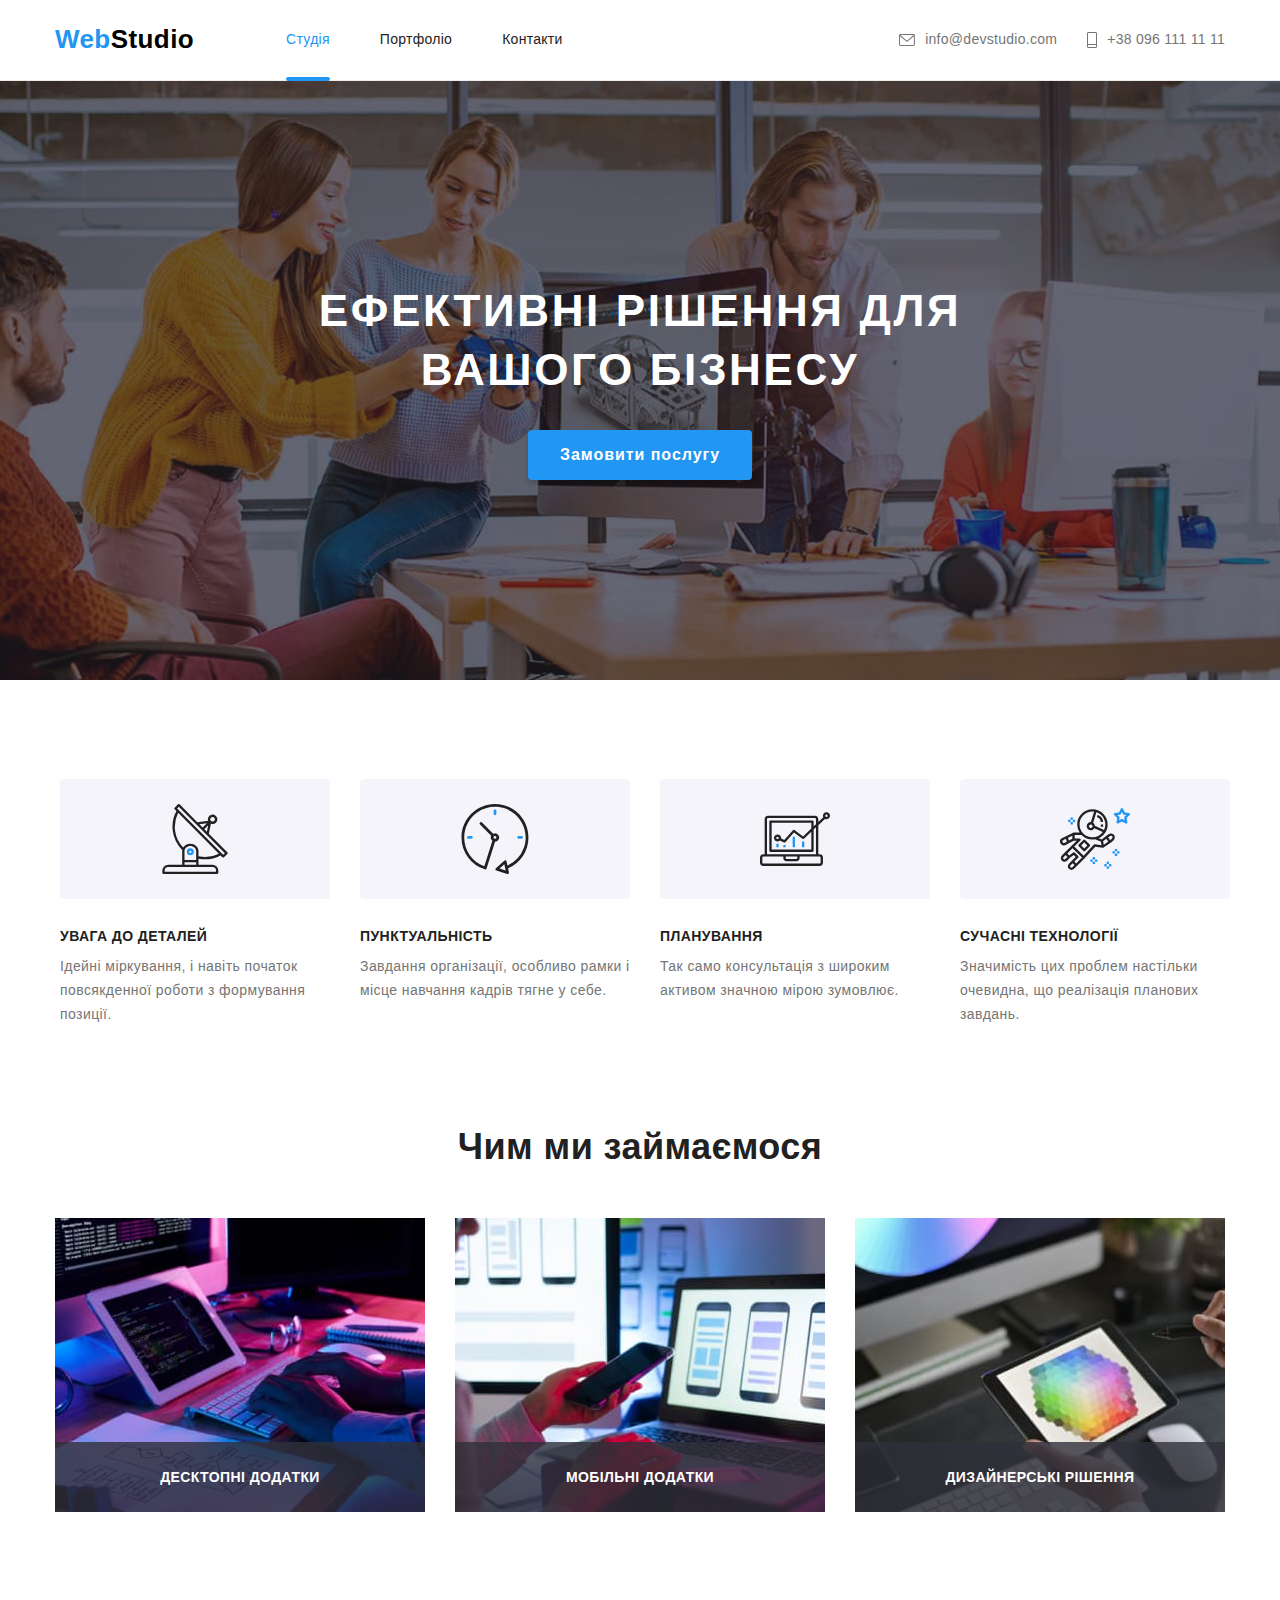
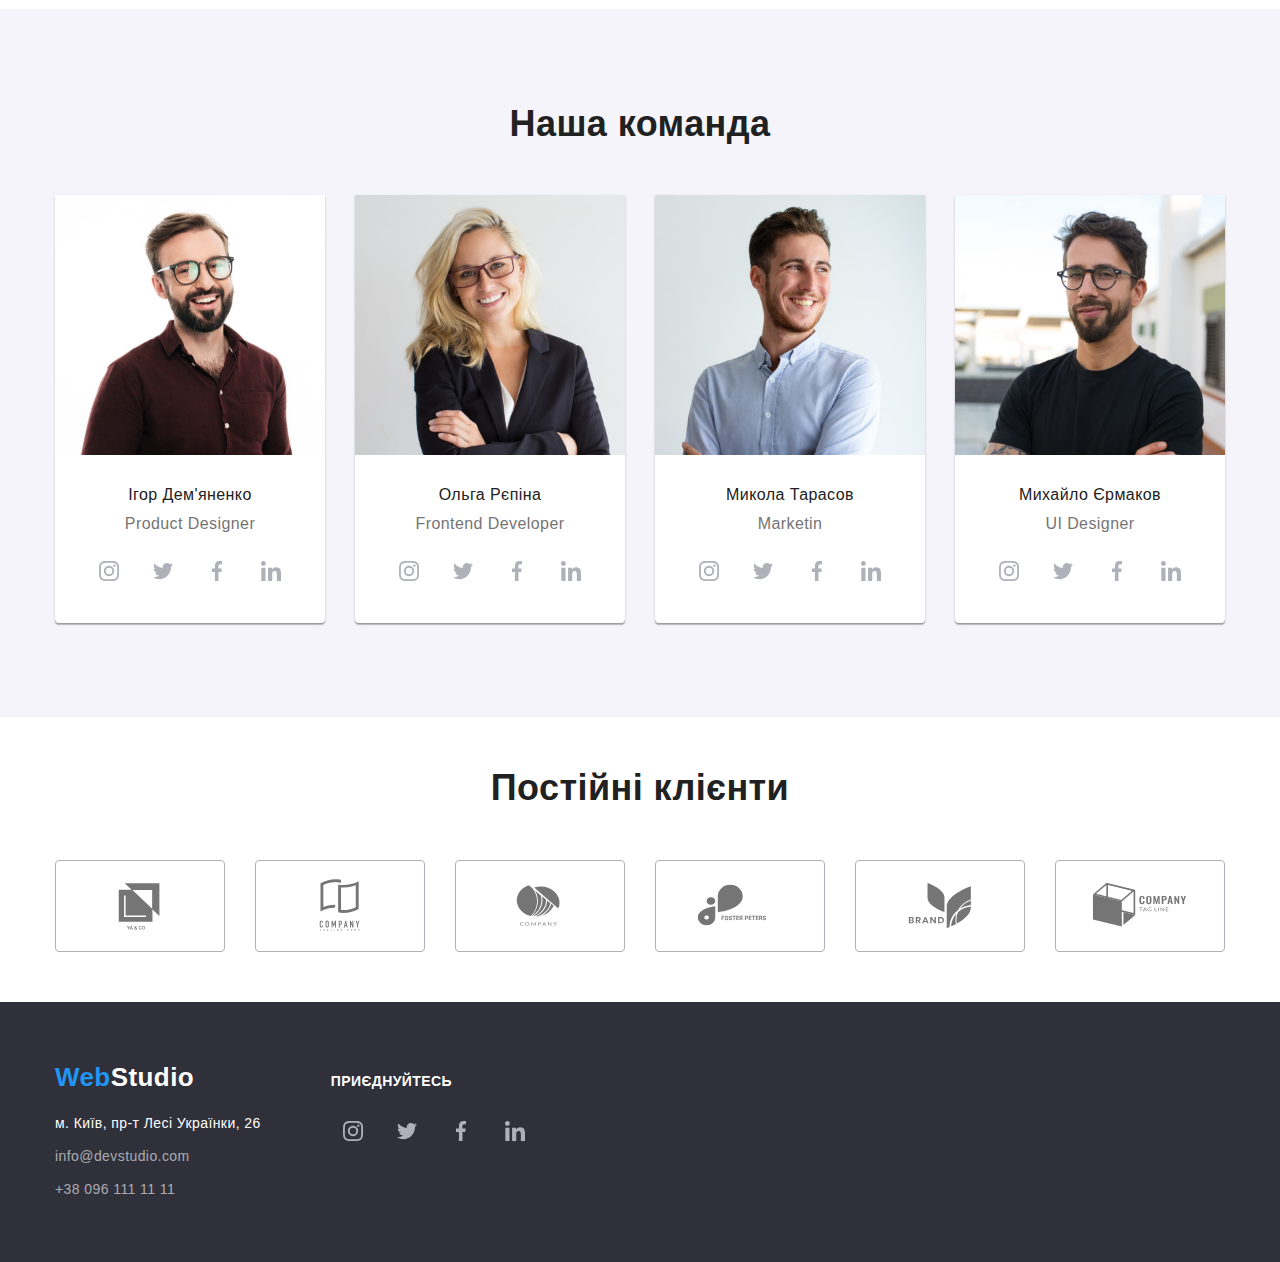
==== index.html @ d717c035 "part4 hw7" ====
<!DOCTYPE html>
<html lang="uk">
  <head>
    <meta charset="UTF-8" />
    <meta http-equiv="X-UA-Compatible" content="IE=edge" />
    <meta name="viewport" content="width=device-width, initial-scale=1.0" />
    <title>WebStudio</title>
    <link rel="stylesheet" href="./css/two-main.min.css" />
  </head>
  <body>
    <header class="page-header">
      <div class="container">
        <div class="page-header__block">
          <nav class="navigation page-header__navigation">
            <a
              class="logo page-header__logo page-header__logo--black"
              lang="en"
              href="./index.html"
            >
              Web<span>Studio</span>
            </a>
            <ul class="list page-header__list">
              <li class="list__item">
                <a href="" class="list__link list__link--active">Студія</a>
              </li>
              <li class="list__item">
                <a href="" class="list__link">Портфоліо</a>
              </li>
              <li class="list__item">
                <a href="" class="list__link">Контакти</a>
              </li>
            </ul>
          </nav>
          <ul class="contact page-header__contact">
            <li class="contact__item">
              <a class="contact__link" href="mailto:info@devstudio.com">
                <svg class="icon contact__icon" width="16" height="12">
                  <use xlink:href="./images/sprite.svg#icon-maile"></use>
                </svg>
                info@devstudio.com
              </a>
            </li>
            <li class="contact__item">
              <a class="contact__link" href="tel:+380961111111">
                <svg class="icon contact__icon" width="10" height="16">
                  <use xlink:href="./images/sprite.svg#icon-phone1"></use>
                </svg>
                +38 096 111 11 11
              </a>
            </li>
          </ul>
        </div>
      </div>
    </header>
    <main>
      <!-- Герой -->
      <section class="hero">
        <div class="container">
          <h1 class="pretitle hero__pretitle">Ефективні рішення для вашого бізнесу</h1>
          <button class="button hero__button" type="submit" data-modal-open>
            Замовити послугу
          </button>
        </div>
      </section>
      <!--Переваги features-->
      <section class="features">
        <div class="container">
          <h2 class="visually-hidden">Переваги</h2>
          <ul class="cards features__card">
            <li class="cards__item">
              <div class="thumba card__thumba">
                <svg class="icon thumba__icon" width="70" height="70">
                  <use xlink:href="./images/sprite.svg#icon-antenna"></use>
                </svg>
              </div>
              <h3 class="label thumba__label">УВАГА ДО ДЕТАЛЕЙ</h3>
              <p class="description thumba__description">
                Ідейні міркування, і навіть початок повсякденної роботи з формування позиції.
              </p>
            </li>
            <li class="cards__item">
              <div class="thumba card__thumba">
                <svg class="icon thumba__icon" width="70" height="70">
                  <use xlink:href="./images/sprite.svg#icon-clock"></use>
                </svg>
              </div>
              <h3 class="label thumba__label">ПУНКТУАЛЬНІСТЬ</h3>
              <p class="description thumba__description">
                Завдання організації, особливо рамки і місце навчання кадрів тягне у себе.
              </p>
            </li>
            <li class="cards__item">
              <div class="thumba card__thumba">
                <svg class="icon thumba__icon" width="70" height="70">
                  <use xlink:href="./images/sprite.svg#icon-diagram"></use>
                </svg>
              </div>
              <h3 class="label thumba__label">ПЛАНУВАННЯ</h3>
              <p class="description thumba__description">
                Так само консультація з широким активом значною мірою зумовлює.
              </p>
            </li>
            <li class="cards__item">
              <div class="thumba card__thumba">
                <svg class="icon thumba__icon" width="70" height="70">
                  <use xlink:href="./images/sprite.svg#icon-astronaut"></use>
                </svg>
              </div>
              <h3 class="label thumba__label">СУЧАСНІ ТЕХНОЛОГІЇ</h3>
              <p class="description thumba__description">
                Значимість цих проблем настільки очевидна, що реалізація планових завдань.
              </p>
            </li>
          </ul>
        </div>
      </section>
      <!--Чим ми займаємося-->
      <section class="work">
        <div class="container">
          <h2 class="title work__title">Чим ми займаємося</h2>
          <ul class="products work__products">
            <li class="products__item">
              <div class="products__content">
                <img
                  class="content__image image"
                  src="./images/doing_1.jpg"
                  alt="Набирання коду відповідно алгоритму"
                  width="370"
                  height="294"
                />
                <p class="content-hidden">Десктопні додатки</p>
              </div>
            </li>
            <li class="products__item">
              <div class="products__content">
                <img
                  class="content__image image"
                  src="./images/doing_2.jpg"
                  alt="Провірка адаптивної версії на телефоні"
                  width="370"
                  height="294"
                />
                <p class="content-hidden">Мобільні додатки</p>
              </div>
            </li>
            <li class="products__item">
              <div class="products__content">
                <img
                  class="content__image image"
                  src="./images/doing_3.jpg"
                  alt="Вибір основного кольору з кольорової гами"
                  width="370"
                  height="294"
                />
                <p class="content-hidden">Дизайнерські рішення</p>
              </div>
            </li>
          </ul>
        </div>
      </section>
      <!--Наша команда-->
      <section class="team">
        <div class="container">
          <h2 class="title team__title">Наша команда</h2>
          <ul class="row team__row">
            <li class="card-set">
              <img
                class="image card-set__image"
                src="./images/team_1.jpg"
                alt="Фото Ігора Дем'яненка"
                width="270"
                height="260"
              />
              <div class="meta card-set__meta">
                <h3 class="name meta__name">Ігор Дем'яненко</h3>
                <p class="speciality meta__speciality">Product Designer</p>
                <ul class="social social__row">
                  <li class="social__items">
                    <a
                      class="social__link"
                      href="#"
                      target="_blank"
                      aria-label="instagram"
                      rel="noreferrer noopener"
                    >
                      <svg class="icon social__icon" width="20" height="20">
                        <use xlink:href="./images/sprite.svg#icon-instagram"></use>
                      </svg>
                    </a>
                  </li>
                  <li class="social__items">
                    <a
                      class="social__link"
                      href="#"
                      target="_blank"
                      aria-label="twitter"
                      rel="noreferrer noopener"
                    >
                      <svg class="icon social__icon" width="20" height="20">
                        <use xlink:href="./images/sprite.svg#icon-twitter"></use>
                      </svg>
                    </a>
                  </li>
                  <li class="social__items">
                    <a
                      class="social__link"
                      href="#"
                      target="_blank"
                      aria-label="facebook"
                      rel="noreferrer noopener"
                    >
                      <svg class="icon social__icon" width="20" height="20">
                        <use xlink:href="./images/sprite.svg#icon-facebook"></use>
                      </svg>
                    </a>
                  </li>
                  <li class="social__items">
                    <a
                      class="social__link"
                      href="#"
                      target="_blank"
                      aria-label="linkedin"
                      rel="noreferrer noopener"
                    >
                      <svg class="icon social__icon" width="20" height="20">
                        <use xlink:href="./images/sprite.svg#icon-linkedin"></use>
                      </svg>
                    </a>
                  </li>
                </ul>
              </div>
            </li>
            <li class="card-set">
              <img
                class="image card-set__image"
                src="./images/team_2.jpg"
                alt="Фото Ігора Дем'яненка"
                width="270"
                height="260"
              />
              <div class="meta card-set__meta">
                <h3 class="name meta__name">Ольга Рєпіна</h3>
                <p class="speciality meta__speciality">Frontend Developer</p>
                <ul class="social social__row">
                  <li class="social__items">
                    <a
                      class="social__link"
                      href="#"
                      target="_blank"
                      aria-label="instagram"
                      rel="noreferrer noopener"
                    >
                      <svg class="icon social__icon" width="20" height="20">
                        <use xlink:href="./images/sprite.svg#icon-instagram"></use>
                      </svg>
                    </a>
                  </li>
                  <li class="social__items">
                    <a
                      class="social__link"
                      href="#"
                      target="_blank"
                      aria-label="twitter"
                      rel="noreferrer noopener"
                    >
                      <svg class="icon social__icon" width="20" height="20">
                        <use xlink:href="./images/sprite.svg#icon-twitter"></use>
                      </svg>
                    </a>
                  </li>
                  <li class="social__items">
                    <a
                      class="social__link"
                      href="#"
                      target="_blank"
                      aria-label="facebook"
                      rel="noreferrer noopener"
                    >
                      <svg class="icon social__icon" width="20" height="20">
                        <use xlink:href="./images/sprite.svg#icon-facebook"></use>
                      </svg>
                    </a>
                  </li>
                  <li class="social__items">
                    <a
                      class="social__link"
                      href="#"
                      target="_blank"
                      aria-label="linkedin"
                      rel="noreferrer noopener"
                    >
                      <svg class="icon social__icon" width="20" height="20">
                        <use xlink:href="./images/sprite.svg#icon-linkedin"></use>
                      </svg>
                    </a>
                  </li>
                </ul>
              </div>
            </li>
            <li class="card-set">
              <img
                class="image card-set__image"
                src="./images/team_3.jpg"
                alt="Фото Ігора Дем'яненка"
                width="270"
                height="260"
              />
              <div class="meta card-set__meta">
                <h3 class="name meta__name">Микола Тарасов</h3>
                <p class="speciality meta__speciality">Marketin</p>
                <ul class="social social__row">
                  <li class="social__items">
                    <a
                      class="social__link"
                      href="#"
                      target="_blank"
                      aria-label="instagram"
                      rel="noreferrer noopener"
                    >
                      <svg class="icon social__icon" width="20" height="20">
                        <use xlink:href="./images/sprite.svg#icon-instagram"></use>
                      </svg>
                    </a>
                  </li>
                  <li class="social__items">
                    <a
                      class="social__link"
                      href="#"
                      target="_blank"
                      aria-label="twitter"
                      rel="noreferrer noopener"
                    >
                      <svg class="icon social__icon" width="20" height="20">
                        <use xlink:href="./images/sprite.svg#icon-twitter"></use>
                      </svg>
                    </a>
                  </li>
                  <li class="social__items">
                    <a
                      class="social__link"
                      href="#"
                      target="_blank"
                      aria-label="facebook"
                      rel="noreferrer noopener"
                    >
                      <svg class="icon social__icon" width="20" height="20">
                        <use xlink:href="./images/sprite.svg#icon-facebook"></use>
                      </svg>
                    </a>
                  </li>
                  <li class="social__items">
                    <a
                      class="social__link"
                      href="#"
                      target="_blank"
                      aria-label="linkedin"
                      rel="noreferrer noopener"
                    >
                      <svg class="icon social__icon" width="20" height="20">
                        <use xlink:href="./images/sprite.svg#icon-linkedin"></use>
                      </svg>
                    </a>
                  </li>
                </ul>
              </div>
            </li>
            <li class="card-set">
              <img
                class="image card-set__image"
                src="./images/team_4.jpg"
                alt="Фото Ігора Дем'яненка"
                width="270"
                height="260"
              />
              <div class="meta card-set__meta">
                <h3 class="name meta__name">Михайло Єрмаков</h3>
                <p class="speciality meta__speciality">UI Designer</p>
                <ul class="social social__row">
                  <li class="social__items">
                    <a
                      class="social__link"
                      href="#"
                      target="_blank"
                      aria-label="instagram"
                      rel="noreferrer noopener"
                    >
                      <svg class="icon social__icon" width="20" height="20">
                        <use xlink:href="./images/sprite.svg#icon-instagram"></use>
                      </svg>
                    </a>
                  </li>
                  <li class="social__items">
                    <a
                      class="social__link"
                      href="#"
                      target="_blank"
                      aria-label="twitter"
                      rel="noreferrer noopener"
                    >
                      <svg class="icon social__icon" width="20" height="20">
                        <use xlink:href="./images/sprite.svg#icon-twitter"></use>
                      </svg>
                    </a>
                  </li>
                  <li class="social__items">
                    <a
                      class="social__link"
                      href="#"
                      target="_blank"
                      aria-label="facebook"
                      rel="noreferrer noopener"
                    >
                      <svg class="icon social__icon" width="20" height="20">
                        <use xlink:href="./images/sprite.svg#icon-facebook"></use>
                      </svg>
                    </a>
                  </li>
                  <li class="social__items">
                    <a
                      class="social__link"
                      href="#"
                      target="_blank"
                      aria-label="linkedin"
                      rel="noreferrer noopener"
                    >
                      <svg class="icon social__icon" width="20" height="20">
                        <use xlink:href="./images/sprite.svg#icon-linkedin"></use>
                      </svg>
                    </a>
                  </li>
                </ul>
              </div>
            </li>
          </ul>
        </div>
      </section>
      <section class="clients">
        <div class="container">
          <h2 class="title clients__title">Постійні клієнти</h2>
          <ul class="clients__row">
            <li class="gallery">
              <a
                class="gallery__link"
                href="#"
                target="_blank"
                aria-label="instagram"
                rel="noreferrer noopener"
              >
                <svg class="icon gallery__icon" width="106" height="60">
                  <use xlink:href="./images/sprite.svg#icon-client1"></use>
                </svg>
              </a>
            </li>
            <li class="gallery">
              <a
                class="gallery__link"
                href="#"
                target="_blank"
                aria-label="instagram"
                rel="noreferrer noopener"
              >
                <svg class="icon gallery__icon" width="106" height="60">
                  <use xlink:href="./images/sprite.svg#icon-client2"></use>
                </svg>
              </a>
            </li>
            <li class="gallery">
              <a
                class="gallery__link"
                href="#"
                target="_blank"
                aria-label="instagram"
                rel="noreferrer noopener"
              >
                <svg class="icon gallery__icon" width="106" height="60">
                  <use xlink:href="./images/sprite.svg#icon-client3"></use>
                </svg>
              </a>
            </li>
            <li class="gallery">
              <a
                class="gallery__link"
                href="#"
                target="_blank"
                aria-label="instagram"
                rel="noreferrer noopener"
              >
                <svg class="icon gallery__icon" width="106" height="60">
                  <use xlink:href="./images/sprite.svg#icon-client4"></use>
                </svg>
              </a>
            </li>
            <li class="gallery">
              <a
                class="gallery__link"
                href="#"
                target="_blank"
                aria-label="instagram"
                rel="noreferrer noopener"
              >
                <svg class="icon gallery__icon" width="106" height="60">
                  <use xlink:href="./images/sprite.svg#icon-client5"></use>
                </svg>
              </a>
            </li>
            <li class="gallery">
              <a
                class="gallery__link"
                href="#"
                target="_blank"
                aria-label="instagram"
                rel="noreferrer noopener"
              >
                <svg class="icon gallery__icon" width="106" height="60">
                  <use xlink:href="./images/sprite.svg#icon-client6"></use>
                </svg>
              </a>
            </li>
          </ul>
        </div>
      </section>
    </main>
    <footer class="page-footer">
      <div class="container">
        <div class="box page-footer__box">
          <div class="location box__location">
            <a
              class="logo page-footer__logo page-footer__logo--white"
              lang="en"
              href="./index.html"
            >
              Web<span>Studio</span>
            </a>
            <address class="address">
              <ul class="address__row">
                <li class="address__item">
                  <a
                    class="address__link address__link--white"
                    href="https://goo.gl/maps/mdCvPHbTgnXHSj438"
                    target="_blank"
                    rel="noopener noreferrer"
                    >м. Київ, пр-т Лесі Українки, 26</a
                  >
                </li>
                <li class="address__item">
                  <a class="address__link address__link--gray" href="mailto:info@devstudio.com"
                    >info@devstudio.com</a
                  >
                </li>
                <li class="address__item">
                  <a class="address__link address__link--gray" href="tel:+380961111111"
                    >+38 096 111 11 11</a
                  >
                </li>
              </ul>
            </address>
          </div>
          <div class="box__social">
            <p class="slogan social__slogan">приєднуйтесь</p>
            <ul class="social social__row">
              <li class="social__items">
                <a
                  class="social__link"
                  href="#"
                  target="_blank"
                  aria-label="instagram"
                  rel="noreferrer noopener"
                >
                  <svg class="icon social__icon" width="20" height="20">
                    <use xlink:href="./images/sprite.svg#icon-instagram"></use>
                  </svg>
                </a>
              </li>
              <li class="social__items">
                <a
                  class="social__link"
                  href="#"
                  target="_blank"
                  aria-label="twitter"
                  rel="noreferrer noopener"
                >
                  <svg class="icon social__icon" width="20" height="20">
                    <use xlink:href="./images/sprite.svg#icon-twitter"></use>
                  </svg>
                </a>
              </li>
              <li class="social__items">
                <a
                  class="social__link"
                  href="#"
                  target="_blank"
                  aria-label="facebook"
                  rel="noreferrer noopener"
                >
                  <svg class="icon social__icon" width="20" height="20">
                    <use xlink:href="./images/sprite.svg#icon-facebook"></use>
                  </svg>
                </a>
              </li>
              <li class="social__items">
                <a
                  class="social__link"
                  href="#"
                  target="_blank"
                  aria-label="linkedin"
                  rel="noreferrer noopener"
                >
                  <svg class="icon social__icon" width="20" height="20">
                    <use xlink:href="./images/sprite.svg#icon-linkedin"></use>
                  </svg>
                </a>
              </li>
            </ul>
          </div>
          <div class="form box__form"></div>
        </div>
      </div>
    </footer>
  </body>
</html>
---- css/two-main.min.css ----
/*! modern-normalize v1.1.0 | MIT License | https://github.com/sindresorhus/modern-normalize */*,::before,::after{-webkit-box-sizing:border-box;box-sizing:border-box}html{line-height:1.15;-webkit-text-size-adjust:100%;-moz-tab-size:4;-o-tab-size:4;tab-size:4}body{margin:0;font-family:system-ui,-apple-system,"Segoe UI",Roboto,Helvetica,Arial,sans-serif,"Apple Color Emoji","Segoe UI Emoji"}hr{height:0;color:inherit}abbr[title]{-webkit-text-decoration:underline dotted;text-decoration:underline dotted}b,strong{font-weight:bolder}code,kbd,samp,pre{font-family:ui-monospace,SFMono-Regular,Consolas,"Liberation Mono",Menlo,monospace;font-size:1em}small{font-size:80%}sub,sup{font-size:75%;line-height:0;position:relative;vertical-align:baseline}sub{bottom:-0.25em}sup{top:-0.5em}table{text-indent:0;border-color:inherit}button,input,optgroup,select,textarea{font-family:inherit;font-size:100%;line-height:1.15;margin:0}button,select{text-transform:none}button,[type=button],[type=reset],[type=submit]{-webkit-appearance:button}::-moz-focus-inner{border-style:none;padding:0}:-moz-focusring{outline:1px dotted ButtonText}:-moz-ui-invalid{box-shadow:none}legend{padding:0}progress{vertical-align:baseline}::-webkit-inner-spin-button,::-webkit-outer-spin-button{height:auto}[type=search]{-webkit-appearance:textfield;outline-offset:-2px}::-webkit-search-decoration{-webkit-appearance:none}::-webkit-file-upload-button{-webkit-appearance:button;font:inherit}summary{display:list-item}h1,h2,h3,h4,h5,h6,ul,p{margin:0;padding:0}.list-none,.address__row,.clients__row,.social__row,.social,.row,.products,.cards,.contact,.list{list-style:none}.link-none,.social__link,.contact__link,.list__link{text-decoration:none}body{background-color:#fff;color:#757575;font-family:"Roboto",sans-serif;font-weight:400;font-size:14px;letter-spacing:.03em}.container{max-width:1200px;padding:0 15px;margin:0 auto}.title{color:#212121;font-weight:700;font-size:36px;line-height:1.17;text-align:center;margin-bottom:50px}.icon{display:block;fill:currentColor;-webkit-transition:fill 250ms cubic-bezier(0.4, 0, 0.2, 1);transition:fill 250ms cubic-bezier(0.4, 0, 0.2, 1)}.image{display:block;height:auto;max-width:100%}.visually-hidden{position:absolute;width:1px;height:1px;margin:-1px;border:0;padding:0;white-space:nowrap;-webkit-clip-path:inset(100%);clip-path:inset(100%);clip:rect(0 0 0 0);overflow:hidden}.button{font-weight:700;font-size:16px;line-height:1.88;text-align:center;letter-spacing:.06em;display:block;-webkit-box-shadow:0px 4px 4px rgba(0,0,0,.15);box-shadow:0px 4px 4px rgba(0,0,0,.15);border:none;border-radius:4px;padding:10px 32px;cursor:pointer}.page-header{border-bottom:1px solid #ececec}.page-header__block{display:-webkit-box;display:-ms-flexbox;display:flex;-webkit-box-align:center;-ms-flex-align:center;align-items:center}.navigation{display:-webkit-box;display:-ms-flexbox;display:flex;-webkit-box-align:center;-ms-flex-align:center;align-items:center}.logo{color:#2196f3;display:inline-block;font-family:"Raleway",sans-serif;font-weight:700;font-size:26px;line-height:1.19;text-decoration:none}.page-header__logo{margin-right:92px}.page-header__logo--black span{color:#000}.list{display:-webkit-box;display:-ms-flexbox;display:flex}.list__item:not(:last-child){margin-right:50px}.list__link{color:#212121;font-weight:500;line-height:1.4;letter-spacing:.02em;text-decoration:none;display:inline-block;padding:30px 0;cursor:pointer;-webkit-transition:color 250ms cubic-bezier(0.4, 0, 0.2, 1),width 250ms cubic-bezier(0.4, 0, 0.2, 1);transition:color 250ms cubic-bezier(0.4, 0, 0.2, 1),width 250ms cubic-bezier(0.4, 0, 0.2, 1);position:relative}.list__link:hover,.list__link:focus{color:#2196f3}.list__link::after{content:"";display:block;position:absolute;bottom:-1px;left:0;width:0;height:4px;background-color:#2196f3;border-radius:2px;-webkit-transition:width 250ms cubic-bezier(0.4, 0, 0.2, 1);transition:width 250ms cubic-bezier(0.4, 0, 0.2, 1)}.list__link:hover::after{width:100%}.list__link--active{color:#2196f3}.list__link--active::after{content:"";display:block;position:absolute;bottom:-1px;left:0;width:100%;height:4px;background-color:#2196f3;border-radius:2px}.contact{display:-webkit-box;display:-ms-flexbox;display:flex;-webkit-box-pack:center;-ms-flex-pack:center;justify-content:center;-webkit-box-align:center;-ms-flex-align:center;align-items:center}.page-header__contact{margin-left:auto}.contact__item:not(:last-child){margin-right:30px}.contact__link{display:-webkit-box;display:-ms-flexbox;display:flex;-webkit-box-align:center;-ms-flex-align:center;align-items:center;font-weight:500;line-height:1.4;letter-spacing:.02em;color:inherit;-webkit-transition:color 250ms cubic-bezier(0.4, 0, 0.2, 1);transition:color 250ms cubic-bezier(0.4, 0, 0.2, 1)}.contact__link:hover,.contact__link:focus,.contact__link:hover .icon,.contact__link:focus .icon{color:#2196f3}.contact__icon{display:inline-block;margin-right:10px}.hero{padding:200px 0;max-width:1600px;margin:0 auto;background-color:#c4c4c4;background-image:-webkit-gradient(linear, left top, right top, from(rgba(47, 48, 58, 0.4)), to(rgba(47, 48, 58, 0.4))),url(../images/hero.jpg);background-image:linear-gradient(to right, rgba(47, 48, 58, 0.4), rgba(47, 48, 58, 0.4)),url(../images/hero.jpg);background-size:cover;background-repeat:no-repeat;background-position:center}.pretitle{text-align:center;color:#fff;max-width:696px;font-weight:900;font-size:44px;line-height:1.36;letter-spacing:.06em;text-transform:uppercase}.hero__pretitle{margin:0 auto 30px}.hero__button{margin:0 auto;color:#fff;background-color:#2196f3}.features{padding:94px 0}.cards{display:-webkit-box;display:-ms-flexbox;display:flex;-webkit-column-gap:30px;-moz-column-gap:30px;column-gap:30px;padding:5px}.thumba{display:-webkit-box;display:-ms-flexbox;display:flex;-webkit-box-pack:center;-ms-flex-pack:center;justify-content:center;-webkit-box-align:center;-ms-flex-align:center;align-items:center;width:270px;height:120px;border-radius:4px;background-color:#f5f4fa}.card__thumba:not(:last-child){margin-bottom:30px}.label{font-weight:700;font-size:14px;line-height:1.14;text-transform:uppercase;color:#212121}.thumba__label:not(:last-child){margin-bottom:10px}.description{line-height:1.71;color:#757575}.work{padding-bottom:94px}.work__title{margin-bottom:50px}.products{display:-webkit-inline-box;display:-ms-inline-flexbox;display:inline-flex;-webkit-column-gap:30px;-moz-column-gap:30px;column-gap:30px}.products__content{position:relative;max-width:370px;overflow:hidden}.content-hidden{position:absolute;bottom:0;left:0;width:100%;padding:27px 10px;color:#fff;font-weight:700;text-align:center;line-height:1.1428;text-transform:uppercase;background-color:rgba(47,48,58,.8);opacity:1}.team{padding:94px 0;background-color:#f5f4fa}.team__title{margin-bottom:50px}.row{display:-webkit-box;display:-ms-flexbox;display:flex;-webkit-column-gap:30px;-moz-column-gap:30px;column-gap:30px;-webkit-box-pack:center;-ms-flex-pack:center;justify-content:center}.card-set{background-color:#fff;-webkit-box-shadow:0px 1px 3px rgba(0,0,0,.12),0px 1px 1px rgba(0,0,0,.14),0px 2px 1px rgba(0,0,0,.2);box-shadow:0px 1px 3px rgba(0,0,0,.12),0px 1px 1px rgba(0,0,0,.14),0px 2px 1px rgba(0,0,0,.2);border-radius:0px 0px 4px 4px}.meta{padding:30px 0;display:-webkit-box;display:-ms-flexbox;display:flex;-webkit-box-orient:vertical;-webkit-box-direction:normal;-ms-flex-direction:column;flex-direction:column;-webkit-box-align:center;-ms-flex-align:center;align-items:center}.name{font-weight:500;font-size:16px;line-height:1.1875;text-align:center;color:#212121}.meta__name:not(:last-child){margin-bottom:10px}.speciality{font-size:16px;line-height:1.1875;text-align:center}.meta__speciality:not(:last-child){margin-bottom:16px}.social{display:-webkit-box;display:-ms-flexbox;display:flex;width:206px;height:44px;-webkit-column-gap:10px;-moz-column-gap:10px;column-gap:10px}.social__items{color:#afb1b8}.social__link{display:-webkit-box;display:-ms-flexbox;display:flex;-webkit-box-pack:center;-ms-flex-pack:center;justify-content:center;-webkit-box-align:center;-ms-flex-align:center;align-items:center;width:44px;height:44px;color:inherit;border-radius:50%;text-decoration:none;-webkit-transition:background-color 250ms cubic-bezier(0.4, 0, 0.2, 1);transition:background-color 250ms cubic-bezier(0.4, 0, 0.2, 1)}.social__link:hover,.social__link:focus{background-color:#2196f3}.social__link:hover .social__icon,.social__link:focus .social__icon{fill:#fff}.clients{padding:50px 0}.clients__title{margin-bottom:50px}.clients__row{display:-webkit-box;display:-ms-flexbox;display:flex;-ms-flex-wrap:wrap;flex-wrap:wrap;-webkit-column-gap:30px;-moz-column-gap:30px;column-gap:30px}.gallery__link{display:-webkit-box;display:-ms-flexbox;display:flex;color:inherit;text-decoration:none;fill:#afb1b8;width:170px;height:92px;-webkit-box-align:center;-ms-flex-align:center;align-items:center;-webkit-box-pack:center;-ms-flex-pack:center;justify-content:center;border:1px solid #afb1b8;border-radius:4px;-webkit-transition:border-color 250ms cubic-bezier(0.4, 0, 0.2, 1);transition:border-color 250ms cubic-bezier(0.4, 0, 0.2, 1)}.gallery__link:hover,.gallery__link:focus{border-color:#2196f3}.gallery__link:hover .gallery__icon,.gallery__link:focus .gallery__icon{fill:#2196f3}.page-footer{padding:60px 0;background-color:#2f303a}.box{display:-webkit-box;display:-ms-flexbox;display:flex;list-style:none;-webkit-box-align:baseline;-ms-flex-align:baseline;align-items:baseline}.page-footer__logo{margin-bottom:20px}.page-footer__logo--white span{color:#fff}.address__item:not(:last-child){margin-bottom:9px}.address__link{font-style:normal;text-decoration:none;line-height:1.71;-webkit-transition:color 250ms cubic-bezier(0.4, 0, 0.2, 1);transition:color 250ms cubic-bezier(0.4, 0, 0.2, 1)}.address__link:hover,.address__link:focus{color:#2196f3}.address__link--white{color:#fff}.address__link--gray{color:rgba(255,255,255,.6)}.box__social{margin-left:70px}.slogan{font-weight:700;line-height:1.1428;text-transform:uppercase;color:#fff}.social__slogan{margin-bottom:20px}/*# sourceMappingURL=two-main.min.css.map */
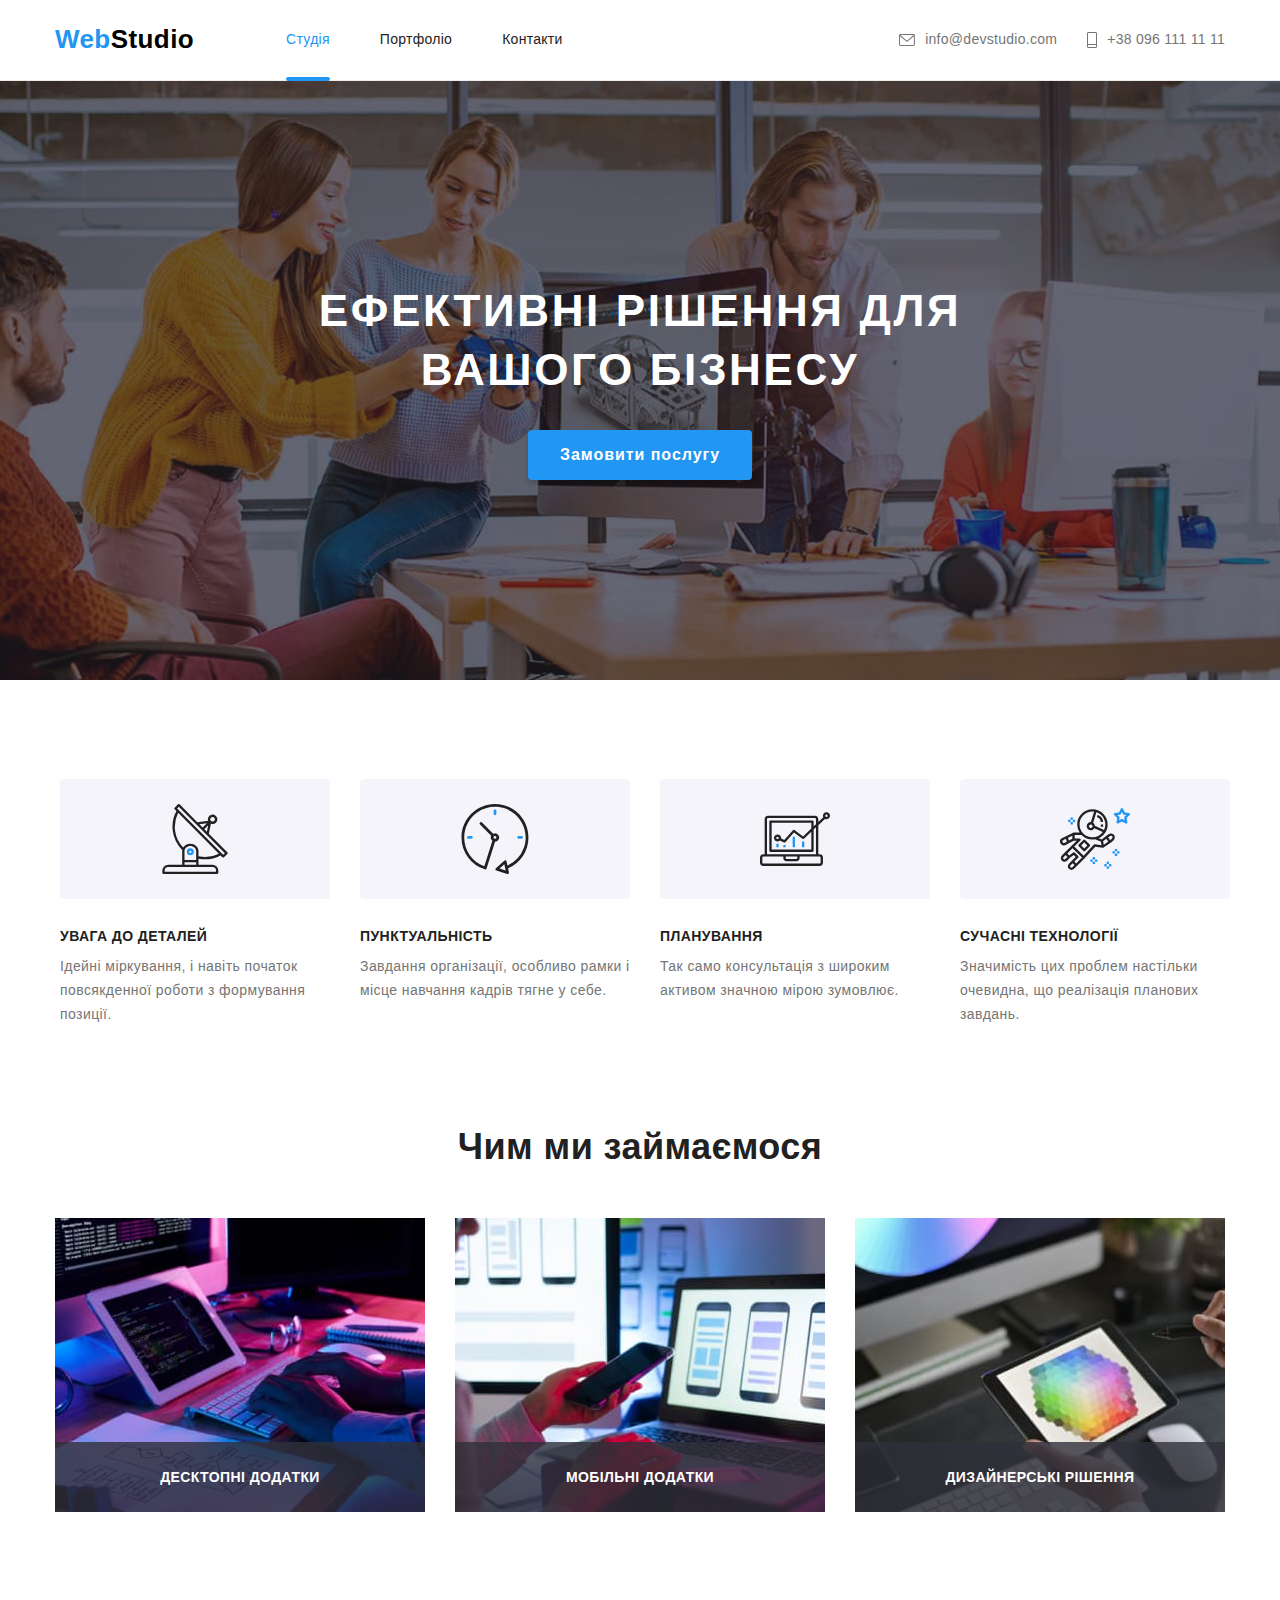
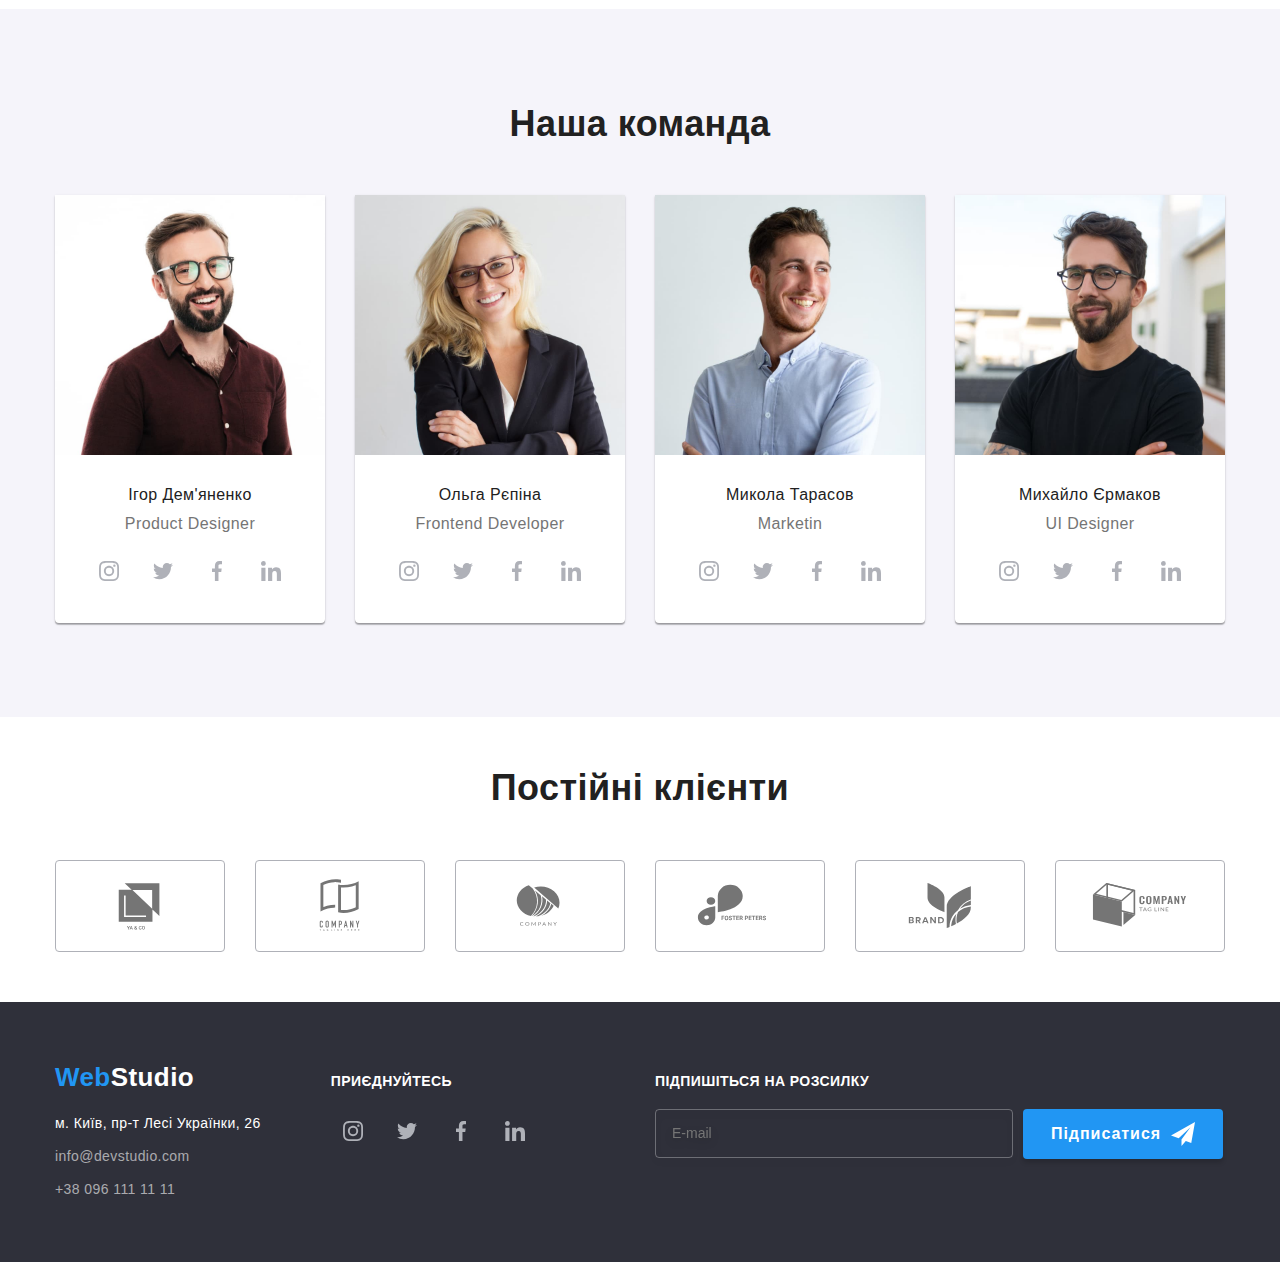
==== commit 3b476edf: "part 5 hw7" ====
--- a/index.html
+++ b/index.html
@@ -523,7 +523,7 @@
     <footer class="page-footer">
       <div class="container">
         <div class="box page-footer__box">
-          <div class="location box__location">
+          <div class="box__location">
             <a
               class="logo page-footer__logo page-footer__logo--white"
               lang="en"
@@ -612,9 +612,91 @@
               </li>
             </ul>
           </div>
-          <div class="form box__form"></div>
+          <div class="box__sending">
+            <p class="slogan sending__slogan">Підпишіться на розсилку</p>
+            <form class="form sending__form">
+              <label class="mail form__mail">
+                <input class="input mail__input" type="mail" name="email" placeholder="E-mail" />
+              </label>
+
+              <button class="btn form__btn" type="submit">
+                Підписатися
+                <svg class="icon btn__icon" width="24px" height="24px">
+                  <use xlink:href="./images/sprite.svg#icon-send"></use>
+                </svg>
+              </button>
+            </form>
+          </div>
         </div>
       </div>
     </footer>
+
+    <div class="backdrop is-hidden" data-modal>
+      <div class="backdrop__modal">
+        <button class="close-modal" type="button" data-modal-close>
+          <svg class="icon close-modal__icon" width="18" height="18">
+            <use xlink:href="./images/sprite.svg#icon-close"></use>
+          </svg>
+        </button>
+        <p class="close-modal__title">Залиште свої дані, ми вам передзвонимо</p>
+
+        <form action="#" class="form__modal">
+          <div class="group-row" role="group">
+            <label class="label__group-row" for="name">Ім'я</label>
+            <div class="input-modal">
+              <input class="input-modal__inf" name="name" type="text" id="name" placeholder=" " />
+              <svg class="icon input-modal__icon" width="18" height="18">
+                <use href="./images/sprite.svg#icon-person"></use>
+              </svg>
+            </div>
+          </div>
+
+          <div class="group-row" role="group">
+            <label class="label__group-row" for="phone">Телефон</label>
+            <div class="input-modal">
+              <input
+                class="input-modal__inf"
+                name="phone"
+                type="number"
+                id="phone"
+                placeholder=" "
+              />
+              <svg class="icon input-modal__icon" width="18" height="18">
+                <use xlink:href="./images/sprite.svg#icon-mobil-phone"></use>
+              </svg>
+            </div>
+          </div>
+
+          <div class="group-row" role="group">
+            <label class="label__group-row" for="email">Пошта</label>
+            <div class="input-modal">
+              <input class="input-modal__inf" name="text" type="email" id="email" placeholder=" " />
+              <svg class="icon input-modal__icon" width="18" height="18">
+                <use xlink:href="./images/sprite.svg#icon-email"></use>
+              </svg>
+            </div>
+          </div>
+
+          <div class="textarea group-row__textarea" role="group">
+            <label class="label__group-row">Коментар</label>
+            <textarea class="__textarea" name="textarea" placeholder="Введіть текст"></textarea>
+          </div>
+
+          <div class="group-row-checkbox" role="group">
+            <label class="form-label-checkbox">
+              <input class="form-input-checkbox" type="checkbox" name="checkbox" />
+              <span class="form-icon-checkbox"></span>
+
+              Погоджуюся з розсилкою та приймаю
+              <a class="modal-link-checkbox">Умови договору</a>
+            </label>
+          </div>
+          <div class="group-row-button">
+            <button class="button-submit" type="submit">Відправити</button>
+          </div>
+        </form>
+      </div>
+    </div>
+    <script src="./js/modal.js"></script>
   </body>
 </html>
--- a/css/two-main.min.css
+++ b/css/two-main.min.css
@@ -1 +1 @@
-/*! modern-normalize v1.1.0 | MIT License | https://github.com/sindresorhus/modern-normalize */*,::before,::after{-webkit-box-sizing:border-box;box-sizing:border-box}html{line-height:1.15;-webkit-text-size-adjust:100%;-moz-tab-size:4;-o-tab-size:4;tab-size:4}body{margin:0;font-family:system-ui,-apple-system,"Segoe UI",Roboto,Helvetica,Arial,sans-serif,"Apple Color Emoji","Segoe UI Emoji"}hr{height:0;color:inherit}abbr[title]{-webkit-text-decoration:underline dotted;text-decoration:underline dotted}b,strong{font-weight:bolder}code,kbd,samp,pre{font-family:ui-monospace,SFMono-Regular,Consolas,"Liberation Mono",Menlo,monospace;font-size:1em}small{font-size:80%}sub,sup{font-size:75%;line-height:0;position:relative;vertical-align:baseline}sub{bottom:-0.25em}sup{top:-0.5em}table{text-indent:0;border-color:inherit}button,input,optgroup,select,textarea{font-family:inherit;font-size:100%;line-height:1.15;margin:0}button,select{text-transform:none}button,[type=button],[type=reset],[type=submit]{-webkit-appearance:button}::-moz-focus-inner{border-style:none;padding:0}:-moz-focusring{outline:1px dotted ButtonText}:-moz-ui-invalid{box-shadow:none}legend{padding:0}progress{vertical-align:baseline}::-webkit-inner-spin-button,::-webkit-outer-spin-button{height:auto}[type=search]{-webkit-appearance:textfield;outline-offset:-2px}::-webkit-search-decoration{-webkit-appearance:none}::-webkit-file-upload-button{-webkit-appearance:button;font:inherit}summary{display:list-item}h1,h2,h3,h4,h5,h6,ul,p{margin:0;padding:0}.list-none,.address__row,.clients__row,.social__row,.social,.row,.products,.cards,.contact,.list{list-style:none}.link-none,.social__link,.contact__link,.list__link{text-decoration:none}body{background-color:#fff;color:#757575;font-family:"Roboto",sans-serif;font-weight:400;font-size:14px;letter-spacing:.03em}.container{max-width:1200px;padding:0 15px;margin:0 auto}.title{color:#212121;font-weight:700;font-size:36px;line-height:1.17;text-align:center;margin-bottom:50px}.icon{display:block;fill:currentColor;-webkit-transition:fill 250ms cubic-bezier(0.4, 0, 0.2, 1);transition:fill 250ms cubic-bezier(0.4, 0, 0.2, 1)}.image{display:block;height:auto;max-width:100%}.visually-hidden{position:absolute;width:1px;height:1px;margin:-1px;border:0;padding:0;white-space:nowrap;-webkit-clip-path:inset(100%);clip-path:inset(100%);clip:rect(0 0 0 0);overflow:hidden}.button{font-weight:700;font-size:16px;line-height:1.88;text-align:center;letter-spacing:.06em;display:block;-webkit-box-shadow:0px 4px 4px rgba(0,0,0,.15);box-shadow:0px 4px 4px rgba(0,0,0,.15);border:none;border-radius:4px;padding:10px 32px;cursor:pointer}.page-header{border-bottom:1px solid #ececec}.page-header__block{display:-webkit-box;display:-ms-flexbox;display:flex;-webkit-box-align:center;-ms-flex-align:center;align-items:center}.navigation{display:-webkit-box;display:-ms-flexbox;display:flex;-webkit-box-align:center;-ms-flex-align:center;align-items:center}.logo{color:#2196f3;display:inline-block;font-family:"Raleway",sans-serif;font-weight:700;font-size:26px;line-height:1.19;text-decoration:none}.page-header__logo{margin-right:92px}.page-header__logo--black span{color:#000}.list{display:-webkit-box;display:-ms-flexbox;display:flex}.list__item:not(:last-child){margin-right:50px}.list__link{color:#212121;font-weight:500;line-height:1.4;letter-spacing:.02em;text-decoration:none;display:inline-block;padding:30px 0;cursor:pointer;-webkit-transition:color 250ms cubic-bezier(0.4, 0, 0.2, 1),width 250ms cubic-bezier(0.4, 0, 0.2, 1);transition:color 250ms cubic-bezier(0.4, 0, 0.2, 1),width 250ms cubic-bezier(0.4, 0, 0.2, 1);position:relative}.list__link:hover,.list__link:focus{color:#2196f3}.list__link::after{content:"";display:block;position:absolute;bottom:-1px;left:0;width:0;height:4px;background-color:#2196f3;border-radius:2px;-webkit-transition:width 250ms cubic-bezier(0.4, 0, 0.2, 1);transition:width 250ms cubic-bezier(0.4, 0, 0.2, 1)}.list__link:hover::after{width:100%}.list__link--active{color:#2196f3}.list__link--active::after{content:"";display:block;position:absolute;bottom:-1px;left:0;width:100%;height:4px;background-color:#2196f3;border-radius:2px}.contact{display:-webkit-box;display:-ms-flexbox;display:flex;-webkit-box-pack:center;-ms-flex-pack:center;justify-content:center;-webkit-box-align:center;-ms-flex-align:center;align-items:center}.page-header__contact{margin-left:auto}.contact__item:not(:last-child){margin-right:30px}.contact__link{display:-webkit-box;display:-ms-flexbox;display:flex;-webkit-box-align:center;-ms-flex-align:center;align-items:center;font-weight:500;line-height:1.4;letter-spacing:.02em;color:inherit;-webkit-transition:color 250ms cubic-bezier(0.4, 0, 0.2, 1);transition:color 250ms cubic-bezier(0.4, 0, 0.2, 1)}.contact__link:hover,.contact__link:focus,.contact__link:hover .icon,.contact__link:focus .icon{color:#2196f3}.contact__icon{display:inline-block;margin-right:10px}.hero{padding:200px 0;max-width:1600px;margin:0 auto;background-color:#c4c4c4;background-image:-webkit-gradient(linear, left top, right top, from(rgba(47, 48, 58, 0.4)), to(rgba(47, 48, 58, 0.4))),url(../images/hero.jpg);background-image:linear-gradient(to right, rgba(47, 48, 58, 0.4), rgba(47, 48, 58, 0.4)),url(../images/hero.jpg);background-size:cover;background-repeat:no-repeat;background-position:center}.pretitle{text-align:center;color:#fff;max-width:696px;font-weight:900;font-size:44px;line-height:1.36;letter-spacing:.06em;text-transform:uppercase}.hero__pretitle{margin:0 auto 30px}.hero__button{margin:0 auto;color:#fff;background-color:#2196f3}.features{padding:94px 0}.cards{display:-webkit-box;display:-ms-flexbox;display:flex;-webkit-column-gap:30px;-moz-column-gap:30px;column-gap:30px;padding:5px}.thumba{display:-webkit-box;display:-ms-flexbox;display:flex;-webkit-box-pack:center;-ms-flex-pack:center;justify-content:center;-webkit-box-align:center;-ms-flex-align:center;align-items:center;width:270px;height:120px;border-radius:4px;background-color:#f5f4fa}.card__thumba:not(:last-child){margin-bottom:30px}.label{font-weight:700;font-size:14px;line-height:1.14;text-transform:uppercase;color:#212121}.thumba__label:not(:last-child){margin-bottom:10px}.description{line-height:1.71;color:#757575}.work{padding-bottom:94px}.work__title{margin-bottom:50px}.products{display:-webkit-inline-box;display:-ms-inline-flexbox;display:inline-flex;-webkit-column-gap:30px;-moz-column-gap:30px;column-gap:30px}.products__content{position:relative;max-width:370px;overflow:hidden}.content-hidden{position:absolute;bottom:0;left:0;width:100%;padding:27px 10px;color:#fff;font-weight:700;text-align:center;line-height:1.1428;text-transform:uppercase;background-color:rgba(47,48,58,.8);opacity:1}.team{padding:94px 0;background-color:#f5f4fa}.team__title{margin-bottom:50px}.row{display:-webkit-box;display:-ms-flexbox;display:flex;-webkit-column-gap:30px;-moz-column-gap:30px;column-gap:30px;-webkit-box-pack:center;-ms-flex-pack:center;justify-content:center}.card-set{background-color:#fff;-webkit-box-shadow:0px 1px 3px rgba(0,0,0,.12),0px 1px 1px rgba(0,0,0,.14),0px 2px 1px rgba(0,0,0,.2);box-shadow:0px 1px 3px rgba(0,0,0,.12),0px 1px 1px rgba(0,0,0,.14),0px 2px 1px rgba(0,0,0,.2);border-radius:0px 0px 4px 4px}.meta{padding:30px 0;display:-webkit-box;display:-ms-flexbox;display:flex;-webkit-box-orient:vertical;-webkit-box-direction:normal;-ms-flex-direction:column;flex-direction:column;-webkit-box-align:center;-ms-flex-align:center;align-items:center}.name{font-weight:500;font-size:16px;line-height:1.1875;text-align:center;color:#212121}.meta__name:not(:last-child){margin-bottom:10px}.speciality{font-size:16px;line-height:1.1875;text-align:center}.meta__speciality:not(:last-child){margin-bottom:16px}.social{display:-webkit-box;display:-ms-flexbox;display:flex;width:206px;height:44px;-webkit-column-gap:10px;-moz-column-gap:10px;column-gap:10px}.social__items{color:#afb1b8}.social__link{display:-webkit-box;display:-ms-flexbox;display:flex;-webkit-box-pack:center;-ms-flex-pack:center;justify-content:center;-webkit-box-align:center;-ms-flex-align:center;align-items:center;width:44px;height:44px;color:inherit;border-radius:50%;text-decoration:none;-webkit-transition:background-color 250ms cubic-bezier(0.4, 0, 0.2, 1);transition:background-color 250ms cubic-bezier(0.4, 0, 0.2, 1)}.social__link:hover,.social__link:focus{background-color:#2196f3}.social__link:hover .social__icon,.social__link:focus .social__icon{fill:#fff}.clients{padding:50px 0}.clients__title{margin-bottom:50px}.clients__row{display:-webkit-box;display:-ms-flexbox;display:flex;-ms-flex-wrap:wrap;flex-wrap:wrap;-webkit-column-gap:30px;-moz-column-gap:30px;column-gap:30px}.gallery__link{display:-webkit-box;display:-ms-flexbox;display:flex;color:inherit;text-decoration:none;fill:#afb1b8;width:170px;height:92px;-webkit-box-align:center;-ms-flex-align:center;align-items:center;-webkit-box-pack:center;-ms-flex-pack:center;justify-content:center;border:1px solid #afb1b8;border-radius:4px;-webkit-transition:border-color 250ms cubic-bezier(0.4, 0, 0.2, 1);transition:border-color 250ms cubic-bezier(0.4, 0, 0.2, 1)}.gallery__link:hover,.gallery__link:focus{border-color:#2196f3}.gallery__link:hover .gallery__icon,.gallery__link:focus .gallery__icon{fill:#2196f3}.page-footer{padding:60px 0;background-color:#2f303a}.box{display:-webkit-box;display:-ms-flexbox;display:flex;list-style:none;-webkit-box-align:baseline;-ms-flex-align:baseline;align-items:baseline}.page-footer__logo{margin-bottom:20px}.page-footer__logo--white span{color:#fff}.address__item:not(:last-child){margin-bottom:9px}.address__link{font-style:normal;text-decoration:none;line-height:1.71;-webkit-transition:color 250ms cubic-bezier(0.4, 0, 0.2, 1);transition:color 250ms cubic-bezier(0.4, 0, 0.2, 1)}.address__link:hover,.address__link:focus{color:#2196f3}.address__link--white{color:#fff}.address__link--gray{color:rgba(255,255,255,.6)}.box__social{margin-left:70px}.slogan{font-weight:700;line-height:1.1428;text-transform:uppercase;color:#fff}.social__slogan{margin-bottom:20px}/*# sourceMappingURL=two-main.min.css.map */+/*! modern-normalize v1.1.0 | MIT License | https://github.com/sindresorhus/modern-normalize */*,::before,::after{-webkit-box-sizing:border-box;box-sizing:border-box}html{line-height:1.15;-webkit-text-size-adjust:100%;-moz-tab-size:4;-o-tab-size:4;tab-size:4}body{margin:0;font-family:system-ui,-apple-system,"Segoe UI",Roboto,Helvetica,Arial,sans-serif,"Apple Color Emoji","Segoe UI Emoji"}hr{height:0;color:inherit}abbr[title]{-webkit-text-decoration:underline dotted;text-decoration:underline dotted}b,strong{font-weight:bolder}code,kbd,samp,pre{font-family:ui-monospace,SFMono-Regular,Consolas,"Liberation Mono",Menlo,monospace;font-size:1em}small{font-size:80%}sub,sup{font-size:75%;line-height:0;position:relative;vertical-align:baseline}sub{bottom:-0.25em}sup{top:-0.5em}table{text-indent:0;border-color:inherit}button,input,optgroup,select,textarea{font-family:inherit;font-size:100%;line-height:1.15;margin:0}button,select{text-transform:none}button,[type=button],[type=reset],[type=submit]{-webkit-appearance:button}::-moz-focus-inner{border-style:none;padding:0}:-moz-focusring{outline:1px dotted ButtonText}:-moz-ui-invalid{box-shadow:none}legend{padding:0}progress{vertical-align:baseline}::-webkit-inner-spin-button,::-webkit-outer-spin-button{height:auto}[type=search]{-webkit-appearance:textfield;outline-offset:-2px}::-webkit-search-decoration{-webkit-appearance:none}::-webkit-file-upload-button{-webkit-appearance:button;font:inherit}summary{display:list-item}h1,h2,h3,h4,h5,h6,ul,p{margin:0;padding:0}.list-none,.address__row,.clients__row,.social__row,.social,.row,.products,.cards,.contact,.list{list-style:none}.link-none,.social__link,.contact__link,.list__link{text-decoration:none}body{background-color:#fff;color:#757575;font-family:"Roboto",sans-serif;font-weight:400;font-size:14px;letter-spacing:.03em}.container{max-width:1200px;padding:0 15px;margin:0 auto}.title{color:#212121;font-weight:700;font-size:36px;line-height:1.17;text-align:center;margin-bottom:50px}.icon{display:block;fill:currentColor;-webkit-transition:fill 250ms cubic-bezier(0.4, 0, 0.2, 1);transition:fill 250ms cubic-bezier(0.4, 0, 0.2, 1)}.image{display:block;height:auto;max-width:100%}.visually-hidden{position:absolute;width:1px;height:1px;margin:-1px;border:0;padding:0;white-space:nowrap;-webkit-clip-path:inset(100%);clip-path:inset(100%);clip:rect(0 0 0 0);overflow:hidden}.button{font-weight:700;font-size:16px;line-height:1.88;text-align:center;letter-spacing:.06em;display:block;-webkit-box-shadow:0px 4px 4px rgba(0,0,0,.15);box-shadow:0px 4px 4px rgba(0,0,0,.15);border:none;border-radius:4px;padding:10px 32px;cursor:pointer}.page-header{border-bottom:1px solid #ececec}.page-header__block{display:-webkit-box;display:-ms-flexbox;display:flex;-webkit-box-align:center;-ms-flex-align:center;align-items:center}.navigation{display:-webkit-box;display:-ms-flexbox;display:flex;-webkit-box-align:center;-ms-flex-align:center;align-items:center}.logo{color:#2196f3;display:inline-block;font-family:"Raleway",sans-serif;font-weight:700;font-size:26px;line-height:1.19;text-decoration:none}.page-header__logo{margin-right:92px}.page-header__logo--black span{color:#000}.list{display:-webkit-box;display:-ms-flexbox;display:flex}.list__item:not(:last-child){margin-right:50px}.list__link{color:#212121;font-weight:500;line-height:1.4;letter-spacing:.02em;text-decoration:none;display:inline-block;padding:30px 0;cursor:pointer;-webkit-transition:color 250ms cubic-bezier(0.4, 0, 0.2, 1),width 250ms cubic-bezier(0.4, 0, 0.2, 1);transition:color 250ms cubic-bezier(0.4, 0, 0.2, 1),width 250ms cubic-bezier(0.4, 0, 0.2, 1);position:relative}.list__link:hover,.list__link:focus{color:#2196f3}.list__link::after{content:"";display:block;position:absolute;bottom:-1px;left:0;width:0;height:4px;background-color:#2196f3;border-radius:2px;-webkit-transition:width 250ms cubic-bezier(0.4, 0, 0.2, 1);transition:width 250ms cubic-bezier(0.4, 0, 0.2, 1)}.list__link:hover::after{width:100%}.list__link--active{color:#2196f3}.list__link--active::after{content:"";display:block;position:absolute;bottom:-1px;left:0;width:100%;height:4px;background-color:#2196f3;border-radius:2px}.contact{display:-webkit-box;display:-ms-flexbox;display:flex;-webkit-box-pack:center;-ms-flex-pack:center;justify-content:center;-webkit-box-align:center;-ms-flex-align:center;align-items:center}.page-header__contact{margin-left:auto}.contact__item:not(:last-child){margin-right:30px}.contact__link{display:-webkit-box;display:-ms-flexbox;display:flex;-webkit-box-align:center;-ms-flex-align:center;align-items:center;font-weight:500;line-height:1.4;letter-spacing:.02em;color:inherit;-webkit-transition:color 250ms cubic-bezier(0.4, 0, 0.2, 1);transition:color 250ms cubic-bezier(0.4, 0, 0.2, 1)}.contact__link:hover,.contact__link:focus,.contact__link:hover .icon,.contact__link:focus .icon{color:#2196f3}.contact__icon{display:inline-block;margin-right:10px}.hero{padding:200px 0;max-width:1600px;margin:0 auto;background-color:#c4c4c4;background-image:-webkit-gradient(linear, left top, right top, from(rgba(47, 48, 58, 0.4)), to(rgba(47, 48, 58, 0.4))),url(../images/hero.jpg);background-image:linear-gradient(to right, rgba(47, 48, 58, 0.4), rgba(47, 48, 58, 0.4)),url(../images/hero.jpg);background-size:cover;background-repeat:no-repeat;background-position:center}.pretitle{text-align:center;color:#fff;max-width:696px;font-weight:900;font-size:44px;line-height:1.36;letter-spacing:.06em;text-transform:uppercase}.hero__pretitle{margin:0 auto 30px}.hero__button{margin:0 auto;color:#fff;background-color:#2196f3}.features{padding:94px 0}.cards{display:-webkit-box;display:-ms-flexbox;display:flex;-webkit-column-gap:30px;-moz-column-gap:30px;column-gap:30px;padding:5px}.thumba{display:-webkit-box;display:-ms-flexbox;display:flex;-webkit-box-pack:center;-ms-flex-pack:center;justify-content:center;-webkit-box-align:center;-ms-flex-align:center;align-items:center;width:270px;height:120px;border-radius:4px;background-color:#f5f4fa}.card__thumba:not(:last-child){margin-bottom:30px}.label{font-weight:700;font-size:14px;line-height:1.14;text-transform:uppercase;color:#212121}.thumba__label:not(:last-child){margin-bottom:10px}.description{line-height:1.71;color:#757575}.work{padding-bottom:94px}.work__title{margin-bottom:50px}.products{display:-webkit-inline-box;display:-ms-inline-flexbox;display:inline-flex;-webkit-column-gap:30px;-moz-column-gap:30px;column-gap:30px}.products__content{position:relative;max-width:370px;overflow:hidden}.content-hidden{position:absolute;bottom:0;left:0;width:100%;padding:27px 10px;color:#fff;font-weight:700;text-align:center;line-height:1.1428;text-transform:uppercase;background-color:rgba(47,48,58,.8);opacity:1}.team{padding:94px 0;background-color:#f5f4fa}.team__title{margin-bottom:50px}.row{display:-webkit-box;display:-ms-flexbox;display:flex;-webkit-column-gap:30px;-moz-column-gap:30px;column-gap:30px;-webkit-box-pack:center;-ms-flex-pack:center;justify-content:center}.card-set{background-color:#fff;-webkit-box-shadow:0px 1px 3px rgba(0,0,0,.12),0px 1px 1px rgba(0,0,0,.14),0px 2px 1px rgba(0,0,0,.2);box-shadow:0px 1px 3px rgba(0,0,0,.12),0px 1px 1px rgba(0,0,0,.14),0px 2px 1px rgba(0,0,0,.2);border-radius:0px 0px 4px 4px}.meta{padding:30px 0;display:-webkit-box;display:-ms-flexbox;display:flex;-webkit-box-orient:vertical;-webkit-box-direction:normal;-ms-flex-direction:column;flex-direction:column;-webkit-box-align:center;-ms-flex-align:center;align-items:center}.name{font-weight:500;font-size:16px;line-height:1.1875;text-align:center;color:#212121}.meta__name:not(:last-child){margin-bottom:10px}.speciality{font-size:16px;line-height:1.1875;text-align:center}.meta__speciality:not(:last-child){margin-bottom:16px}.social{display:-webkit-box;display:-ms-flexbox;display:flex;width:206px;height:44px;-webkit-column-gap:10px;-moz-column-gap:10px;column-gap:10px}.social__items{color:#afb1b8}.social__link{display:-webkit-box;display:-ms-flexbox;display:flex;-webkit-box-pack:center;-ms-flex-pack:center;justify-content:center;-webkit-box-align:center;-ms-flex-align:center;align-items:center;width:44px;height:44px;color:inherit;border-radius:50%;text-decoration:none;-webkit-transition:background-color 250ms cubic-bezier(0.4, 0, 0.2, 1);transition:background-color 250ms cubic-bezier(0.4, 0, 0.2, 1)}.social__link:hover,.social__link:focus{background-color:#2196f3}.social__link:hover .social__icon,.social__link:focus .social__icon{fill:#fff}.clients{padding:50px 0}.clients__title{margin-bottom:50px}.clients__row{display:-webkit-box;display:-ms-flexbox;display:flex;-ms-flex-wrap:wrap;flex-wrap:wrap;-webkit-column-gap:30px;-moz-column-gap:30px;column-gap:30px}.gallery__link{display:-webkit-box;display:-ms-flexbox;display:flex;color:inherit;text-decoration:none;fill:#afb1b8;width:170px;height:92px;-webkit-box-align:center;-ms-flex-align:center;align-items:center;-webkit-box-pack:center;-ms-flex-pack:center;justify-content:center;border:1px solid #afb1b8;border-radius:4px;-webkit-transition:border-color 250ms cubic-bezier(0.4, 0, 0.2, 1);transition:border-color 250ms cubic-bezier(0.4, 0, 0.2, 1)}.gallery__link:hover,.gallery__link:focus{border-color:#2196f3}.gallery__link:hover .gallery__icon,.gallery__link:focus .gallery__icon{fill:#2196f3}.page-footer{padding:60px 0;background-color:#2f303a}.box{display:-webkit-box;display:-ms-flexbox;display:flex;list-style:none;-webkit-box-align:baseline;-ms-flex-align:baseline;align-items:baseline}.page-footer__logo{margin-bottom:20px}.page-footer__logo--white span{color:#fff}.address__item:not(:last-child){margin-bottom:9px}.address__link{font-style:normal;text-decoration:none;line-height:1.71;-webkit-transition:color 250ms cubic-bezier(0.4, 0, 0.2, 1);transition:color 250ms cubic-bezier(0.4, 0, 0.2, 1)}.address__link:hover,.address__link:focus{color:#2196f3}.address__link--white{color:#fff}.address__link--gray{color:rgba(255,255,255,.6)}.box__social{margin-left:70px}.slogan{font-weight:700;line-height:1.1428;text-transform:uppercase;color:#fff}.social__slogan{margin-bottom:20px}.box__sending{margin-left:auto;max-width:570px;width:100%}.sending__slogan{margin-bottom:20px}.form{display:-webkit-box;display:-ms-flexbox;display:flex;gap:10px;width:100%;-webkit-box-align:center;-ms-flex-align:center;align-items:center}.form__mail{display:block;width:100%;max-width:358px}.form__mail::-webkit-input-placeholder{font-size:16px;line-height:1.25;color:rgba(255,255,255,.6)}.form__mail::-moz-placeholder{font-size:16px;line-height:1.25;color:rgba(255,255,255,.6)}.form__mail:-ms-input-placeholder{font-size:16px;line-height:1.25;color:rgba(255,255,255,.6)}.form__mail::-ms-input-placeholder{font-size:16px;line-height:1.25;color:rgba(255,255,255,.6)}.form__mail::placeholder{font-size:16px;line-height:1.25;color:rgba(255,255,255,.6)}.mail__input{padding:15px 16px;background-color:rgba(0,0,0,0);border:1px solid rgba(255,255,255,.3);-webkit-filter:drop-shadow(0px 4px 4px rgba(0, 0, 0, 0.15));filter:drop-shadow(0px 4px 4px rgba(0, 0, 0, 0.15));border-radius:4px;outline:none;width:100%;color:#fff}.form__btn{display:-webkit-box;display:-ms-flexbox;display:flex;-webkit-box-align:center;-ms-flex-align:center;align-items:center;gap:10px;padding:10px 28px;min-width:200px;background-color:#2196f3;-webkit-box-shadow:0px 4px 4px rgba(0,0,0,.15);box-shadow:0px 4px 4px rgba(0,0,0,.15);border-radius:4px;border:none;color:#fff;font-weight:700;font-size:16px;line-height:1.88;letter-spacing:.06em;cursor:pointer}.btn__icon{fill:#fff}.backdrop{position:fixed;top:0;left:0;z-index:999;width:100%;height:100%;background-color:rgba(0,0,0,.2);-webkit-transition:visibility 250ms cubic-bezier(0.4, 0, 0.2, 1),opacity 250ms cubic-bezier(0.4, 0, 0.2, 1);transition:visibility 250ms cubic-bezier(0.4, 0, 0.2, 1),opacity 250ms cubic-bezier(0.4, 0, 0.2, 1)}.backdrop__modal{position:absolute;display:block;top:50%;left:50%;-webkit-transform:translate(-50%, -50%) rotate(0deg);transform:translate(-50%, -50%) rotate(0deg);padding:40px;max-width:528px;max-height:581px;width:100%;height:100%;padding:40px;background-color:var(--primary-background-color);-webkit-box-shadow:0px 1px 3px rgba(0,0,0,.12),0px 1px 1px rgba(0,0,0,.14),0px 2px 1px rgba(0,0,0,.2);box-shadow:0px 1px 3px rgba(0,0,0,.12),0px 1px 1px rgba(0,0,0,.14),0px 2px 1px rgba(0,0,0,.2);border-radius:4px;-webkit-transition:-webkit-transform 700ms cubic-bezier(0.4, 0, 0.2, 1);transition:-webkit-transform 700ms cubic-bezier(0.4, 0, 0.2, 1);transition:transform 700ms cubic-bezier(0.4, 0, 0.2, 1);transition:transform 700ms cubic-bezier(0.4, 0, 0.2, 1), -webkit-transform 700ms cubic-bezier(0.4, 0, 0.2, 1)}.backdrop.is-hidden .backdrop__modal{-webkit-transform:translate(-50%, -50%) rotate(-180deg);transform:translate(-50%, -50%) rotate(-180deg)}.is-hidden{visibility:hidden;pointer-events:none;opacity:0}.close-modal{position:absolute;top:8px;right:8px;width:30px;height:30px;background:#fff;border:1px solid rgba(0,0,0,.1);border-radius:50%;-webkit-transition:border-color 250ms cubic-bezier(0.4, 0, 0.2, 1);transition:border-color 250ms cubic-bezier(0.4, 0, 0.2, 1)}.close-modal:hover,.close-modal:focus{border-color:#2196f3}.close-modal__icon{position:absolute;top:50%;left:50%;-webkit-transform:translate(-50%, -50%);transform:translate(-50%, -50%);-webkit-transition:fill 250ms cubic-bezier(0.4, 0, 0.2, 1);transition:fill 250ms cubic-bezier(0.4, 0, 0.2, 1);fill:#000}.close-modal:hover .close-modal__icon,.close-modal:focus .close-modal__icon{fill:#2196f3}.close-modal__title{font-weight:700;font-size:20px;line-height:1.15;text-align:center;color:#000;margin-bottom:12px}.form__modal{width:100%;margin:0 auto}.group-row{width:100%}.group-row:not(:last-child){margin-bottom:10px}.label__group-row{font-size:12px;line-height:1.1667;letter-spacing:.01em;color:#757575}.label__group-row:not(:last-child){margin-bottom:4px}.input-modal{position:relative}.input-modal__inf{width:100%;border:1px solid rgba(33,33,33,.2);border-radius:4px;outline:none;min-height:40px;height:100%;padding:12px 15px 12px 42px;-webkit-transition:border-color 250ms cubic-bezier(0.4, 0, 0.2, 1);transition:border-color 250ms cubic-bezier(0.4, 0, 0.2, 1);cursor:pointer}.input-modal__inf:focus,.input-modal__inf:hover{border-color:#2196f3}.input-modal__icon{position:absolute;top:50%;left:12px;-webkit-transform:translateY(-50%);transform:translateY(-50%);fill:#212121;-webkit-transition:fill 250ms cubic-bezier(0.4, 0, 0.2, 1);transition:fill 250ms cubic-bezier(0.4, 0, 0.2, 1)}.input-modal__inf:focus+.input-modal__icon,.input-modal__inf:hover+.input-modal__icon{fill:#2196f3}.group-row__textarea{width:100%;min-height:120px;height:100%;border:1px solid rgba(33,33,33,.2);border-radius:4px;padding:12px 16px;outline:none;cursor:pointer;resize:none;-webkit-transition:border-color 250ms cubic-bezier(0.4, 0, 0.2, 1);transition:border-color 250ms cubic-bezier(0.4, 0, 0.2, 1)}.group-row__textarea ::-webkit-input-placeholder{font-family:"Roboto";font-size:12px;line-height:1.66;letter-spacing:.01em;color:var(--textarea-placholder-color)}.group-row__textarea ::-moz-placeholder{font-family:"Roboto";font-size:12px;line-height:1.66;letter-spacing:.01em;color:var(--textarea-placholder-color)}.group-row__textarea :-ms-input-placeholder{font-family:"Roboto";font-size:12px;line-height:1.66;letter-spacing:.01em;color:var(--textarea-placholder-color)}.group-row__textarea ::-ms-input-placeholder{font-family:"Roboto";font-size:12px;line-height:1.66;letter-spacing:.01em;color:var(--textarea-placholder-color)}.group-row__textarea ::placeholder{font-family:"Roboto";font-size:12px;line-height:1.66;letter-spacing:.01em;color:var(--textarea-placholder-color)}.group-row__textarea:not(:last-child){margin-bottom:10px}/*# sourceMappingURL=two-main.min.css.map */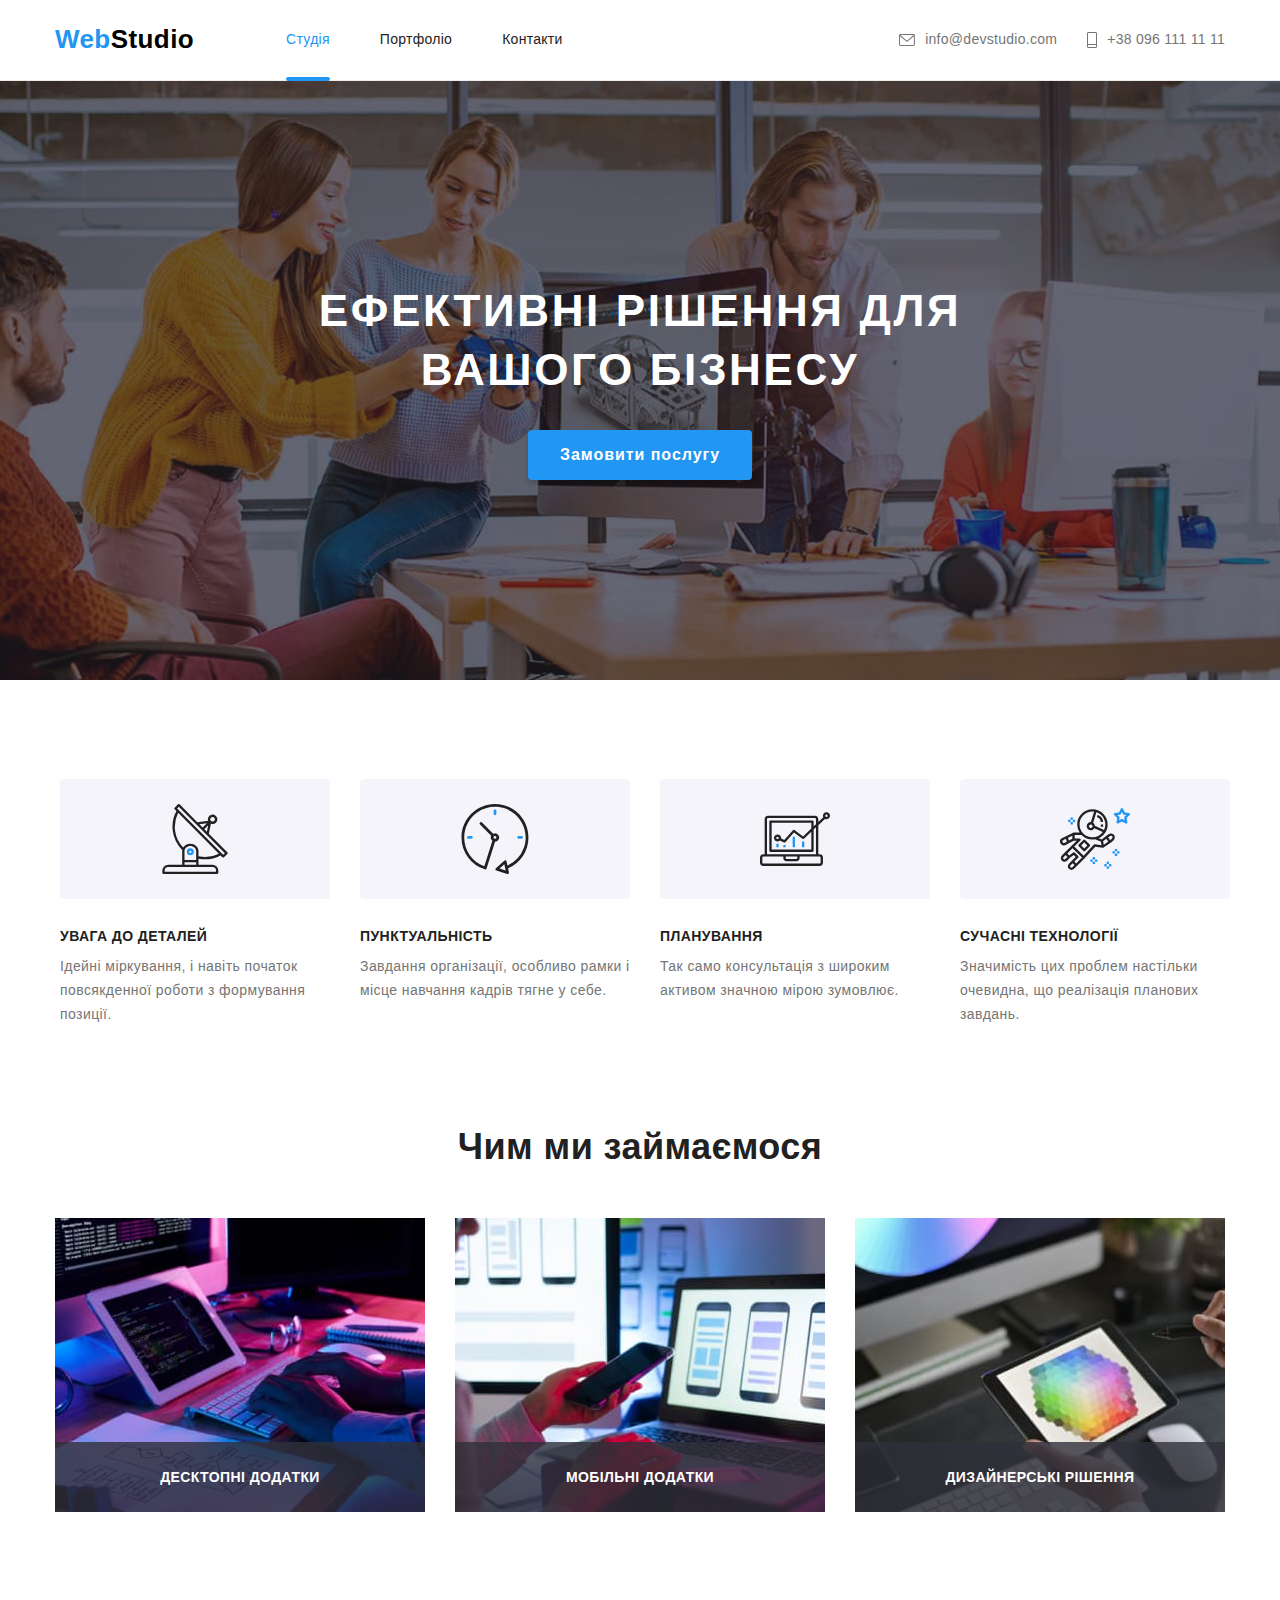
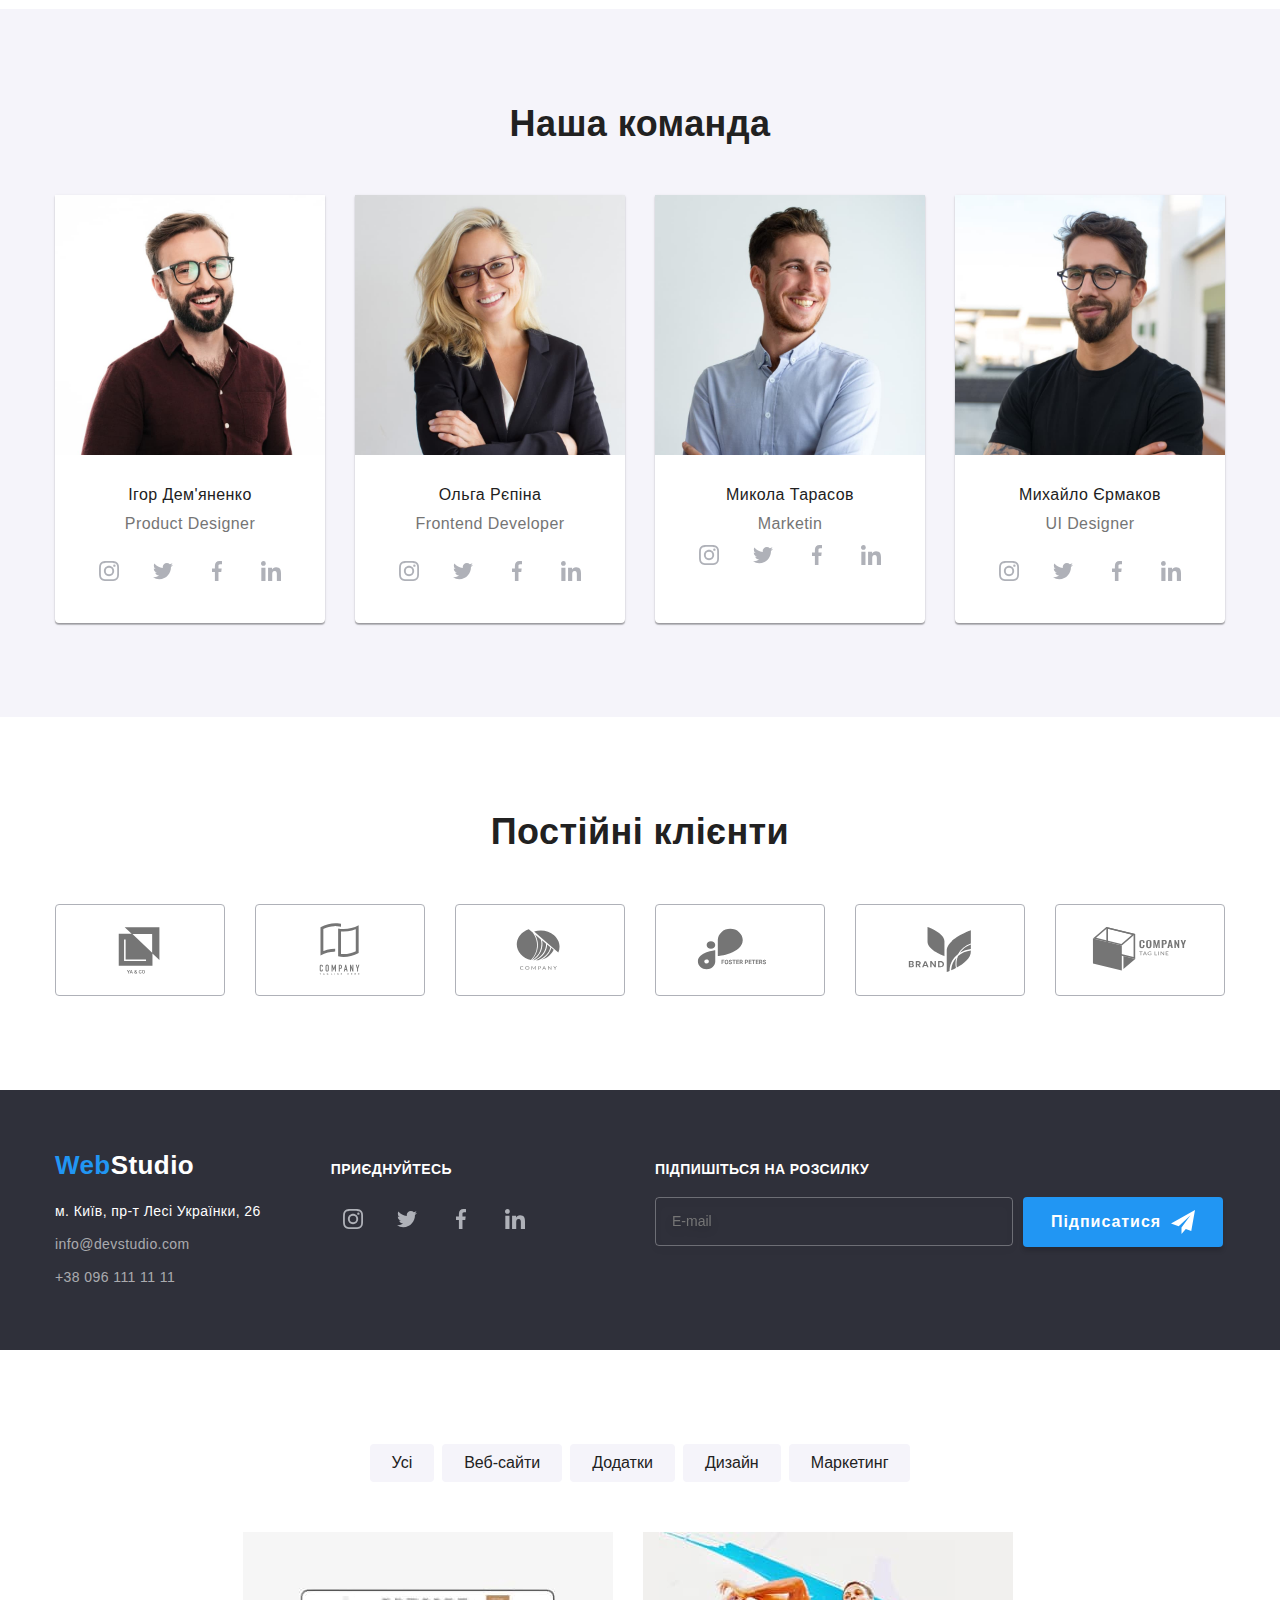
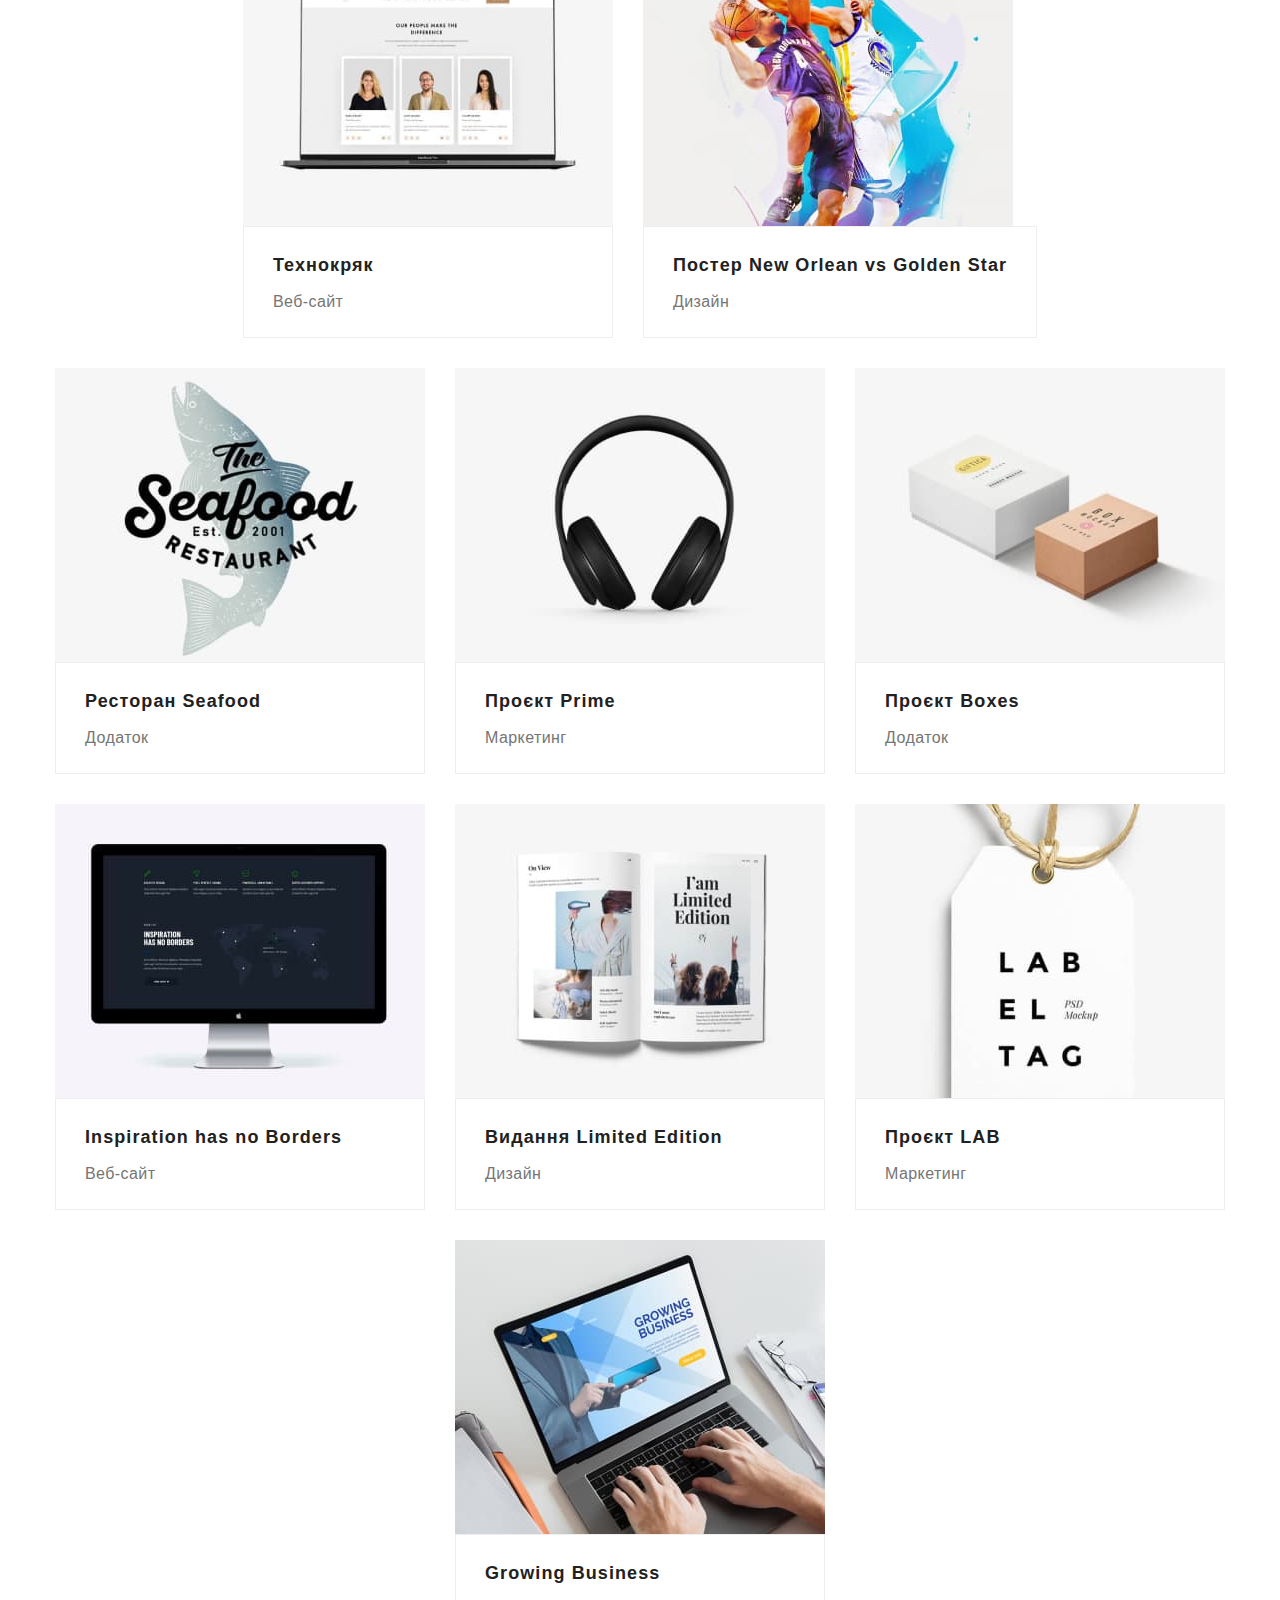
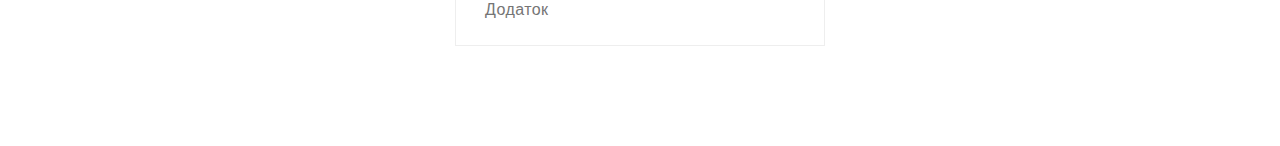
==== commit 9c6fc666: "part6 hw7" ====
--- a/index.html
+++ b/index.html
@@ -11,14 +11,10 @@
     <header class="page-header">
       <div class="container">
         <div class="page-header__block">
+          <a class="logo page-header__logo page-header__logo--black" lang="en" href="./index.html">
+            Web<span>Studio</span>
+          </a>
           <nav class="navigation page-header__navigation">
-            <a
-              class="logo page-header__logo page-header__logo--black"
-              lang="en"
-              href="./index.html"
-            >
-              Web<span>Studio</span>
-            </a>
             <ul class="list page-header__list">
               <li class="list__item">
                 <a href="" class="list__link list__link--active">Студія</a>
@@ -31,7 +27,7 @@
               </li>
             </ul>
           </nav>
-          <ul class="contact page-header__contact">
+          <ul class="contacts page-header__contact">
             <li class="contact__item">
               <a class="contact__link" href="mailto:info@devstudio.com">
                 <svg class="icon contact__icon" width="16" height="12">
@@ -56,17 +52,17 @@
       <!-- Герой -->
       <section class="hero">
         <div class="container">
-          <h1 class="pretitle hero__pretitle">Ефективні рішення для вашого бізнесу</h1>
+          <h1 class="title hero__title">Ефективні рішення для вашого бізнесу</h1>
           <button class="button hero__button" type="submit" data-modal-open>
             Замовити послугу
           </button>
         </div>
       </section>
       <!--Переваги features-->
-      <section class="features">
+      <section class="section">
         <div class="container">
           <h2 class="visually-hidden">Переваги</h2>
-          <ul class="cards features__card">
+          <ul class="cards features__cards">
             <li class="cards__item">
               <div class="thumba card__thumba">
                 <svg class="icon thumba__icon" width="70" height="70">
@@ -115,65 +111,59 @@
         </div>
       </section>
       <!--Чим ми займаємося-->
-      <section class="work">
+      <section class="section work">
         <div class="container">
-          <h2 class="title work__title">Чим ми займаємося</h2>
-          <ul class="products work__products">
+          <h2 class="section-title work__title">Чим ми займаємося</h2>
+          <ul class="products">
             <li class="products__item">
-              <div class="products__content">
-                <img
-                  class="content__image image"
-                  src="./images/doing_1.jpg"
-                  alt="Набирання коду відповідно алгоритму"
-                  width="370"
-                  height="294"
-                />
-                <p class="content-hidden">Десктопні додатки</p>
-              </div>
+              <img
+                class="content__image image"
+                src="./images/doing_1.jpg"
+                alt="Набирання коду відповідно алгоритму"
+                width="370"
+                height="294"
+              />
+              <p class="content-hidden">Десктопні додатки</p>
             </li>
             <li class="products__item">
-              <div class="products__content">
-                <img
-                  class="content__image image"
-                  src="./images/doing_2.jpg"
-                  alt="Провірка адаптивної версії на телефоні"
-                  width="370"
-                  height="294"
-                />
-                <p class="content-hidden">Мобільні додатки</p>
-              </div>
+              <img
+                class="content__image image"
+                src="./images/doing_2.jpg"
+                alt="Провірка адаптивної версії на телефоні"
+                width="370"
+                height="294"
+              />
+              <p class="content-hidden">Мобільні додатки</p>
             </li>
             <li class="products__item">
-              <div class="products__content">
-                <img
-                  class="content__image image"
-                  src="./images/doing_3.jpg"
-                  alt="Вибір основного кольору з кольорової гами"
-                  width="370"
-                  height="294"
-                />
-                <p class="content-hidden">Дизайнерські рішення</p>
-              </div>
+              <img
+                class="content__image image"
+                src="./images/doing_3.jpg"
+                alt="Вибір основного кольору з кольорової гами"
+                width="370"
+                height="294"
+              />
+              <p class="content-hidden">Дизайнерські рішення</p>
             </li>
           </ul>
         </div>
       </section>
       <!--Наша команда-->
-      <section class="team">
+      <section class="section team">
         <div class="container">
-          <h2 class="title team__title">Наша команда</h2>
-          <ul class="row team__row">
-            <li class="card-set">
+          <h2 class="section-title team__title">Наша команда</h2>
+          <ul class="team-list">
+            <li class="team-card">
               <img
-                class="image card-set__image"
+                class="image team-card__image"
                 src="./images/team_1.jpg"
                 alt="Фото Ігора Дем'яненка"
                 width="270"
                 height="260"
               />
-              <div class="meta card-set__meta">
-                <h3 class="name meta__name">Ігор Дем'яненко</h3>
-                <p class="speciality meta__speciality">Product Designer</p>
+              <div class="meta team-card__meta">
+                <h3 class="name team-card__name">Ігор Дем'яненко</h3>
+                <p class="speciality team-card__speciality">Product Designer</p>
                 <ul class="social social__row">
                   <li class="social__items">
                     <a
@@ -230,17 +220,17 @@
                 </ul>
               </div>
             </li>
-            <li class="card-set">
+            <li class="team-card">
               <img
-                class="image card-set__image"
+                class="image team-card__image"
                 src="./images/team_2.jpg"
                 alt="Фото Ігора Дем'яненка"
                 width="270"
                 height="260"
               />
-              <div class="meta card-set__meta">
-                <h3 class="name meta__name">Ольга Рєпіна</h3>
-                <p class="speciality meta__speciality">Frontend Developer</p>
+              <div class="meta team-card__meta">
+                <h3 class="name team-card__name">Ольга Рєпіна</h3>
+                <p class="speciality team-card__speciality">Frontend Developer</p>
                 <ul class="social social__row">
                   <li class="social__items">
                     <a
@@ -297,17 +287,17 @@
                 </ul>
               </div>
             </li>
-            <li class="card-set">
+            <li class="team-card">
               <img
-                class="image card-set__image"
+                class="image team-card__image"
                 src="./images/team_3.jpg"
                 alt="Фото Ігора Дем'яненка"
                 width="270"
                 height="260"
               />
-              <div class="meta card-set__meta">
-                <h3 class="name meta__name">Микола Тарасов</h3>
-                <p class="speciality meta__speciality">Marketin</p>
+              <div class="meta team-card__meta">
+                <h3 class="name team-card__name">Микола Тарасов</h3>
+                <p class="speciality team-card__namespeciality">Marketin</p>
                 <ul class="social social__row">
                   <li class="social__items">
                     <a
@@ -364,17 +354,17 @@
                 </ul>
               </div>
             </li>
-            <li class="card-set">
+            <li class="team-card">
               <img
-                class="image card-set__image"
+                class="image team-card__image"
                 src="./images/team_4.jpg"
                 alt="Фото Ігора Дем'яненка"
                 width="270"
                 height="260"
               />
-              <div class="meta card-set__meta">
-                <h3 class="name meta__name">Михайло Єрмаков</h3>
-                <p class="speciality meta__speciality">UI Designer</p>
+              <div class="meta team-card__meta">
+                <h3 class="name team-card__name">Михайло Єрмаков</h3>
+                <p class="speciality team-card__speciality">UI Designer</p>
                 <ul class="social social__row">
                   <li class="social__items">
                     <a
@@ -434,9 +424,9 @@
           </ul>
         </div>
       </section>
-      <section class="clients">
+      <section class="section">
         <div class="container">
-          <h2 class="title clients__title">Постійні клієнти</h2>
+          <h2 class="section-title clients__title">Постійні клієнти</h2>
           <ul class="clients__row">
             <li class="gallery">
               <a
@@ -654,13 +644,7 @@
           <div class="group-row" role="group">
             <label class="label__group-row" for="phone">Телефон</label>
             <div class="input-modal">
-              <input
-                class="input-modal__inf"
-                name="phone"
-                type="number"
-                id="phone"
-                placeholder=" "
-              />
+              <input class="input-modal__inf" name="phone" type="tel" id="phone" placeholder=" " />
               <svg class="icon input-modal__icon" width="18" height="18">
                 <use xlink:href="./images/sprite.svg#icon-mobil-phone"></use>
               </svg>
@@ -677,26 +661,263 @@
             </div>
           </div>
 
-          <div class="textarea group-row__textarea" role="group">
+          <div class="group-textarea" role="group">
             <label class="label__group-row">Коментар</label>
-            <textarea class="__textarea" name="textarea" placeholder="Введіть текст"></textarea>
+            <textarea
+              class="textarea__group-textarea"
+              name="textarea"
+              placeholder="Введіть текст"
+            ></textarea>
           </div>
 
-          <div class="group-row-checkbox" role="group">
-            <label class="form-label-checkbox">
-              <input class="form-input-checkbox" type="checkbox" name="checkbox" />
-              <span class="form-icon-checkbox"></span>
+          <div class="group-checkbox" role="group">
+            <label class="label__group-checkbox">
+              <input class="input__group-checkbox" type="checkbox" name="checkbox" />
+              <span class="icon__group-checkbox"></span>
 
               Погоджуюся з розсилкою та приймаю
-              <a class="modal-link-checkbox">Умови договору</a>
+              <a class="link__group-checkbox">Умови договору</a>
             </label>
           </div>
-          <div class="group-row-button">
-            <button class="button-submit" type="submit">Відправити</button>
+          <div class="button__modal">
+            <button class="submit__modal" type="submit">Відправити</button>
           </div>
         </form>
       </div>
     </div>
+
+    <!--Portfolio-->
+    <section class="section portfolio">
+      <div class="container">
+        <h1 class="visually-hidden">Portfolio</h1>
+        <ul class="btns-list">
+          <li class="btns-list__item">
+            <button class="btns-list__button" type="button">Усі</button>
+          </li>
+          <li class="btns-list__item">
+            <button class="btns-list__button" type="submit">Веб-сайти</button>
+          </li>
+          <li class="btns-list__item">
+            <button class="btns-list__button" type="submit">Додатки</button>
+          </li>
+          <li class="btns-list__item">
+            <button class="btns-list__button" type="submit">Дизайн</button>
+          </li>
+          <li class="btns-list__item">
+            <button class="btns-list__button" type="submit">Маркетинг</button>
+          </li>
+        </ul>
+        <ul class="portfolio__list">
+          <li class="card portfolio-card">
+            <a class="portfolio-card__link" href="#" target="_blank" rel="noreferrer noopener">
+              <div class="potfolio-card__box">
+                <img
+                  class="portfolio-card__image image"
+                  src="./images/portfolio_1.jpg"
+                  width="370"
+                  height="294"
+                  alt="На ноутбуці відкрита головна сторінка"
+                />
+                <p class="portfolio-card__hidden">
+                  Ресурс пропонує комплексні пропозиції з різним рівнем функціоналу та сервісів. Все
+                  це дозволить відвідувачу отримати вичерпні відомості про компанію чи приватну
+                  особу.
+                </p>
+              </div>
+
+              <div class="portfolio-card__description">
+                <h2 class="portfolio-card__title">Технокряк</h2>
+                <p class="portfolio-card__text">Веб-сайт</p>
+              </div>
+            </a>
+          </li>
+          <li class="card portfolio-card">
+            <a class="portfolio-card__link" href="#" target="_blank" rel="noreferrer noopener">
+              <div class="potfolio-card__box">
+                <img
+                  class="portfolio-card__image image"
+                  src="./images/portfolio_2.jpg"
+                  width="370"
+                  height="294"
+                  alt="На ноутбуці відкрита головна сторінка"
+                />
+                <p class="portfolio-card__hidden">
+                  Ресурс пропонує комплексні пропозиції з різним рівнем функціоналу та сервісів. Все
+                  це дозволить відвідувачу отримати вичерпні відомості про компанію чи приватну
+                  особу.
+                </p>
+              </div>
+
+              <div class="portfolio-card__description">
+                <h2 class="portfolio-card__title">Постер New Orlean vs Golden Star</h2>
+                <p class="portfolio-card__text">Дизайн</p>
+              </div>
+            </a>
+          </li>
+          <li class="card portfolio-card">
+            <a class="portfolio-card__link" href="#" target="_blank" rel="noreferrer noopener">
+              <div class="potfolio-card__box">
+                <img
+                  class="portfolio-card__image image"
+                  src="./images/portfolio_3.jpg"
+                  width="370"
+                  height="294"
+                  alt="На ноутбуці відкрита головна сторінка"
+                />
+                <p class="portfolio-card__hidden">
+                  Ресурс пропонує комплексні пропозиції з різним рівнем функціоналу та сервісів. Все
+                  це дозволить відвідувачу отримати вичерпні відомості про компанію чи приватну
+                  особу.
+                </p>
+              </div>
+
+              <div class="portfolio-card__description">
+                <h2 class="portfolio-card__title">Ресторан Seafood</h2>
+                <p class="portfolio-card__text">Додаток</p>
+              </div>
+            </a>
+          </li>
+          <li class="card portfolio-card">
+            <a class="portfolio-card__link" href="#" target="_blank" rel="noreferrer noopener">
+              <div class="potfolio-card__box">
+                <img
+                  class="portfolio-card__image image"
+                  src="./images/portfolio_4.jpg"
+                  width="370"
+                  height="294"
+                  alt="На ноутбуці відкрита головна сторінка"
+                />
+                <p class="portfolio-card__hidden">
+                  Ресурс пропонує комплексні пропозиції з різним рівнем функціоналу та сервісів. Все
+                  це дозволить відвідувачу отримати вичерпні відомості про компанію чи приватну
+                  особу.
+                </p>
+              </div>
+
+              <div class="portfolio-card__description">
+                <h2 class="portfolio-card__title">Проєкт Prime</h2>
+                <p class="portfolio-card__text">Маркетинг</p>
+              </div>
+            </a>
+          </li>
+          <li class="card portfolio-card">
+            <a class="portfolio-card__link" href="#" target="_blank" rel="noreferrer noopener">
+              <div class="potfolio-card__box">
+                <img
+                  class="portfolio-card__image image"
+                  src="./images/portfolio_5.jpg"
+                  width="370"
+                  height="294"
+                  alt="На ноутбуці відкрита головна сторінка"
+                />
+                <p class="portfolio-card__hidden">
+                  Ресурс пропонує комплексні пропозиції з різним рівнем функціоналу та сервісів. Все
+                  це дозволить відвідувачу отримати вичерпні відомості про компанію чи приватну
+                  особу.
+                </p>
+              </div>
+
+              <div class="portfolio-card__description">
+                <h2 class="portfolio-card__title">Проєкт Boxes</h2>
+                <p class="portfolio-card__text">Додаток</p>
+              </div>
+            </a>
+          </li>
+          <li class="card portfolio-card">
+            <a class="portfolio-card__link" href="#" target="_blank" rel="noreferrer noopener">
+              <div class="potfolio-card__box">
+                <img
+                  class="portfolio-card__image image"
+                  src="./images/portfolio_6.jpg"
+                  width="370"
+                  height="294"
+                  alt="На ноутбуці відкрита головна сторінка"
+                />
+                <p class="portfolio-card__hidden">
+                  Ресурс пропонує комплексні пропозиції з різним рівнем функціоналу та сервісів. Все
+                  це дозволить відвідувачу отримати вичерпні відомості про компанію чи приватну
+                  особу.
+                </p>
+              </div>
+
+              <div class="portfolio-card__description">
+                <h2 class="portfolio-card__title">Inspiration has no Borders</h2>
+                <p class="portfolio-card__text">Веб-сайт</p>
+              </div>
+            </a>
+          </li>
+          <li class="card portfolio-card">
+            <a class="portfolio-card__link" href="#" target="_blank" rel="noreferrer noopener">
+              <div class="potfolio-card__box">
+                <img
+                  class="portfolio-card__image image"
+                  src="./images/portfolio_7.jpg"
+                  width="370"
+                  height="294"
+                  alt="На ноутбуці відкрита головна сторінка"
+                />
+                <p class="portfolio-card__hidden">
+                  Ресурс пропонує комплексні пропозиції з різним рівнем функціоналу та сервісів. Все
+                  це дозволить відвідувачу отримати вичерпні відомості про компанію чи приватну
+                  особу.
+                </p>
+              </div>
+
+              <div class="portfolio-card__description">
+                <h2 class="portfolio-card__title">Видання Limited Edition</h2>
+                <p class="portfolio-card__text">Дизайн</p>
+              </div>
+            </a>
+          </li>
+          <li class="card portfolio-card">
+            <a class="portfolio-card__link" href="#" target="_blank" rel="noreferrer noopener">
+              <div class="potfolio-card__box">
+                <img
+                  class="portfolio-card__image image"
+                  src="./images/portfolio_8.jpg"
+                  width="370"
+                  height="294"
+                  alt="На ноутбуці відкрита головна сторінка"
+                />
+                <p class="portfolio-card__hidden">
+                  Ресурс пропонує комплексні пропозиції з різним рівнем функціоналу та сервісів. Все
+                  це дозволить відвідувачу отримати вичерпні відомості про компанію чи приватну
+                  особу.
+                </p>
+              </div>
+
+              <div class="portfolio-card__description">
+                <h2 class="portfolio-card__title">Проєкт LAB</h2>
+                <p class="portfolio-card__text">Маркетинг</p>
+              </div>
+            </a>
+          </li>
+          <li class="card portfolio-card">
+            <a class="portfolio-card__link" href="#" target="_blank" rel="noreferrer noopener">
+              <div class="potfolio-card__box">
+                <img
+                  class="portfolio-card__image image"
+                  src="./images/portfolio_9.jpg"
+                  width="370"
+                  height="294"
+                  alt="На ноутбуці відкрита головна сторінка"
+                />
+                <p class="portfolio-card__hidden">
+                  Ресурс пропонує комплексні пропозиції з різним рівнем функціоналу та сервісів. Все
+                  це дозволить відвідувачу отримати вичерпні відомості про компанію чи приватну
+                  особу.
+                </p>
+              </div>
+
+              <div class="portfolio-card__description">
+                <h2 class="portfolio-card__title">Growing Business</h2>
+                <p class="portfolio-card__text">Додаток</p>
+              </div>
+            </a>
+          </li>
+        </ul>
+      </div>
+    </section>
     <script src="./js/modal.js"></script>
   </body>
 </html>
--- a/css/two-main.min.css
+++ b/css/two-main.min.css
@@ -1 +1 @@
-/*! modern-normalize v1.1.0 | MIT License | https://github.com/sindresorhus/modern-normalize */*,::before,::after{-webkit-box-sizing:border-box;box-sizing:border-box}html{line-height:1.15;-webkit-text-size-adjust:100%;-moz-tab-size:4;-o-tab-size:4;tab-size:4}body{margin:0;font-family:system-ui,-apple-system,"Segoe UI",Roboto,Helvetica,Arial,sans-serif,"Apple Color Emoji","Segoe UI Emoji"}hr{height:0;color:inherit}abbr[title]{-webkit-text-decoration:underline dotted;text-decoration:underline dotted}b,strong{font-weight:bolder}code,kbd,samp,pre{font-family:ui-monospace,SFMono-Regular,Consolas,"Liberation Mono",Menlo,monospace;font-size:1em}small{font-size:80%}sub,sup{font-size:75%;line-height:0;position:relative;vertical-align:baseline}sub{bottom:-0.25em}sup{top:-0.5em}table{text-indent:0;border-color:inherit}button,input,optgroup,select,textarea{font-family:inherit;font-size:100%;line-height:1.15;margin:0}button,select{text-transform:none}button,[type=button],[type=reset],[type=submit]{-webkit-appearance:button}::-moz-focus-inner{border-style:none;padding:0}:-moz-focusring{outline:1px dotted ButtonText}:-moz-ui-invalid{box-shadow:none}legend{padding:0}progress{vertical-align:baseline}::-webkit-inner-spin-button,::-webkit-outer-spin-button{height:auto}[type=search]{-webkit-appearance:textfield;outline-offset:-2px}::-webkit-search-decoration{-webkit-appearance:none}::-webkit-file-upload-button{-webkit-appearance:button;font:inherit}summary{display:list-item}h1,h2,h3,h4,h5,h6,ul,p{margin:0;padding:0}.list-none,.address__row,.clients__row,.social__row,.social,.row,.products,.cards,.contact,.list{list-style:none}.link-none,.social__link,.contact__link,.list__link{text-decoration:none}body{background-color:#fff;color:#757575;font-family:"Roboto",sans-serif;font-weight:400;font-size:14px;letter-spacing:.03em}.container{max-width:1200px;padding:0 15px;margin:0 auto}.title{color:#212121;font-weight:700;font-size:36px;line-height:1.17;text-align:center;margin-bottom:50px}.icon{display:block;fill:currentColor;-webkit-transition:fill 250ms cubic-bezier(0.4, 0, 0.2, 1);transition:fill 250ms cubic-bezier(0.4, 0, 0.2, 1)}.image{display:block;height:auto;max-width:100%}.visually-hidden{position:absolute;width:1px;height:1px;margin:-1px;border:0;padding:0;white-space:nowrap;-webkit-clip-path:inset(100%);clip-path:inset(100%);clip:rect(0 0 0 0);overflow:hidden}.button{font-weight:700;font-size:16px;line-height:1.88;text-align:center;letter-spacing:.06em;display:block;-webkit-box-shadow:0px 4px 4px rgba(0,0,0,.15);box-shadow:0px 4px 4px rgba(0,0,0,.15);border:none;border-radius:4px;padding:10px 32px;cursor:pointer}.page-header{border-bottom:1px solid #ececec}.page-header__block{display:-webkit-box;display:-ms-flexbox;display:flex;-webkit-box-align:center;-ms-flex-align:center;align-items:center}.navigation{display:-webkit-box;display:-ms-flexbox;display:flex;-webkit-box-align:center;-ms-flex-align:center;align-items:center}.logo{color:#2196f3;display:inline-block;font-family:"Raleway",sans-serif;font-weight:700;font-size:26px;line-height:1.19;text-decoration:none}.page-header__logo{margin-right:92px}.page-header__logo--black span{color:#000}.list{display:-webkit-box;display:-ms-flexbox;display:flex}.list__item:not(:last-child){margin-right:50px}.list__link{color:#212121;font-weight:500;line-height:1.4;letter-spacing:.02em;text-decoration:none;display:inline-block;padding:30px 0;cursor:pointer;-webkit-transition:color 250ms cubic-bezier(0.4, 0, 0.2, 1),width 250ms cubic-bezier(0.4, 0, 0.2, 1);transition:color 250ms cubic-bezier(0.4, 0, 0.2, 1),width 250ms cubic-bezier(0.4, 0, 0.2, 1);position:relative}.list__link:hover,.list__link:focus{color:#2196f3}.list__link::after{content:"";display:block;position:absolute;bottom:-1px;left:0;width:0;height:4px;background-color:#2196f3;border-radius:2px;-webkit-transition:width 250ms cubic-bezier(0.4, 0, 0.2, 1);transition:width 250ms cubic-bezier(0.4, 0, 0.2, 1)}.list__link:hover::after{width:100%}.list__link--active{color:#2196f3}.list__link--active::after{content:"";display:block;position:absolute;bottom:-1px;left:0;width:100%;height:4px;background-color:#2196f3;border-radius:2px}.contact{display:-webkit-box;display:-ms-flexbox;display:flex;-webkit-box-pack:center;-ms-flex-pack:center;justify-content:center;-webkit-box-align:center;-ms-flex-align:center;align-items:center}.page-header__contact{margin-left:auto}.contact__item:not(:last-child){margin-right:30px}.contact__link{display:-webkit-box;display:-ms-flexbox;display:flex;-webkit-box-align:center;-ms-flex-align:center;align-items:center;font-weight:500;line-height:1.4;letter-spacing:.02em;color:inherit;-webkit-transition:color 250ms cubic-bezier(0.4, 0, 0.2, 1);transition:color 250ms cubic-bezier(0.4, 0, 0.2, 1)}.contact__link:hover,.contact__link:focus,.contact__link:hover .icon,.contact__link:focus .icon{color:#2196f3}.contact__icon{display:inline-block;margin-right:10px}.hero{padding:200px 0;max-width:1600px;margin:0 auto;background-color:#c4c4c4;background-image:-webkit-gradient(linear, left top, right top, from(rgba(47, 48, 58, 0.4)), to(rgba(47, 48, 58, 0.4))),url(../images/hero.jpg);background-image:linear-gradient(to right, rgba(47, 48, 58, 0.4), rgba(47, 48, 58, 0.4)),url(../images/hero.jpg);background-size:cover;background-repeat:no-repeat;background-position:center}.pretitle{text-align:center;color:#fff;max-width:696px;font-weight:900;font-size:44px;line-height:1.36;letter-spacing:.06em;text-transform:uppercase}.hero__pretitle{margin:0 auto 30px}.hero__button{margin:0 auto;color:#fff;background-color:#2196f3}.features{padding:94px 0}.cards{display:-webkit-box;display:-ms-flexbox;display:flex;-webkit-column-gap:30px;-moz-column-gap:30px;column-gap:30px;padding:5px}.thumba{display:-webkit-box;display:-ms-flexbox;display:flex;-webkit-box-pack:center;-ms-flex-pack:center;justify-content:center;-webkit-box-align:center;-ms-flex-align:center;align-items:center;width:270px;height:120px;border-radius:4px;background-color:#f5f4fa}.card__thumba:not(:last-child){margin-bottom:30px}.label{font-weight:700;font-size:14px;line-height:1.14;text-transform:uppercase;color:#212121}.thumba__label:not(:last-child){margin-bottom:10px}.description{line-height:1.71;color:#757575}.work{padding-bottom:94px}.work__title{margin-bottom:50px}.products{display:-webkit-inline-box;display:-ms-inline-flexbox;display:inline-flex;-webkit-column-gap:30px;-moz-column-gap:30px;column-gap:30px}.products__content{position:relative;max-width:370px;overflow:hidden}.content-hidden{position:absolute;bottom:0;left:0;width:100%;padding:27px 10px;color:#fff;font-weight:700;text-align:center;line-height:1.1428;text-transform:uppercase;background-color:rgba(47,48,58,.8);opacity:1}.team{padding:94px 0;background-color:#f5f4fa}.team__title{margin-bottom:50px}.row{display:-webkit-box;display:-ms-flexbox;display:flex;-webkit-column-gap:30px;-moz-column-gap:30px;column-gap:30px;-webkit-box-pack:center;-ms-flex-pack:center;justify-content:center}.card-set{background-color:#fff;-webkit-box-shadow:0px 1px 3px rgba(0,0,0,.12),0px 1px 1px rgba(0,0,0,.14),0px 2px 1px rgba(0,0,0,.2);box-shadow:0px 1px 3px rgba(0,0,0,.12),0px 1px 1px rgba(0,0,0,.14),0px 2px 1px rgba(0,0,0,.2);border-radius:0px 0px 4px 4px}.meta{padding:30px 0;display:-webkit-box;display:-ms-flexbox;display:flex;-webkit-box-orient:vertical;-webkit-box-direction:normal;-ms-flex-direction:column;flex-direction:column;-webkit-box-align:center;-ms-flex-align:center;align-items:center}.name{font-weight:500;font-size:16px;line-height:1.1875;text-align:center;color:#212121}.meta__name:not(:last-child){margin-bottom:10px}.speciality{font-size:16px;line-height:1.1875;text-align:center}.meta__speciality:not(:last-child){margin-bottom:16px}.social{display:-webkit-box;display:-ms-flexbox;display:flex;width:206px;height:44px;-webkit-column-gap:10px;-moz-column-gap:10px;column-gap:10px}.social__items{color:#afb1b8}.social__link{display:-webkit-box;display:-ms-flexbox;display:flex;-webkit-box-pack:center;-ms-flex-pack:center;justify-content:center;-webkit-box-align:center;-ms-flex-align:center;align-items:center;width:44px;height:44px;color:inherit;border-radius:50%;text-decoration:none;-webkit-transition:background-color 250ms cubic-bezier(0.4, 0, 0.2, 1);transition:background-color 250ms cubic-bezier(0.4, 0, 0.2, 1)}.social__link:hover,.social__link:focus{background-color:#2196f3}.social__link:hover .social__icon,.social__link:focus .social__icon{fill:#fff}.clients{padding:50px 0}.clients__title{margin-bottom:50px}.clients__row{display:-webkit-box;display:-ms-flexbox;display:flex;-ms-flex-wrap:wrap;flex-wrap:wrap;-webkit-column-gap:30px;-moz-column-gap:30px;column-gap:30px}.gallery__link{display:-webkit-box;display:-ms-flexbox;display:flex;color:inherit;text-decoration:none;fill:#afb1b8;width:170px;height:92px;-webkit-box-align:center;-ms-flex-align:center;align-items:center;-webkit-box-pack:center;-ms-flex-pack:center;justify-content:center;border:1px solid #afb1b8;border-radius:4px;-webkit-transition:border-color 250ms cubic-bezier(0.4, 0, 0.2, 1);transition:border-color 250ms cubic-bezier(0.4, 0, 0.2, 1)}.gallery__link:hover,.gallery__link:focus{border-color:#2196f3}.gallery__link:hover .gallery__icon,.gallery__link:focus .gallery__icon{fill:#2196f3}.page-footer{padding:60px 0;background-color:#2f303a}.box{display:-webkit-box;display:-ms-flexbox;display:flex;list-style:none;-webkit-box-align:baseline;-ms-flex-align:baseline;align-items:baseline}.page-footer__logo{margin-bottom:20px}.page-footer__logo--white span{color:#fff}.address__item:not(:last-child){margin-bottom:9px}.address__link{font-style:normal;text-decoration:none;line-height:1.71;-webkit-transition:color 250ms cubic-bezier(0.4, 0, 0.2, 1);transition:color 250ms cubic-bezier(0.4, 0, 0.2, 1)}.address__link:hover,.address__link:focus{color:#2196f3}.address__link--white{color:#fff}.address__link--gray{color:rgba(255,255,255,.6)}.box__social{margin-left:70px}.slogan{font-weight:700;line-height:1.1428;text-transform:uppercase;color:#fff}.social__slogan{margin-bottom:20px}.box__sending{margin-left:auto;max-width:570px;width:100%}.sending__slogan{margin-bottom:20px}.form{display:-webkit-box;display:-ms-flexbox;display:flex;gap:10px;width:100%;-webkit-box-align:center;-ms-flex-align:center;align-items:center}.form__mail{display:block;width:100%;max-width:358px}.form__mail::-webkit-input-placeholder{font-size:16px;line-height:1.25;color:rgba(255,255,255,.6)}.form__mail::-moz-placeholder{font-size:16px;line-height:1.25;color:rgba(255,255,255,.6)}.form__mail:-ms-input-placeholder{font-size:16px;line-height:1.25;color:rgba(255,255,255,.6)}.form__mail::-ms-input-placeholder{font-size:16px;line-height:1.25;color:rgba(255,255,255,.6)}.form__mail::placeholder{font-size:16px;line-height:1.25;color:rgba(255,255,255,.6)}.mail__input{padding:15px 16px;background-color:rgba(0,0,0,0);border:1px solid rgba(255,255,255,.3);-webkit-filter:drop-shadow(0px 4px 4px rgba(0, 0, 0, 0.15));filter:drop-shadow(0px 4px 4px rgba(0, 0, 0, 0.15));border-radius:4px;outline:none;width:100%;color:#fff}.form__btn{display:-webkit-box;display:-ms-flexbox;display:flex;-webkit-box-align:center;-ms-flex-align:center;align-items:center;gap:10px;padding:10px 28px;min-width:200px;background-color:#2196f3;-webkit-box-shadow:0px 4px 4px rgba(0,0,0,.15);box-shadow:0px 4px 4px rgba(0,0,0,.15);border-radius:4px;border:none;color:#fff;font-weight:700;font-size:16px;line-height:1.88;letter-spacing:.06em;cursor:pointer}.btn__icon{fill:#fff}.backdrop{position:fixed;top:0;left:0;z-index:999;width:100%;height:100%;background-color:rgba(0,0,0,.2);-webkit-transition:visibility 250ms cubic-bezier(0.4, 0, 0.2, 1),opacity 250ms cubic-bezier(0.4, 0, 0.2, 1);transition:visibility 250ms cubic-bezier(0.4, 0, 0.2, 1),opacity 250ms cubic-bezier(0.4, 0, 0.2, 1)}.backdrop__modal{position:absolute;display:block;top:50%;left:50%;-webkit-transform:translate(-50%, -50%) rotate(0deg);transform:translate(-50%, -50%) rotate(0deg);padding:40px;max-width:528px;max-height:581px;width:100%;height:100%;padding:40px;background-color:var(--primary-background-color);-webkit-box-shadow:0px 1px 3px rgba(0,0,0,.12),0px 1px 1px rgba(0,0,0,.14),0px 2px 1px rgba(0,0,0,.2);box-shadow:0px 1px 3px rgba(0,0,0,.12),0px 1px 1px rgba(0,0,0,.14),0px 2px 1px rgba(0,0,0,.2);border-radius:4px;-webkit-transition:-webkit-transform 700ms cubic-bezier(0.4, 0, 0.2, 1);transition:-webkit-transform 700ms cubic-bezier(0.4, 0, 0.2, 1);transition:transform 700ms cubic-bezier(0.4, 0, 0.2, 1);transition:transform 700ms cubic-bezier(0.4, 0, 0.2, 1), -webkit-transform 700ms cubic-bezier(0.4, 0, 0.2, 1)}.backdrop.is-hidden .backdrop__modal{-webkit-transform:translate(-50%, -50%) rotate(-180deg);transform:translate(-50%, -50%) rotate(-180deg)}.is-hidden{visibility:hidden;pointer-events:none;opacity:0}.close-modal{position:absolute;top:8px;right:8px;width:30px;height:30px;background:#fff;border:1px solid rgba(0,0,0,.1);border-radius:50%;-webkit-transition:border-color 250ms cubic-bezier(0.4, 0, 0.2, 1);transition:border-color 250ms cubic-bezier(0.4, 0, 0.2, 1)}.close-modal:hover,.close-modal:focus{border-color:#2196f3}.close-modal__icon{position:absolute;top:50%;left:50%;-webkit-transform:translate(-50%, -50%);transform:translate(-50%, -50%);-webkit-transition:fill 250ms cubic-bezier(0.4, 0, 0.2, 1);transition:fill 250ms cubic-bezier(0.4, 0, 0.2, 1);fill:#000}.close-modal:hover .close-modal__icon,.close-modal:focus .close-modal__icon{fill:#2196f3}.close-modal__title{font-weight:700;font-size:20px;line-height:1.15;text-align:center;color:#000;margin-bottom:12px}.form__modal{width:100%;margin:0 auto}.group-row{width:100%}.group-row:not(:last-child){margin-bottom:10px}.label__group-row{font-size:12px;line-height:1.1667;letter-spacing:.01em;color:#757575}.label__group-row:not(:last-child){margin-bottom:4px}.input-modal{position:relative}.input-modal__inf{width:100%;border:1px solid rgba(33,33,33,.2);border-radius:4px;outline:none;min-height:40px;height:100%;padding:12px 15px 12px 42px;-webkit-transition:border-color 250ms cubic-bezier(0.4, 0, 0.2, 1);transition:border-color 250ms cubic-bezier(0.4, 0, 0.2, 1);cursor:pointer}.input-modal__inf:focus,.input-modal__inf:hover{border-color:#2196f3}.input-modal__icon{position:absolute;top:50%;left:12px;-webkit-transform:translateY(-50%);transform:translateY(-50%);fill:#212121;-webkit-transition:fill 250ms cubic-bezier(0.4, 0, 0.2, 1);transition:fill 250ms cubic-bezier(0.4, 0, 0.2, 1)}.input-modal__inf:focus+.input-modal__icon,.input-modal__inf:hover+.input-modal__icon{fill:#2196f3}.group-row__textarea{width:100%;min-height:120px;height:100%;border:1px solid rgba(33,33,33,.2);border-radius:4px;padding:12px 16px;outline:none;cursor:pointer;resize:none;-webkit-transition:border-color 250ms cubic-bezier(0.4, 0, 0.2, 1);transition:border-color 250ms cubic-bezier(0.4, 0, 0.2, 1)}.group-row__textarea ::-webkit-input-placeholder{font-family:"Roboto";font-size:12px;line-height:1.66;letter-spacing:.01em;color:var(--textarea-placholder-color)}.group-row__textarea ::-moz-placeholder{font-family:"Roboto";font-size:12px;line-height:1.66;letter-spacing:.01em;color:var(--textarea-placholder-color)}.group-row__textarea :-ms-input-placeholder{font-family:"Roboto";font-size:12px;line-height:1.66;letter-spacing:.01em;color:var(--textarea-placholder-color)}.group-row__textarea ::-ms-input-placeholder{font-family:"Roboto";font-size:12px;line-height:1.66;letter-spacing:.01em;color:var(--textarea-placholder-color)}.group-row__textarea ::placeholder{font-family:"Roboto";font-size:12px;line-height:1.66;letter-spacing:.01em;color:var(--textarea-placholder-color)}.group-row__textarea:not(:last-child){margin-bottom:10px}/*# sourceMappingURL=two-main.min.css.map */+/*! modern-normalize v1.1.0 | MIT License | https://github.com/sindresorhus/modern-normalize */*,::before,::after{-webkit-box-sizing:border-box;box-sizing:border-box}html{line-height:1.15;-webkit-text-size-adjust:100%;-moz-tab-size:4;-o-tab-size:4;tab-size:4}body{margin:0;font-family:system-ui,-apple-system,"Segoe UI",Roboto,Helvetica,Arial,sans-serif,"Apple Color Emoji","Segoe UI Emoji"}hr{height:0;color:inherit}abbr[title]{-webkit-text-decoration:underline dotted;text-decoration:underline dotted}b,strong{font-weight:bolder}code,kbd,samp,pre{font-family:ui-monospace,SFMono-Regular,Consolas,"Liberation Mono",Menlo,monospace;font-size:1em}small{font-size:80%}sub,sup{font-size:75%;line-height:0;position:relative;vertical-align:baseline}sub{bottom:-0.25em}sup{top:-0.5em}table{text-indent:0;border-color:inherit}button,input,optgroup,select,textarea{font-family:inherit;font-size:100%;line-height:1.15;margin:0}button,select{text-transform:none}button,[type=button],[type=reset],[type=submit]{-webkit-appearance:button}::-moz-focus-inner{border-style:none;padding:0}:-moz-focusring{outline:1px dotted ButtonText}:-moz-ui-invalid{box-shadow:none}legend{padding:0}progress{vertical-align:baseline}::-webkit-inner-spin-button,::-webkit-outer-spin-button{height:auto}[type=search]{-webkit-appearance:textfield;outline-offset:-2px}::-webkit-search-decoration{-webkit-appearance:none}::-webkit-file-upload-button{-webkit-appearance:button;font:inherit}summary{display:list-item}h1,h2,h3,h4,h5,h6,ul,p{margin:0;padding:0}.portfolio__list,.btns-list,.address__row,.clients__row,.social,.team-list,.products,.features__cards,.contacts,.list{list-style:none}.portfolio-card__link,.social__link,.contact__link,.list__link{text-decoration:none}body{background-color:#fff;color:#757575;font-family:"Roboto",sans-serif;font-weight:400;font-size:14px;letter-spacing:.03em}.container{max-width:1200px;padding:0 15px;margin:0 auto}.section{padding:94px 0}.section-title{color:#212121;font-weight:700;font-size:36px;line-height:1.17;text-align:center}.icon{display:block;fill:currentColor;-webkit-transition:fill 250ms cubic-bezier(0.4, 0, 0.2, 1);transition:fill 250ms cubic-bezier(0.4, 0, 0.2, 1)}.image{display:block;height:auto;max-width:100%}.visually-hidden{position:absolute;width:1px;height:1px;margin:-1px;border:0;padding:0;white-space:nowrap;-webkit-clip-path:inset(100%);clip-path:inset(100%);clip:rect(0 0 0 0);overflow:hidden}.button{font-weight:700;font-size:16px;line-height:1.88;text-align:center;letter-spacing:.06em;display:block;-webkit-box-shadow:0px 4px 4px rgba(0,0,0,.15);box-shadow:0px 4px 4px rgba(0,0,0,.15);border:none;border-radius:4px;padding:10px 32px;cursor:pointer}.page-header{border-bottom:1px solid #ececec}.page-header__block{display:-webkit-box;display:-ms-flexbox;display:flex;-webkit-box-align:center;-ms-flex-align:center;align-items:center}.navigation{display:-webkit-box;display:-ms-flexbox;display:flex;-webkit-box-align:center;-ms-flex-align:center;align-items:center}.logo{color:#2196f3;display:inline-block;font-family:"Raleway",sans-serif;font-weight:700;font-size:26px;line-height:1.19;text-decoration:none}.page-header__logo{margin-right:92px}.page-header__logo--black span{color:#000}.list{display:-webkit-box;display:-ms-flexbox;display:flex}.list__item:not(:last-child){margin-right:50px}.list__link{color:#212121;font-weight:500;line-height:1.4;letter-spacing:.02em;text-decoration:none;display:inline-block;padding:30px 0;cursor:pointer;-webkit-transition:color 250ms cubic-bezier(0.4, 0, 0.2, 1),width 250ms cubic-bezier(0.4, 0, 0.2, 1);transition:color 250ms cubic-bezier(0.4, 0, 0.2, 1),width 250ms cubic-bezier(0.4, 0, 0.2, 1);position:relative}.list__link:hover,.list__link:focus{color:#2196f3}.list__link::after{content:"";display:block;position:absolute;bottom:-1px;left:0;width:0;height:4px;background-color:#2196f3;border-radius:2px;-webkit-transition:width 250ms cubic-bezier(0.4, 0, 0.2, 1);transition:width 250ms cubic-bezier(0.4, 0, 0.2, 1)}.list__link:hover::after{width:100%}.list__link--active{color:#2196f3}.list__link--active::after{content:"";display:block;position:absolute;bottom:-1px;left:0;width:100%;height:4px;background-color:#2196f3;border-radius:2px}.contacts{display:-webkit-box;display:-ms-flexbox;display:flex;-webkit-box-pack:center;-ms-flex-pack:center;justify-content:center;-webkit-box-align:center;-ms-flex-align:center;align-items:center}.page-header__contact{margin-left:auto}.contact__item:not(:last-child){margin-right:30px}.contact__link{display:-webkit-box;display:-ms-flexbox;display:flex;-webkit-box-align:center;-ms-flex-align:center;align-items:center;font-weight:500;line-height:1.4;letter-spacing:.02em;color:inherit;-webkit-transition:color 250ms cubic-bezier(0.4, 0, 0.2, 1);transition:color 250ms cubic-bezier(0.4, 0, 0.2, 1)}.contact__link:hover,.contact__link:focus,.contact__link:hover .icon,.contact__link:focus .icon{color:#2196f3}.contact__icon{display:inline-block;margin-right:10px}.hero{padding:200px 0;max-width:1600px;margin:0 auto;background-color:#c4c4c4;background-image:-webkit-gradient(linear, left top, right top, from(rgba(47, 48, 58, 0.4)), to(rgba(47, 48, 58, 0.4))),url(../images/hero.jpg);background-image:linear-gradient(to right, rgba(47, 48, 58, 0.4), rgba(47, 48, 58, 0.4)),url(../images/hero.jpg);background-size:cover;background-repeat:no-repeat;background-position:center}.title{text-align:center;color:#fff;max-width:696px;font-weight:900;font-size:44px;line-height:1.36;letter-spacing:.06em;text-transform:uppercase}.hero__title{margin:0 auto 30px}.hero__button{margin:0 auto;color:#fff;background-color:#2196f3}.features__cards{display:-webkit-box;display:-ms-flexbox;display:flex;gap:30px;padding:5px}.thumba{display:-webkit-box;display:-ms-flexbox;display:flex;-webkit-box-pack:center;-ms-flex-pack:center;justify-content:center;-webkit-box-align:center;-ms-flex-align:center;align-items:center;width:270px;height:120px;border-radius:4px;background-color:#f5f4fa}.card__thumba:not(:last-child){margin-bottom:30px}.thumba__label{font-weight:700;font-size:14px;line-height:1.14;text-transform:uppercase;color:#212121}.thumba__label:not(:last-child){margin-bottom:10px}.description{line-height:1.71;color:#757575}.work{padding-top:0}.work__title{margin-bottom:50px}.products{display:-webkit-inline-box;display:-ms-inline-flexbox;display:inline-flex;-webkit-column-gap:30px;-moz-column-gap:30px;column-gap:30px}.products__item{position:relative;max-width:370px;overflow:hidden}.content-hidden{position:absolute;bottom:0;left:0;width:100%;padding:27px 10px;color:#fff;font-weight:700;text-align:center;line-height:1.1428;text-transform:uppercase;background-color:rgba(47,48,58,.8);opacity:1}.team{background-color:#f5f4fa}.team__title{margin-bottom:50px}.team-list{display:-webkit-box;display:-ms-flexbox;display:flex;-webkit-column-gap:30px;-moz-column-gap:30px;column-gap:30px;-webkit-box-pack:center;-ms-flex-pack:center;justify-content:center}.team-card{background-color:#fff;-webkit-box-shadow:0px 1px 3px rgba(0,0,0,.12),0px 1px 1px rgba(0,0,0,.14),0px 2px 1px rgba(0,0,0,.2);box-shadow:0px 1px 3px rgba(0,0,0,.12),0px 1px 1px rgba(0,0,0,.14),0px 2px 1px rgba(0,0,0,.2);border-radius:0px 0px 4px 4px}.meta{padding:30px 0;display:-webkit-box;display:-ms-flexbox;display:flex;-webkit-box-orient:vertical;-webkit-box-direction:normal;-ms-flex-direction:column;flex-direction:column;-webkit-box-align:center;-ms-flex-align:center;align-items:center}.name{font-weight:500;font-size:16px;line-height:1.1875;text-align:center;color:#212121;padding:0 10px}.team-card__name:not(:last-child){margin-bottom:10px}.speciality{font-size:16px;line-height:1.1875;text-align:center;padding:0 10px}.team-card__speciality:not(:last-child){margin-bottom:16px}.social{display:-webkit-box;display:-ms-flexbox;display:flex;width:206px;height:44px;-webkit-column-gap:10px;-moz-column-gap:10px;column-gap:10px}.social__items{color:#afb1b8}.social__link{display:-webkit-box;display:-ms-flexbox;display:flex;-webkit-box-pack:center;-ms-flex-pack:center;justify-content:center;-webkit-box-align:center;-ms-flex-align:center;align-items:center;width:44px;height:44px;color:inherit;border-radius:50%;text-decoration:none;-webkit-transition:background-color 250ms cubic-bezier(0.4, 0, 0.2, 1);transition:background-color 250ms cubic-bezier(0.4, 0, 0.2, 1)}.social__link:hover,.social__link:focus{background-color:#2196f3}.social__link:hover .social__icon,.social__link:focus .social__icon{fill:#fff}.clients{padding:50px 0}.clients__title{margin-bottom:50px}.clients__row{display:-webkit-box;display:-ms-flexbox;display:flex;-ms-flex-wrap:wrap;flex-wrap:wrap;-webkit-column-gap:30px;-moz-column-gap:30px;column-gap:30px}.gallery__link{display:-webkit-box;display:-ms-flexbox;display:flex;color:inherit;text-decoration:none;fill:#afb1b8;width:170px;height:92px;-webkit-box-align:center;-ms-flex-align:center;align-items:center;-webkit-box-pack:center;-ms-flex-pack:center;justify-content:center;border:1px solid #afb1b8;border-radius:4px;-webkit-transition:border-color 250ms cubic-bezier(0.4, 0, 0.2, 1);transition:border-color 250ms cubic-bezier(0.4, 0, 0.2, 1)}.gallery__link:hover,.gallery__link:focus{border-color:#2196f3}.gallery__link:hover .gallery__icon,.gallery__link:focus .gallery__icon{fill:#2196f3}.page-footer{padding:60px 0;background-color:#2f303a}.box{display:-webkit-box;display:-ms-flexbox;display:flex;list-style:none;-webkit-box-align:baseline;-ms-flex-align:baseline;align-items:baseline}.page-footer__logo{margin-bottom:20px}.page-footer__logo--white span{color:#fff}.address__item:not(:last-child){margin-bottom:9px}.address__link{font-style:normal;text-decoration:none;line-height:1.71;-webkit-transition:color 250ms cubic-bezier(0.4, 0, 0.2, 1);transition:color 250ms cubic-bezier(0.4, 0, 0.2, 1)}.address__link:hover,.address__link:focus{color:#2196f3}.address__link--white{color:#fff}.address__link--gray{color:rgba(255,255,255,.6)}.box__social{margin-left:70px}.slogan{font-weight:700;line-height:1.1428;text-transform:uppercase;color:#fff}.social__slogan{margin-bottom:20px}.box__sending{margin-left:auto;max-width:570px;width:100%}.sending__slogan{margin-bottom:20px}.form{display:-webkit-box;display:-ms-flexbox;display:flex;gap:10px;width:100%;-webkit-box-align:center;-ms-flex-align:center;align-items:center}.form__mail{display:block;width:100%;max-width:358px}.form__mail::-webkit-input-placeholder{font-size:16px;line-height:1.25;color:rgba(255,255,255,.6)}.form__mail::-moz-placeholder{font-size:16px;line-height:1.25;color:rgba(255,255,255,.6)}.form__mail:-ms-input-placeholder{font-size:16px;line-height:1.25;color:rgba(255,255,255,.6)}.form__mail::-ms-input-placeholder{font-size:16px;line-height:1.25;color:rgba(255,255,255,.6)}.form__mail::placeholder{font-size:16px;line-height:1.25;color:rgba(255,255,255,.6)}.mail__input{padding:15px 16px;background-color:rgba(0,0,0,0);border:1px solid rgba(255,255,255,.3);-webkit-filter:drop-shadow(0px 4px 4px rgba(0, 0, 0, 0.15));filter:drop-shadow(0px 4px 4px rgba(0, 0, 0, 0.15));border-radius:4px;outline:none;width:100%;color:#fff}.form__btn{display:-webkit-box;display:-ms-flexbox;display:flex;-webkit-box-align:center;-ms-flex-align:center;align-items:center;gap:10px;padding:10px 28px;min-width:200px;background-color:#2196f3;-webkit-box-shadow:0px 4px 4px rgba(0,0,0,.15);box-shadow:0px 4px 4px rgba(0,0,0,.15);border-radius:4px;border:none;color:#fff;font-weight:700;font-size:16px;line-height:1.88;letter-spacing:.06em;cursor:pointer}.btn__icon{fill:#fff}.backdrop{position:fixed;top:0;left:0;z-index:999;width:100%;height:100%;background-color:rgba(0,0,0,.2);-webkit-transition:visibility 250ms cubic-bezier(0.4, 0, 0.2, 1),opacity 250ms cubic-bezier(0.4, 0, 0.2, 1);transition:visibility 250ms cubic-bezier(0.4, 0, 0.2, 1),opacity 250ms cubic-bezier(0.4, 0, 0.2, 1)}.backdrop__modal{position:absolute;display:block;top:50%;left:50%;-webkit-transform:translate(-50%, -50%) rotate(0deg);transform:translate(-50%, -50%) rotate(0deg);padding:40px;max-width:528px;max-height:581px;width:100%;height:100%;padding:40px;background-color:var(--primary-background-color);-webkit-box-shadow:0px 1px 3px rgba(0,0,0,.12),0px 1px 1px rgba(0,0,0,.14),0px 2px 1px rgba(0,0,0,.2);box-shadow:0px 1px 3px rgba(0,0,0,.12),0px 1px 1px rgba(0,0,0,.14),0px 2px 1px rgba(0,0,0,.2);border-radius:4px;-webkit-transition:-webkit-transform 700ms cubic-bezier(0.4, 0, 0.2, 1);transition:-webkit-transform 700ms cubic-bezier(0.4, 0, 0.2, 1);transition:transform 700ms cubic-bezier(0.4, 0, 0.2, 1);transition:transform 700ms cubic-bezier(0.4, 0, 0.2, 1), -webkit-transform 700ms cubic-bezier(0.4, 0, 0.2, 1)}.backdrop.is-hidden .backdrop__modal{-webkit-transform:translate(-50%, -50%) rotate(-180deg);transform:translate(-50%, -50%) rotate(-180deg)}.is-hidden{visibility:hidden;pointer-events:none;opacity:0}.close-modal{position:absolute;top:8px;right:8px;width:30px;height:30px;background:#fff;border:1px solid rgba(0,0,0,.1);border-radius:50%;-webkit-transition:border-color 250ms cubic-bezier(0.4, 0, 0.2, 1);transition:border-color 250ms cubic-bezier(0.4, 0, 0.2, 1)}.close-modal:hover,.close-modal:focus{border-color:#2196f3}.close-modal__icon{position:absolute;top:50%;left:50%;-webkit-transform:translate(-50%, -50%);transform:translate(-50%, -50%);-webkit-transition:fill 250ms cubic-bezier(0.4, 0, 0.2, 1);transition:fill 250ms cubic-bezier(0.4, 0, 0.2, 1);fill:#000}.close-modal:hover .close-modal__icon,.close-modal:focus .close-modal__icon{fill:#2196f3}.close-modal__title{font-weight:700;font-size:20px;line-height:1.15;text-align:center;color:#000;margin-bottom:12px}.form__modal{width:100%;margin:0 auto}.group-row{width:100%}.group-row:not(:last-child){margin-bottom:10px}.label__group-row{font-size:12px;line-height:1.1667;letter-spacing:.01em;color:#757575}.label__group-row:not(:last-child){margin-bottom:4px}.input-modal{position:relative}.input-modal__inf{width:100%;border:1px solid rgba(33,33,33,.2);border-radius:4px;outline:none;min-height:40px;height:100%;padding:12px 15px 12px 42px;-webkit-transition:border-color 250ms cubic-bezier(0.4, 0, 0.2, 1);transition:border-color 250ms cubic-bezier(0.4, 0, 0.2, 1);cursor:pointer}.input-modal__inf:focus,.input-modal__inf:hover{border-color:#2196f3}.input-modal__icon{position:absolute;top:50%;left:12px;-webkit-transform:translateY(-50%);transform:translateY(-50%);fill:#212121;-webkit-transition:fill 250ms cubic-bezier(0.4, 0, 0.2, 1);transition:fill 250ms cubic-bezier(0.4, 0, 0.2, 1)}.input-modal__inf:focus+.input-modal__icon,.input-modal__inf:hover+.input-modal__icon{fill:#2196f3}.group-row__textarea{width:100%;min-height:120px;height:100%;border:1px solid rgba(33,33,33,.2);border-radius:4px;padding:12px 16px;outline:none;cursor:pointer;resize:none;-webkit-transition:border-color 250ms cubic-bezier(0.4, 0, 0.2, 1);transition:border-color 250ms cubic-bezier(0.4, 0, 0.2, 1)}.group-row__textarea ::-webkit-input-placeholder{font-family:"Roboto";font-size:12px;line-height:1.66;letter-spacing:.01em;color:var(--textarea-placholder-color)}.group-row__textarea ::-moz-placeholder{font-family:"Roboto";font-size:12px;line-height:1.66;letter-spacing:.01em;color:var(--textarea-placholder-color)}.group-row__textarea :-ms-input-placeholder{font-family:"Roboto";font-size:12px;line-height:1.66;letter-spacing:.01em;color:var(--textarea-placholder-color)}.group-row__textarea ::-ms-input-placeholder{font-family:"Roboto";font-size:12px;line-height:1.66;letter-spacing:.01em;color:var(--textarea-placholder-color)}.group-row__textarea ::placeholder{font-family:"Roboto";font-size:12px;line-height:1.66;letter-spacing:.01em;color:var(--textarea-placholder-color)}.group-row__textarea:not(:last-child){margin-bottom:10px}.group-textarea:not(:last-child){margin-bottom:10px}.textarea__group-textarea{width:100%;min-height:120px;height:100%;border:1px solid var(--border-modal-input-color);border-radius:4px;padding:12px 16px;outline:none;cursor:pointer;resize:none;-webkit-transition:border-color 250ms cubic-bezier(0.4, 0, 0.2, 1);transition:border-color 250ms cubic-bezier(0.4, 0, 0.2, 1)}.textarea__group-textarea::-webkit-input-placeholder{font-family:"Roboto";font-size:12px;line-height:1.66;letter-spacing:.01em;color:rgba(117,117,117,.5)}.textarea__group-textarea::-moz-placeholder{font-family:"Roboto";font-size:12px;line-height:1.66;letter-spacing:.01em;color:rgba(117,117,117,.5)}.textarea__group-textarea:-ms-input-placeholder{font-family:"Roboto";font-size:12px;line-height:1.66;letter-spacing:.01em;color:rgba(117,117,117,.5)}.textarea__group-textarea::-ms-input-placeholder{font-family:"Roboto";font-size:12px;line-height:1.66;letter-spacing:.01em;color:rgba(117,117,117,.5)}.textarea__group-textarea::placeholder{font-family:"Roboto";font-size:12px;line-height:1.66;letter-spacing:.01em;color:rgba(117,117,117,.5)}.textarea__group-textarea:focus,.textarea__group-textarea:hover{border-color:#2196f3}.group-checkbox{width:100%}.group-checkbox:not(:last-child){margin-bottom:33px}.label__group-checkbox{display:-webkit-box;display:-ms-flexbox;display:flex;-webkit-box-pack:center;-ms-flex-pack:center;justify-content:center;width:100%;gap:7px;-webkit-box-align:center;-ms-flex-align:center;align-items:center;font-size:14px;line-height:1.71;color:#757575;cursor:pointer}.input__group-checkbox{-webkit-appearence:none;-moz--appearence:none;-webkit-appearance:none;-moz-appearance:none;appearance:none;position:absolute}.icon__group-checkbox{display:-webkit-inline-box;display:-ms-inline-flexbox;display:inline-flex;width:16px;height:15px;border:2px solid #212121;border-radius:2px;-webkit-transition:background-image 250ms cubic-bezier(0.4, 0, 0.2, 1),border-color 250ms cubic-bezier(0.4, 0, 0.2, 1);transition:background-image 250ms cubic-bezier(0.4, 0, 0.2, 1),border-color 250ms cubic-bezier(0.4, 0, 0.2, 1)}.input__group-checkbox:checked+.icon__group-checkbox{background-color:#2196f3;background-image:url(../images/check.svg);background-size:contain;background-position:center;border-color:#2196f3;background-origin:border-box}.link__group-checkbox{color:#2196f3;text-decoration:underline}.button__modal{display:-webkit-box;display:-ms-flexbox;display:flex;-webkit-box-pack:center;-ms-flex-pack:center;justify-content:center;-webkit-box-align:center;-ms-flex-align:center;align-items:center}.submit__modal{padding:10px 52px;background-color:#2196f3;-webkit-box-shadow:0px 4px 4px rgba(0,0,0,.15);box-shadow:0px 4px 4px rgba(0,0,0,.15);border-radius:4px;border:none;cursor:pointer;font-family:"Roboto";font-weight:700;font-size:16px;line-height:1.88;text-align:center;letter-spacing:.06em;color:#fff}.portfolio{padding-bottom:100px;background-color:#fff}.btns-list{display:-webkit-box;display:-ms-flexbox;display:flex;-webkit-box-pack:center;-ms-flex-pack:center;justify-content:center;-webkit-column-gap:8px;-moz-column-gap:8px;column-gap:8px;margin-bottom:50px}.btns-list__item{-webkit-box-shadow:none;box-shadow:none}.btns-list__item:hover,.btns-list__item:focus{-webkit-box-shadow:0px 3px 1px rgba(0,0,0,.1),0px 1px 2px rgba(0,0,0,.08),0px 2px 2px rgba(0,0,0,.12);box-shadow:0px 3px 1px rgba(0,0,0,.1),0px 1px 2px rgba(0,0,0,.08),0px 2px 2px rgba(0,0,0,.12)}.btns-list__button{color:#212121;background-color:#f5f4fa;padding:6px 22px;border:none;border-radius:4px;font-family:inherit;font-weight:500;font-size:16px;line-height:1.62;text-align:center;-webkit-transition:color 250ms cubic-bezier(0.4, 0, 0.2, 1),background-color 250ms cubic-bezier(0.4, 0, 0.2, 1);transition:color 250ms cubic-bezier(0.4, 0, 0.2, 1),background-color 250ms cubic-bezier(0.4, 0, 0.2, 1);cursor:pointer}.btns-list__button:focus,.btns-list__button:hover{color:#fff;background-color:#2196f3}.portfolio__list{display:-webkit-box;display:-ms-flexbox;display:flex;-ms-flex-wrap:wrap;flex-wrap:wrap;-webkit-box-pack:center;-ms-flex-pack:center;justify-content:center;gap:30px}.portfolio-card:hover{-webkit-box-shadow:0px 1px 1px rgba(0,0,0,.12),0px 4px 4px rgba(0,0,0,.06),1px 4px 6px rgba(0,0,0,.16);box-shadow:0px 1px 1px rgba(0,0,0,.12),0px 4px 4px rgba(0,0,0,.06),1px 4px 6px rgba(0,0,0,.16)}.portfolio-card__link{display:block;-webkit-transition:color 250ms cubic-bezier(0.4, 0, 0.2, 1);transition:color 250ms cubic-bezier(0.4, 0, 0.2, 1)}.potfolio-card__box{position:relative;overflow:hidden}.portfolio-card__hidden{position:absolute;top:0;left:0;width:100%;height:100%;padding:63px 24px;background-color:rgba(33,150,243,.9);color:#fff;font-size:18px;line-height:1.56;-webkit-transform:translateY(100%);transform:translateY(100%);-webkit-transition:-webkit-transform 250ms cubic-bezier(0.4, 0, 0.2, 1);transition:-webkit-transform 250ms cubic-bezier(0.4, 0, 0.2, 1);transition:transform 250ms cubic-bezier(0.4, 0, 0.2, 1);transition:transform 250ms cubic-bezier(0.4, 0, 0.2, 1), -webkit-transform 250ms cubic-bezier(0.4, 0, 0.2, 1)}.portfolio-card__link:focus .portfolio-card__hidden,.portfolio-card__link:hover .portfolio-card__hidden{-webkit-transform:translateY(0);transform:translateY(0)}.portfolio-card__description{padding:20px 24px;border:1px solid #eee}.portfolio-card__description:not(:last-child){margin-bottom:4px}.portfolio-card__title{color:#212121;padding:0 5px;font-weight:700;font-size:18px;line-height:2;letter-spacing:.06em}.portfolio-card__title:not(:last-child){margin-bottom:4px}.portfolio-card__text{color:#757575;padding:0 5px;font-size:16px;line-height:1.88}.portfolio-card__text:not(:last-child){margin-bottom:4px}/*# sourceMappingURL=two-main.min.css.map */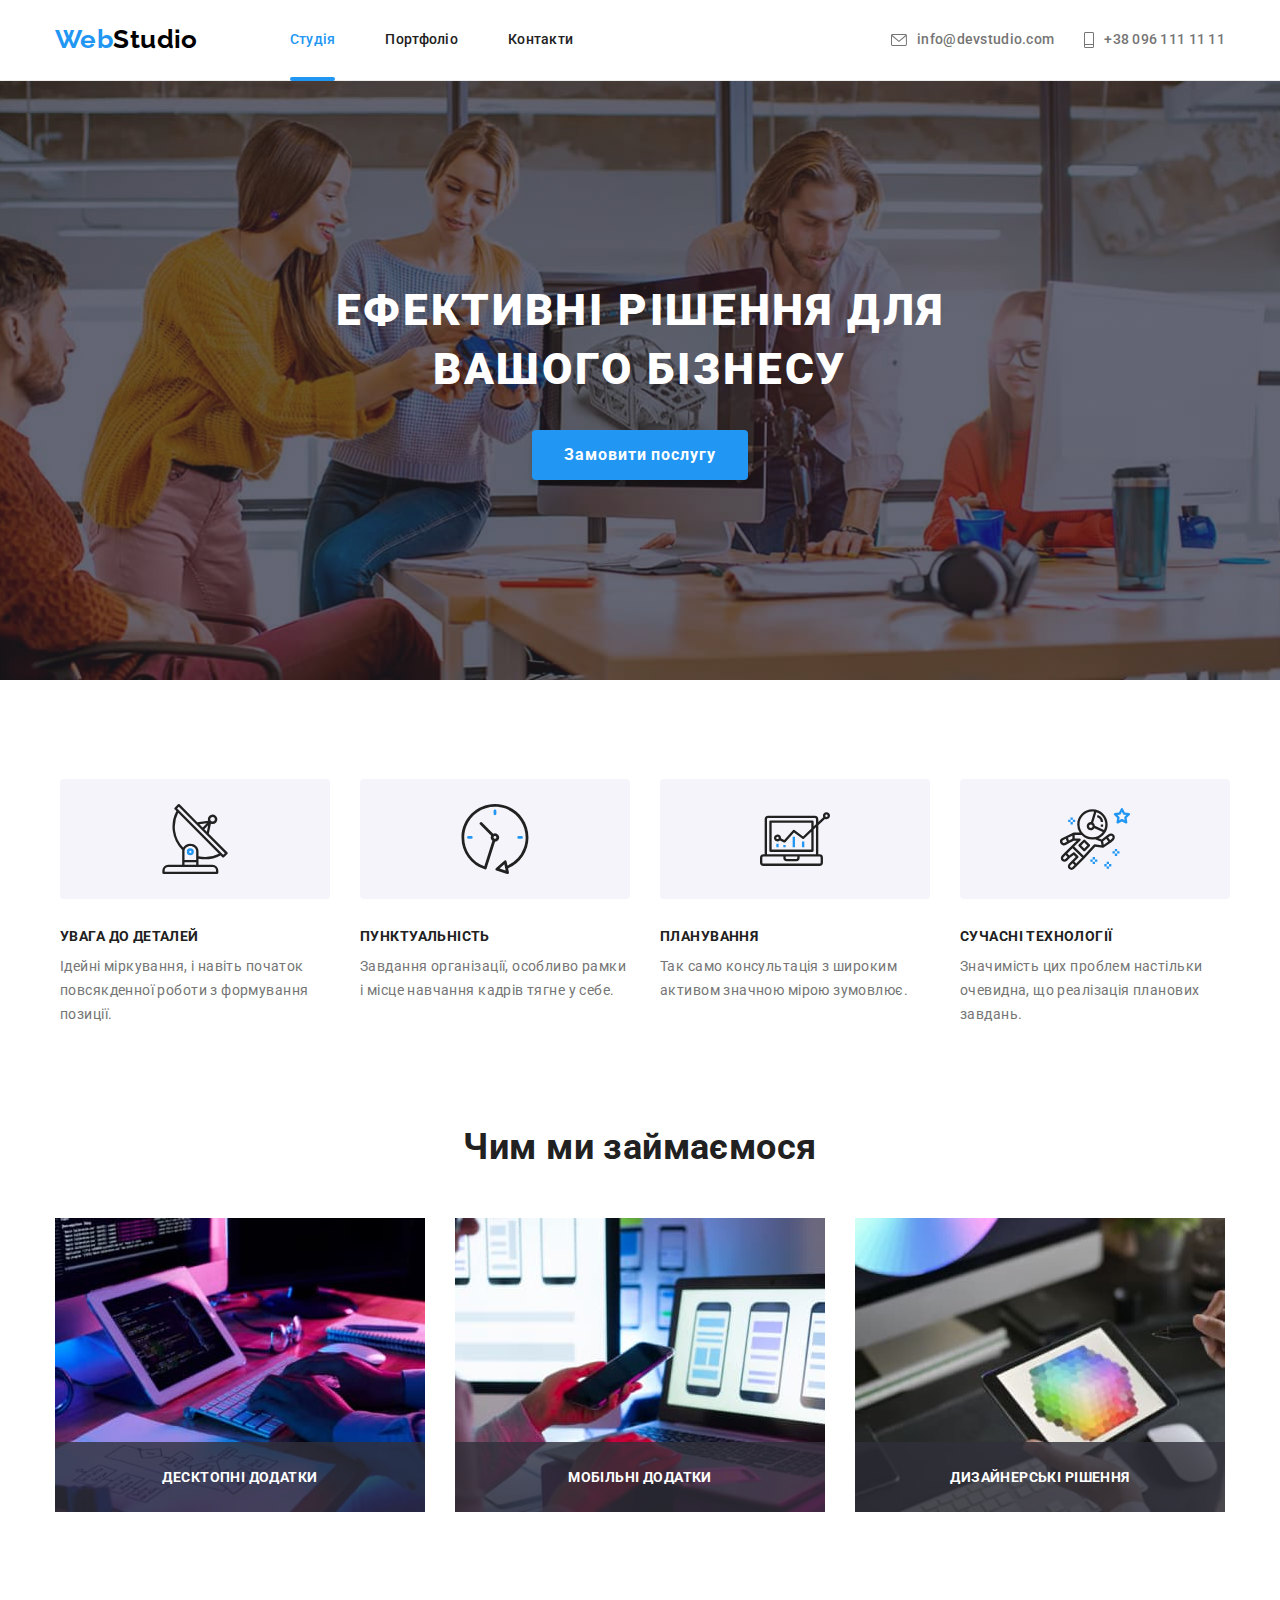
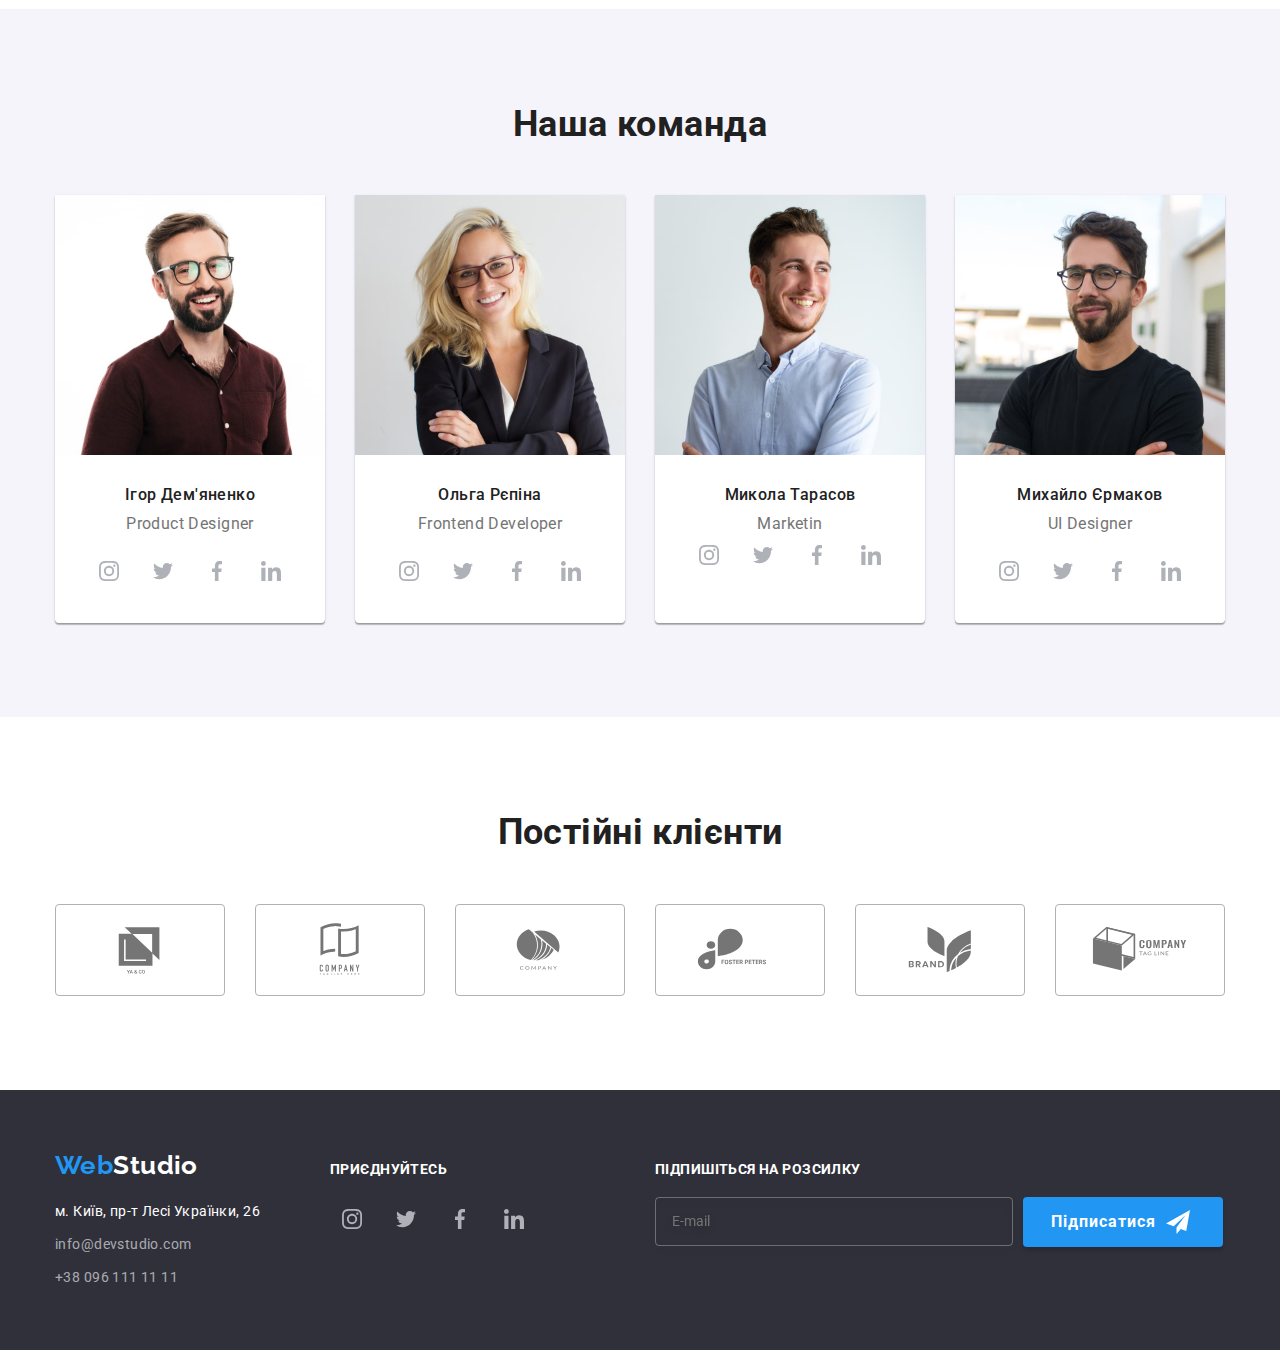
==== commit 21405700: "scss file hw7" ====
--- a/index.html
+++ b/index.html
@@ -5,6 +5,10 @@
     <meta http-equiv="X-UA-Compatible" content="IE=edge" />
     <meta name="viewport" content="width=device-width, initial-scale=1.0" />
     <title>WebStudio</title>
+    <link
+      href="https://fonts.googleapis.com/css2?family=Raleway:wght@700&family=Roboto:wght@400;500;700;900&display=swap"
+      rel="stylesheet"
+    />
     <link rel="stylesheet" href="./css/two-main.min.css" />
   </head>
   <body>
@@ -17,10 +21,10 @@
           <nav class="navigation page-header__navigation">
             <ul class="list page-header__list">
               <li class="list__item">
-                <a href="" class="list__link list__link--active">Студія</a>
+                <a href="" class="list__link list__link--active" href="./index.html">Студія</a>
               </li>
               <li class="list__item">
-                <a href="" class="list__link">Портфоліо</a>
+                <a href="" class="list__link" href="./portfolio.html">Портфоліо</a>
               </li>
               <li class="list__item">
                 <a href="" class="list__link">Контакти</a>
@@ -687,237 +691,7 @@
     </div>
 
     <!--Portfolio-->
-    <section class="section portfolio">
-      <div class="container">
-        <h1 class="visually-hidden">Portfolio</h1>
-        <ul class="btns-list">
-          <li class="btns-list__item">
-            <button class="btns-list__button" type="button">Усі</button>
-          </li>
-          <li class="btns-list__item">
-            <button class="btns-list__button" type="submit">Веб-сайти</button>
-          </li>
-          <li class="btns-list__item">
-            <button class="btns-list__button" type="submit">Додатки</button>
-          </li>
-          <li class="btns-list__item">
-            <button class="btns-list__button" type="submit">Дизайн</button>
-          </li>
-          <li class="btns-list__item">
-            <button class="btns-list__button" type="submit">Маркетинг</button>
-          </li>
-        </ul>
-        <ul class="portfolio__list">
-          <li class="card portfolio-card">
-            <a class="portfolio-card__link" href="#" target="_blank" rel="noreferrer noopener">
-              <div class="potfolio-card__box">
-                <img
-                  class="portfolio-card__image image"
-                  src="./images/portfolio_1.jpg"
-                  width="370"
-                  height="294"
-                  alt="На ноутбуці відкрита головна сторінка"
-                />
-                <p class="portfolio-card__hidden">
-                  Ресурс пропонує комплексні пропозиції з різним рівнем функціоналу та сервісів. Все
-                  це дозволить відвідувачу отримати вичерпні відомості про компанію чи приватну
-                  особу.
-                </p>
-              </div>
-
-              <div class="portfolio-card__description">
-                <h2 class="portfolio-card__title">Технокряк</h2>
-                <p class="portfolio-card__text">Веб-сайт</p>
-              </div>
-            </a>
-          </li>
-          <li class="card portfolio-card">
-            <a class="portfolio-card__link" href="#" target="_blank" rel="noreferrer noopener">
-              <div class="potfolio-card__box">
-                <img
-                  class="portfolio-card__image image"
-                  src="./images/portfolio_2.jpg"
-                  width="370"
-                  height="294"
-                  alt="На ноутбуці відкрита головна сторінка"
-                />
-                <p class="portfolio-card__hidden">
-                  Ресурс пропонує комплексні пропозиції з різним рівнем функціоналу та сервісів. Все
-                  це дозволить відвідувачу отримати вичерпні відомості про компанію чи приватну
-                  особу.
-                </p>
-              </div>
-
-              <div class="portfolio-card__description">
-                <h2 class="portfolio-card__title">Постер New Orlean vs Golden Star</h2>
-                <p class="portfolio-card__text">Дизайн</p>
-              </div>
-            </a>
-          </li>
-          <li class="card portfolio-card">
-            <a class="portfolio-card__link" href="#" target="_blank" rel="noreferrer noopener">
-              <div class="potfolio-card__box">
-                <img
-                  class="portfolio-card__image image"
-                  src="./images/portfolio_3.jpg"
-                  width="370"
-                  height="294"
-                  alt="На ноутбуці відкрита головна сторінка"
-                />
-                <p class="portfolio-card__hidden">
-                  Ресурс пропонує комплексні пропозиції з різним рівнем функціоналу та сервісів. Все
-                  це дозволить відвідувачу отримати вичерпні відомості про компанію чи приватну
-                  особу.
-                </p>
-              </div>
-
-              <div class="portfolio-card__description">
-                <h2 class="portfolio-card__title">Ресторан Seafood</h2>
-                <p class="portfolio-card__text">Додаток</p>
-              </div>
-            </a>
-          </li>
-          <li class="card portfolio-card">
-            <a class="portfolio-card__link" href="#" target="_blank" rel="noreferrer noopener">
-              <div class="potfolio-card__box">
-                <img
-                  class="portfolio-card__image image"
-                  src="./images/portfolio_4.jpg"
-                  width="370"
-                  height="294"
-                  alt="На ноутбуці відкрита головна сторінка"
-                />
-                <p class="portfolio-card__hidden">
-                  Ресурс пропонує комплексні пропозиції з різним рівнем функціоналу та сервісів. Все
-                  це дозволить відвідувачу отримати вичерпні відомості про компанію чи приватну
-                  особу.
-                </p>
-              </div>
-
-              <div class="portfolio-card__description">
-                <h2 class="portfolio-card__title">Проєкт Prime</h2>
-                <p class="portfolio-card__text">Маркетинг</p>
-              </div>
-            </a>
-          </li>
-          <li class="card portfolio-card">
-            <a class="portfolio-card__link" href="#" target="_blank" rel="noreferrer noopener">
-              <div class="potfolio-card__box">
-                <img
-                  class="portfolio-card__image image"
-                  src="./images/portfolio_5.jpg"
-                  width="370"
-                  height="294"
-                  alt="На ноутбуці відкрита головна сторінка"
-                />
-                <p class="portfolio-card__hidden">
-                  Ресурс пропонує комплексні пропозиції з різним рівнем функціоналу та сервісів. Все
-                  це дозволить відвідувачу отримати вичерпні відомості про компанію чи приватну
-                  особу.
-                </p>
-              </div>
-
-              <div class="portfolio-card__description">
-                <h2 class="portfolio-card__title">Проєкт Boxes</h2>
-                <p class="portfolio-card__text">Додаток</p>
-              </div>
-            </a>
-          </li>
-          <li class="card portfolio-card">
-            <a class="portfolio-card__link" href="#" target="_blank" rel="noreferrer noopener">
-              <div class="potfolio-card__box">
-                <img
-                  class="portfolio-card__image image"
-                  src="./images/portfolio_6.jpg"
-                  width="370"
-                  height="294"
-                  alt="На ноутбуці відкрита головна сторінка"
-                />
-                <p class="portfolio-card__hidden">
-                  Ресурс пропонує комплексні пропозиції з різним рівнем функціоналу та сервісів. Все
-                  це дозволить відвідувачу отримати вичерпні відомості про компанію чи приватну
-                  особу.
-                </p>
-              </div>
-
-              <div class="portfolio-card__description">
-                <h2 class="portfolio-card__title">Inspiration has no Borders</h2>
-                <p class="portfolio-card__text">Веб-сайт</p>
-              </div>
-            </a>
-          </li>
-          <li class="card portfolio-card">
-            <a class="portfolio-card__link" href="#" target="_blank" rel="noreferrer noopener">
-              <div class="potfolio-card__box">
-                <img
-                  class="portfolio-card__image image"
-                  src="./images/portfolio_7.jpg"
-                  width="370"
-                  height="294"
-                  alt="На ноутбуці відкрита головна сторінка"
-                />
-                <p class="portfolio-card__hidden">
-                  Ресурс пропонує комплексні пропозиції з різним рівнем функціоналу та сервісів. Все
-                  це дозволить відвідувачу отримати вичерпні відомості про компанію чи приватну
-                  особу.
-                </p>
-              </div>
-
-              <div class="portfolio-card__description">
-                <h2 class="portfolio-card__title">Видання Limited Edition</h2>
-                <p class="portfolio-card__text">Дизайн</p>
-              </div>
-            </a>
-          </li>
-          <li class="card portfolio-card">
-            <a class="portfolio-card__link" href="#" target="_blank" rel="noreferrer noopener">
-              <div class="potfolio-card__box">
-                <img
-                  class="portfolio-card__image image"
-                  src="./images/portfolio_8.jpg"
-                  width="370"
-                  height="294"
-                  alt="На ноутбуці відкрита головна сторінка"
-                />
-                <p class="portfolio-card__hidden">
-                  Ресурс пропонує комплексні пропозиції з різним рівнем функціоналу та сервісів. Все
-                  це дозволить відвідувачу отримати вичерпні відомості про компанію чи приватну
-                  особу.
-                </p>
-              </div>
-
-              <div class="portfolio-card__description">
-                <h2 class="portfolio-card__title">Проєкт LAB</h2>
-                <p class="portfolio-card__text">Маркетинг</p>
-              </div>
-            </a>
-          </li>
-          <li class="card portfolio-card">
-            <a class="portfolio-card__link" href="#" target="_blank" rel="noreferrer noopener">
-              <div class="potfolio-card__box">
-                <img
-                  class="portfolio-card__image image"
-                  src="./images/portfolio_9.jpg"
-                  width="370"
-                  height="294"
-                  alt="На ноутбуці відкрита головна сторінка"
-                />
-                <p class="portfolio-card__hidden">
-                  Ресурс пропонує комплексні пропозиції з різним рівнем функціоналу та сервісів. Все
-                  це дозволить відвідувачу отримати вичерпні відомості про компанію чи приватну
-                  особу.
-                </p>
-              </div>
-
-              <div class="portfolio-card__description">
-                <h2 class="portfolio-card__title">Growing Business</h2>
-                <p class="portfolio-card__text">Додаток</p>
-              </div>
-            </a>
-          </li>
-        </ul>
-      </div>
-    </section>
+
     <script src="./js/modal.js"></script>
   </body>
 </html>
--- a/css/two-main.min.css
+++ b/css/two-main.min.css
@@ -1 +1 @@
-/*! modern-normalize v1.1.0 | MIT License | https://github.com/sindresorhus/modern-normalize */*,::before,::after{-webkit-box-sizing:border-box;box-sizing:border-box}html{line-height:1.15;-webkit-text-size-adjust:100%;-moz-tab-size:4;-o-tab-size:4;tab-size:4}body{margin:0;font-family:system-ui,-apple-system,"Segoe UI",Roboto,Helvetica,Arial,sans-serif,"Apple Color Emoji","Segoe UI Emoji"}hr{height:0;color:inherit}abbr[title]{-webkit-text-decoration:underline dotted;text-decoration:underline dotted}b,strong{font-weight:bolder}code,kbd,samp,pre{font-family:ui-monospace,SFMono-Regular,Consolas,"Liberation Mono",Menlo,monospace;font-size:1em}small{font-size:80%}sub,sup{font-size:75%;line-height:0;position:relative;vertical-align:baseline}sub{bottom:-0.25em}sup{top:-0.5em}table{text-indent:0;border-color:inherit}button,input,optgroup,select,textarea{font-family:inherit;font-size:100%;line-height:1.15;margin:0}button,select{text-transform:none}button,[type=button],[type=reset],[type=submit]{-webkit-appearance:button}::-moz-focus-inner{border-style:none;padding:0}:-moz-focusring{outline:1px dotted ButtonText}:-moz-ui-invalid{box-shadow:none}legend{padding:0}progress{vertical-align:baseline}::-webkit-inner-spin-button,::-webkit-outer-spin-button{height:auto}[type=search]{-webkit-appearance:textfield;outline-offset:-2px}::-webkit-search-decoration{-webkit-appearance:none}::-webkit-file-upload-button{-webkit-appearance:button;font:inherit}summary{display:list-item}h1,h2,h3,h4,h5,h6,ul,p{margin:0;padding:0}.portfolio__list,.btns-list,.address__row,.clients__row,.social,.team-list,.products,.features__cards,.contacts,.list{list-style:none}.portfolio-card__link,.social__link,.contact__link,.list__link{text-decoration:none}body{background-color:#fff;color:#757575;font-family:"Roboto",sans-serif;font-weight:400;font-size:14px;letter-spacing:.03em}.container{max-width:1200px;padding:0 15px;margin:0 auto}.section{padding:94px 0}.section-title{color:#212121;font-weight:700;font-size:36px;line-height:1.17;text-align:center}.icon{display:block;fill:currentColor;-webkit-transition:fill 250ms cubic-bezier(0.4, 0, 0.2, 1);transition:fill 250ms cubic-bezier(0.4, 0, 0.2, 1)}.image{display:block;height:auto;max-width:100%}.visually-hidden{position:absolute;width:1px;height:1px;margin:-1px;border:0;padding:0;white-space:nowrap;-webkit-clip-path:inset(100%);clip-path:inset(100%);clip:rect(0 0 0 0);overflow:hidden}.button{font-weight:700;font-size:16px;line-height:1.88;text-align:center;letter-spacing:.06em;display:block;-webkit-box-shadow:0px 4px 4px rgba(0,0,0,.15);box-shadow:0px 4px 4px rgba(0,0,0,.15);border:none;border-radius:4px;padding:10px 32px;cursor:pointer}.page-header{border-bottom:1px solid #ececec}.page-header__block{display:-webkit-box;display:-ms-flexbox;display:flex;-webkit-box-align:center;-ms-flex-align:center;align-items:center}.navigation{display:-webkit-box;display:-ms-flexbox;display:flex;-webkit-box-align:center;-ms-flex-align:center;align-items:center}.logo{color:#2196f3;display:inline-block;font-family:"Raleway",sans-serif;font-weight:700;font-size:26px;line-height:1.19;text-decoration:none}.page-header__logo{margin-right:92px}.page-header__logo--black span{color:#000}.list{display:-webkit-box;display:-ms-flexbox;display:flex}.list__item:not(:last-child){margin-right:50px}.list__link{color:#212121;font-weight:500;line-height:1.4;letter-spacing:.02em;text-decoration:none;display:inline-block;padding:30px 0;cursor:pointer;-webkit-transition:color 250ms cubic-bezier(0.4, 0, 0.2, 1),width 250ms cubic-bezier(0.4, 0, 0.2, 1);transition:color 250ms cubic-bezier(0.4, 0, 0.2, 1),width 250ms cubic-bezier(0.4, 0, 0.2, 1);position:relative}.list__link:hover,.list__link:focus{color:#2196f3}.list__link::after{content:"";display:block;position:absolute;bottom:-1px;left:0;width:0;height:4px;background-color:#2196f3;border-radius:2px;-webkit-transition:width 250ms cubic-bezier(0.4, 0, 0.2, 1);transition:width 250ms cubic-bezier(0.4, 0, 0.2, 1)}.list__link:hover::after{width:100%}.list__link--active{color:#2196f3}.list__link--active::after{content:"";display:block;position:absolute;bottom:-1px;left:0;width:100%;height:4px;background-color:#2196f3;border-radius:2px}.contacts{display:-webkit-box;display:-ms-flexbox;display:flex;-webkit-box-pack:center;-ms-flex-pack:center;justify-content:center;-webkit-box-align:center;-ms-flex-align:center;align-items:center}.page-header__contact{margin-left:auto}.contact__item:not(:last-child){margin-right:30px}.contact__link{display:-webkit-box;display:-ms-flexbox;display:flex;-webkit-box-align:center;-ms-flex-align:center;align-items:center;font-weight:500;line-height:1.4;letter-spacing:.02em;color:inherit;-webkit-transition:color 250ms cubic-bezier(0.4, 0, 0.2, 1);transition:color 250ms cubic-bezier(0.4, 0, 0.2, 1)}.contact__link:hover,.contact__link:focus,.contact__link:hover .icon,.contact__link:focus .icon{color:#2196f3}.contact__icon{display:inline-block;margin-right:10px}.hero{padding:200px 0;max-width:1600px;margin:0 auto;background-color:#c4c4c4;background-image:-webkit-gradient(linear, left top, right top, from(rgba(47, 48, 58, 0.4)), to(rgba(47, 48, 58, 0.4))),url(../images/hero.jpg);background-image:linear-gradient(to right, rgba(47, 48, 58, 0.4), rgba(47, 48, 58, 0.4)),url(../images/hero.jpg);background-size:cover;background-repeat:no-repeat;background-position:center}.title{text-align:center;color:#fff;max-width:696px;font-weight:900;font-size:44px;line-height:1.36;letter-spacing:.06em;text-transform:uppercase}.hero__title{margin:0 auto 30px}.hero__button{margin:0 auto;color:#fff;background-color:#2196f3}.features__cards{display:-webkit-box;display:-ms-flexbox;display:flex;gap:30px;padding:5px}.thumba{display:-webkit-box;display:-ms-flexbox;display:flex;-webkit-box-pack:center;-ms-flex-pack:center;justify-content:center;-webkit-box-align:center;-ms-flex-align:center;align-items:center;width:270px;height:120px;border-radius:4px;background-color:#f5f4fa}.card__thumba:not(:last-child){margin-bottom:30px}.thumba__label{font-weight:700;font-size:14px;line-height:1.14;text-transform:uppercase;color:#212121}.thumba__label:not(:last-child){margin-bottom:10px}.description{line-height:1.71;color:#757575}.work{padding-top:0}.work__title{margin-bottom:50px}.products{display:-webkit-inline-box;display:-ms-inline-flexbox;display:inline-flex;-webkit-column-gap:30px;-moz-column-gap:30px;column-gap:30px}.products__item{position:relative;max-width:370px;overflow:hidden}.content-hidden{position:absolute;bottom:0;left:0;width:100%;padding:27px 10px;color:#fff;font-weight:700;text-align:center;line-height:1.1428;text-transform:uppercase;background-color:rgba(47,48,58,.8);opacity:1}.team{background-color:#f5f4fa}.team__title{margin-bottom:50px}.team-list{display:-webkit-box;display:-ms-flexbox;display:flex;-webkit-column-gap:30px;-moz-column-gap:30px;column-gap:30px;-webkit-box-pack:center;-ms-flex-pack:center;justify-content:center}.team-card{background-color:#fff;-webkit-box-shadow:0px 1px 3px rgba(0,0,0,.12),0px 1px 1px rgba(0,0,0,.14),0px 2px 1px rgba(0,0,0,.2);box-shadow:0px 1px 3px rgba(0,0,0,.12),0px 1px 1px rgba(0,0,0,.14),0px 2px 1px rgba(0,0,0,.2);border-radius:0px 0px 4px 4px}.meta{padding:30px 0;display:-webkit-box;display:-ms-flexbox;display:flex;-webkit-box-orient:vertical;-webkit-box-direction:normal;-ms-flex-direction:column;flex-direction:column;-webkit-box-align:center;-ms-flex-align:center;align-items:center}.name{font-weight:500;font-size:16px;line-height:1.1875;text-align:center;color:#212121;padding:0 10px}.team-card__name:not(:last-child){margin-bottom:10px}.speciality{font-size:16px;line-height:1.1875;text-align:center;padding:0 10px}.team-card__speciality:not(:last-child){margin-bottom:16px}.social{display:-webkit-box;display:-ms-flexbox;display:flex;width:206px;height:44px;-webkit-column-gap:10px;-moz-column-gap:10px;column-gap:10px}.social__items{color:#afb1b8}.social__link{display:-webkit-box;display:-ms-flexbox;display:flex;-webkit-box-pack:center;-ms-flex-pack:center;justify-content:center;-webkit-box-align:center;-ms-flex-align:center;align-items:center;width:44px;height:44px;color:inherit;border-radius:50%;text-decoration:none;-webkit-transition:background-color 250ms cubic-bezier(0.4, 0, 0.2, 1);transition:background-color 250ms cubic-bezier(0.4, 0, 0.2, 1)}.social__link:hover,.social__link:focus{background-color:#2196f3}.social__link:hover .social__icon,.social__link:focus .social__icon{fill:#fff}.clients{padding:50px 0}.clients__title{margin-bottom:50px}.clients__row{display:-webkit-box;display:-ms-flexbox;display:flex;-ms-flex-wrap:wrap;flex-wrap:wrap;-webkit-column-gap:30px;-moz-column-gap:30px;column-gap:30px}.gallery__link{display:-webkit-box;display:-ms-flexbox;display:flex;color:inherit;text-decoration:none;fill:#afb1b8;width:170px;height:92px;-webkit-box-align:center;-ms-flex-align:center;align-items:center;-webkit-box-pack:center;-ms-flex-pack:center;justify-content:center;border:1px solid #afb1b8;border-radius:4px;-webkit-transition:border-color 250ms cubic-bezier(0.4, 0, 0.2, 1);transition:border-color 250ms cubic-bezier(0.4, 0, 0.2, 1)}.gallery__link:hover,.gallery__link:focus{border-color:#2196f3}.gallery__link:hover .gallery__icon,.gallery__link:focus .gallery__icon{fill:#2196f3}.page-footer{padding:60px 0;background-color:#2f303a}.box{display:-webkit-box;display:-ms-flexbox;display:flex;list-style:none;-webkit-box-align:baseline;-ms-flex-align:baseline;align-items:baseline}.page-footer__logo{margin-bottom:20px}.page-footer__logo--white span{color:#fff}.address__item:not(:last-child){margin-bottom:9px}.address__link{font-style:normal;text-decoration:none;line-height:1.71;-webkit-transition:color 250ms cubic-bezier(0.4, 0, 0.2, 1);transition:color 250ms cubic-bezier(0.4, 0, 0.2, 1)}.address__link:hover,.address__link:focus{color:#2196f3}.address__link--white{color:#fff}.address__link--gray{color:rgba(255,255,255,.6)}.box__social{margin-left:70px}.slogan{font-weight:700;line-height:1.1428;text-transform:uppercase;color:#fff}.social__slogan{margin-bottom:20px}.box__sending{margin-left:auto;max-width:570px;width:100%}.sending__slogan{margin-bottom:20px}.form{display:-webkit-box;display:-ms-flexbox;display:flex;gap:10px;width:100%;-webkit-box-align:center;-ms-flex-align:center;align-items:center}.form__mail{display:block;width:100%;max-width:358px}.form__mail::-webkit-input-placeholder{font-size:16px;line-height:1.25;color:rgba(255,255,255,.6)}.form__mail::-moz-placeholder{font-size:16px;line-height:1.25;color:rgba(255,255,255,.6)}.form__mail:-ms-input-placeholder{font-size:16px;line-height:1.25;color:rgba(255,255,255,.6)}.form__mail::-ms-input-placeholder{font-size:16px;line-height:1.25;color:rgba(255,255,255,.6)}.form__mail::placeholder{font-size:16px;line-height:1.25;color:rgba(255,255,255,.6)}.mail__input{padding:15px 16px;background-color:rgba(0,0,0,0);border:1px solid rgba(255,255,255,.3);-webkit-filter:drop-shadow(0px 4px 4px rgba(0, 0, 0, 0.15));filter:drop-shadow(0px 4px 4px rgba(0, 0, 0, 0.15));border-radius:4px;outline:none;width:100%;color:#fff}.form__btn{display:-webkit-box;display:-ms-flexbox;display:flex;-webkit-box-align:center;-ms-flex-align:center;align-items:center;gap:10px;padding:10px 28px;min-width:200px;background-color:#2196f3;-webkit-box-shadow:0px 4px 4px rgba(0,0,0,.15);box-shadow:0px 4px 4px rgba(0,0,0,.15);border-radius:4px;border:none;color:#fff;font-weight:700;font-size:16px;line-height:1.88;letter-spacing:.06em;cursor:pointer}.btn__icon{fill:#fff}.backdrop{position:fixed;top:0;left:0;z-index:999;width:100%;height:100%;background-color:rgba(0,0,0,.2);-webkit-transition:visibility 250ms cubic-bezier(0.4, 0, 0.2, 1),opacity 250ms cubic-bezier(0.4, 0, 0.2, 1);transition:visibility 250ms cubic-bezier(0.4, 0, 0.2, 1),opacity 250ms cubic-bezier(0.4, 0, 0.2, 1)}.backdrop__modal{position:absolute;display:block;top:50%;left:50%;-webkit-transform:translate(-50%, -50%) rotate(0deg);transform:translate(-50%, -50%) rotate(0deg);padding:40px;max-width:528px;max-height:581px;width:100%;height:100%;padding:40px;background-color:var(--primary-background-color);-webkit-box-shadow:0px 1px 3px rgba(0,0,0,.12),0px 1px 1px rgba(0,0,0,.14),0px 2px 1px rgba(0,0,0,.2);box-shadow:0px 1px 3px rgba(0,0,0,.12),0px 1px 1px rgba(0,0,0,.14),0px 2px 1px rgba(0,0,0,.2);border-radius:4px;-webkit-transition:-webkit-transform 700ms cubic-bezier(0.4, 0, 0.2, 1);transition:-webkit-transform 700ms cubic-bezier(0.4, 0, 0.2, 1);transition:transform 700ms cubic-bezier(0.4, 0, 0.2, 1);transition:transform 700ms cubic-bezier(0.4, 0, 0.2, 1), -webkit-transform 700ms cubic-bezier(0.4, 0, 0.2, 1)}.backdrop.is-hidden .backdrop__modal{-webkit-transform:translate(-50%, -50%) rotate(-180deg);transform:translate(-50%, -50%) rotate(-180deg)}.is-hidden{visibility:hidden;pointer-events:none;opacity:0}.close-modal{position:absolute;top:8px;right:8px;width:30px;height:30px;background:#fff;border:1px solid rgba(0,0,0,.1);border-radius:50%;-webkit-transition:border-color 250ms cubic-bezier(0.4, 0, 0.2, 1);transition:border-color 250ms cubic-bezier(0.4, 0, 0.2, 1)}.close-modal:hover,.close-modal:focus{border-color:#2196f3}.close-modal__icon{position:absolute;top:50%;left:50%;-webkit-transform:translate(-50%, -50%);transform:translate(-50%, -50%);-webkit-transition:fill 250ms cubic-bezier(0.4, 0, 0.2, 1);transition:fill 250ms cubic-bezier(0.4, 0, 0.2, 1);fill:#000}.close-modal:hover .close-modal__icon,.close-modal:focus .close-modal__icon{fill:#2196f3}.close-modal__title{font-weight:700;font-size:20px;line-height:1.15;text-align:center;color:#000;margin-bottom:12px}.form__modal{width:100%;margin:0 auto}.group-row{width:100%}.group-row:not(:last-child){margin-bottom:10px}.label__group-row{font-size:12px;line-height:1.1667;letter-spacing:.01em;color:#757575}.label__group-row:not(:last-child){margin-bottom:4px}.input-modal{position:relative}.input-modal__inf{width:100%;border:1px solid rgba(33,33,33,.2);border-radius:4px;outline:none;min-height:40px;height:100%;padding:12px 15px 12px 42px;-webkit-transition:border-color 250ms cubic-bezier(0.4, 0, 0.2, 1);transition:border-color 250ms cubic-bezier(0.4, 0, 0.2, 1);cursor:pointer}.input-modal__inf:focus,.input-modal__inf:hover{border-color:#2196f3}.input-modal__icon{position:absolute;top:50%;left:12px;-webkit-transform:translateY(-50%);transform:translateY(-50%);fill:#212121;-webkit-transition:fill 250ms cubic-bezier(0.4, 0, 0.2, 1);transition:fill 250ms cubic-bezier(0.4, 0, 0.2, 1)}.input-modal__inf:focus+.input-modal__icon,.input-modal__inf:hover+.input-modal__icon{fill:#2196f3}.group-row__textarea{width:100%;min-height:120px;height:100%;border:1px solid rgba(33,33,33,.2);border-radius:4px;padding:12px 16px;outline:none;cursor:pointer;resize:none;-webkit-transition:border-color 250ms cubic-bezier(0.4, 0, 0.2, 1);transition:border-color 250ms cubic-bezier(0.4, 0, 0.2, 1)}.group-row__textarea ::-webkit-input-placeholder{font-family:"Roboto";font-size:12px;line-height:1.66;letter-spacing:.01em;color:var(--textarea-placholder-color)}.group-row__textarea ::-moz-placeholder{font-family:"Roboto";font-size:12px;line-height:1.66;letter-spacing:.01em;color:var(--textarea-placholder-color)}.group-row__textarea :-ms-input-placeholder{font-family:"Roboto";font-size:12px;line-height:1.66;letter-spacing:.01em;color:var(--textarea-placholder-color)}.group-row__textarea ::-ms-input-placeholder{font-family:"Roboto";font-size:12px;line-height:1.66;letter-spacing:.01em;color:var(--textarea-placholder-color)}.group-row__textarea ::placeholder{font-family:"Roboto";font-size:12px;line-height:1.66;letter-spacing:.01em;color:var(--textarea-placholder-color)}.group-row__textarea:not(:last-child){margin-bottom:10px}.group-textarea:not(:last-child){margin-bottom:10px}.textarea__group-textarea{width:100%;min-height:120px;height:100%;border:1px solid var(--border-modal-input-color);border-radius:4px;padding:12px 16px;outline:none;cursor:pointer;resize:none;-webkit-transition:border-color 250ms cubic-bezier(0.4, 0, 0.2, 1);transition:border-color 250ms cubic-bezier(0.4, 0, 0.2, 1)}.textarea__group-textarea::-webkit-input-placeholder{font-family:"Roboto";font-size:12px;line-height:1.66;letter-spacing:.01em;color:rgba(117,117,117,.5)}.textarea__group-textarea::-moz-placeholder{font-family:"Roboto";font-size:12px;line-height:1.66;letter-spacing:.01em;color:rgba(117,117,117,.5)}.textarea__group-textarea:-ms-input-placeholder{font-family:"Roboto";font-size:12px;line-height:1.66;letter-spacing:.01em;color:rgba(117,117,117,.5)}.textarea__group-textarea::-ms-input-placeholder{font-family:"Roboto";font-size:12px;line-height:1.66;letter-spacing:.01em;color:rgba(117,117,117,.5)}.textarea__group-textarea::placeholder{font-family:"Roboto";font-size:12px;line-height:1.66;letter-spacing:.01em;color:rgba(117,117,117,.5)}.textarea__group-textarea:focus,.textarea__group-textarea:hover{border-color:#2196f3}.group-checkbox{width:100%}.group-checkbox:not(:last-child){margin-bottom:33px}.label__group-checkbox{display:-webkit-box;display:-ms-flexbox;display:flex;-webkit-box-pack:center;-ms-flex-pack:center;justify-content:center;width:100%;gap:7px;-webkit-box-align:center;-ms-flex-align:center;align-items:center;font-size:14px;line-height:1.71;color:#757575;cursor:pointer}.input__group-checkbox{-webkit-appearence:none;-moz--appearence:none;-webkit-appearance:none;-moz-appearance:none;appearance:none;position:absolute}.icon__group-checkbox{display:-webkit-inline-box;display:-ms-inline-flexbox;display:inline-flex;width:16px;height:15px;border:2px solid #212121;border-radius:2px;-webkit-transition:background-image 250ms cubic-bezier(0.4, 0, 0.2, 1),border-color 250ms cubic-bezier(0.4, 0, 0.2, 1);transition:background-image 250ms cubic-bezier(0.4, 0, 0.2, 1),border-color 250ms cubic-bezier(0.4, 0, 0.2, 1)}.input__group-checkbox:checked+.icon__group-checkbox{background-color:#2196f3;background-image:url(../images/check.svg);background-size:contain;background-position:center;border-color:#2196f3;background-origin:border-box}.link__group-checkbox{color:#2196f3;text-decoration:underline}.button__modal{display:-webkit-box;display:-ms-flexbox;display:flex;-webkit-box-pack:center;-ms-flex-pack:center;justify-content:center;-webkit-box-align:center;-ms-flex-align:center;align-items:center}.submit__modal{padding:10px 52px;background-color:#2196f3;-webkit-box-shadow:0px 4px 4px rgba(0,0,0,.15);box-shadow:0px 4px 4px rgba(0,0,0,.15);border-radius:4px;border:none;cursor:pointer;font-family:"Roboto";font-weight:700;font-size:16px;line-height:1.88;text-align:center;letter-spacing:.06em;color:#fff}.portfolio{padding-bottom:100px;background-color:#fff}.btns-list{display:-webkit-box;display:-ms-flexbox;display:flex;-webkit-box-pack:center;-ms-flex-pack:center;justify-content:center;-webkit-column-gap:8px;-moz-column-gap:8px;column-gap:8px;margin-bottom:50px}.btns-list__item{-webkit-box-shadow:none;box-shadow:none}.btns-list__item:hover,.btns-list__item:focus{-webkit-box-shadow:0px 3px 1px rgba(0,0,0,.1),0px 1px 2px rgba(0,0,0,.08),0px 2px 2px rgba(0,0,0,.12);box-shadow:0px 3px 1px rgba(0,0,0,.1),0px 1px 2px rgba(0,0,0,.08),0px 2px 2px rgba(0,0,0,.12)}.btns-list__button{color:#212121;background-color:#f5f4fa;padding:6px 22px;border:none;border-radius:4px;font-family:inherit;font-weight:500;font-size:16px;line-height:1.62;text-align:center;-webkit-transition:color 250ms cubic-bezier(0.4, 0, 0.2, 1),background-color 250ms cubic-bezier(0.4, 0, 0.2, 1);transition:color 250ms cubic-bezier(0.4, 0, 0.2, 1),background-color 250ms cubic-bezier(0.4, 0, 0.2, 1);cursor:pointer}.btns-list__button:focus,.btns-list__button:hover{color:#fff;background-color:#2196f3}.portfolio__list{display:-webkit-box;display:-ms-flexbox;display:flex;-ms-flex-wrap:wrap;flex-wrap:wrap;-webkit-box-pack:center;-ms-flex-pack:center;justify-content:center;gap:30px}.portfolio-card:hover{-webkit-box-shadow:0px 1px 1px rgba(0,0,0,.12),0px 4px 4px rgba(0,0,0,.06),1px 4px 6px rgba(0,0,0,.16);box-shadow:0px 1px 1px rgba(0,0,0,.12),0px 4px 4px rgba(0,0,0,.06),1px 4px 6px rgba(0,0,0,.16)}.portfolio-card__link{display:block;-webkit-transition:color 250ms cubic-bezier(0.4, 0, 0.2, 1);transition:color 250ms cubic-bezier(0.4, 0, 0.2, 1)}.potfolio-card__box{position:relative;overflow:hidden}.portfolio-card__hidden{position:absolute;top:0;left:0;width:100%;height:100%;padding:63px 24px;background-color:rgba(33,150,243,.9);color:#fff;font-size:18px;line-height:1.56;-webkit-transform:translateY(100%);transform:translateY(100%);-webkit-transition:-webkit-transform 250ms cubic-bezier(0.4, 0, 0.2, 1);transition:-webkit-transform 250ms cubic-bezier(0.4, 0, 0.2, 1);transition:transform 250ms cubic-bezier(0.4, 0, 0.2, 1);transition:transform 250ms cubic-bezier(0.4, 0, 0.2, 1), -webkit-transform 250ms cubic-bezier(0.4, 0, 0.2, 1)}.portfolio-card__link:focus .portfolio-card__hidden,.portfolio-card__link:hover .portfolio-card__hidden{-webkit-transform:translateY(0);transform:translateY(0)}.portfolio-card__description{padding:20px 24px;border:1px solid #eee}.portfolio-card__description:not(:last-child){margin-bottom:4px}.portfolio-card__title{color:#212121;padding:0 5px;font-weight:700;font-size:18px;line-height:2;letter-spacing:.06em}.portfolio-card__title:not(:last-child){margin-bottom:4px}.portfolio-card__text{color:#757575;padding:0 5px;font-size:16px;line-height:1.88}.portfolio-card__text:not(:last-child){margin-bottom:4px}/*# sourceMappingURL=two-main.min.css.map */+/*! modern-normalize v1.1.0 | MIT License | https://github.com/sindresorhus/modern-normalize */*,::before,::after{-webkit-box-sizing:border-box;box-sizing:border-box}html{line-height:1.15;-webkit-text-size-adjust:100%;-moz-tab-size:4;-o-tab-size:4;tab-size:4}body{margin:0;font-family:system-ui,-apple-system,"Segoe UI",Roboto,Helvetica,Arial,sans-serif,"Apple Color Emoji","Segoe UI Emoji"}hr{height:0;color:inherit}abbr[title]{-webkit-text-decoration:underline dotted;text-decoration:underline dotted}b,strong{font-weight:bolder}code,kbd,samp,pre{font-family:ui-monospace,SFMono-Regular,Consolas,"Liberation Mono",Menlo,monospace;font-size:1em}small{font-size:80%}sub,sup{font-size:75%;line-height:0;position:relative;vertical-align:baseline}sub{bottom:-0.25em}sup{top:-0.5em}table{text-indent:0;border-color:inherit}button,input,optgroup,select,textarea{font-family:inherit;font-size:100%;line-height:1.15;margin:0}button,select{text-transform:none}button,[type=button],[type=reset],[type=submit]{-webkit-appearance:button}::-moz-focus-inner{border-style:none;padding:0}:-moz-focusring{outline:1px dotted ButtonText}:-moz-ui-invalid{box-shadow:none}legend{padding:0}progress{vertical-align:baseline}::-webkit-inner-spin-button,::-webkit-outer-spin-button{height:auto}[type=search]{-webkit-appearance:textfield;outline-offset:-2px}::-webkit-search-decoration{-webkit-appearance:none}::-webkit-file-upload-button{-webkit-appearance:button;font:inherit}summary{display:list-item}h1,h2,h3,h4,h5,h6,ul,p{margin:0;padding:0}.portfolio__list,.btns-list,.address__row,.clients__row,.social,.team-list,.products,.features__cards,.contacts,.list{list-style:none}.portfolio-card__link,.social__link,.contact__link,.list__link{text-decoration:none}body{background-color:#fff;color:#757575;font-family:Roboto,sans-serif;font-weight:400;font-size:14px;letter-spacing:.03em}.container{max-width:1200px;padding:0 15px;margin:0 auto}.section{padding:94px 0}.section-title{color:#212121;font-weight:700;font-size:36px;line-height:1.17;text-align:center}.icon{display:block;fill:currentColor;-webkit-transition:fill 250ms cubic-bezier(0.4, 0, 0.2, 1);transition:fill 250ms cubic-bezier(0.4, 0, 0.2, 1)}.image{display:block;height:auto;max-width:100%}.visually-hidden{position:absolute;width:1px;height:1px;margin:-1px;border:0;padding:0;white-space:nowrap;-webkit-clip-path:inset(100%);clip-path:inset(100%);clip:rect(0 0 0 0);overflow:hidden}.button{font-weight:700;font-size:16px;line-height:1.88;text-align:center;letter-spacing:.06em;display:block;-webkit-box-shadow:0px 4px 4px rgba(0,0,0,.15);box-shadow:0px 4px 4px rgba(0,0,0,.15);border:none;border-radius:4px;padding:10px 32px;cursor:pointer}.page-header{border-bottom:1px solid #ececec}.page-header__block{display:-webkit-box;display:-ms-flexbox;display:flex;-webkit-box-align:center;-ms-flex-align:center;align-items:center}.navigation{display:-webkit-box;display:-ms-flexbox;display:flex;-webkit-box-align:center;-ms-flex-align:center;align-items:center}.logo{color:#2196f3;display:inline-block;font-family:Raleway,sans-serif;font-weight:700;font-size:26px;line-height:1.19;text-decoration:none}.page-header__logo{margin-right:92px}.page-header__logo--black span{color:#000}.list{display:-webkit-box;display:-ms-flexbox;display:flex}.list__item:not(:last-child){margin-right:50px}.list__link{color:#212121;font-weight:500;line-height:1.4;letter-spacing:.02em;text-decoration:none;display:inline-block;padding:30px 0;cursor:pointer;-webkit-transition:color 250ms cubic-bezier(0.4, 0, 0.2, 1),width 250ms cubic-bezier(0.4, 0, 0.2, 1);transition:color 250ms cubic-bezier(0.4, 0, 0.2, 1),width 250ms cubic-bezier(0.4, 0, 0.2, 1);position:relative}.list__link:hover,.list__link:focus{color:#2196f3}.list__link::after{content:"";display:block;position:absolute;bottom:-1px;left:0;width:0;height:4px;background-color:#2196f3;border-radius:2px;-webkit-transition:width 250ms cubic-bezier(0.4, 0, 0.2, 1);transition:width 250ms cubic-bezier(0.4, 0, 0.2, 1)}.list__link:hover::after{width:100%}.list__link--active{color:#2196f3}.list__link--active::after{content:"";display:block;position:absolute;bottom:-1px;left:0;width:100%;height:4px;background-color:#2196f3;border-radius:2px}.contacts{display:-webkit-box;display:-ms-flexbox;display:flex;-webkit-box-pack:center;-ms-flex-pack:center;justify-content:center;-webkit-box-align:center;-ms-flex-align:center;align-items:center}.page-header__contact{margin-left:auto}.contact__item:not(:last-child){margin-right:30px}.contact__link{display:-webkit-box;display:-ms-flexbox;display:flex;-webkit-box-align:center;-ms-flex-align:center;align-items:center;font-weight:500;line-height:1.4;letter-spacing:.02em;color:inherit;-webkit-transition:color 250ms cubic-bezier(0.4, 0, 0.2, 1);transition:color 250ms cubic-bezier(0.4, 0, 0.2, 1)}.contact__link:hover,.contact__link:focus,.contact__link:hover .icon,.contact__link:focus .icon{color:#2196f3}.contact__icon{display:inline-block;margin-right:10px}.hero{padding:200px 0;max-width:1600px;margin:0 auto;background-color:#c4c4c4;background-image:-webkit-gradient(linear, left top, right top, from(rgba(47, 48, 58, 0.4)), to(rgba(47, 48, 58, 0.4))),url(../images/hero.jpg);background-image:linear-gradient(to right, rgba(47, 48, 58, 0.4), rgba(47, 48, 58, 0.4)),url(../images/hero.jpg);background-size:cover;background-repeat:no-repeat;background-position:center}.title{text-align:center;color:#fff;max-width:696px;font-weight:900;font-size:44px;line-height:1.36;letter-spacing:.06em;text-transform:uppercase}.hero__title{margin:0 auto 30px}.hero__button{margin:0 auto;color:#fff;background-color:#2196f3}.features__cards{display:-webkit-box;display:-ms-flexbox;display:flex;gap:30px;padding:5px}.thumba{display:-webkit-box;display:-ms-flexbox;display:flex;-webkit-box-pack:center;-ms-flex-pack:center;justify-content:center;-webkit-box-align:center;-ms-flex-align:center;align-items:center;width:270px;height:120px;border-radius:4px;background-color:#f5f4fa}.card__thumba:not(:last-child){margin-bottom:30px}.thumba__label{font-weight:700;font-size:14px;line-height:1.14;text-transform:uppercase;color:#212121}.thumba__label:not(:last-child){margin-bottom:10px}.description{line-height:1.71;color:#757575}.work{padding-top:0}.work__title{margin-bottom:50px}.products{display:-webkit-inline-box;display:-ms-inline-flexbox;display:inline-flex;-webkit-column-gap:30px;-moz-column-gap:30px;column-gap:30px}.products__item{position:relative;max-width:370px;overflow:hidden}.content-hidden{position:absolute;bottom:0;left:0;width:100%;padding:27px 10px;color:#fff;font-weight:700;text-align:center;line-height:1.1428;text-transform:uppercase;background-color:rgba(47,48,58,.8);opacity:1}.team{background-color:#f5f4fa}.team__title{margin-bottom:50px}.team-list{display:-webkit-box;display:-ms-flexbox;display:flex;-webkit-column-gap:30px;-moz-column-gap:30px;column-gap:30px;-webkit-box-pack:center;-ms-flex-pack:center;justify-content:center}.team-card{background-color:#fff;-webkit-box-shadow:0px 1px 3px rgba(0,0,0,.12),0px 1px 1px rgba(0,0,0,.14),0px 2px 1px rgba(0,0,0,.2);box-shadow:0px 1px 3px rgba(0,0,0,.12),0px 1px 1px rgba(0,0,0,.14),0px 2px 1px rgba(0,0,0,.2);border-radius:0px 0px 4px 4px}.meta{padding:30px 0;display:-webkit-box;display:-ms-flexbox;display:flex;-webkit-box-orient:vertical;-webkit-box-direction:normal;-ms-flex-direction:column;flex-direction:column;-webkit-box-align:center;-ms-flex-align:center;align-items:center}.name{font-weight:500;font-size:16px;line-height:1.1875;text-align:center;color:#212121;padding:0 10px}.team-card__name:not(:last-child){margin-bottom:10px}.speciality{font-size:16px;line-height:1.1875;text-align:center;padding:0 10px}.team-card__speciality:not(:last-child){margin-bottom:16px}.social{display:-webkit-box;display:-ms-flexbox;display:flex;width:206px;height:44px;-webkit-column-gap:10px;-moz-column-gap:10px;column-gap:10px}.social__items{color:#afb1b8}.social__link{display:-webkit-box;display:-ms-flexbox;display:flex;-webkit-box-pack:center;-ms-flex-pack:center;justify-content:center;-webkit-box-align:center;-ms-flex-align:center;align-items:center;width:44px;height:44px;color:inherit;border-radius:50%;text-decoration:none;-webkit-transition:background-color 250ms cubic-bezier(0.4, 0, 0.2, 1);transition:background-color 250ms cubic-bezier(0.4, 0, 0.2, 1)}.social__link:hover,.social__link:focus{background-color:#2196f3}.social__link:hover .social__icon,.social__link:focus .social__icon{fill:#fff}.clients{padding:50px 0}.clients__title{margin-bottom:50px}.clients__row{display:-webkit-box;display:-ms-flexbox;display:flex;-ms-flex-wrap:wrap;flex-wrap:wrap;-webkit-column-gap:30px;-moz-column-gap:30px;column-gap:30px}.gallery__link{display:-webkit-box;display:-ms-flexbox;display:flex;color:inherit;text-decoration:none;fill:#afb1b8;width:170px;height:92px;-webkit-box-align:center;-ms-flex-align:center;align-items:center;-webkit-box-pack:center;-ms-flex-pack:center;justify-content:center;border:1px solid #afb1b8;border-radius:4px;-webkit-transition:border-color 250ms cubic-bezier(0.4, 0, 0.2, 1);transition:border-color 250ms cubic-bezier(0.4, 0, 0.2, 1)}.gallery__link:hover,.gallery__link:focus{border-color:#2196f3}.gallery__link:hover .gallery__icon,.gallery__link:focus .gallery__icon{fill:#2196f3}.page-footer{padding:60px 0;background-color:#2f303a}.box{display:-webkit-box;display:-ms-flexbox;display:flex;list-style:none;-webkit-box-align:baseline;-ms-flex-align:baseline;align-items:baseline}.page-footer__logo{margin-bottom:20px}.page-footer__logo--white span{color:#fff}.address__item:not(:last-child){margin-bottom:9px}.address__link{font-style:normal;text-decoration:none;line-height:1.71;-webkit-transition:color 250ms cubic-bezier(0.4, 0, 0.2, 1);transition:color 250ms cubic-bezier(0.4, 0, 0.2, 1)}.address__link:hover,.address__link:focus{color:#2196f3}.address__link--white{color:#fff}.address__link--gray{color:rgba(255,255,255,.6)}.box__social{margin-left:70px}.slogan{font-weight:700;line-height:1.1428;text-transform:uppercase;color:#fff}.social__slogan{margin-bottom:20px}.box__sending{margin-left:auto;max-width:570px;width:100%}.sending__slogan{margin-bottom:20px}.form{display:-webkit-box;display:-ms-flexbox;display:flex;gap:10px;width:100%;-webkit-box-align:center;-ms-flex-align:center;align-items:center}.form__mail{display:block;width:100%;max-width:358px}.form__mail::-webkit-input-placeholder{font-size:16px;line-height:1.25;color:rgba(255,255,255,.6)}.form__mail::-moz-placeholder{font-size:16px;line-height:1.25;color:rgba(255,255,255,.6)}.form__mail:-ms-input-placeholder{font-size:16px;line-height:1.25;color:rgba(255,255,255,.6)}.form__mail::-ms-input-placeholder{font-size:16px;line-height:1.25;color:rgba(255,255,255,.6)}.form__mail::placeholder{font-size:16px;line-height:1.25;color:rgba(255,255,255,.6)}.mail__input{padding:15px 16px;background-color:rgba(0,0,0,0);border:1px solid rgba(255,255,255,.3);-webkit-filter:drop-shadow(0px 4px 4px rgba(0, 0, 0, 0.15));filter:drop-shadow(0px 4px 4px rgba(0, 0, 0, 0.15));border-radius:4px;outline:none;width:100%;color:#fff}.form__btn{display:-webkit-box;display:-ms-flexbox;display:flex;-webkit-box-align:center;-ms-flex-align:center;align-items:center;gap:10px;padding:10px 28px;min-width:200px;background-color:#2196f3;-webkit-box-shadow:0px 4px 4px rgba(0,0,0,.15);box-shadow:0px 4px 4px rgba(0,0,0,.15);border-radius:4px;border:none;color:#fff;font-weight:700;font-size:16px;line-height:1.88;letter-spacing:.06em;cursor:pointer}.btn__icon{fill:#fff}.backdrop{position:fixed;top:0;left:0;z-index:999;width:100%;height:100%;background-color:rgba(0,0,0,.2);-webkit-transition:visibility 250ms cubic-bezier(0.4, 0, 0.2, 1),opacity 250ms cubic-bezier(0.4, 0, 0.2, 1);transition:visibility 250ms cubic-bezier(0.4, 0, 0.2, 1),opacity 250ms cubic-bezier(0.4, 0, 0.2, 1)}.backdrop__modal{position:absolute;display:block;top:50%;left:50%;-webkit-transform:translate(-50%, -50%) rotate(0deg);transform:translate(-50%, -50%) rotate(0deg);padding:40px;max-width:528px;max-height:581px;width:100%;height:100%;padding:40px;background-color:var(--primary-background-color);-webkit-box-shadow:0px 1px 3px rgba(0,0,0,.12),0px 1px 1px rgba(0,0,0,.14),0px 2px 1px rgba(0,0,0,.2);box-shadow:0px 1px 3px rgba(0,0,0,.12),0px 1px 1px rgba(0,0,0,.14),0px 2px 1px rgba(0,0,0,.2);border-radius:4px;-webkit-transition:-webkit-transform 700ms cubic-bezier(0.4, 0, 0.2, 1);transition:-webkit-transform 700ms cubic-bezier(0.4, 0, 0.2, 1);transition:transform 700ms cubic-bezier(0.4, 0, 0.2, 1);transition:transform 700ms cubic-bezier(0.4, 0, 0.2, 1), -webkit-transform 700ms cubic-bezier(0.4, 0, 0.2, 1)}.backdrop.is-hidden .backdrop__modal{-webkit-transform:translate(-50%, -50%) rotate(-180deg);transform:translate(-50%, -50%) rotate(-180deg)}.is-hidden{visibility:hidden;pointer-events:none;opacity:0}.close-modal{position:absolute;top:8px;right:8px;width:30px;height:30px;background:#fff;border:1px solid rgba(0,0,0,.1);border-radius:50%;-webkit-transition:border-color 250ms cubic-bezier(0.4, 0, 0.2, 1);transition:border-color 250ms cubic-bezier(0.4, 0, 0.2, 1)}.close-modal:hover,.close-modal:focus{border-color:#2196f3}.close-modal__icon{position:absolute;top:50%;left:50%;-webkit-transform:translate(-50%, -50%);transform:translate(-50%, -50%);-webkit-transition:fill 250ms cubic-bezier(0.4, 0, 0.2, 1);transition:fill 250ms cubic-bezier(0.4, 0, 0.2, 1);fill:#000}.close-modal:hover .close-modal__icon,.close-modal:focus .close-modal__icon{fill:#2196f3}.close-modal__title{font-weight:700;font-size:20px;line-height:1.15;text-align:center;color:#000;margin-bottom:12px}.form__modal{width:100%;margin:0 auto}.group-row{width:100%}.group-row:not(:last-child){margin-bottom:10px}.label__group-row{font-size:12px;line-height:1.1667;letter-spacing:.01em;color:#757575}.label__group-row:not(:last-child){margin-bottom:4px}.input-modal{position:relative}.input-modal__inf{width:100%;border:1px solid rgba(33,33,33,.2);border-radius:4px;outline:none;min-height:40px;height:100%;padding:12px 15px 12px 42px;-webkit-transition:border-color 250ms cubic-bezier(0.4, 0, 0.2, 1);transition:border-color 250ms cubic-bezier(0.4, 0, 0.2, 1);cursor:pointer}.input-modal__inf:focus,.input-modal__inf:hover{border-color:#2196f3}.input-modal__icon{position:absolute;top:50%;left:12px;-webkit-transform:translateY(-50%);transform:translateY(-50%);fill:#212121;-webkit-transition:fill 250ms cubic-bezier(0.4, 0, 0.2, 1);transition:fill 250ms cubic-bezier(0.4, 0, 0.2, 1)}.input-modal__inf:focus+.input-modal__icon,.input-modal__inf:hover+.input-modal__icon{fill:#2196f3}.group-row__textarea{width:100%;min-height:120px;height:100%;border:1px solid rgba(33,33,33,.2);border-radius:4px;padding:12px 16px;outline:none;cursor:pointer;resize:none;-webkit-transition:border-color 250ms cubic-bezier(0.4, 0, 0.2, 1);transition:border-color 250ms cubic-bezier(0.4, 0, 0.2, 1)}.group-row__textarea ::-webkit-input-placeholder{font-family:"Roboto";font-size:12px;line-height:1.66;letter-spacing:.01em;color:var(--textarea-placholder-color)}.group-row__textarea ::-moz-placeholder{font-family:"Roboto";font-size:12px;line-height:1.66;letter-spacing:.01em;color:var(--textarea-placholder-color)}.group-row__textarea :-ms-input-placeholder{font-family:"Roboto";font-size:12px;line-height:1.66;letter-spacing:.01em;color:var(--textarea-placholder-color)}.group-row__textarea ::-ms-input-placeholder{font-family:"Roboto";font-size:12px;line-height:1.66;letter-spacing:.01em;color:var(--textarea-placholder-color)}.group-row__textarea ::placeholder{font-family:"Roboto";font-size:12px;line-height:1.66;letter-spacing:.01em;color:var(--textarea-placholder-color)}.group-row__textarea:not(:last-child){margin-bottom:10px}.group-textarea:not(:last-child){margin-bottom:10px}.textarea__group-textarea{width:100%;min-height:120px;height:100%;border:1px solid var(--border-modal-input-color);border-radius:4px;padding:12px 16px;outline:none;cursor:pointer;resize:none;-webkit-transition:border-color 250ms cubic-bezier(0.4, 0, 0.2, 1);transition:border-color 250ms cubic-bezier(0.4, 0, 0.2, 1)}.textarea__group-textarea::-webkit-input-placeholder{font-family:"Roboto";font-size:12px;line-height:1.66;letter-spacing:.01em;color:rgba(117,117,117,.5)}.textarea__group-textarea::-moz-placeholder{font-family:"Roboto";font-size:12px;line-height:1.66;letter-spacing:.01em;color:rgba(117,117,117,.5)}.textarea__group-textarea:-ms-input-placeholder{font-family:"Roboto";font-size:12px;line-height:1.66;letter-spacing:.01em;color:rgba(117,117,117,.5)}.textarea__group-textarea::-ms-input-placeholder{font-family:"Roboto";font-size:12px;line-height:1.66;letter-spacing:.01em;color:rgba(117,117,117,.5)}.textarea__group-textarea::placeholder{font-family:"Roboto";font-size:12px;line-height:1.66;letter-spacing:.01em;color:rgba(117,117,117,.5)}.textarea__group-textarea:focus,.textarea__group-textarea:hover{border-color:#2196f3}.group-checkbox{width:100%}.group-checkbox:not(:last-child){margin-bottom:33px}.label__group-checkbox{display:-webkit-box;display:-ms-flexbox;display:flex;-webkit-box-pack:center;-ms-flex-pack:center;justify-content:center;width:100%;gap:7px;-webkit-box-align:center;-ms-flex-align:center;align-items:center;font-size:14px;line-height:1.71;color:#757575;cursor:pointer}.input__group-checkbox{-webkit-appearence:none;-moz--appearence:none;-webkit-appearance:none;-moz-appearance:none;appearance:none;position:absolute}.icon__group-checkbox{display:-webkit-inline-box;display:-ms-inline-flexbox;display:inline-flex;width:16px;height:15px;border:2px solid #212121;border-radius:2px;-webkit-transition:background-image 250ms cubic-bezier(0.4, 0, 0.2, 1),border-color 250ms cubic-bezier(0.4, 0, 0.2, 1);transition:background-image 250ms cubic-bezier(0.4, 0, 0.2, 1),border-color 250ms cubic-bezier(0.4, 0, 0.2, 1)}.input__group-checkbox:checked+.icon__group-checkbox{background-color:#2196f3;background-image:url(../images/check.svg);background-size:contain;background-position:center;border-color:#2196f3;background-origin:border-box}.link__group-checkbox{color:#2196f3;text-decoration:underline}.button__modal{display:-webkit-box;display:-ms-flexbox;display:flex;-webkit-box-pack:center;-ms-flex-pack:center;justify-content:center;-webkit-box-align:center;-ms-flex-align:center;align-items:center}.submit__modal{padding:10px 52px;background-color:#2196f3;-webkit-box-shadow:0px 4px 4px rgba(0,0,0,.15);box-shadow:0px 4px 4px rgba(0,0,0,.15);border-radius:4px;border:none;cursor:pointer;font-family:"Roboto";font-weight:700;font-size:16px;line-height:1.88;text-align:center;letter-spacing:.06em;color:#fff}.portfolio{padding-bottom:100px;background-color:#fff}.btns-list{display:-webkit-box;display:-ms-flexbox;display:flex;-webkit-box-pack:center;-ms-flex-pack:center;justify-content:center;-webkit-column-gap:8px;-moz-column-gap:8px;column-gap:8px;margin-bottom:50px}.btns-list__item{-webkit-box-shadow:none;box-shadow:none}.btns-list__item:hover,.btns-list__item:focus{-webkit-box-shadow:0px 3px 1px rgba(0,0,0,.1),0px 1px 2px rgba(0,0,0,.08),0px 2px 2px rgba(0,0,0,.12);box-shadow:0px 3px 1px rgba(0,0,0,.1),0px 1px 2px rgba(0,0,0,.08),0px 2px 2px rgba(0,0,0,.12)}.btns-list__button{color:#212121;background-color:#f5f4fa;padding:6px 22px;border:none;border-radius:4px;font-family:inherit;font-weight:500;font-size:16px;line-height:1.62;text-align:center;-webkit-transition:color 250ms cubic-bezier(0.4, 0, 0.2, 1),background-color 250ms cubic-bezier(0.4, 0, 0.2, 1);transition:color 250ms cubic-bezier(0.4, 0, 0.2, 1),background-color 250ms cubic-bezier(0.4, 0, 0.2, 1);cursor:pointer}.btns-list__button:focus,.btns-list__button:hover{color:#fff;background-color:#2196f3}.portfolio__list{display:-webkit-box;display:-ms-flexbox;display:flex;-ms-flex-wrap:wrap;flex-wrap:wrap;-webkit-box-pack:center;-ms-flex-pack:center;justify-content:center;gap:30px}.portfolio-card:hover{-webkit-box-shadow:0px 1px 1px rgba(0,0,0,.12),0px 4px 4px rgba(0,0,0,.06),1px 4px 6px rgba(0,0,0,.16);box-shadow:0px 1px 1px rgba(0,0,0,.12),0px 4px 4px rgba(0,0,0,.06),1px 4px 6px rgba(0,0,0,.16)}.portfolio-card__link{display:block;-webkit-transition:color 250ms cubic-bezier(0.4, 0, 0.2, 1);transition:color 250ms cubic-bezier(0.4, 0, 0.2, 1)}.potfolio-card__box{position:relative;overflow:hidden}.portfolio-card__hidden{position:absolute;top:0;left:0;width:100%;height:100%;padding:63px 24px;background-color:rgba(33,150,243,.9);color:#fff;font-size:18px;line-height:1.56;-webkit-transform:translateY(100%);transform:translateY(100%);-webkit-transition:-webkit-transform 250ms cubic-bezier(0.4, 0, 0.2, 1);transition:-webkit-transform 250ms cubic-bezier(0.4, 0, 0.2, 1);transition:transform 250ms cubic-bezier(0.4, 0, 0.2, 1);transition:transform 250ms cubic-bezier(0.4, 0, 0.2, 1), -webkit-transform 250ms cubic-bezier(0.4, 0, 0.2, 1)}.portfolio-card__link:focus .portfolio-card__hidden,.portfolio-card__link:hover .portfolio-card__hidden{-webkit-transform:translateY(0);transform:translateY(0)}.portfolio-card__description{padding:20px 24px;border:1px solid #eee}.portfolio-card__description:not(:last-child){margin-bottom:4px}.portfolio-card__title{color:#212121;padding:0 5px;font-weight:700;font-size:18px;line-height:2;letter-spacing:.06em}.portfolio-card__title:not(:last-child){margin-bottom:4px}.portfolio-card__text{color:#757575;padding:0 5px;font-size:16px;line-height:1.88}.portfolio-card__text:not(:last-child){margin-bottom:4px}/*# sourceMappingURL=two-main.min.css.map */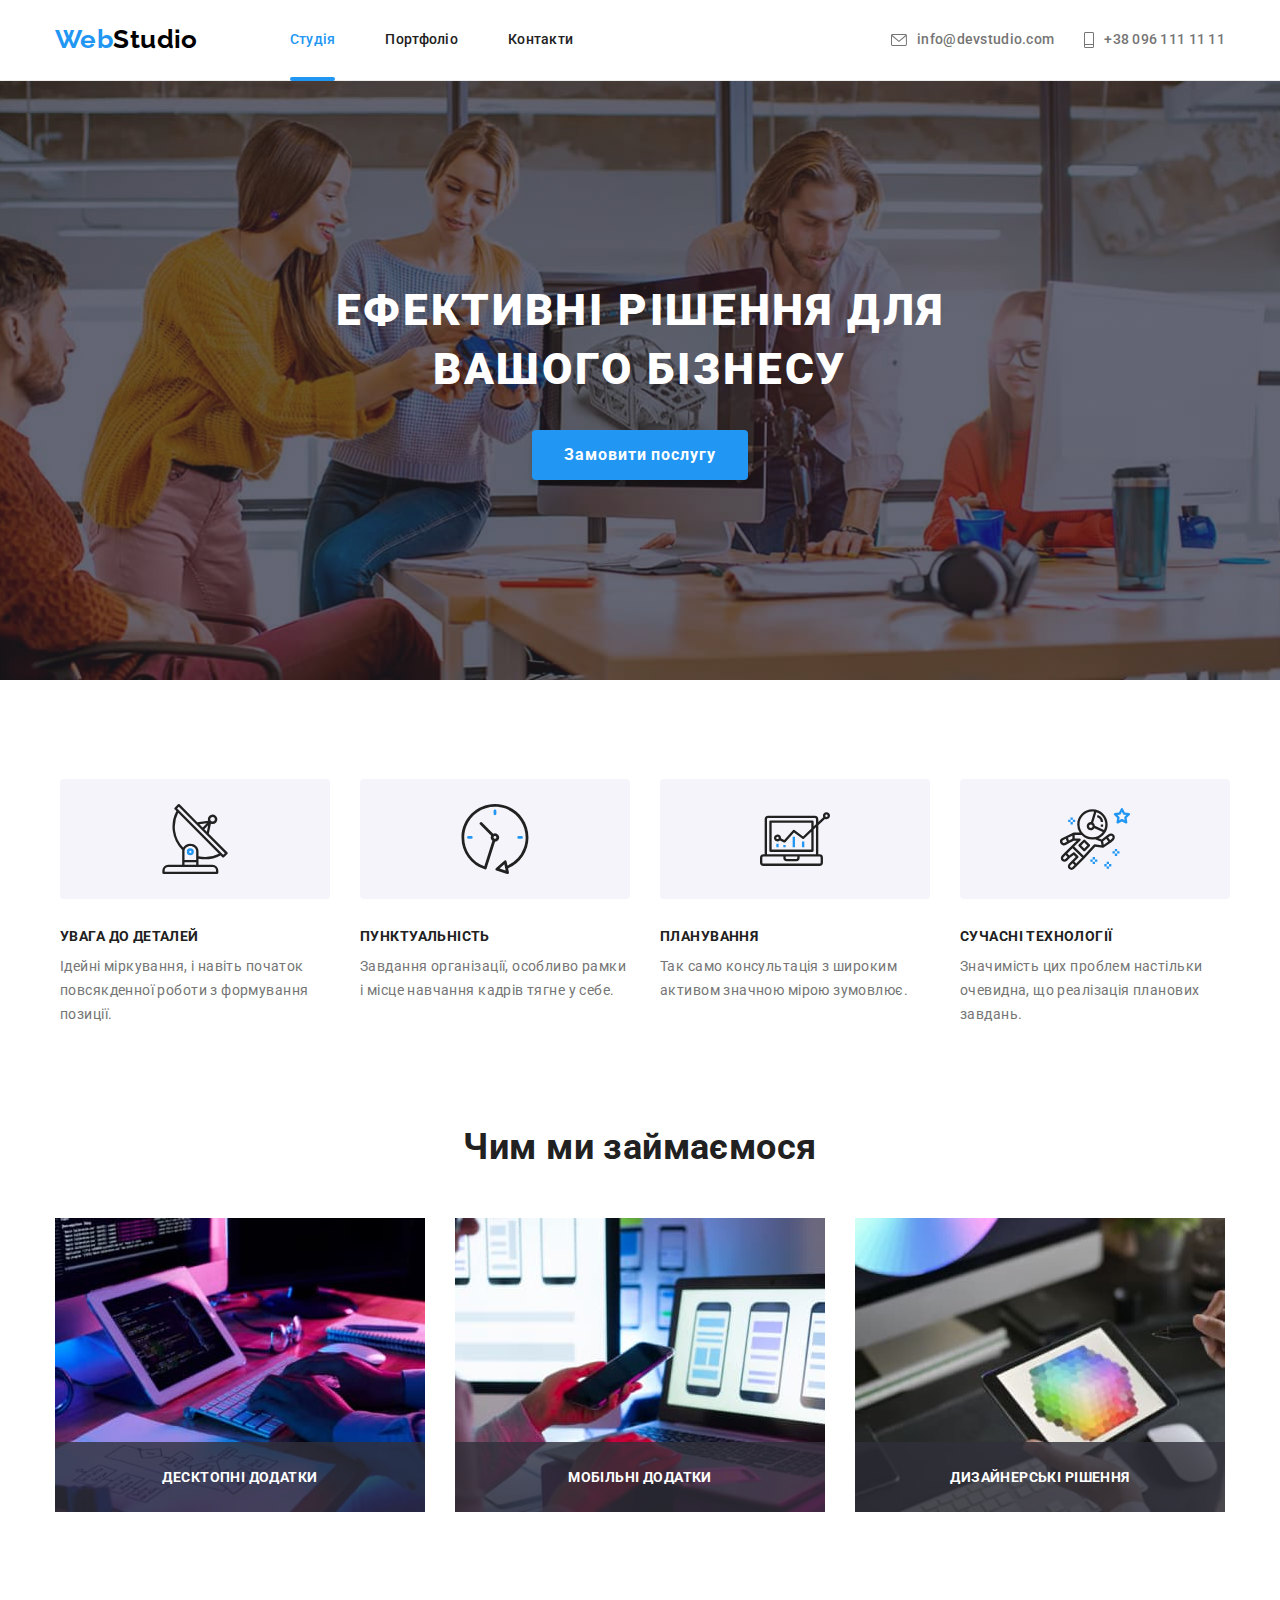
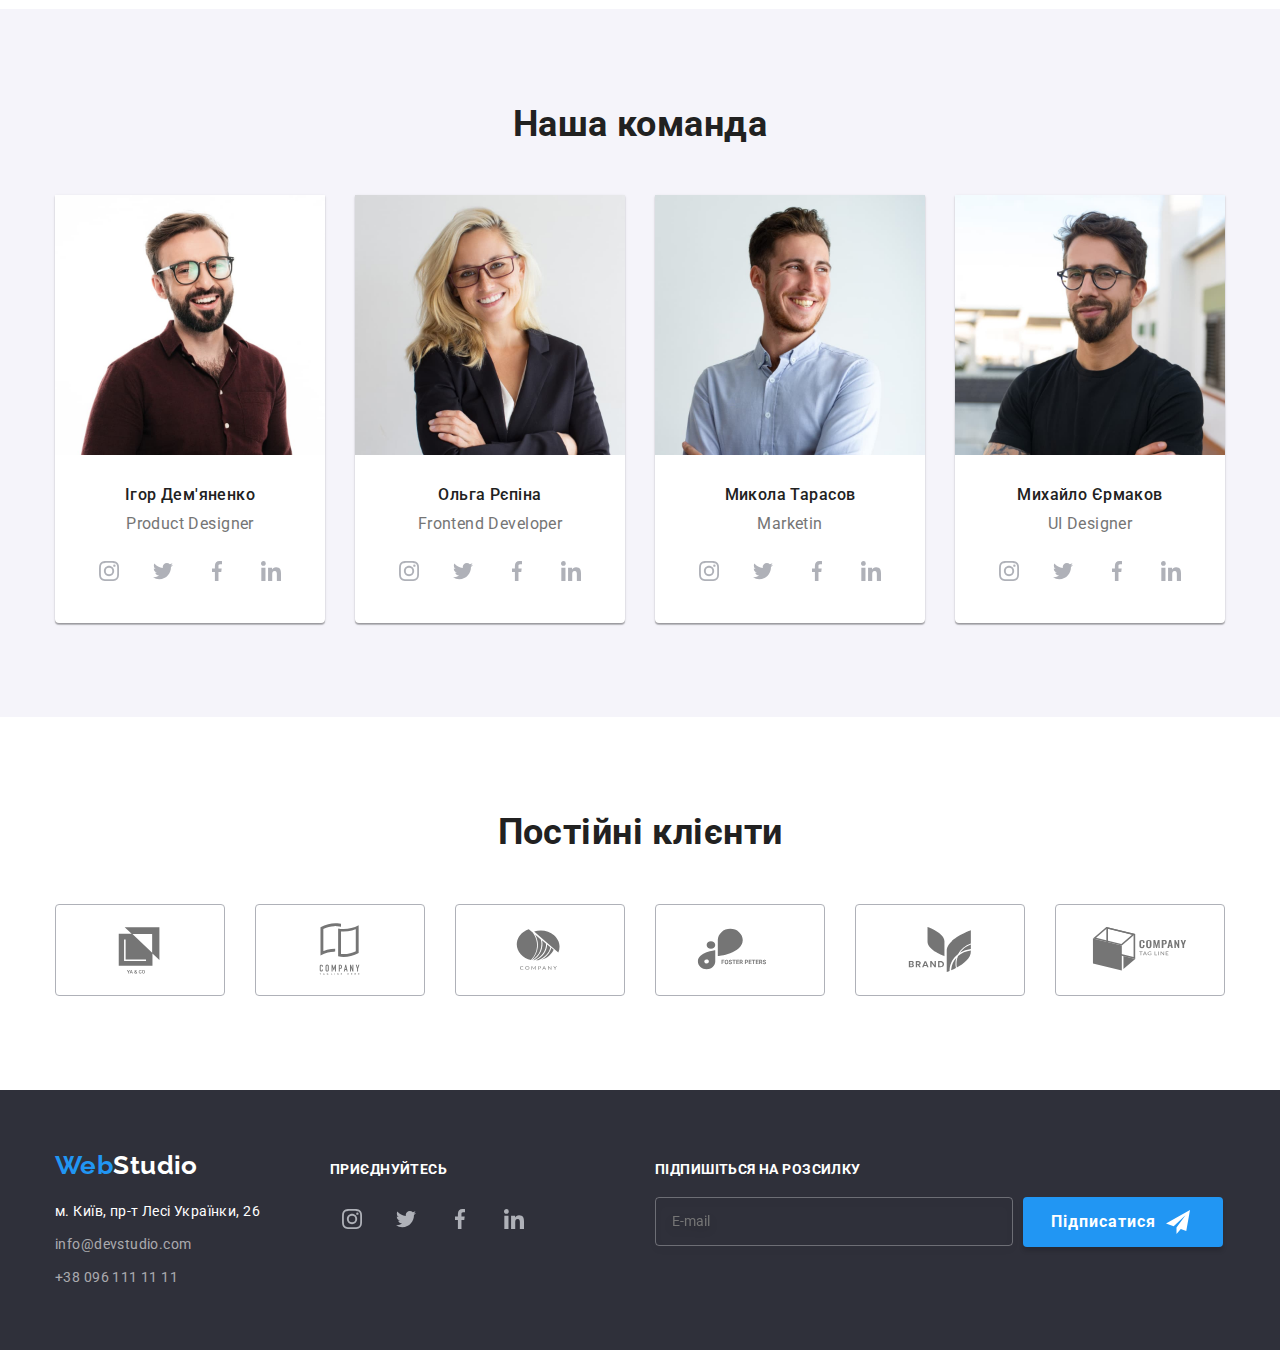
==== commit 6bcdd392: "href" ====
--- a/index.html
+++ b/index.html
@@ -9,7 +9,7 @@
       href="https://fonts.googleapis.com/css2?family=Raleway:wght@700&family=Roboto:wght@400;500;700;900&display=swap"
       rel="stylesheet"
     />
-    <link rel="stylesheet" href="./css/two-main.min.css" />
+    <link rel="stylesheet" href="./css/main.min.css" />
   </head>
   <body>
     <header class="page-header">
@@ -117,7 +117,7 @@
       <!--Чим ми займаємося-->
       <section class="section work">
         <div class="container">
-          <h2 class="section-title work__title">Чим ми займаємося</h2>
+          <h2 class="section__title work__title">Чим ми займаємося</h2>
           <ul class="products">
             <li class="products__item">
               <img
@@ -155,7 +155,7 @@
       <!--Наша команда-->
       <section class="section team">
         <div class="container">
-          <h2 class="section-title team__title">Наша команда</h2>
+          <h2 class="section__title team__title">Наша команда</h2>
           <ul class="team-list">
             <li class="team-card">
               <img
@@ -301,7 +301,7 @@
               />
               <div class="meta team-card__meta">
                 <h3 class="name team-card__name">Микола Тарасов</h3>
-                <p class="speciality team-card__namespeciality">Marketin</p>
+                <p class="speciality team-card__speciality">Marketin</p>
                 <ul class="social social__row">
                   <li class="social__items">
                     <a
@@ -430,7 +430,7 @@
       </section>
       <section class="section">
         <div class="container">
-          <h2 class="section-title clients__title">Постійні клієнти</h2>
+          <h2 class="section__title clients__title">Постійні клієнти</h2>
           <ul class="clients__row">
             <li class="gallery">
               <a
--- a/css/main.min.css
+++ b/css/main.min.css
@@ -0,0 +1 @@
+/*! modern-normalize v1.1.0 | MIT License | https://github.com/sindresorhus/modern-normalize */*,::before,::after{-webkit-box-sizing:border-box;box-sizing:border-box}html{line-height:1.15;-webkit-text-size-adjust:100%;-moz-tab-size:4;-o-tab-size:4;tab-size:4}body{margin:0;font-family:system-ui,-apple-system,"Segoe UI",Roboto,Helvetica,Arial,sans-serif,"Apple Color Emoji","Segoe UI Emoji"}hr{height:0;color:inherit}abbr[title]{-webkit-text-decoration:underline dotted;text-decoration:underline dotted}b,strong{font-weight:bolder}code,kbd,samp,pre{font-family:ui-monospace,SFMono-Regular,Consolas,"Liberation Mono",Menlo,monospace;font-size:1em}small{font-size:80%}sub,sup{font-size:75%;line-height:0;position:relative;vertical-align:baseline}sub{bottom:-0.25em}sup{top:-0.5em}table{text-indent:0;border-color:inherit}button,input,optgroup,select,textarea{font-family:inherit;font-size:100%;line-height:1.15;margin:0}button,select{text-transform:none}button,[type=button],[type=reset],[type=submit]{-webkit-appearance:button}::-moz-focus-inner{border-style:none;padding:0}:-moz-focusring{outline:1px dotted ButtonText}:-moz-ui-invalid{box-shadow:none}legend{padding:0}progress{vertical-align:baseline}::-webkit-inner-spin-button,::-webkit-outer-spin-button{height:auto}[type=search]{-webkit-appearance:textfield;outline-offset:-2px}::-webkit-search-decoration{-webkit-appearance:none}::-webkit-file-upload-button{-webkit-appearance:button;font:inherit}summary{display:list-item}h1,h2,h3,h4,h5,h6,ul,p{margin:0;padding:0}.section{padding:94px 0}.section__title{color:#212121;font-weight:700;font-size:36px;line-height:1.17;text-align:center}.icon{display:block;fill:currentColor;-webkit-transition:fill 250ms cubic-bezier(0.4, 0, 0.2, 1);transition:fill 250ms cubic-bezier(0.4, 0, 0.2, 1)}.image{display:block;height:auto;max-width:100%}.button{font-weight:700;font-size:16px;line-height:1.88;text-align:center;letter-spacing:.06em;display:block;-webkit-box-shadow:0px 4px 4px rgba(0,0,0,.15);box-shadow:0px 4px 4px rgba(0,0,0,.15);border:none;border-radius:4px;padding:10px 32px;cursor:pointer}body{background-color:#fff;color:#757575;font-family:Roboto,sans-serif;font-weight:400;font-size:14px;letter-spacing:.03em}.container{max-width:1200px;padding:0 15px;margin:0 auto}.btns-list,.portfolio__list,.address__row,.clients__row,.social,.team-list,.products,.features__cards,.contacts,.list{list-style:none}.portfolio-card__link,.social__link,.contact__link,.list__link{text-decoration:none}body{background-color:#fff;color:#757575;font-family:Roboto,sans-serif;font-weight:400;font-size:14px;letter-spacing:.03em}.container{max-width:1200px;padding:0 15px;margin:0 auto}.section{padding:94px 0}.section-title{color:#212121;font-weight:700;font-size:36px;line-height:1.17;text-align:center}.icon{display:block;fill:currentColor;-webkit-transition:fill 250ms cubic-bezier(0.4, 0, 0.2, 1);transition:fill 250ms cubic-bezier(0.4, 0, 0.2, 1)}.image{display:block;height:auto;max-width:100%}.visually-hidden{position:absolute;width:1px;height:1px;margin:-1px;border:0;padding:0;white-space:nowrap;-webkit-clip-path:inset(100%);clip-path:inset(100%);clip:rect(0 0 0 0);overflow:hidden}.button{font-weight:700;font-size:16px;line-height:1.88;text-align:center;letter-spacing:.06em;display:block;-webkit-box-shadow:0px 4px 4px rgba(0,0,0,.15);box-shadow:0px 4px 4px rgba(0,0,0,.15);border:none;border-radius:4px;padding:10px 32px;cursor:pointer}.page-header{border-bottom:1px solid #ececec}.page-header__block{display:-webkit-box;display:-ms-flexbox;display:flex;-webkit-box-align:center;-ms-flex-align:center;align-items:center}.page-header__logo{margin-right:92px}.page-header__logo--black span{color:#000}.navigation{display:-webkit-box;display:-ms-flexbox;display:flex;-webkit-box-align:center;-ms-flex-align:center;align-items:center}.list{display:-webkit-box;display:-ms-flexbox;display:flex}.list__item:not(:last-child){margin-right:50px}.list__link{color:#212121;font-weight:500;line-height:1.4;letter-spacing:.02em;text-decoration:none;display:inline-block;padding:30px 0;cursor:pointer;-webkit-transition:color 250ms cubic-bezier(0.4, 0, 0.2, 1),width 250ms cubic-bezier(0.4, 0, 0.2, 1);transition:color 250ms cubic-bezier(0.4, 0, 0.2, 1),width 250ms cubic-bezier(0.4, 0, 0.2, 1);position:relative}.list__link:hover,.list__link:focus{color:#2196f3}.list__link::after{content:"";display:block;position:absolute;bottom:-1px;left:0;width:0;height:4px;background-color:#2196f3;border-radius:2px;-webkit-transition:width 250ms cubic-bezier(0.4, 0, 0.2, 1);transition:width 250ms cubic-bezier(0.4, 0, 0.2, 1)}.list__link:hover::after{width:100%}.list__link--active{color:#2196f3}.list__link--active::after{content:"";display:block;position:absolute;bottom:-1px;left:0;width:100%;height:4px;background-color:#2196f3;border-radius:2px}.contacts{display:-webkit-box;display:-ms-flexbox;display:flex;-webkit-box-pack:center;-ms-flex-pack:center;justify-content:center;-webkit-box-align:center;-ms-flex-align:center;align-items:center}.page-header__contact{margin-left:auto}.contact__item:not(:last-child){margin-right:30px}.contact__link{display:-webkit-box;display:-ms-flexbox;display:flex;-webkit-box-align:center;-ms-flex-align:center;align-items:center;font-weight:500;line-height:1.4;letter-spacing:.02em;color:inherit;-webkit-transition:color 250ms cubic-bezier(0.4, 0, 0.2, 1);transition:color 250ms cubic-bezier(0.4, 0, 0.2, 1)}.contact__link:hover,.contact__link:focus,.contact__link:hover .icon,.contact__link:focus .icon{color:#2196f3}.contact__icon{display:inline-block;margin-right:10px}.logo{color:#2196f3;display:inline-block;font-family:Raleway,sans-serif;font-weight:700;font-size:26px;line-height:1.19;text-decoration:none}.hero{padding:200px 0;max-width:1600px;margin:0 auto;background-color:#c4c4c4;background-image:-webkit-gradient(linear, left top, right top, from(rgba(47, 48, 58, 0.4)), to(rgba(47, 48, 58, 0.4))),url(../images/hero.jpg);background-image:linear-gradient(to right, rgba(47, 48, 58, 0.4), rgba(47, 48, 58, 0.4)),url(../images/hero.jpg);background-size:cover;background-repeat:no-repeat;background-position:center}.title{text-align:center;color:#fff;max-width:696px;font-weight:900;font-size:44px;line-height:1.36;letter-spacing:.06em;text-transform:uppercase}.hero__title{margin:0 auto 30px}.hero__button{margin:0 auto;color:#fff;background-color:#2196f3}.features__cards{display:-webkit-box;display:-ms-flexbox;display:flex;gap:30px;padding:5px}.thumba{display:-webkit-box;display:-ms-flexbox;display:flex;-webkit-box-pack:center;-ms-flex-pack:center;justify-content:center;-webkit-box-align:center;-ms-flex-align:center;align-items:center;width:270px;height:120px;border-radius:4px;background-color:#f5f4fa}.card__thumba:not(:last-child){margin-bottom:30px}.thumba__label{font-weight:700;font-size:14px;line-height:1.14;text-transform:uppercase;color:#212121}.thumba__label:not(:last-child){margin-bottom:10px}.description{line-height:1.71;color:#757575}.work{padding-top:0}.work__title{margin-bottom:50px}.products{display:-webkit-inline-box;display:-ms-inline-flexbox;display:inline-flex;-webkit-column-gap:30px;-moz-column-gap:30px;column-gap:30px}.products__item{position:relative;max-width:370px;overflow:hidden}.content-hidden{position:absolute;bottom:0;left:0;width:100%;padding:27px 10px;color:#fff;font-weight:700;text-align:center;line-height:1.1428;text-transform:uppercase;background-color:rgba(47,48,58,.8);opacity:1}.team{background-color:#f5f4fa}.team__title{margin-bottom:50px}.team-list{display:-webkit-box;display:-ms-flexbox;display:flex;-webkit-column-gap:30px;-moz-column-gap:30px;column-gap:30px;-webkit-box-pack:center;-ms-flex-pack:center;justify-content:center}.team-card{background-color:#fff;-webkit-box-shadow:0px 1px 3px rgba(0,0,0,.12),0px 1px 1px rgba(0,0,0,.14),0px 2px 1px rgba(0,0,0,.2);box-shadow:0px 1px 3px rgba(0,0,0,.12),0px 1px 1px rgba(0,0,0,.14),0px 2px 1px rgba(0,0,0,.2);border-radius:0px 0px 4px 4px}.meta{padding:30px 0;display:-webkit-box;display:-ms-flexbox;display:flex;-webkit-box-orient:vertical;-webkit-box-direction:normal;-ms-flex-direction:column;flex-direction:column;-webkit-box-align:center;-ms-flex-align:center;align-items:center}.name{font-weight:500;font-size:16px;line-height:1.1875;text-align:center;color:#212121;padding:0 10px}.team-card__name:not(:last-child){margin-bottom:10px}.speciality{font-size:16px;line-height:1.1875;text-align:center;padding:0 10px}.team-card__speciality:not(:last-child){margin-bottom:16px}.social{display:-webkit-box;display:-ms-flexbox;display:flex;width:206px;height:44px;-webkit-column-gap:10px;-moz-column-gap:10px;column-gap:10px}.social__items{color:#afb1b8}.social__link{display:-webkit-box;display:-ms-flexbox;display:flex;-webkit-box-pack:center;-ms-flex-pack:center;justify-content:center;-webkit-box-align:center;-ms-flex-align:center;align-items:center;width:44px;height:44px;color:inherit;border-radius:50%;text-decoration:none;-webkit-transition:background-color 250ms cubic-bezier(0.4, 0, 0.2, 1);transition:background-color 250ms cubic-bezier(0.4, 0, 0.2, 1)}.social__link:hover,.social__link:focus{background-color:#2196f3}.social__link:hover .social__icon,.social__link:focus .social__icon{fill:#fff}.clients{padding:50px 0}.clients__title{margin-bottom:50px}.clients__row{display:-webkit-box;display:-ms-flexbox;display:flex;-ms-flex-wrap:wrap;flex-wrap:wrap;-webkit-column-gap:30px;-moz-column-gap:30px;column-gap:30px}.gallery__link{display:-webkit-box;display:-ms-flexbox;display:flex;color:inherit;text-decoration:none;fill:#afb1b8;width:170px;height:92px;-webkit-box-align:center;-ms-flex-align:center;align-items:center;-webkit-box-pack:center;-ms-flex-pack:center;justify-content:center;border:1px solid #afb1b8;border-radius:4px;-webkit-transition:border-color 250ms cubic-bezier(0.4, 0, 0.2, 1);transition:border-color 250ms cubic-bezier(0.4, 0, 0.2, 1)}.gallery__link:hover,.gallery__link:focus{border-color:#2196f3}.gallery__link:hover .gallery__icon,.gallery__link:focus .gallery__icon{fill:#2196f3}.page-footer{padding:60px 0;background-color:#2f303a}.box{display:-webkit-box;display:-ms-flexbox;display:flex;list-style:none;-webkit-box-align:baseline;-ms-flex-align:baseline;align-items:baseline}.page-footer__logo{margin-bottom:20px}.page-footer__logo--white span{color:#fff}.address__item:not(:last-child){margin-bottom:9px}.address__link{font-style:normal;text-decoration:none;line-height:1.71;-webkit-transition:color 250ms cubic-bezier(0.4, 0, 0.2, 1);transition:color 250ms cubic-bezier(0.4, 0, 0.2, 1)}.address__link:hover,.address__link:focus{color:#2196f3}.address__link--white{color:#fff}.address__link--gray{color:rgba(255,255,255,.6)}.box__social{margin-left:70px}.slogan{font-weight:700;line-height:1.1428;text-transform:uppercase;color:#fff}.social__slogan{margin-bottom:20px}.box__sending{margin-left:auto;max-width:570px;width:100%}.sending__slogan{margin-bottom:20px}.form{display:-webkit-box;display:-ms-flexbox;display:flex;gap:10px;width:100%;-webkit-box-align:center;-ms-flex-align:center;align-items:center}.form__mail{display:block;width:100%;max-width:358px}.form__mail::-webkit-input-placeholder{font-size:16px;line-height:1.25;color:rgba(255,255,255,.6)}.form__mail::-moz-placeholder{font-size:16px;line-height:1.25;color:rgba(255,255,255,.6)}.form__mail:-ms-input-placeholder{font-size:16px;line-height:1.25;color:rgba(255,255,255,.6)}.form__mail::-ms-input-placeholder{font-size:16px;line-height:1.25;color:rgba(255,255,255,.6)}.form__mail::placeholder{font-size:16px;line-height:1.25;color:rgba(255,255,255,.6)}.mail__input{padding:15px 16px;background-color:rgba(0,0,0,0);border:1px solid rgba(255,255,255,.3);-webkit-filter:drop-shadow(0px 4px 4px rgba(0, 0, 0, 0.15));filter:drop-shadow(0px 4px 4px rgba(0, 0, 0, 0.15));border-radius:4px;outline:none;width:100%;color:#fff}.form__btn{display:-webkit-box;display:-ms-flexbox;display:flex;-webkit-box-align:center;-ms-flex-align:center;align-items:center;gap:10px;padding:10px 28px;min-width:200px;background-color:#2196f3;-webkit-box-shadow:0px 4px 4px rgba(0,0,0,.15);box-shadow:0px 4px 4px rgba(0,0,0,.15);border-radius:4px;border:none;color:#fff;font-weight:700;font-size:16px;line-height:1.88;letter-spacing:.06em;cursor:pointer}.btn__icon{fill:#fff}.portfolio{padding-bottom:100px;background-color:#fff}.portfolio__list{display:-webkit-box;display:-ms-flexbox;display:flex;-ms-flex-wrap:wrap;flex-wrap:wrap;-webkit-box-pack:center;-ms-flex-pack:center;justify-content:center;gap:30px}.portfolio-card:hover{-webkit-box-shadow:0px 1px 1px rgba(0,0,0,.12),0px 4px 4px rgba(0,0,0,.06),1px 4px 6px rgba(0,0,0,.16);box-shadow:0px 1px 1px rgba(0,0,0,.12),0px 4px 4px rgba(0,0,0,.06),1px 4px 6px rgba(0,0,0,.16)}.portfolio-card__link{display:block;-webkit-transition:color 250ms cubic-bezier(0.4, 0, 0.2, 1);transition:color 250ms cubic-bezier(0.4, 0, 0.2, 1)}.potfolio-card__box{position:relative;overflow:hidden}.portfolio-card__hidden{position:absolute;top:0;left:0;width:100%;height:100%;padding:63px 24px;background-color:rgba(33,150,243,.9);color:#fff;font-size:18px;line-height:1.56;-webkit-transform:translateY(100%);transform:translateY(100%);-webkit-transition:-webkit-transform 250ms cubic-bezier(0.4, 0, 0.2, 1);transition:-webkit-transform 250ms cubic-bezier(0.4, 0, 0.2, 1);transition:transform 250ms cubic-bezier(0.4, 0, 0.2, 1);transition:transform 250ms cubic-bezier(0.4, 0, 0.2, 1), -webkit-transform 250ms cubic-bezier(0.4, 0, 0.2, 1)}.portfolio-card__link:focus .portfolio-card__hidden,.portfolio-card__link:hover .portfolio-card__hidden{-webkit-transform:translateY(0);transform:translateY(0)}.portfolio-card__description{padding:20px 24px;border:1px solid #eee}.portfolio-card__description:not(:last-child){margin-bottom:4px}.portfolio-card__title{color:#212121;font-weight:700;font-size:18px;line-height:2;letter-spacing:.06em}.portfolio-card__title:not(:last-child){margin-bottom:4px}.portfolio-card__text{color:#757575;padding:0 5px;font-size:16px;line-height:1.88}.portfolio-card__text:not(:last-child){margin-bottom:4px}.btns-list{display:-webkit-box;display:-ms-flexbox;display:flex;-webkit-box-pack:center;-ms-flex-pack:center;justify-content:center;-webkit-column-gap:8px;-moz-column-gap:8px;column-gap:8px;margin-bottom:50px}.btns-list__item{-webkit-box-shadow:none;box-shadow:none}.btns-list__item:hover,.btns-list__item:focus{-webkit-box-shadow:0px 3px 1px rgba(0,0,0,.1),0px 1px 2px rgba(0,0,0,.08),0px 2px 2px rgba(0,0,0,.12);box-shadow:0px 3px 1px rgba(0,0,0,.1),0px 1px 2px rgba(0,0,0,.08),0px 2px 2px rgba(0,0,0,.12)}.btns-list__button{color:#212121;background-color:#f5f4fa;padding:6px 22px;border:none;border-radius:4px;font-family:inherit;font-weight:500;font-size:16px;line-height:1.62;text-align:center;-webkit-transition:color 250ms cubic-bezier(0.4, 0, 0.2, 1),background-color 250ms cubic-bezier(0.4, 0, 0.2, 1);transition:color 250ms cubic-bezier(0.4, 0, 0.2, 1),background-color 250ms cubic-bezier(0.4, 0, 0.2, 1);cursor:pointer}.btns-list__button:focus,.btns-list__button:hover{color:#fff;background-color:#2196f3}.backdrop{position:fixed;top:0;left:0;z-index:999;width:100%;height:100%;background-color:rgba(0,0,0,.2);-webkit-transition:visibility 250ms cubic-bezier(0.4, 0, 0.2, 1),opacity 250ms cubic-bezier(0.4, 0, 0.2, 1);transition:visibility 250ms cubic-bezier(0.4, 0, 0.2, 1),opacity 250ms cubic-bezier(0.4, 0, 0.2, 1)}.backdrop__modal{position:absolute;display:block;top:50%;left:50%;-webkit-transform:translate(-50%, -50%) rotate(0deg);transform:translate(-50%, -50%) rotate(0deg);padding:40px;max-width:528px;max-height:581px;width:100%;height:100%;padding:40px;background-color:#fff;-webkit-box-shadow:0px 1px 3px rgba(0,0,0,.12),0px 1px 1px rgba(0,0,0,.14),0px 2px 1px rgba(0,0,0,.2);box-shadow:0px 1px 3px rgba(0,0,0,.12),0px 1px 1px rgba(0,0,0,.14),0px 2px 1px rgba(0,0,0,.2);border-radius:4px;-webkit-transition:-webkit-transform 700ms cubic-bezier(0.4, 0, 0.2, 1);transition:-webkit-transform 700ms cubic-bezier(0.4, 0, 0.2, 1);transition:transform 700ms cubic-bezier(0.4, 0, 0.2, 1);transition:transform 700ms cubic-bezier(0.4, 0, 0.2, 1), -webkit-transform 700ms cubic-bezier(0.4, 0, 0.2, 1)}.backdrop.is-hidden .backdrop__modal{-webkit-transform:translate(-50%, -50%) rotate(-180deg);transform:translate(-50%, -50%) rotate(-180deg)}.is-hidden{visibility:hidden;pointer-events:none;opacity:0}.close-modal{position:absolute;top:8px;right:8px;width:30px;height:30px;background:#fff;border:1px solid rgba(0,0,0,.1);border-radius:50%;-webkit-transition:border-color 250ms cubic-bezier(0.4, 0, 0.2, 1);transition:border-color 250ms cubic-bezier(0.4, 0, 0.2, 1)}.close-modal:hover,.close-modal:focus{border-color:#2196f3}.close-modal__icon{position:absolute;top:50%;left:50%;-webkit-transform:translate(-50%, -50%);transform:translate(-50%, -50%);-webkit-transition:fill 250ms cubic-bezier(0.4, 0, 0.2, 1);transition:fill 250ms cubic-bezier(0.4, 0, 0.2, 1);fill:#000}.close-modal:hover .close-modal__icon,.close-modal:focus .close-modal__icon{fill:#2196f3}.close-modal__title{font-weight:700;font-size:20px;line-height:1.15;text-align:center;color:#000;margin-bottom:12px}.form__modal{width:100%;margin:0 auto}.group-row{width:100%}.group-row:not(:last-child){margin-bottom:10px}.label__group-row{font-size:12px;line-height:1.1667;letter-spacing:.01em;color:#757575}.label__group-row:not(:last-child){margin-bottom:4px}.input-modal{position:relative}.input-modal__inf{width:100%;border:1px solid rgba(33,33,33,.2);border-radius:4px;outline:none;min-height:40px;height:100%;padding:12px 15px 12px 42px;-webkit-transition:border-color 250ms cubic-bezier(0.4, 0, 0.2, 1);transition:border-color 250ms cubic-bezier(0.4, 0, 0.2, 1);cursor:pointer}.input-modal__inf:focus,.input-modal__inf:hover{border-color:#2196f3}.input-modal__icon{position:absolute;top:50%;left:12px;-webkit-transform:translateY(-50%);transform:translateY(-50%);fill:#212121;-webkit-transition:fill 250ms cubic-bezier(0.4, 0, 0.2, 1);transition:fill 250ms cubic-bezier(0.4, 0, 0.2, 1)}.input-modal__inf:focus+.input-modal__icon,.input-modal__inf:hover+.input-modal__icon{fill:#2196f3}.group-row__textarea{width:100%;min-height:120px;height:100%;border:1px solid rgba(33,33,33,.2);border-radius:4px;padding:12px 16px;outline:none;cursor:pointer;resize:none;-webkit-transition:border-color 250ms cubic-bezier(0.4, 0, 0.2, 1);transition:border-color 250ms cubic-bezier(0.4, 0, 0.2, 1)}.group-row__textarea ::-webkit-input-placeholder{font-family:"Roboto";font-size:12px;line-height:1.66;letter-spacing:.01em;color:var(--textarea-placholder-color)}.group-row__textarea ::-moz-placeholder{font-family:"Roboto";font-size:12px;line-height:1.66;letter-spacing:.01em;color:var(--textarea-placholder-color)}.group-row__textarea :-ms-input-placeholder{font-family:"Roboto";font-size:12px;line-height:1.66;letter-spacing:.01em;color:var(--textarea-placholder-color)}.group-row__textarea ::-ms-input-placeholder{font-family:"Roboto";font-size:12px;line-height:1.66;letter-spacing:.01em;color:var(--textarea-placholder-color)}.group-row__textarea ::placeholder{font-family:"Roboto";font-size:12px;line-height:1.66;letter-spacing:.01em;color:var(--textarea-placholder-color)}.group-row__textarea:not(:last-child){margin-bottom:10px}.group-textarea:not(:last-child){margin-bottom:10px}.textarea__group-textarea{width:100%;min-height:120px;height:100%;border:1px solid var(--border-modal-input-color);border-radius:4px;padding:12px 16px;outline:none;cursor:pointer;resize:none;-webkit-transition:border-color 250ms cubic-bezier(0.4, 0, 0.2, 1);transition:border-color 250ms cubic-bezier(0.4, 0, 0.2, 1)}.textarea__group-textarea::-webkit-input-placeholder{font-family:"Roboto";font-size:12px;line-height:1.66;letter-spacing:.01em;color:rgba(117,117,117,.5)}.textarea__group-textarea::-moz-placeholder{font-family:"Roboto";font-size:12px;line-height:1.66;letter-spacing:.01em;color:rgba(117,117,117,.5)}.textarea__group-textarea:-ms-input-placeholder{font-family:"Roboto";font-size:12px;line-height:1.66;letter-spacing:.01em;color:rgba(117,117,117,.5)}.textarea__group-textarea::-ms-input-placeholder{font-family:"Roboto";font-size:12px;line-height:1.66;letter-spacing:.01em;color:rgba(117,117,117,.5)}.textarea__group-textarea::placeholder{font-family:"Roboto";font-size:12px;line-height:1.66;letter-spacing:.01em;color:rgba(117,117,117,.5)}.textarea__group-textarea:focus,.textarea__group-textarea:hover{border-color:#2196f3}.group-checkbox{width:100%}.group-checkbox:not(:last-child){margin-bottom:33px}.label__group-checkbox{display:-webkit-box;display:-ms-flexbox;display:flex;-webkit-box-pack:center;-ms-flex-pack:center;justify-content:center;width:100%;gap:7px;-webkit-box-align:center;-ms-flex-align:center;align-items:center;font-size:14px;line-height:1.71;color:#757575;cursor:pointer}.input__group-checkbox{-webkit-appearence:none;-moz--appearence:none;-webkit-appearance:none;-moz-appearance:none;appearance:none;position:absolute}.icon__group-checkbox{display:-webkit-inline-box;display:-ms-inline-flexbox;display:inline-flex;width:16px;height:15px;border:2px solid #212121;border-radius:2px;-webkit-transition:background-image 250ms cubic-bezier(0.4, 0, 0.2, 1),border-color 250ms cubic-bezier(0.4, 0, 0.2, 1);transition:background-image 250ms cubic-bezier(0.4, 0, 0.2, 1),border-color 250ms cubic-bezier(0.4, 0, 0.2, 1)}.input__group-checkbox:checked+.icon__group-checkbox{background-color:#2196f3;background-image:url(../images/check.svg);background-size:contain;background-position:center;border-color:#2196f3;background-origin:border-box}.link__group-checkbox{color:#2196f3;text-decoration:underline}.button__modal{display:-webkit-box;display:-ms-flexbox;display:flex;-webkit-box-pack:center;-ms-flex-pack:center;justify-content:center;-webkit-box-align:center;-ms-flex-align:center;align-items:center}.submit__modal{padding:10px 52px;background-color:#2196f3;-webkit-box-shadow:0px 4px 4px rgba(0,0,0,.15);box-shadow:0px 4px 4px rgba(0,0,0,.15);border-radius:4px;border:none;cursor:pointer;font-family:"Roboto";font-weight:700;font-size:16px;line-height:1.88;text-align:center;letter-spacing:.06em;color:#fff}/*# sourceMappingURL=main.min.css.map */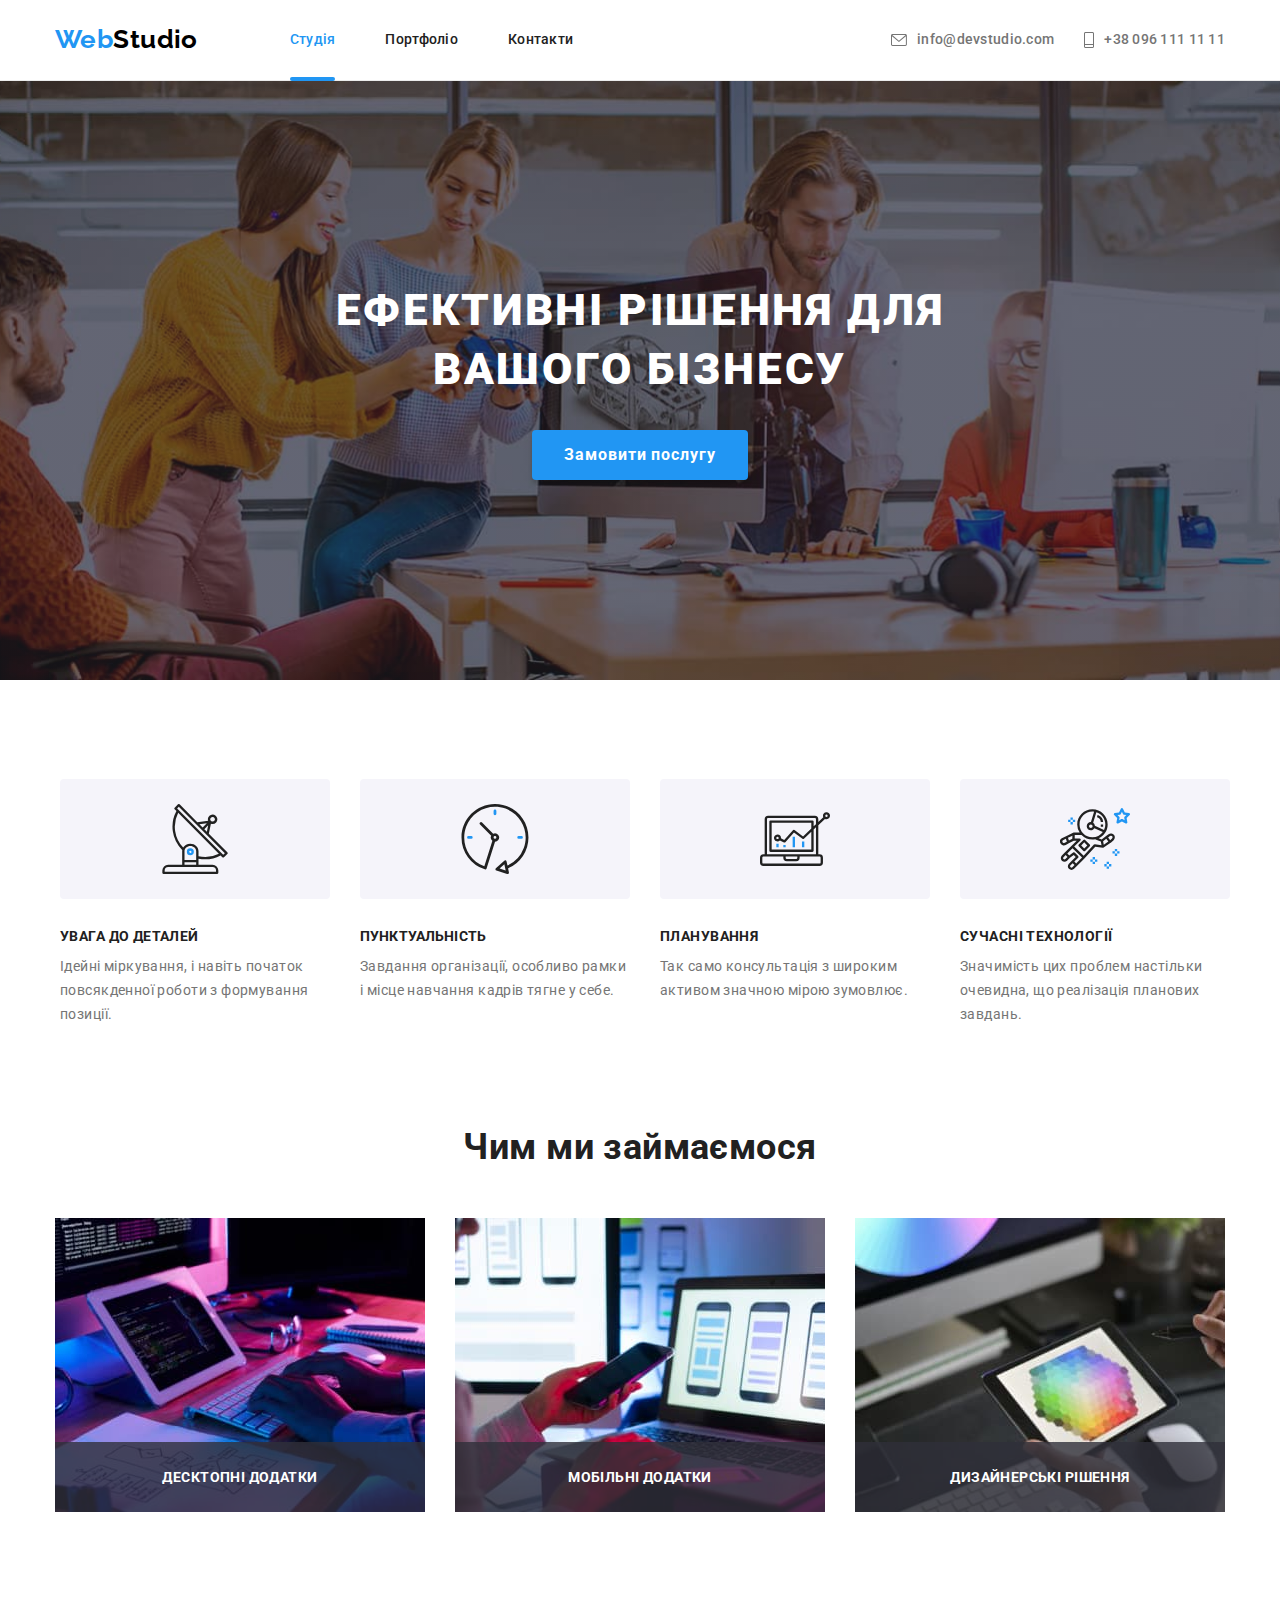
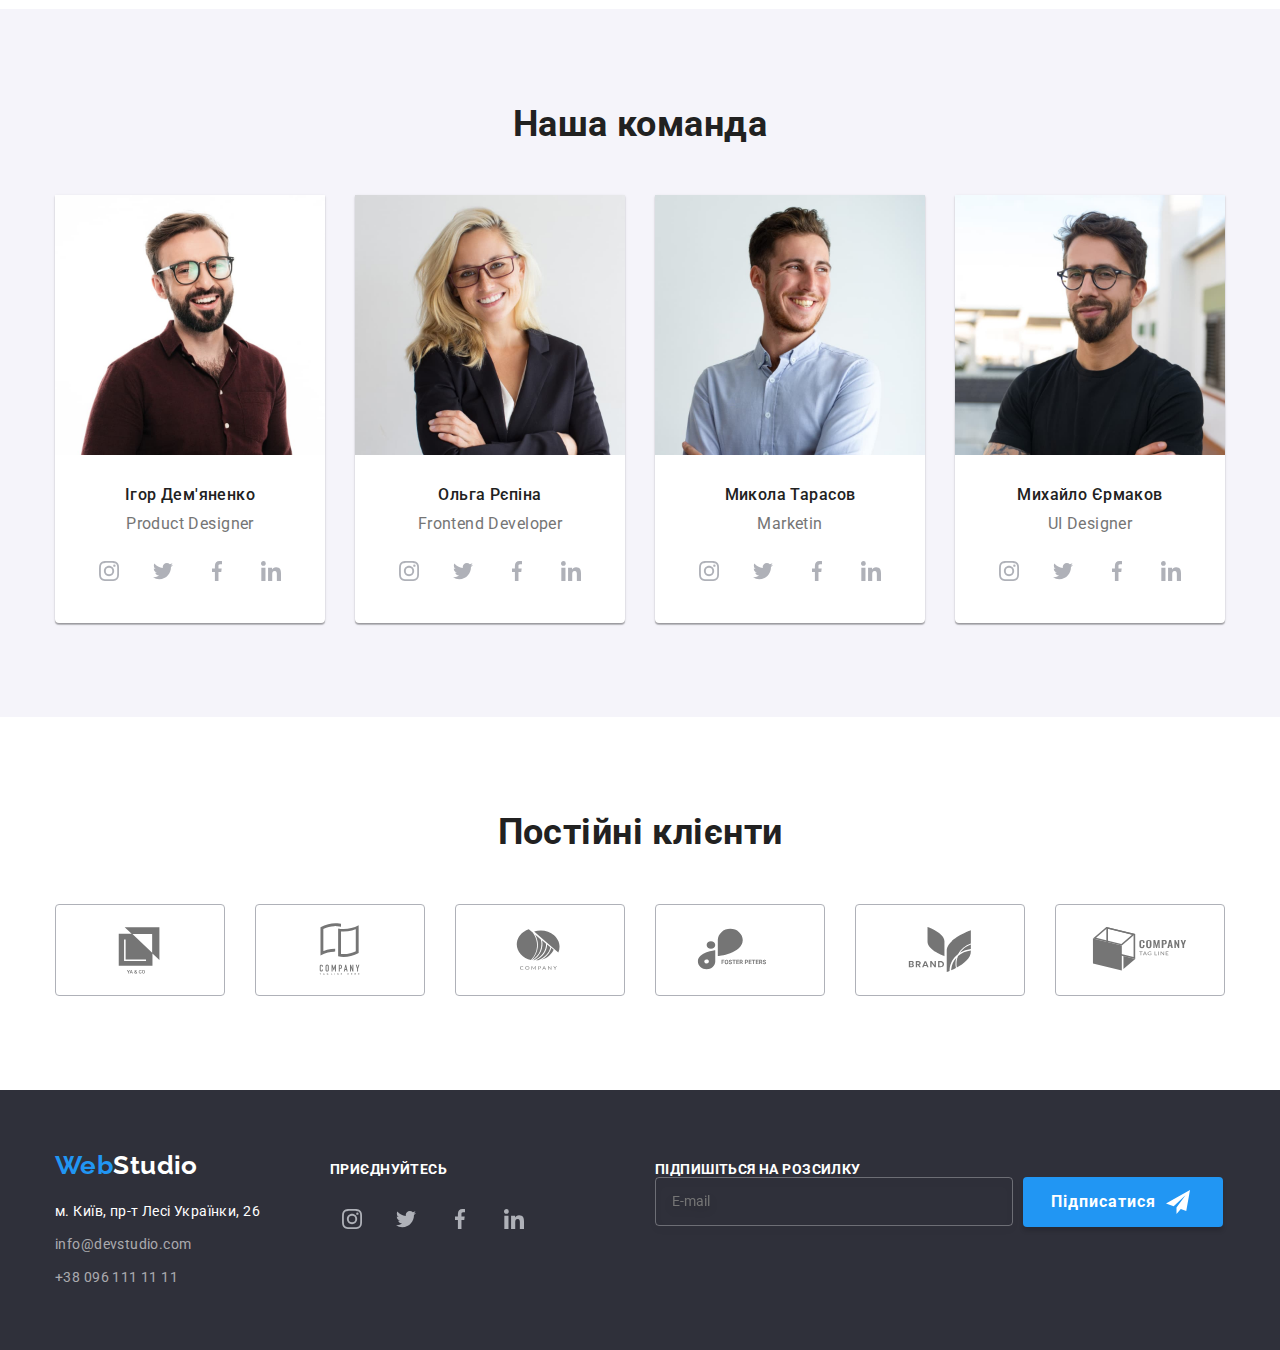
==== commit 596706b6: "index hw7" ====
--- a/index.html
+++ b/index.html
@@ -15,23 +15,23 @@
     <header class="page-header">
       <div class="container">
         <div class="page-header__block">
-          <a class="logo page-header__logo page-header__logo--black" lang="en" href="./index.html">
+          <a href="./index.html" class="logo page-header__logo page-header__logo--black" lang="en">
             Web<span>Studio</span>
           </a>
           <nav class="navigation page-header__navigation">
-            <ul class="list page-header__list">
-              <li class="list__item">
-                <a href="" class="list__link list__link--active" href="./index.html">Студія</a>
+            <ul class="navigation__list">
+              <li class="navigation__item">
+                <a href="./index.html" class="navigation__link navigation__link--active">Студія</a>
               </li>
-              <li class="list__item">
-                <a href="" class="list__link" href="./portfolio.html">Портфоліо</a>
+              <li class="navigation__item">
+                <a href="./portfolio.html" class="navigation__link">Портфоліо</a>
               </li>
-              <li class="list__item">
-                <a href="" class="list__link">Контакти</a>
+              <li class="navigation__item">
+                <a href="" class="navigation__link">Контакти</a>
               </li>
             </ul>
           </nav>
-          <ul class="contacts page-header__contact">
+          <ul class="contact page-header__contact">
             <li class="contact__item">
               <a class="contact__link" href="mailto:info@devstudio.com">
                 <svg class="icon contact__icon" width="16" height="12">
@@ -56,7 +56,7 @@
       <!-- Герой -->
       <section class="hero">
         <div class="container">
-          <h1 class="title hero__title">Ефективні рішення для вашого бізнесу</h1>
+          <h1 class="hero__title">Ефективні рішення для вашого бізнесу</h1>
           <button class="button hero__button" type="submit" data-modal-open>
             Замовити послугу
           </button>
@@ -66,48 +66,48 @@
       <section class="section">
         <div class="container">
           <h2 class="visually-hidden">Переваги</h2>
-          <ul class="cards features__cards">
-            <li class="cards__item">
-              <div class="thumba card__thumba">
-                <svg class="icon thumba__icon" width="70" height="70">
+          <ul class="features">
+            <li>
+              <div class="features__card">
+                <svg class="icon" width="70" height="70">
                   <use xlink:href="./images/sprite.svg#icon-antenna"></use>
                 </svg>
               </div>
-              <h3 class="label thumba__label">УВАГА ДО ДЕТАЛЕЙ</h3>
-              <p class="description thumba__description">
+              <h3 class="features__label">УВАГА ДО ДЕТАЛЕЙ</h3>
+              <p class="features__description">
                 Ідейні міркування, і навіть початок повсякденної роботи з формування позиції.
               </p>
             </li>
-            <li class="cards__item">
-              <div class="thumba card__thumba">
-                <svg class="icon thumba__icon" width="70" height="70">
+            <li>
+              <div class="features__card">
+                <svg class="icon" width="70" height="70">
                   <use xlink:href="./images/sprite.svg#icon-clock"></use>
                 </svg>
               </div>
-              <h3 class="label thumba__label">ПУНКТУАЛЬНІСТЬ</h3>
-              <p class="description thumba__description">
+              <h3 class="label features__label">ПУНКТУАЛЬНІСТЬ</h3>
+              <p class="features__description">
                 Завдання організації, особливо рамки і місце навчання кадрів тягне у себе.
               </p>
             </li>
-            <li class="cards__item">
-              <div class="thumba card__thumba">
-                <svg class="icon thumba__icon" width="70" height="70">
+            <li>
+              <div class="features__card">
+                <svg class="icon" width="70" height="70">
                   <use xlink:href="./images/sprite.svg#icon-diagram"></use>
                 </svg>
               </div>
-              <h3 class="label thumba__label">ПЛАНУВАННЯ</h3>
-              <p class="description thumba__description">
+              <h3 class="features__label">ПЛАНУВАННЯ</h3>
+              <p class="features__description">
                 Так само консультація з широким активом значною мірою зумовлює.
               </p>
             </li>
-            <li class="cards__item">
-              <div class="thumba card__thumba">
-                <svg class="icon thumba__icon" width="70" height="70">
+            <li>
+              <div class="features__card">
+                <svg class="icon" width="70" height="70">
                   <use xlink:href="./images/sprite.svg#icon-astronaut"></use>
                 </svg>
               </div>
-              <h3 class="label thumba__label">СУЧАСНІ ТЕХНОЛОГІЇ</h3>
-              <p class="description thumba__description">
+              <h3 class="features__label">СУЧАСНІ ТЕХНОЛОГІЇ</h3>
+              <p class="features__description">
                 Значимість цих проблем настільки очевидна, що реалізація планових завдань.
               </p>
             </li>
@@ -118,36 +118,36 @@
       <section class="section work">
         <div class="container">
           <h2 class="section__title work__title">Чим ми займаємося</h2>
-          <ul class="products">
-            <li class="products__item">
+          <ul class="work-list">
+            <li class="work-list__item">
               <img
-                class="content__image image"
+                class="image"
                 src="./images/doing_1.jpg"
                 alt="Набирання коду відповідно алгоритму"
                 width="370"
                 height="294"
               />
-              <p class="content-hidden">Десктопні додатки</p>
-            </li>
-            <li class="products__item">
+              <p class="work-list__hidden">Десктопні додатки</p>
+            </li>
+            <li class="work-list__item">
               <img
-                class="content__image image"
+                class="image"
                 src="./images/doing_2.jpg"
                 alt="Провірка адаптивної версії на телефоні"
                 width="370"
                 height="294"
               />
-              <p class="content-hidden">Мобільні додатки</p>
-            </li>
-            <li class="products__item">
+              <p class="work-list__hidden">Мобільні додатки</p>
+            </li>
+            <li class="work-list__item">
               <img
-                class="content__image image"
+                class="image"
                 src="./images/doing_3.jpg"
                 alt="Вибір основного кольору з кольорової гами"
                 width="370"
                 height="294"
               />
-              <p class="content-hidden">Дизайнерські рішення</p>
+              <p class="work-list__hidden">Дизайнерські рішення</p>
             </li>
           </ul>
         </div>
@@ -165,10 +165,10 @@
                 width="270"
                 height="260"
               />
-              <div class="meta team-card__meta">
-                <h3 class="name team-card__name">Ігор Дем'яненко</h3>
+              <div class="team-card__meta">
+                <h3 class="team-card__name">Ігор Дем'яненко</h3>
                 <p class="speciality team-card__speciality">Product Designer</p>
-                <ul class="social social__row">
+                <ul class="social">
                   <li class="social__items">
                     <a
                       class="social__link"
@@ -432,80 +432,80 @@
         <div class="container">
           <h2 class="section__title clients__title">Постійні клієнти</h2>
           <ul class="clients__row">
-            <li class="gallery">
+            <li>
               <a
-                class="gallery__link"
+                class="clients__link"
                 href="#"
                 target="_blank"
                 aria-label="instagram"
                 rel="noreferrer noopener"
               >
-                <svg class="icon gallery__icon" width="106" height="60">
+                <svg class="icon clients__icon" width="106" height="60">
                   <use xlink:href="./images/sprite.svg#icon-client1"></use>
                 </svg>
               </a>
             </li>
-            <li class="gallery">
+            <li>
               <a
-                class="gallery__link"
+                class="clients__link"
                 href="#"
                 target="_blank"
                 aria-label="instagram"
                 rel="noreferrer noopener"
               >
-                <svg class="icon gallery__icon" width="106" height="60">
+                <svg class="icon clients__icon" width="106" height="60">
                   <use xlink:href="./images/sprite.svg#icon-client2"></use>
                 </svg>
               </a>
             </li>
-            <li class="gallery">
+            <li>
               <a
-                class="gallery__link"
+                class="clients__link"
                 href="#"
                 target="_blank"
                 aria-label="instagram"
                 rel="noreferrer noopener"
               >
-                <svg class="icon gallery__icon" width="106" height="60">
+                <svg class="icon clients__icon" width="106" height="60">
                   <use xlink:href="./images/sprite.svg#icon-client3"></use>
                 </svg>
               </a>
             </li>
-            <li class="gallery">
+            <li>
               <a
-                class="gallery__link"
+                class="clients__link"
                 href="#"
                 target="_blank"
                 aria-label="instagram"
                 rel="noreferrer noopener"
               >
-                <svg class="icon gallery__icon" width="106" height="60">
+                <svg class="icon clients__icon" width="106" height="60">
                   <use xlink:href="./images/sprite.svg#icon-client4"></use>
                 </svg>
               </a>
             </li>
-            <li class="gallery">
+            <li>
               <a
-                class="gallery__link"
+                class="clients__link"
                 href="#"
                 target="_blank"
                 aria-label="instagram"
                 rel="noreferrer noopener"
               >
-                <svg class="icon gallery__icon" width="106" height="60">
+                <svg class="icon clients__icon" width="106" height="60">
                   <use xlink:href="./images/sprite.svg#icon-client5"></use>
                 </svg>
               </a>
             </li>
-            <li class="gallery">
+            <li>
               <a
-                class="gallery__link"
+                class="clients__link"
                 href="#"
                 target="_blank"
                 aria-label="instagram"
                 rel="noreferrer noopener"
               >
-                <svg class="icon gallery__icon" width="106" height="60">
+                <svg class="icon clients__icon" width="106" height="60">
                   <use xlink:href="./images/sprite.svg#icon-client6"></use>
                 </svg>
               </a>
@@ -525,8 +525,8 @@
             >
               Web<span>Studio</span>
             </a>
-            <address class="address">
-              <ul class="address__row">
+            <address>
+              <ul class="address">
                 <li class="address__item">
                   <a
                     class="address__link address__link--white"
@@ -550,7 +550,7 @@
             </address>
           </div>
           <div class="box__social">
-            <p class="slogan social__slogan">приєднуйтесь</p>
+            <p class="slogan slogan__social">приєднуйтесь</p>
             <ul class="social social__row">
               <li class="social__items">
                 <a
@@ -607,15 +607,15 @@
             </ul>
           </div>
           <div class="box__sending">
-            <p class="slogan sending__slogan">Підпишіться на розсилку</p>
-            <form class="form sending__form">
-              <label class="mail form__mail">
-                <input class="input mail__input" type="mail" name="email" placeholder="E-mail" />
+            <p class="slogan slogan__sending">Підпишіться на розсилку</p>
+            <form class="form">
+              <label class="form__mail">
+                <input class="form__input" type="email" name="email" placeholder="E-mail" />
               </label>
 
-              <button class="btn form__btn" type="submit">
+              <button class="button form__button" type="submit">
                 Підписатися
-                <svg class="icon btn__icon" width="24px" height="24px">
+                <svg class="icon button__icon" width="24px" height="24px">
                   <use xlink:href="./images/sprite.svg#icon-send"></use>
                 </svg>
               </button>
@@ -636,55 +636,55 @@
 
         <form action="#" class="form__modal">
           <div class="group-row" role="group">
-            <label class="label__group-row" for="name">Ім'я</label>
-            <div class="input-modal">
-              <input class="input-modal__inf" name="name" type="text" id="name" placeholder=" " />
-              <svg class="icon input-modal__icon" width="18" height="18">
+            <label class="label group-row__label" for="name">Ім'я</label>
+            <div class="group-row__modal">
+              <input class="group-row__input" name="name" type="text" id="name" placeholder=" " />
+              <svg class="icon group-row__icon" width="18" height="18">
                 <use href="./images/sprite.svg#icon-person"></use>
               </svg>
             </div>
           </div>
 
           <div class="group-row" role="group">
-            <label class="label__group-row" for="phone">Телефон</label>
-            <div class="input-modal">
-              <input class="input-modal__inf" name="phone" type="tel" id="phone" placeholder=" " />
-              <svg class="icon input-modal__icon" width="18" height="18">
+            <label class="label group-row__label" for="phone">Телефон</label>
+            <div class="group-row__modal">
+              <input class="group-row__input" name="phone" type="tel" id="phone" placeholder=" " />
+              <svg class="icon group-row__icon" width="18" height="18">
                 <use xlink:href="./images/sprite.svg#icon-mobil-phone"></use>
               </svg>
             </div>
           </div>
 
           <div class="group-row" role="group">
-            <label class="label__group-row" for="email">Пошта</label>
-            <div class="input-modal">
-              <input class="input-modal__inf" name="text" type="email" id="email" placeholder=" " />
-              <svg class="icon input-modal__icon" width="18" height="18">
+            <label class="label group-row__label" for="email">Пошта</label>
+            <div class="group-row__modal">
+              <input class="group-row__input" name="text" type="email" id="email" placeholder=" " />
+              <svg class="icon group-row__icon" width="18" height="18">
                 <use xlink:href="./images/sprite.svg#icon-email"></use>
               </svg>
             </div>
           </div>
 
           <div class="group-textarea" role="group">
-            <label class="label__group-row">Коментар</label>
+            <label class="label group-textarea__label">Коментар</label>
             <textarea
-              class="textarea__group-textarea"
+              class="group-textarea__textarea"
               name="textarea"
               placeholder="Введіть текст"
             ></textarea>
           </div>
 
           <div class="group-checkbox" role="group">
-            <label class="label__group-checkbox">
-              <input class="input__group-checkbox" type="checkbox" name="checkbox" />
-              <span class="icon__group-checkbox"></span>
+            <label class="group-checkbox__label">
+              <input class="group-checkbox__input" type="checkbox" name="checkbox" />
+              <span class="group-checkbox__icon"></span>
 
               Погоджуюся з розсилкою та приймаю
-              <a class="link__group-checkbox">Умови договору</a>
+              <a class="group-checkbox__link">Умови договору</a>
             </label>
           </div>
-          <div class="button__modal">
-            <button class="submit__modal" type="submit">Відправити</button>
+          <div class="button-modal">
+            <button class="button button-modal__submit" type="submit">Відправити</button>
           </div>
         </form>
       </div>
--- a/css/main.min.css
+++ b/css/main.min.css
@@ -1 +1 @@
-/*! modern-normalize v1.1.0 | MIT License | https://github.com/sindresorhus/modern-normalize */*,::before,::after{-webkit-box-sizing:border-box;box-sizing:border-box}html{line-height:1.15;-webkit-text-size-adjust:100%;-moz-tab-size:4;-o-tab-size:4;tab-size:4}body{margin:0;font-family:system-ui,-apple-system,"Segoe UI",Roboto,Helvetica,Arial,sans-serif,"Apple Color Emoji","Segoe UI Emoji"}hr{height:0;color:inherit}abbr[title]{-webkit-text-decoration:underline dotted;text-decoration:underline dotted}b,strong{font-weight:bolder}code,kbd,samp,pre{font-family:ui-monospace,SFMono-Regular,Consolas,"Liberation Mono",Menlo,monospace;font-size:1em}small{font-size:80%}sub,sup{font-size:75%;line-height:0;position:relative;vertical-align:baseline}sub{bottom:-0.25em}sup{top:-0.5em}table{text-indent:0;border-color:inherit}button,input,optgroup,select,textarea{font-family:inherit;font-size:100%;line-height:1.15;margin:0}button,select{text-transform:none}button,[type=button],[type=reset],[type=submit]{-webkit-appearance:button}::-moz-focus-inner{border-style:none;padding:0}:-moz-focusring{outline:1px dotted ButtonText}:-moz-ui-invalid{box-shadow:none}legend{padding:0}progress{vertical-align:baseline}::-webkit-inner-spin-button,::-webkit-outer-spin-button{height:auto}[type=search]{-webkit-appearance:textfield;outline-offset:-2px}::-webkit-search-decoration{-webkit-appearance:none}::-webkit-file-upload-button{-webkit-appearance:button;font:inherit}summary{display:list-item}h1,h2,h3,h4,h5,h6,ul,p{margin:0;padding:0}.section{padding:94px 0}.section__title{color:#212121;font-weight:700;font-size:36px;line-height:1.17;text-align:center}.icon{display:block;fill:currentColor;-webkit-transition:fill 250ms cubic-bezier(0.4, 0, 0.2, 1);transition:fill 250ms cubic-bezier(0.4, 0, 0.2, 1)}.image{display:block;height:auto;max-width:100%}.button{font-weight:700;font-size:16px;line-height:1.88;text-align:center;letter-spacing:.06em;display:block;-webkit-box-shadow:0px 4px 4px rgba(0,0,0,.15);box-shadow:0px 4px 4px rgba(0,0,0,.15);border:none;border-radius:4px;padding:10px 32px;cursor:pointer}body{background-color:#fff;color:#757575;font-family:Roboto,sans-serif;font-weight:400;font-size:14px;letter-spacing:.03em}.container{max-width:1200px;padding:0 15px;margin:0 auto}.btns-list,.portfolio__list,.address__row,.clients__row,.social,.team-list,.products,.features__cards,.contacts,.list{list-style:none}.portfolio-card__link,.social__link,.contact__link,.list__link{text-decoration:none}body{background-color:#fff;color:#757575;font-family:Roboto,sans-serif;font-weight:400;font-size:14px;letter-spacing:.03em}.container{max-width:1200px;padding:0 15px;margin:0 auto}.section{padding:94px 0}.section-title{color:#212121;font-weight:700;font-size:36px;line-height:1.17;text-align:center}.icon{display:block;fill:currentColor;-webkit-transition:fill 250ms cubic-bezier(0.4, 0, 0.2, 1);transition:fill 250ms cubic-bezier(0.4, 0, 0.2, 1)}.image{display:block;height:auto;max-width:100%}.visually-hidden{position:absolute;width:1px;height:1px;margin:-1px;border:0;padding:0;white-space:nowrap;-webkit-clip-path:inset(100%);clip-path:inset(100%);clip:rect(0 0 0 0);overflow:hidden}.button{font-weight:700;font-size:16px;line-height:1.88;text-align:center;letter-spacing:.06em;display:block;-webkit-box-shadow:0px 4px 4px rgba(0,0,0,.15);box-shadow:0px 4px 4px rgba(0,0,0,.15);border:none;border-radius:4px;padding:10px 32px;cursor:pointer}.page-header{border-bottom:1px solid #ececec}.page-header__block{display:-webkit-box;display:-ms-flexbox;display:flex;-webkit-box-align:center;-ms-flex-align:center;align-items:center}.page-header__logo{margin-right:92px}.page-header__logo--black span{color:#000}.navigation{display:-webkit-box;display:-ms-flexbox;display:flex;-webkit-box-align:center;-ms-flex-align:center;align-items:center}.list{display:-webkit-box;display:-ms-flexbox;display:flex}.list__item:not(:last-child){margin-right:50px}.list__link{color:#212121;font-weight:500;line-height:1.4;letter-spacing:.02em;text-decoration:none;display:inline-block;padding:30px 0;cursor:pointer;-webkit-transition:color 250ms cubic-bezier(0.4, 0, 0.2, 1),width 250ms cubic-bezier(0.4, 0, 0.2, 1);transition:color 250ms cubic-bezier(0.4, 0, 0.2, 1),width 250ms cubic-bezier(0.4, 0, 0.2, 1);position:relative}.list__link:hover,.list__link:focus{color:#2196f3}.list__link::after{content:"";display:block;position:absolute;bottom:-1px;left:0;width:0;height:4px;background-color:#2196f3;border-radius:2px;-webkit-transition:width 250ms cubic-bezier(0.4, 0, 0.2, 1);transition:width 250ms cubic-bezier(0.4, 0, 0.2, 1)}.list__link:hover::after{width:100%}.list__link--active{color:#2196f3}.list__link--active::after{content:"";display:block;position:absolute;bottom:-1px;left:0;width:100%;height:4px;background-color:#2196f3;border-radius:2px}.contacts{display:-webkit-box;display:-ms-flexbox;display:flex;-webkit-box-pack:center;-ms-flex-pack:center;justify-content:center;-webkit-box-align:center;-ms-flex-align:center;align-items:center}.page-header__contact{margin-left:auto}.contact__item:not(:last-child){margin-right:30px}.contact__link{display:-webkit-box;display:-ms-flexbox;display:flex;-webkit-box-align:center;-ms-flex-align:center;align-items:center;font-weight:500;line-height:1.4;letter-spacing:.02em;color:inherit;-webkit-transition:color 250ms cubic-bezier(0.4, 0, 0.2, 1);transition:color 250ms cubic-bezier(0.4, 0, 0.2, 1)}.contact__link:hover,.contact__link:focus,.contact__link:hover .icon,.contact__link:focus .icon{color:#2196f3}.contact__icon{display:inline-block;margin-right:10px}.logo{color:#2196f3;display:inline-block;font-family:Raleway,sans-serif;font-weight:700;font-size:26px;line-height:1.19;text-decoration:none}.hero{padding:200px 0;max-width:1600px;margin:0 auto;background-color:#c4c4c4;background-image:-webkit-gradient(linear, left top, right top, from(rgba(47, 48, 58, 0.4)), to(rgba(47, 48, 58, 0.4))),url(../images/hero.jpg);background-image:linear-gradient(to right, rgba(47, 48, 58, 0.4), rgba(47, 48, 58, 0.4)),url(../images/hero.jpg);background-size:cover;background-repeat:no-repeat;background-position:center}.title{text-align:center;color:#fff;max-width:696px;font-weight:900;font-size:44px;line-height:1.36;letter-spacing:.06em;text-transform:uppercase}.hero__title{margin:0 auto 30px}.hero__button{margin:0 auto;color:#fff;background-color:#2196f3}.features__cards{display:-webkit-box;display:-ms-flexbox;display:flex;gap:30px;padding:5px}.thumba{display:-webkit-box;display:-ms-flexbox;display:flex;-webkit-box-pack:center;-ms-flex-pack:center;justify-content:center;-webkit-box-align:center;-ms-flex-align:center;align-items:center;width:270px;height:120px;border-radius:4px;background-color:#f5f4fa}.card__thumba:not(:last-child){margin-bottom:30px}.thumba__label{font-weight:700;font-size:14px;line-height:1.14;text-transform:uppercase;color:#212121}.thumba__label:not(:last-child){margin-bottom:10px}.description{line-height:1.71;color:#757575}.work{padding-top:0}.work__title{margin-bottom:50px}.products{display:-webkit-inline-box;display:-ms-inline-flexbox;display:inline-flex;-webkit-column-gap:30px;-moz-column-gap:30px;column-gap:30px}.products__item{position:relative;max-width:370px;overflow:hidden}.content-hidden{position:absolute;bottom:0;left:0;width:100%;padding:27px 10px;color:#fff;font-weight:700;text-align:center;line-height:1.1428;text-transform:uppercase;background-color:rgba(47,48,58,.8);opacity:1}.team{background-color:#f5f4fa}.team__title{margin-bottom:50px}.team-list{display:-webkit-box;display:-ms-flexbox;display:flex;-webkit-column-gap:30px;-moz-column-gap:30px;column-gap:30px;-webkit-box-pack:center;-ms-flex-pack:center;justify-content:center}.team-card{background-color:#fff;-webkit-box-shadow:0px 1px 3px rgba(0,0,0,.12),0px 1px 1px rgba(0,0,0,.14),0px 2px 1px rgba(0,0,0,.2);box-shadow:0px 1px 3px rgba(0,0,0,.12),0px 1px 1px rgba(0,0,0,.14),0px 2px 1px rgba(0,0,0,.2);border-radius:0px 0px 4px 4px}.meta{padding:30px 0;display:-webkit-box;display:-ms-flexbox;display:flex;-webkit-box-orient:vertical;-webkit-box-direction:normal;-ms-flex-direction:column;flex-direction:column;-webkit-box-align:center;-ms-flex-align:center;align-items:center}.name{font-weight:500;font-size:16px;line-height:1.1875;text-align:center;color:#212121;padding:0 10px}.team-card__name:not(:last-child){margin-bottom:10px}.speciality{font-size:16px;line-height:1.1875;text-align:center;padding:0 10px}.team-card__speciality:not(:last-child){margin-bottom:16px}.social{display:-webkit-box;display:-ms-flexbox;display:flex;width:206px;height:44px;-webkit-column-gap:10px;-moz-column-gap:10px;column-gap:10px}.social__items{color:#afb1b8}.social__link{display:-webkit-box;display:-ms-flexbox;display:flex;-webkit-box-pack:center;-ms-flex-pack:center;justify-content:center;-webkit-box-align:center;-ms-flex-align:center;align-items:center;width:44px;height:44px;color:inherit;border-radius:50%;text-decoration:none;-webkit-transition:background-color 250ms cubic-bezier(0.4, 0, 0.2, 1);transition:background-color 250ms cubic-bezier(0.4, 0, 0.2, 1)}.social__link:hover,.social__link:focus{background-color:#2196f3}.social__link:hover .social__icon,.social__link:focus .social__icon{fill:#fff}.clients{padding:50px 0}.clients__title{margin-bottom:50px}.clients__row{display:-webkit-box;display:-ms-flexbox;display:flex;-ms-flex-wrap:wrap;flex-wrap:wrap;-webkit-column-gap:30px;-moz-column-gap:30px;column-gap:30px}.gallery__link{display:-webkit-box;display:-ms-flexbox;display:flex;color:inherit;text-decoration:none;fill:#afb1b8;width:170px;height:92px;-webkit-box-align:center;-ms-flex-align:center;align-items:center;-webkit-box-pack:center;-ms-flex-pack:center;justify-content:center;border:1px solid #afb1b8;border-radius:4px;-webkit-transition:border-color 250ms cubic-bezier(0.4, 0, 0.2, 1);transition:border-color 250ms cubic-bezier(0.4, 0, 0.2, 1)}.gallery__link:hover,.gallery__link:focus{border-color:#2196f3}.gallery__link:hover .gallery__icon,.gallery__link:focus .gallery__icon{fill:#2196f3}.page-footer{padding:60px 0;background-color:#2f303a}.box{display:-webkit-box;display:-ms-flexbox;display:flex;list-style:none;-webkit-box-align:baseline;-ms-flex-align:baseline;align-items:baseline}.page-footer__logo{margin-bottom:20px}.page-footer__logo--white span{color:#fff}.address__item:not(:last-child){margin-bottom:9px}.address__link{font-style:normal;text-decoration:none;line-height:1.71;-webkit-transition:color 250ms cubic-bezier(0.4, 0, 0.2, 1);transition:color 250ms cubic-bezier(0.4, 0, 0.2, 1)}.address__link:hover,.address__link:focus{color:#2196f3}.address__link--white{color:#fff}.address__link--gray{color:rgba(255,255,255,.6)}.box__social{margin-left:70px}.slogan{font-weight:700;line-height:1.1428;text-transform:uppercase;color:#fff}.social__slogan{margin-bottom:20px}.box__sending{margin-left:auto;max-width:570px;width:100%}.sending__slogan{margin-bottom:20px}.form{display:-webkit-box;display:-ms-flexbox;display:flex;gap:10px;width:100%;-webkit-box-align:center;-ms-flex-align:center;align-items:center}.form__mail{display:block;width:100%;max-width:358px}.form__mail::-webkit-input-placeholder{font-size:16px;line-height:1.25;color:rgba(255,255,255,.6)}.form__mail::-moz-placeholder{font-size:16px;line-height:1.25;color:rgba(255,255,255,.6)}.form__mail:-ms-input-placeholder{font-size:16px;line-height:1.25;color:rgba(255,255,255,.6)}.form__mail::-ms-input-placeholder{font-size:16px;line-height:1.25;color:rgba(255,255,255,.6)}.form__mail::placeholder{font-size:16px;line-height:1.25;color:rgba(255,255,255,.6)}.mail__input{padding:15px 16px;background-color:rgba(0,0,0,0);border:1px solid rgba(255,255,255,.3);-webkit-filter:drop-shadow(0px 4px 4px rgba(0, 0, 0, 0.15));filter:drop-shadow(0px 4px 4px rgba(0, 0, 0, 0.15));border-radius:4px;outline:none;width:100%;color:#fff}.form__btn{display:-webkit-box;display:-ms-flexbox;display:flex;-webkit-box-align:center;-ms-flex-align:center;align-items:center;gap:10px;padding:10px 28px;min-width:200px;background-color:#2196f3;-webkit-box-shadow:0px 4px 4px rgba(0,0,0,.15);box-shadow:0px 4px 4px rgba(0,0,0,.15);border-radius:4px;border:none;color:#fff;font-weight:700;font-size:16px;line-height:1.88;letter-spacing:.06em;cursor:pointer}.btn__icon{fill:#fff}.portfolio{padding-bottom:100px;background-color:#fff}.portfolio__list{display:-webkit-box;display:-ms-flexbox;display:flex;-ms-flex-wrap:wrap;flex-wrap:wrap;-webkit-box-pack:center;-ms-flex-pack:center;justify-content:center;gap:30px}.portfolio-card:hover{-webkit-box-shadow:0px 1px 1px rgba(0,0,0,.12),0px 4px 4px rgba(0,0,0,.06),1px 4px 6px rgba(0,0,0,.16);box-shadow:0px 1px 1px rgba(0,0,0,.12),0px 4px 4px rgba(0,0,0,.06),1px 4px 6px rgba(0,0,0,.16)}.portfolio-card__link{display:block;-webkit-transition:color 250ms cubic-bezier(0.4, 0, 0.2, 1);transition:color 250ms cubic-bezier(0.4, 0, 0.2, 1)}.potfolio-card__box{position:relative;overflow:hidden}.portfolio-card__hidden{position:absolute;top:0;left:0;width:100%;height:100%;padding:63px 24px;background-color:rgba(33,150,243,.9);color:#fff;font-size:18px;line-height:1.56;-webkit-transform:translateY(100%);transform:translateY(100%);-webkit-transition:-webkit-transform 250ms cubic-bezier(0.4, 0, 0.2, 1);transition:-webkit-transform 250ms cubic-bezier(0.4, 0, 0.2, 1);transition:transform 250ms cubic-bezier(0.4, 0, 0.2, 1);transition:transform 250ms cubic-bezier(0.4, 0, 0.2, 1), -webkit-transform 250ms cubic-bezier(0.4, 0, 0.2, 1)}.portfolio-card__link:focus .portfolio-card__hidden,.portfolio-card__link:hover .portfolio-card__hidden{-webkit-transform:translateY(0);transform:translateY(0)}.portfolio-card__description{padding:20px 24px;border:1px solid #eee}.portfolio-card__description:not(:last-child){margin-bottom:4px}.portfolio-card__title{color:#212121;font-weight:700;font-size:18px;line-height:2;letter-spacing:.06em}.portfolio-card__title:not(:last-child){margin-bottom:4px}.portfolio-card__text{color:#757575;padding:0 5px;font-size:16px;line-height:1.88}.portfolio-card__text:not(:last-child){margin-bottom:4px}.btns-list{display:-webkit-box;display:-ms-flexbox;display:flex;-webkit-box-pack:center;-ms-flex-pack:center;justify-content:center;-webkit-column-gap:8px;-moz-column-gap:8px;column-gap:8px;margin-bottom:50px}.btns-list__item{-webkit-box-shadow:none;box-shadow:none}.btns-list__item:hover,.btns-list__item:focus{-webkit-box-shadow:0px 3px 1px rgba(0,0,0,.1),0px 1px 2px rgba(0,0,0,.08),0px 2px 2px rgba(0,0,0,.12);box-shadow:0px 3px 1px rgba(0,0,0,.1),0px 1px 2px rgba(0,0,0,.08),0px 2px 2px rgba(0,0,0,.12)}.btns-list__button{color:#212121;background-color:#f5f4fa;padding:6px 22px;border:none;border-radius:4px;font-family:inherit;font-weight:500;font-size:16px;line-height:1.62;text-align:center;-webkit-transition:color 250ms cubic-bezier(0.4, 0, 0.2, 1),background-color 250ms cubic-bezier(0.4, 0, 0.2, 1);transition:color 250ms cubic-bezier(0.4, 0, 0.2, 1),background-color 250ms cubic-bezier(0.4, 0, 0.2, 1);cursor:pointer}.btns-list__button:focus,.btns-list__button:hover{color:#fff;background-color:#2196f3}.backdrop{position:fixed;top:0;left:0;z-index:999;width:100%;height:100%;background-color:rgba(0,0,0,.2);-webkit-transition:visibility 250ms cubic-bezier(0.4, 0, 0.2, 1),opacity 250ms cubic-bezier(0.4, 0, 0.2, 1);transition:visibility 250ms cubic-bezier(0.4, 0, 0.2, 1),opacity 250ms cubic-bezier(0.4, 0, 0.2, 1)}.backdrop__modal{position:absolute;display:block;top:50%;left:50%;-webkit-transform:translate(-50%, -50%) rotate(0deg);transform:translate(-50%, -50%) rotate(0deg);padding:40px;max-width:528px;max-height:581px;width:100%;height:100%;padding:40px;background-color:#fff;-webkit-box-shadow:0px 1px 3px rgba(0,0,0,.12),0px 1px 1px rgba(0,0,0,.14),0px 2px 1px rgba(0,0,0,.2);box-shadow:0px 1px 3px rgba(0,0,0,.12),0px 1px 1px rgba(0,0,0,.14),0px 2px 1px rgba(0,0,0,.2);border-radius:4px;-webkit-transition:-webkit-transform 700ms cubic-bezier(0.4, 0, 0.2, 1);transition:-webkit-transform 700ms cubic-bezier(0.4, 0, 0.2, 1);transition:transform 700ms cubic-bezier(0.4, 0, 0.2, 1);transition:transform 700ms cubic-bezier(0.4, 0, 0.2, 1), -webkit-transform 700ms cubic-bezier(0.4, 0, 0.2, 1)}.backdrop.is-hidden .backdrop__modal{-webkit-transform:translate(-50%, -50%) rotate(-180deg);transform:translate(-50%, -50%) rotate(-180deg)}.is-hidden{visibility:hidden;pointer-events:none;opacity:0}.close-modal{position:absolute;top:8px;right:8px;width:30px;height:30px;background:#fff;border:1px solid rgba(0,0,0,.1);border-radius:50%;-webkit-transition:border-color 250ms cubic-bezier(0.4, 0, 0.2, 1);transition:border-color 250ms cubic-bezier(0.4, 0, 0.2, 1)}.close-modal:hover,.close-modal:focus{border-color:#2196f3}.close-modal__icon{position:absolute;top:50%;left:50%;-webkit-transform:translate(-50%, -50%);transform:translate(-50%, -50%);-webkit-transition:fill 250ms cubic-bezier(0.4, 0, 0.2, 1);transition:fill 250ms cubic-bezier(0.4, 0, 0.2, 1);fill:#000}.close-modal:hover .close-modal__icon,.close-modal:focus .close-modal__icon{fill:#2196f3}.close-modal__title{font-weight:700;font-size:20px;line-height:1.15;text-align:center;color:#000;margin-bottom:12px}.form__modal{width:100%;margin:0 auto}.group-row{width:100%}.group-row:not(:last-child){margin-bottom:10px}.label__group-row{font-size:12px;line-height:1.1667;letter-spacing:.01em;color:#757575}.label__group-row:not(:last-child){margin-bottom:4px}.input-modal{position:relative}.input-modal__inf{width:100%;border:1px solid rgba(33,33,33,.2);border-radius:4px;outline:none;min-height:40px;height:100%;padding:12px 15px 12px 42px;-webkit-transition:border-color 250ms cubic-bezier(0.4, 0, 0.2, 1);transition:border-color 250ms cubic-bezier(0.4, 0, 0.2, 1);cursor:pointer}.input-modal__inf:focus,.input-modal__inf:hover{border-color:#2196f3}.input-modal__icon{position:absolute;top:50%;left:12px;-webkit-transform:translateY(-50%);transform:translateY(-50%);fill:#212121;-webkit-transition:fill 250ms cubic-bezier(0.4, 0, 0.2, 1);transition:fill 250ms cubic-bezier(0.4, 0, 0.2, 1)}.input-modal__inf:focus+.input-modal__icon,.input-modal__inf:hover+.input-modal__icon{fill:#2196f3}.group-row__textarea{width:100%;min-height:120px;height:100%;border:1px solid rgba(33,33,33,.2);border-radius:4px;padding:12px 16px;outline:none;cursor:pointer;resize:none;-webkit-transition:border-color 250ms cubic-bezier(0.4, 0, 0.2, 1);transition:border-color 250ms cubic-bezier(0.4, 0, 0.2, 1)}.group-row__textarea ::-webkit-input-placeholder{font-family:"Roboto";font-size:12px;line-height:1.66;letter-spacing:.01em;color:var(--textarea-placholder-color)}.group-row__textarea ::-moz-placeholder{font-family:"Roboto";font-size:12px;line-height:1.66;letter-spacing:.01em;color:var(--textarea-placholder-color)}.group-row__textarea :-ms-input-placeholder{font-family:"Roboto";font-size:12px;line-height:1.66;letter-spacing:.01em;color:var(--textarea-placholder-color)}.group-row__textarea ::-ms-input-placeholder{font-family:"Roboto";font-size:12px;line-height:1.66;letter-spacing:.01em;color:var(--textarea-placholder-color)}.group-row__textarea ::placeholder{font-family:"Roboto";font-size:12px;line-height:1.66;letter-spacing:.01em;color:var(--textarea-placholder-color)}.group-row__textarea:not(:last-child){margin-bottom:10px}.group-textarea:not(:last-child){margin-bottom:10px}.textarea__group-textarea{width:100%;min-height:120px;height:100%;border:1px solid var(--border-modal-input-color);border-radius:4px;padding:12px 16px;outline:none;cursor:pointer;resize:none;-webkit-transition:border-color 250ms cubic-bezier(0.4, 0, 0.2, 1);transition:border-color 250ms cubic-bezier(0.4, 0, 0.2, 1)}.textarea__group-textarea::-webkit-input-placeholder{font-family:"Roboto";font-size:12px;line-height:1.66;letter-spacing:.01em;color:rgba(117,117,117,.5)}.textarea__group-textarea::-moz-placeholder{font-family:"Roboto";font-size:12px;line-height:1.66;letter-spacing:.01em;color:rgba(117,117,117,.5)}.textarea__group-textarea:-ms-input-placeholder{font-family:"Roboto";font-size:12px;line-height:1.66;letter-spacing:.01em;color:rgba(117,117,117,.5)}.textarea__group-textarea::-ms-input-placeholder{font-family:"Roboto";font-size:12px;line-height:1.66;letter-spacing:.01em;color:rgba(117,117,117,.5)}.textarea__group-textarea::placeholder{font-family:"Roboto";font-size:12px;line-height:1.66;letter-spacing:.01em;color:rgba(117,117,117,.5)}.textarea__group-textarea:focus,.textarea__group-textarea:hover{border-color:#2196f3}.group-checkbox{width:100%}.group-checkbox:not(:last-child){margin-bottom:33px}.label__group-checkbox{display:-webkit-box;display:-ms-flexbox;display:flex;-webkit-box-pack:center;-ms-flex-pack:center;justify-content:center;width:100%;gap:7px;-webkit-box-align:center;-ms-flex-align:center;align-items:center;font-size:14px;line-height:1.71;color:#757575;cursor:pointer}.input__group-checkbox{-webkit-appearence:none;-moz--appearence:none;-webkit-appearance:none;-moz-appearance:none;appearance:none;position:absolute}.icon__group-checkbox{display:-webkit-inline-box;display:-ms-inline-flexbox;display:inline-flex;width:16px;height:15px;border:2px solid #212121;border-radius:2px;-webkit-transition:background-image 250ms cubic-bezier(0.4, 0, 0.2, 1),border-color 250ms cubic-bezier(0.4, 0, 0.2, 1);transition:background-image 250ms cubic-bezier(0.4, 0, 0.2, 1),border-color 250ms cubic-bezier(0.4, 0, 0.2, 1)}.input__group-checkbox:checked+.icon__group-checkbox{background-color:#2196f3;background-image:url(../images/check.svg);background-size:contain;background-position:center;border-color:#2196f3;background-origin:border-box}.link__group-checkbox{color:#2196f3;text-decoration:underline}.button__modal{display:-webkit-box;display:-ms-flexbox;display:flex;-webkit-box-pack:center;-ms-flex-pack:center;justify-content:center;-webkit-box-align:center;-ms-flex-align:center;align-items:center}.submit__modal{padding:10px 52px;background-color:#2196f3;-webkit-box-shadow:0px 4px 4px rgba(0,0,0,.15);box-shadow:0px 4px 4px rgba(0,0,0,.15);border-radius:4px;border:none;cursor:pointer;font-family:"Roboto";font-weight:700;font-size:16px;line-height:1.88;text-align:center;letter-spacing:.06em;color:#fff}/*# sourceMappingURL=main.min.css.map */+/*! modern-normalize v1.1.0 | MIT License | https://github.com/sindresorhus/modern-normalize */*,::before,::after{-webkit-box-sizing:border-box;box-sizing:border-box}html{line-height:1.15;-webkit-text-size-adjust:100%;-moz-tab-size:4;-o-tab-size:4;tab-size:4}body{margin:0;font-family:system-ui,-apple-system,"Segoe UI",Roboto,Helvetica,Arial,sans-serif,"Apple Color Emoji","Segoe UI Emoji"}hr{height:0;color:inherit}abbr[title]{-webkit-text-decoration:underline dotted;text-decoration:underline dotted}b,strong{font-weight:bolder}code,kbd,samp,pre{font-family:ui-monospace,SFMono-Regular,Consolas,"Liberation Mono",Menlo,monospace;font-size:1em}small{font-size:80%}sub,sup{font-size:75%;line-height:0;position:relative;vertical-align:baseline}sub{bottom:-0.25em}sup{top:-0.5em}table{text-indent:0;border-color:inherit}button,input,optgroup,select,textarea{font-family:inherit;font-size:100%;line-height:1.15;margin:0}button,select{text-transform:none}button,[type=button],[type=reset],[type=submit]{-webkit-appearance:button}::-moz-focus-inner{border-style:none;padding:0}:-moz-focusring{outline:1px dotted ButtonText}:-moz-ui-invalid{box-shadow:none}legend{padding:0}progress{vertical-align:baseline}::-webkit-inner-spin-button,::-webkit-outer-spin-button{height:auto}[type=search]{-webkit-appearance:textfield;outline-offset:-2px}::-webkit-search-decoration{-webkit-appearance:none}::-webkit-file-upload-button{-webkit-appearance:button;font:inherit}summary{display:list-item}h1,h2,h3,h4,h5,h6,ul,p{margin:0;padding:0}.visually-hidden{position:absolute;width:1px;height:1px;margin:-1px;border:0;padding:0;white-space:nowrap;-webkit-clip-path:inset(100%);clip-path:inset(100%);clip:rect(0 0 0 0);overflow:hidden}.section{padding:94px 0}.section__title{color:#212121;font-weight:700;font-size:36px;line-height:1.17;text-align:center}.icon{display:block;fill:currentColor;-webkit-transition:fill 250ms cubic-bezier(0.4, 0, 0.2, 1);transition:fill 250ms cubic-bezier(0.4, 0, 0.2, 1)}img{display:block;height:auto;max-width:100%}.button{font-weight:700;font-size:16px;line-height:1.88;text-align:center;letter-spacing:.06em;-webkit-box-shadow:0px 4px 4px rgba(0,0,0,.15);box-shadow:0px 4px 4px rgba(0,0,0,.15);border:none;border-radius:4px;cursor:pointer;background-color:#2196f3;color:#fff}.label{font-size:12px;line-height:1.1667;letter-spacing:.01em;color:#757575}body{background-color:#fff;color:#757575;font-family:Roboto,sans-serif;font-weight:400;font-size:14px;letter-spacing:.03em}.container{max-width:1200px;padding:0 15px;margin:0 auto}.btns-list,.portfolio-card,.address,.clients__row,.social,.team-list,.work-list,.features,.contact,.navigation__list{list-style:none}.portfolio-card__link,.social__link,.contact__link,.navigation__link{text-decoration:none}.page-header{border-bottom:1px solid #ececec}.page-header__block{display:-webkit-box;display:-ms-flexbox;display:flex;-webkit-box-align:center;-ms-flex-align:center;align-items:center}.page-header__logo{margin-right:92px}.page-header__logo--black span{color:#000}.page-header__contact{margin-left:auto}.logo{color:#2196f3;display:inline-block;font-family:Raleway,sans-serif;font-weight:700;font-size:26px;line-height:1.19;text-decoration:none}.navigation{display:-webkit-box;display:-ms-flexbox;display:flex;-webkit-box-align:center;-ms-flex-align:center;align-items:center}.navigation__list{display:-webkit-box;display:-ms-flexbox;display:flex}.navigation__item:not(:last-child){margin-right:50px}.navigation__link{color:#212121;font-weight:500;line-height:1.4;letter-spacing:.02em;text-decoration:none;display:inline-block;padding:30px 0;cursor:pointer;-webkit-transition:color 250ms cubic-bezier(0.4, 0, 0.2, 1),width 250ms cubic-bezier(0.4, 0, 0.2, 1);transition:color 250ms cubic-bezier(0.4, 0, 0.2, 1),width 250ms cubic-bezier(0.4, 0, 0.2, 1);position:relative}.navigation__link:hover,.navigation__link:focus{color:#2196f3}.navigation__link::after{content:"";display:block;position:absolute;bottom:-1px;left:0;width:0;height:4px;background-color:#2196f3;border-radius:2px;-webkit-transition:width 250ms cubic-bezier(0.4, 0, 0.2, 1);transition:width 250ms cubic-bezier(0.4, 0, 0.2, 1)}.navigation__link:hover::after{width:100%}.navigation__link--active{color:#2196f3}.navigation__link--active::after{content:"";display:block;position:absolute;bottom:-1px;left:0;width:100%;height:4px;background-color:#2196f3;border-radius:2px}.contact{display:-webkit-box;display:-ms-flexbox;display:flex;-webkit-box-pack:center;-ms-flex-pack:center;justify-content:center;-webkit-box-align:center;-ms-flex-align:center;align-items:center}.contact__item:not(:last-child){margin-right:30px}.contact__link{display:-webkit-box;display:-ms-flexbox;display:flex;-webkit-box-align:center;-ms-flex-align:center;align-items:center;font-weight:500;line-height:1.4;letter-spacing:.02em;color:inherit;-webkit-transition:color 250ms cubic-bezier(0.4, 0, 0.2, 1);transition:color 250ms cubic-bezier(0.4, 0, 0.2, 1)}.contact__link:hover,.contact__link:focus,.contact__link:hover .icon,.contact__link:focus .icon{color:#2196f3}.contact__icon{display:inline-block;margin-right:10px}.hero{padding:200px 0;max-width:1600px;margin:0 auto;background-color:#c4c4c4;background-image:-webkit-gradient(linear, left top, right top, from(rgba(47, 48, 58, 0.4)), to(rgba(47, 48, 58, 0.4))),url(../images/hero.jpg);background-image:linear-gradient(to right, rgba(47, 48, 58, 0.4), rgba(47, 48, 58, 0.4)),url(../images/hero.jpg);background-size:cover;background-repeat:no-repeat;background-position:center}.hero__title{text-align:center;color:#fff;max-width:696px;font-weight:900;font-size:44px;line-height:1.36;letter-spacing:.06em;text-transform:uppercase;margin:0 auto 30px}.hero__button{display:block;margin:0 auto;padding:10px 32px;color:#fff;background-color:#2196f3}.features{display:-webkit-box;display:-ms-flexbox;display:flex;gap:30px;padding:5px}.features__card{display:-webkit-box;display:-ms-flexbox;display:flex;-webkit-box-pack:center;-ms-flex-pack:center;justify-content:center;-webkit-box-align:center;-ms-flex-align:center;align-items:center;width:270px;height:120px;border-radius:4px;background-color:#f5f4fa}.features__card:not(:last-child){margin-bottom:30px}.features__label{font-weight:700;font-size:14px;line-height:1.14;text-transform:uppercase;color:#212121}.features__label:not(:last-child){margin-bottom:10px}.features__description{line-height:1.71;color:#757575}.work{padding-top:0}.work__title{margin-bottom:50px}.work-list{display:-webkit-inline-box;display:-ms-inline-flexbox;display:inline-flex;-webkit-column-gap:30px;-moz-column-gap:30px;column-gap:30px}.work-list__item{position:relative;max-width:370px;overflow:hidden}.work-list__hidden{position:absolute;bottom:0;left:0;width:100%;padding:27px 10px;color:#fff;font-weight:700;text-align:center;line-height:1.1428;text-transform:uppercase;background-color:rgba(47,48,58,.8);opacity:1}.team{background-color:#f5f4fa}.team__title{margin-bottom:50px}.team-list{display:-webkit-box;display:-ms-flexbox;display:flex;-webkit-column-gap:30px;-moz-column-gap:30px;column-gap:30px;-webkit-box-pack:center;-ms-flex-pack:center;justify-content:center}.team-card{background-color:#fff;-webkit-box-shadow:0px 1px 3px rgba(0,0,0,.12),0px 1px 1px rgba(0,0,0,.14),0px 2px 1px rgba(0,0,0,.2);box-shadow:0px 1px 3px rgba(0,0,0,.12),0px 1px 1px rgba(0,0,0,.14),0px 2px 1px rgba(0,0,0,.2);border-radius:0px 0px 4px 4px}.team-card__meta{padding:30px 0;display:-webkit-box;display:-ms-flexbox;display:flex;-webkit-box-orient:vertical;-webkit-box-direction:normal;-ms-flex-direction:column;flex-direction:column;-webkit-box-align:center;-ms-flex-align:center;align-items:center}.team-card__name{font-weight:500;font-size:16px;line-height:1.1875;text-align:center;color:#212121;padding:0 10px}.team-card__name:not(:last-child){margin-bottom:10px}.team-card__speciality{font-size:16px;line-height:1.1875;text-align:center;padding:0 10px}.team-card__speciality:not(:last-child){margin-bottom:16px}.social{display:-webkit-box;display:-ms-flexbox;display:flex;width:206px;height:44px;-webkit-column-gap:10px;-moz-column-gap:10px;column-gap:10px}.social__items{color:#afb1b8}.social__link{display:-webkit-box;display:-ms-flexbox;display:flex;-webkit-box-pack:center;-ms-flex-pack:center;justify-content:center;-webkit-box-align:center;-ms-flex-align:center;align-items:center;width:44px;height:44px;color:inherit;border-radius:50%;text-decoration:none;-webkit-transition:background-color 250ms cubic-bezier(0.4, 0, 0.2, 1);transition:background-color 250ms cubic-bezier(0.4, 0, 0.2, 1)}.social__link:hover,.social__link:focus{background-color:#2196f3}.social__link:hover .social__icon,.social__link:focus .social__icon{fill:#fff}.clients__title{margin-bottom:50px}.clients__row{display:-webkit-box;display:-ms-flexbox;display:flex;-ms-flex-wrap:wrap;flex-wrap:wrap;-webkit-column-gap:30px;-moz-column-gap:30px;column-gap:30px}.clients__link{display:-webkit-box;display:-ms-flexbox;display:flex;color:inherit;text-decoration:none;fill:#afb1b8;width:170px;height:92px;-webkit-box-align:center;-ms-flex-align:center;align-items:center;-webkit-box-pack:center;-ms-flex-pack:center;justify-content:center;border:1px solid #afb1b8;border-radius:4px;-webkit-transition:border-color 250ms cubic-bezier(0.4, 0, 0.2, 1);transition:border-color 250ms cubic-bezier(0.4, 0, 0.2, 1)}.clients__link:hover,.clients__link:focus{border-color:#2196f3}.clients__link:hover .clients__icon,.clients__link:focus .clients__icon{fill:#2196f3}.page-footer{padding:60px 0;background-color:#2f303a}.page-footer__box{display:-webkit-box;display:-ms-flexbox;display:flex;list-style:none;-webkit-box-align:baseline;-ms-flex-align:baseline;align-items:baseline}.page-footer__logo{margin-bottom:20px}.page-footer__logo--white span{color:#fff}.address__item:not(:last-child){margin-bottom:9px}.address__link{font-style:normal;text-decoration:none;line-height:1.71;-webkit-transition:color 250ms cubic-bezier(0.4, 0, 0.2, 1);transition:color 250ms cubic-bezier(0.4, 0, 0.2, 1)}.address__link:hover,.address__link:focus{color:#2196f3}.address__link--white{color:#fff}.address__link--gray{color:rgba(255,255,255,.6)}.box__social{margin-left:70px}.slogan{font-weight:700;line-height:1.1428;text-transform:uppercase;color:#fff}.slogan__social:not(:last-child){margin-bottom:20px}.box__sending{margin-left:auto;max-width:570px;width:100%}.sending__slogan{margin-bottom:20px}.form{display:-webkit-box;display:-ms-flexbox;display:flex;gap:10px;width:100%;-webkit-box-align:center;-ms-flex-align:center;align-items:center}.form__mail{display:block;width:100%;max-width:358px}.form__mail::-webkit-input-placeholder{font-size:16px;line-height:1.25;color:rgba(255,255,255,.6)}.form__mail::-moz-placeholder{font-size:16px;line-height:1.25;color:rgba(255,255,255,.6)}.form__mail:-ms-input-placeholder{font-size:16px;line-height:1.25;color:rgba(255,255,255,.6)}.form__mail::-ms-input-placeholder{font-size:16px;line-height:1.25;color:rgba(255,255,255,.6)}.form__mail::placeholder{font-size:16px;line-height:1.25;color:rgba(255,255,255,.6)}.form__input{padding:15px 16px;background-color:rgba(0,0,0,0);border:1px solid rgba(255,255,255,.3);-webkit-filter:drop-shadow(0px 4px 4px rgba(0, 0, 0, 0.15));filter:drop-shadow(0px 4px 4px rgba(0, 0, 0, 0.15));border-radius:4px;outline:none;width:100%;color:#fff}.form__button{display:-webkit-box;display:-ms-flexbox;display:flex;-webkit-box-align:center;-ms-flex-align:center;align-items:center;gap:10px;padding:10px 28px;min-width:200px;background-color:#2196f3;color:#fff}.form__button__icon{fill:#fff}.portfolio{padding-bottom:100px;background-color:#fff}.portfolio-card{display:-webkit-box;display:-ms-flexbox;display:flex;-ms-flex-wrap:wrap;flex-wrap:wrap;-webkit-box-pack:center;-ms-flex-pack:center;justify-content:center;gap:30px}.portfolio-card__item:hover{-webkit-box-shadow:0px 1px 1px rgba(0,0,0,.12),0px 4px 4px rgba(0,0,0,.06),1px 4px 6px rgba(0,0,0,.16);box-shadow:0px 1px 1px rgba(0,0,0,.12),0px 4px 4px rgba(0,0,0,.06),1px 4px 6px rgba(0,0,0,.16)}.portfolio-card__link{display:block;-webkit-transition:color 250ms cubic-bezier(0.4, 0, 0.2, 1);transition:color 250ms cubic-bezier(0.4, 0, 0.2, 1)}.portfolio-card__box{position:relative;overflow:hidden}.portfolio-card__description{padding:20px 24px;border:1px solid #eee}.portfolio-card__description:not(:last-child){margin-bottom:4px}.portfolio-card__title{color:#212121;font-weight:700;font-size:18px;line-height:2;letter-spacing:.06em}.portfolio-card__title:not(:last-child){margin-bottom:4px}.portfolio-card__text{color:#757575;padding:0 5px;font-size:16px;line-height:1.88}.portfolio-card__text:not(:last-child){margin-bottom:4px}.btns-list{display:-webkit-box;display:-ms-flexbox;display:flex;-webkit-box-pack:center;-ms-flex-pack:center;justify-content:center;-webkit-column-gap:8px;-moz-column-gap:8px;column-gap:8px;margin-bottom:50px}.btns-list__item{-webkit-box-shadow:none;box-shadow:none}.btns-list__item:hover,.btns-list__item:focus{-webkit-box-shadow:0px 3px 1px rgba(0,0,0,.1),0px 1px 2px rgba(0,0,0,.08),0px 2px 2px rgba(0,0,0,.12);box-shadow:0px 3px 1px rgba(0,0,0,.1),0px 1px 2px rgba(0,0,0,.08),0px 2px 2px rgba(0,0,0,.12)}.btns-list__button{color:#212121;background-color:#f5f4fa;padding:6px 22px;border:none;border-radius:4px;font-family:inherit;font-weight:500;font-size:16px;line-height:1.62;text-align:center;-webkit-transition:color 250ms cubic-bezier(0.4, 0, 0.2, 1),background-color 250ms cubic-bezier(0.4, 0, 0.2, 1);transition:color 250ms cubic-bezier(0.4, 0, 0.2, 1),background-color 250ms cubic-bezier(0.4, 0, 0.2, 1);cursor:pointer}.btns-list__button:focus,.btns-list__button:hover{color:#fff;background-color:#2196f3}.backdrop{position:fixed;top:0;left:0;z-index:999;width:100%;height:100%;background-color:rgba(0,0,0,.2);-webkit-transition:visibility 250ms cubic-bezier(0.4, 0, 0.2, 1),opacity 250ms cubic-bezier(0.4, 0, 0.2, 1);transition:visibility 250ms cubic-bezier(0.4, 0, 0.2, 1),opacity 250ms cubic-bezier(0.4, 0, 0.2, 1)}.backdrop__modal{position:absolute;display:block;top:50%;left:50%;-webkit-transform:translate(-50%, -50%) rotate(0deg);transform:translate(-50%, -50%) rotate(0deg);padding:40px;max-width:528px;max-height:581px;width:100%;height:100%;padding:40px;background-color:#fff;-webkit-box-shadow:0px 1px 3px rgba(0,0,0,.12),0px 1px 1px rgba(0,0,0,.14),0px 2px 1px rgba(0,0,0,.2);box-shadow:0px 1px 3px rgba(0,0,0,.12),0px 1px 1px rgba(0,0,0,.14),0px 2px 1px rgba(0,0,0,.2);border-radius:4px;-webkit-transition:-webkit-transform 700ms cubic-bezier(0.4, 0, 0.2, 1);transition:-webkit-transform 700ms cubic-bezier(0.4, 0, 0.2, 1);transition:transform 700ms cubic-bezier(0.4, 0, 0.2, 1);transition:transform 700ms cubic-bezier(0.4, 0, 0.2, 1), -webkit-transform 700ms cubic-bezier(0.4, 0, 0.2, 1)}.backdrop__modal.is-hidden .backdrop__modal{-webkit-transform:translate(-50%, -50%) rotate(-180deg);transform:translate(-50%, -50%) rotate(-180deg)}.is-hidden{visibility:hidden;pointer-events:none;opacity:0}.close-modal{position:absolute;top:8px;right:8px;width:30px;height:30px;background:#fff;border:1px solid rgba(0,0,0,.1);border-radius:50%;-webkit-transition:border-color 250ms cubic-bezier(0.4, 0, 0.2, 1);transition:border-color 250ms cubic-bezier(0.4, 0, 0.2, 1)}.close-modal:hover,.close-modal:focus{border-color:#2196f3}.close-modal__icon{position:absolute;top:50%;left:50%;-webkit-transform:translate(-50%, -50%);transform:translate(-50%, -50%);-webkit-transition:fill 250ms cubic-bezier(0.4, 0, 0.2, 1);transition:fill 250ms cubic-bezier(0.4, 0, 0.2, 1);fill:#000}.close-modal:hover .close-modal__icon,.close-modal:focus .close-modal__icon{fill:#2196f3}.close-modal__title{font-weight:700;font-size:20px;line-height:1.15;text-align:center;color:#000;margin-bottom:12px}.form__modal{width:100%;margin:0 auto}.group-row{width:100%}.group-row:not(:last-child){margin-bottom:10px}.group-row__label:not(:last-child){margin-bottom:4px}.group-row__modal{position:relative}.group-row__input{width:100%;border:1px solid rgba(33,33,33,.2);border-radius:4px;outline:none;min-height:40px;height:100%;padding:12px 15px 12px 42px;-webkit-transition:border-color 250ms cubic-bezier(0.4, 0, 0.2, 1);transition:border-color 250ms cubic-bezier(0.4, 0, 0.2, 1);cursor:pointer}.group-row__input:focus,.group-row__input:hover{border-color:#2196f3}.group-row__icon{position:absolute;top:50%;left:12px;-webkit-transform:translateY(-50%);transform:translateY(-50%);fill:#212121;-webkit-transition:fill 250ms cubic-bezier(0.4, 0, 0.2, 1);transition:fill 250ms cubic-bezier(0.4, 0, 0.2, 1)}.input-modal__inf:focus+.group-row__icon,.input-modal__inf:hover+.group-row__icon{fill:#2196f3}.group-textarea__label:not(:last-child){margin-bottom:4px}.group-textarea__textarea{width:100%;min-height:120px;height:100%;border:1px solid rgba(33,33,33,.2);border-radius:4px;padding:12px 16px;outline:none;cursor:pointer;resize:none;-webkit-transition:border-color 250ms cubic-bezier(0.4, 0, 0.2, 1);transition:border-color 250ms cubic-bezier(0.4, 0, 0.2, 1)}.group-textarea__textarea::-webkit-input-placeholder{font-family:"Roboto";font-size:12px;line-height:1.66;letter-spacing:.01em;color:rgba(117,117,117,.5)}.group-textarea__textarea::-moz-placeholder{font-family:"Roboto";font-size:12px;line-height:1.66;letter-spacing:.01em;color:rgba(117,117,117,.5)}.group-textarea__textarea:-ms-input-placeholder{font-family:"Roboto";font-size:12px;line-height:1.66;letter-spacing:.01em;color:rgba(117,117,117,.5)}.group-textarea__textarea::-ms-input-placeholder{font-family:"Roboto";font-size:12px;line-height:1.66;letter-spacing:.01em;color:rgba(117,117,117,.5)}.group-textarea__textarea::placeholder{font-family:"Roboto";font-size:12px;line-height:1.66;letter-spacing:.01em;color:rgba(117,117,117,.5)}.group-textarea__textarea:focus,.group-textarea__textarea:hover{border-color:#2196f3}.group-checkbox{width:100%}.group-checkbox:not(:last-child){margin-bottom:33px}.group-checkbox__label{display:-webkit-box;display:-ms-flexbox;display:flex;-webkit-box-pack:center;-ms-flex-pack:center;justify-content:center;width:100%;gap:7px;-webkit-box-align:center;-ms-flex-align:center;align-items:center;font-size:14px;line-height:1.71;color:#757575;cursor:pointer}.group-checkbox__input{-webkit-appearence:none;-moz--appearence:none;-webkit-appearance:none;-moz-appearance:none;appearance:none;position:absolute}.group-checkbox__icon{display:-webkit-inline-box;display:-ms-inline-flexbox;display:inline-flex;width:16px;height:15px;border:2px solid #212121;border-radius:2px;-webkit-transition:background-image 250ms cubic-bezier(0.4, 0, 0.2, 1),border-color 250ms cubic-bezier(0.4, 0, 0.2, 1);transition:background-image 250ms cubic-bezier(0.4, 0, 0.2, 1),border-color 250ms cubic-bezier(0.4, 0, 0.2, 1)}.group-checkbox__input:checked+.group-checkbox__icon{background-color:#2196f3;background-image:url(../images/check.svg);background-size:contain;background-position:center;border-color:#2196f3;background-origin:border-box}.group-checkbox__link{color:#2196f3;text-decoration:underline}.button__modal{display:-webkit-box;display:-ms-flexbox;display:flex;-webkit-box-pack:center;-ms-flex-pack:center;justify-content:center;-webkit-box-align:center;-ms-flex-align:center;align-items:center;min-width:200px}.button__modal__submit{padding:10px 52px}/*# sourceMappingURL=main.min.css.map */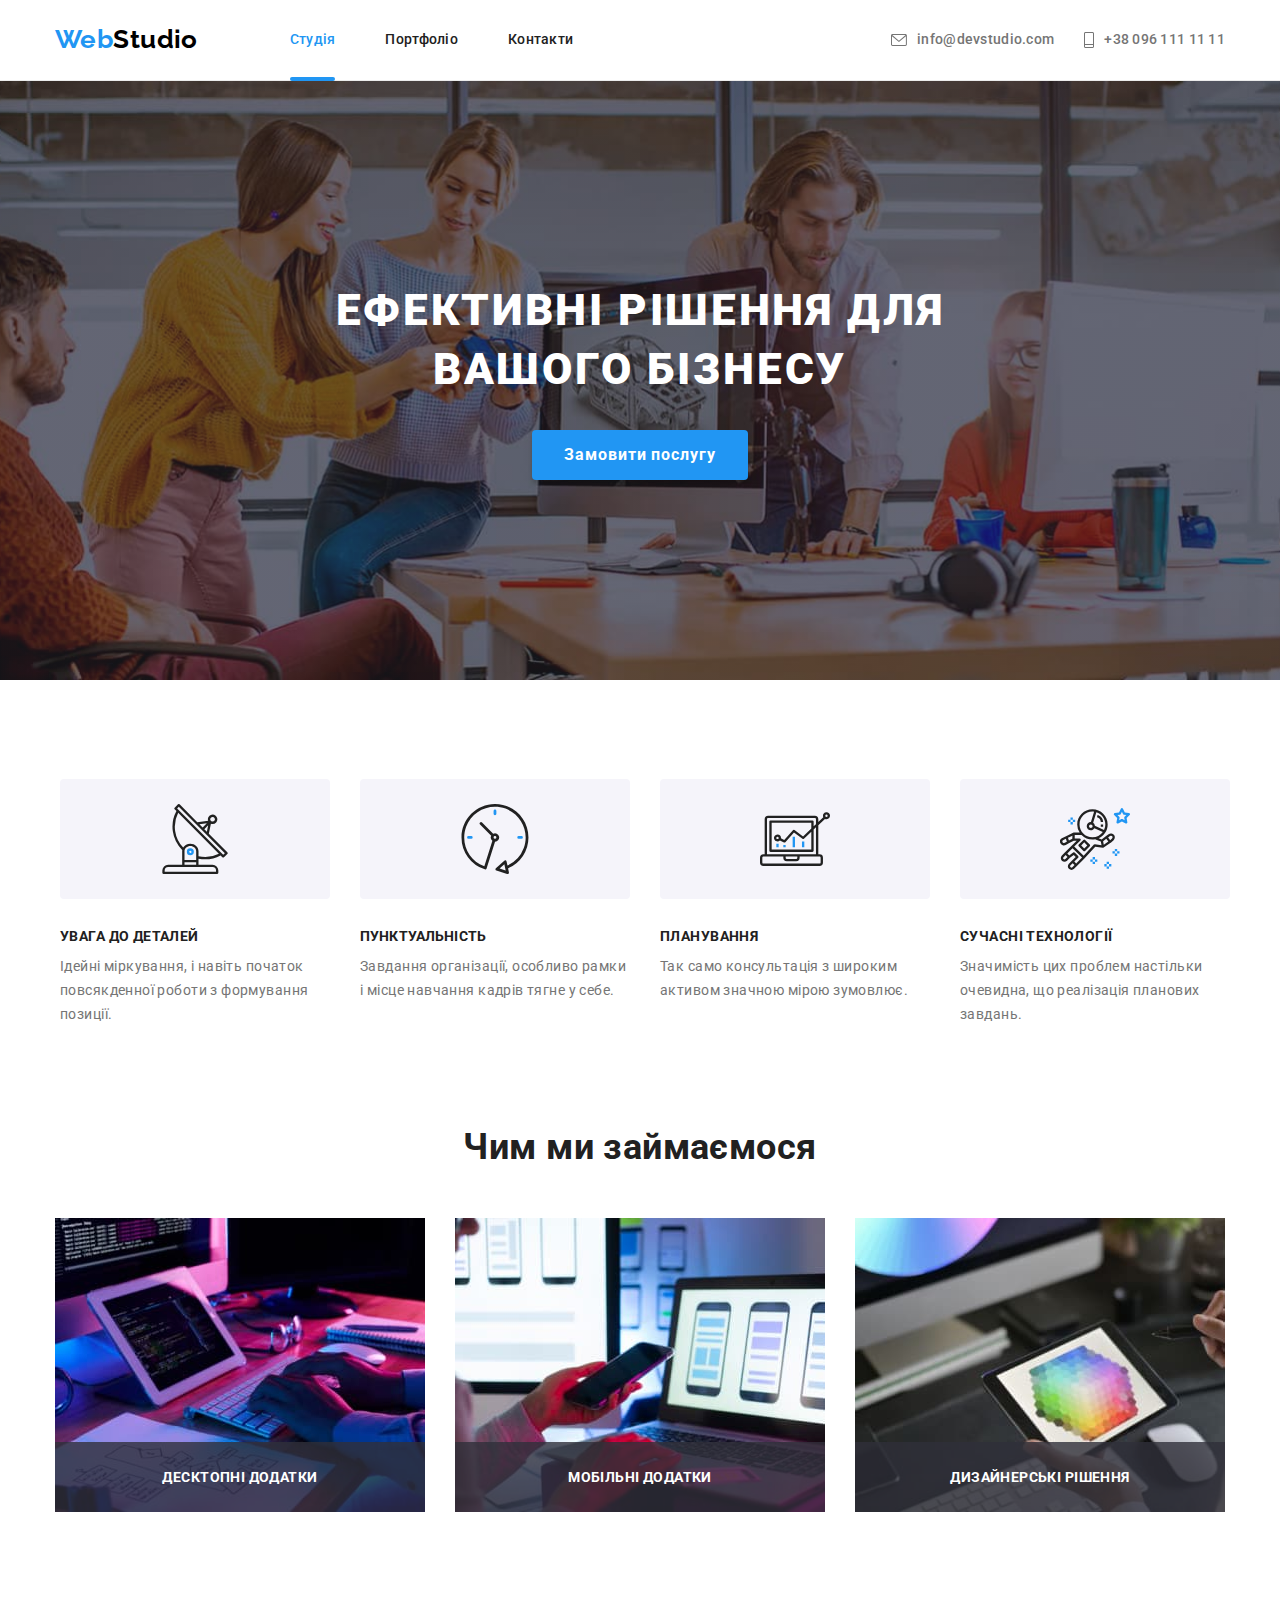
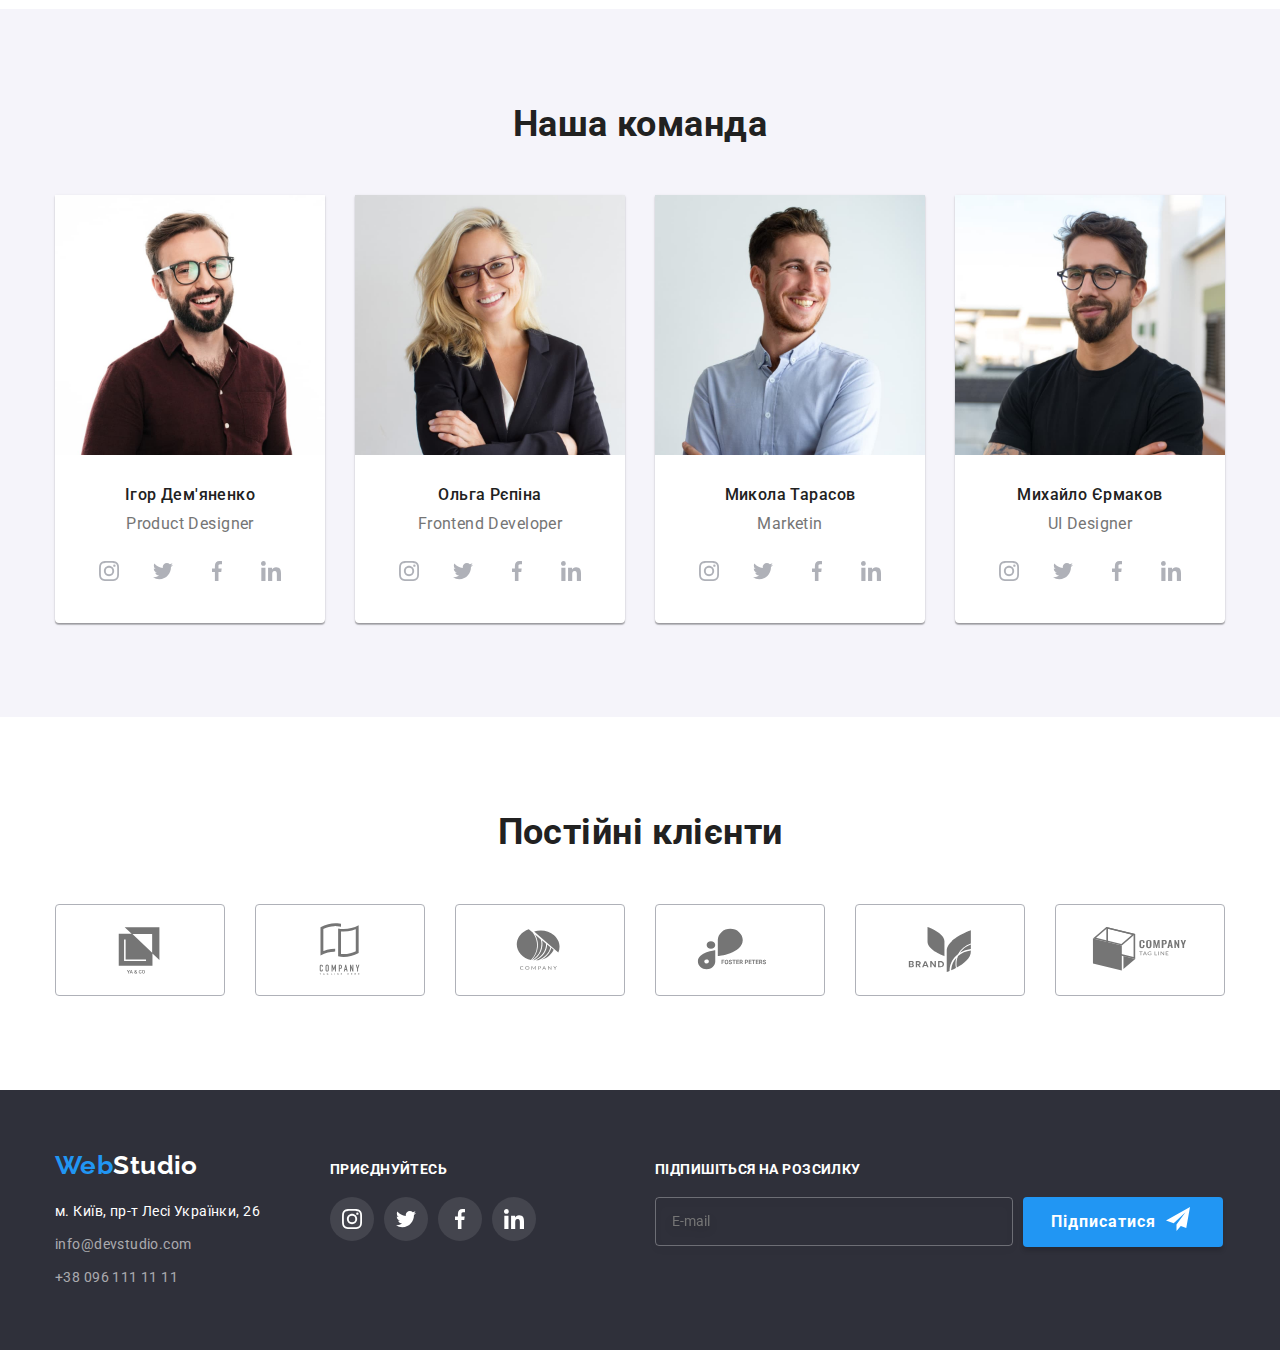
==== commit dd7a8656: "bem and scss hw7" ====
--- a/index.html
+++ b/index.html
@@ -15,8 +15,8 @@
     <header class="page-header">
       <div class="container">
         <div class="page-header__block">
-          <a href="./index.html" class="logo page-header__logo page-header__logo--black" lang="en">
-            Web<span>Studio</span>
+          <a href="./index.html" class="logo page-header__logo" lang="en">
+            Web<span class="logo__part">Studio</span>
           </a>
           <nav class="navigation page-header__navigation">
             <ul class="navigation__list">
@@ -157,17 +157,17 @@
         <div class="container">
           <h2 class="section__title team__title">Наша команда</h2>
           <ul class="team-list">
-            <li class="team-card">
+            <li class="team-list__card">
               <img
-                class="image team-card__image"
+                class="image team-list__image"
                 src="./images/team_1.jpg"
                 alt="Фото Ігора Дем'яненка"
                 width="270"
                 height="260"
               />
-              <div class="team-card__meta">
-                <h3 class="team-card__name">Ігор Дем'яненко</h3>
-                <p class="speciality team-card__speciality">Product Designer</p>
+              <div class="team-list__meta">
+                <h3 class="team-list__name">Ігор Дем'яненко</h3>
+                <p class="speciality team-list__speciality">Product Designer</p>
                 <ul class="social">
                   <li class="social__items">
                     <a
@@ -224,17 +224,17 @@
                 </ul>
               </div>
             </li>
-            <li class="team-card">
+            <li class="team-list__card">
               <img
-                class="image team-card__image"
+                class="image team-list__image"
                 src="./images/team_2.jpg"
                 alt="Фото Ігора Дем'яненка"
                 width="270"
                 height="260"
               />
-              <div class="meta team-card__meta">
-                <h3 class="name team-card__name">Ольга Рєпіна</h3>
-                <p class="speciality team-card__speciality">Frontend Developer</p>
+              <div class="meta team-list__meta">
+                <h3 class="name team-list__name">Ольга Рєпіна</h3>
+                <p class="speciality team-list__speciality">Frontend Developer</p>
                 <ul class="social social__row">
                   <li class="social__items">
                     <a
@@ -291,7 +291,7 @@
                 </ul>
               </div>
             </li>
-            <li class="team-card">
+            <li class="team-list__card">
               <img
                 class="image team-card__image"
                 src="./images/team_3.jpg"
@@ -299,9 +299,9 @@
                 width="270"
                 height="260"
               />
-              <div class="meta team-card__meta">
-                <h3 class="name team-card__name">Микола Тарасов</h3>
-                <p class="speciality team-card__speciality">Marketin</p>
+              <div class="meta team-list__meta">
+                <h3 class="name team-list__name">Микола Тарасов</h3>
+                <p class="speciality team-list__speciality">Marketin</p>
                 <ul class="social social__row">
                   <li class="social__items">
                     <a
@@ -358,17 +358,17 @@
                 </ul>
               </div>
             </li>
-            <li class="team-card">
+            <li class="team-list__card">
               <img
-                class="image team-card__image"
+                class="image team-list__image"
                 src="./images/team_4.jpg"
                 alt="Фото Ігора Дем'яненка"
                 width="270"
                 height="260"
               />
-              <div class="meta team-card__meta">
-                <h3 class="name team-card__name">Михайло Єрмаков</h3>
-                <p class="speciality team-card__speciality">UI Designer</p>
+              <div class="meta team-list__meta">
+                <h3 class="name team-list__name">Михайло Єрмаков</h3>
+                <p class="speciality team-list__speciality">UI Designer</p>
                 <ul class="social social__row">
                   <li class="social__items">
                     <a
@@ -431,81 +431,81 @@
       <section class="section">
         <div class="container">
           <h2 class="section__title clients__title">Постійні клієнти</h2>
-          <ul class="clients__row">
+          <ul class="clients-list">
             <li>
               <a
-                class="clients__link"
+                class="clients-list__link"
                 href="#"
                 target="_blank"
                 aria-label="instagram"
                 rel="noreferrer noopener"
               >
-                <svg class="icon clients__icon" width="106" height="60">
+                <svg class="icon clients-list__icon" width="106" height="60">
                   <use xlink:href="./images/sprite.svg#icon-client1"></use>
                 </svg>
               </a>
             </li>
             <li>
               <a
-                class="clients__link"
+                class="clients-list__link"
                 href="#"
                 target="_blank"
                 aria-label="instagram"
                 rel="noreferrer noopener"
               >
-                <svg class="icon clients__icon" width="106" height="60">
+                <svg class="icon clients-list__icon" width="106" height="60">
                   <use xlink:href="./images/sprite.svg#icon-client2"></use>
                 </svg>
               </a>
             </li>
             <li>
               <a
-                class="clients__link"
+                class="clients-list__link"
                 href="#"
                 target="_blank"
                 aria-label="instagram"
                 rel="noreferrer noopener"
               >
-                <svg class="icon clients__icon" width="106" height="60">
+                <svg class="icon clients-list__icon" width="106" height="60">
                   <use xlink:href="./images/sprite.svg#icon-client3"></use>
                 </svg>
               </a>
             </li>
             <li>
               <a
-                class="clients__link"
+                class="clients-list__link"
                 href="#"
                 target="_blank"
                 aria-label="instagram"
                 rel="noreferrer noopener"
               >
-                <svg class="icon clients__icon" width="106" height="60">
+                <svg class="icon clients-list__icon" width="106" height="60">
                   <use xlink:href="./images/sprite.svg#icon-client4"></use>
                 </svg>
               </a>
             </li>
             <li>
               <a
-                class="clients__link"
+                class="clients-list__link"
                 href="#"
                 target="_blank"
                 aria-label="instagram"
                 rel="noreferrer noopener"
               >
-                <svg class="icon clients__icon" width="106" height="60">
+                <svg class="icon clients-list__icon" width="106" height="60">
                   <use xlink:href="./images/sprite.svg#icon-client5"></use>
                 </svg>
               </a>
             </li>
             <li>
               <a
-                class="clients__link"
+                class="clients-list__link"
                 href="#"
                 target="_blank"
                 aria-label="instagram"
                 rel="noreferrer noopener"
               >
-                <svg class="icon clients__icon" width="106" height="60">
+                <svg class="icon clients-list__icon" width="106" height="60">
                   <use xlink:href="./images/sprite.svg#icon-client6"></use>
                 </svg>
               </a>
@@ -518,12 +518,8 @@
       <div class="container">
         <div class="box page-footer__box">
           <div class="box__location">
-            <a
-              class="logo page-footer__logo page-footer__logo--white"
-              lang="en"
-              href="./index.html"
-            >
-              Web<span>Studio</span>
+            <a class="logo page-footer__logo" lang="en" href="./index.html">
+              Web<span class="logo__part--white">Studio</span>
             </a>
             <address>
               <ul class="address">
@@ -554,7 +550,7 @@
             <ul class="social social__row">
               <li class="social__items">
                 <a
-                  class="social__link"
+                  class="social__link page-footer__link"
                   href="#"
                   target="_blank"
                   aria-label="instagram"
@@ -567,7 +563,7 @@
               </li>
               <li class="social__items">
                 <a
-                  class="social__link"
+                  class="social__link page-footer__link"
                   href="#"
                   target="_blank"
                   aria-label="twitter"
@@ -580,7 +576,7 @@
               </li>
               <li class="social__items">
                 <a
-                  class="social__link"
+                  class="social__link page-footer__link"
                   href="#"
                   target="_blank"
                   aria-label="facebook"
@@ -593,7 +589,7 @@
               </li>
               <li class="social__items">
                 <a
-                  class="social__link"
+                  class="social__link page-footer__link"
                   href="#"
                   target="_blank"
                   aria-label="linkedin"
--- a/css/main.min.css
+++ b/css/main.min.css
@@ -1 +1 @@
-/*! modern-normalize v1.1.0 | MIT License | https://github.com/sindresorhus/modern-normalize */*,::before,::after{-webkit-box-sizing:border-box;box-sizing:border-box}html{line-height:1.15;-webkit-text-size-adjust:100%;-moz-tab-size:4;-o-tab-size:4;tab-size:4}body{margin:0;font-family:system-ui,-apple-system,"Segoe UI",Roboto,Helvetica,Arial,sans-serif,"Apple Color Emoji","Segoe UI Emoji"}hr{height:0;color:inherit}abbr[title]{-webkit-text-decoration:underline dotted;text-decoration:underline dotted}b,strong{font-weight:bolder}code,kbd,samp,pre{font-family:ui-monospace,SFMono-Regular,Consolas,"Liberation Mono",Menlo,monospace;font-size:1em}small{font-size:80%}sub,sup{font-size:75%;line-height:0;position:relative;vertical-align:baseline}sub{bottom:-0.25em}sup{top:-0.5em}table{text-indent:0;border-color:inherit}button,input,optgroup,select,textarea{font-family:inherit;font-size:100%;line-height:1.15;margin:0}button,select{text-transform:none}button,[type=button],[type=reset],[type=submit]{-webkit-appearance:button}::-moz-focus-inner{border-style:none;padding:0}:-moz-focusring{outline:1px dotted ButtonText}:-moz-ui-invalid{box-shadow:none}legend{padding:0}progress{vertical-align:baseline}::-webkit-inner-spin-button,::-webkit-outer-spin-button{height:auto}[type=search]{-webkit-appearance:textfield;outline-offset:-2px}::-webkit-search-decoration{-webkit-appearance:none}::-webkit-file-upload-button{-webkit-appearance:button;font:inherit}summary{display:list-item}h1,h2,h3,h4,h5,h6,ul,p{margin:0;padding:0}.visually-hidden{position:absolute;width:1px;height:1px;margin:-1px;border:0;padding:0;white-space:nowrap;-webkit-clip-path:inset(100%);clip-path:inset(100%);clip:rect(0 0 0 0);overflow:hidden}.section{padding:94px 0}.section__title{color:#212121;font-weight:700;font-size:36px;line-height:1.17;text-align:center}.icon{display:block;fill:currentColor;-webkit-transition:fill 250ms cubic-bezier(0.4, 0, 0.2, 1);transition:fill 250ms cubic-bezier(0.4, 0, 0.2, 1)}img{display:block;height:auto;max-width:100%}.button{font-weight:700;font-size:16px;line-height:1.88;text-align:center;letter-spacing:.06em;-webkit-box-shadow:0px 4px 4px rgba(0,0,0,.15);box-shadow:0px 4px 4px rgba(0,0,0,.15);border:none;border-radius:4px;cursor:pointer;background-color:#2196f3;color:#fff}.label{font-size:12px;line-height:1.1667;letter-spacing:.01em;color:#757575}body{background-color:#fff;color:#757575;font-family:Roboto,sans-serif;font-weight:400;font-size:14px;letter-spacing:.03em}.container{max-width:1200px;padding:0 15px;margin:0 auto}.btns-list,.portfolio-card,.address,.clients__row,.social,.team-list,.work-list,.features,.contact,.navigation__list{list-style:none}.portfolio-card__link,.social__link,.contact__link,.navigation__link{text-decoration:none}.page-header{border-bottom:1px solid #ececec}.page-header__block{display:-webkit-box;display:-ms-flexbox;display:flex;-webkit-box-align:center;-ms-flex-align:center;align-items:center}.page-header__logo{margin-right:92px}.page-header__logo--black span{color:#000}.page-header__contact{margin-left:auto}.logo{color:#2196f3;display:inline-block;font-family:Raleway,sans-serif;font-weight:700;font-size:26px;line-height:1.19;text-decoration:none}.navigation{display:-webkit-box;display:-ms-flexbox;display:flex;-webkit-box-align:center;-ms-flex-align:center;align-items:center}.navigation__list{display:-webkit-box;display:-ms-flexbox;display:flex}.navigation__item:not(:last-child){margin-right:50px}.navigation__link{color:#212121;font-weight:500;line-height:1.4;letter-spacing:.02em;text-decoration:none;display:inline-block;padding:30px 0;cursor:pointer;-webkit-transition:color 250ms cubic-bezier(0.4, 0, 0.2, 1),width 250ms cubic-bezier(0.4, 0, 0.2, 1);transition:color 250ms cubic-bezier(0.4, 0, 0.2, 1),width 250ms cubic-bezier(0.4, 0, 0.2, 1);position:relative}.navigation__link:hover,.navigation__link:focus{color:#2196f3}.navigation__link::after{content:"";display:block;position:absolute;bottom:-1px;left:0;width:0;height:4px;background-color:#2196f3;border-radius:2px;-webkit-transition:width 250ms cubic-bezier(0.4, 0, 0.2, 1);transition:width 250ms cubic-bezier(0.4, 0, 0.2, 1)}.navigation__link:hover::after{width:100%}.navigation__link--active{color:#2196f3}.navigation__link--active::after{content:"";display:block;position:absolute;bottom:-1px;left:0;width:100%;height:4px;background-color:#2196f3;border-radius:2px}.contact{display:-webkit-box;display:-ms-flexbox;display:flex;-webkit-box-pack:center;-ms-flex-pack:center;justify-content:center;-webkit-box-align:center;-ms-flex-align:center;align-items:center}.contact__item:not(:last-child){margin-right:30px}.contact__link{display:-webkit-box;display:-ms-flexbox;display:flex;-webkit-box-align:center;-ms-flex-align:center;align-items:center;font-weight:500;line-height:1.4;letter-spacing:.02em;color:inherit;-webkit-transition:color 250ms cubic-bezier(0.4, 0, 0.2, 1);transition:color 250ms cubic-bezier(0.4, 0, 0.2, 1)}.contact__link:hover,.contact__link:focus,.contact__link:hover .icon,.contact__link:focus .icon{color:#2196f3}.contact__icon{display:inline-block;margin-right:10px}.hero{padding:200px 0;max-width:1600px;margin:0 auto;background-color:#c4c4c4;background-image:-webkit-gradient(linear, left top, right top, from(rgba(47, 48, 58, 0.4)), to(rgba(47, 48, 58, 0.4))),url(../images/hero.jpg);background-image:linear-gradient(to right, rgba(47, 48, 58, 0.4), rgba(47, 48, 58, 0.4)),url(../images/hero.jpg);background-size:cover;background-repeat:no-repeat;background-position:center}.hero__title{text-align:center;color:#fff;max-width:696px;font-weight:900;font-size:44px;line-height:1.36;letter-spacing:.06em;text-transform:uppercase;margin:0 auto 30px}.hero__button{display:block;margin:0 auto;padding:10px 32px;color:#fff;background-color:#2196f3}.features{display:-webkit-box;display:-ms-flexbox;display:flex;gap:30px;padding:5px}.features__card{display:-webkit-box;display:-ms-flexbox;display:flex;-webkit-box-pack:center;-ms-flex-pack:center;justify-content:center;-webkit-box-align:center;-ms-flex-align:center;align-items:center;width:270px;height:120px;border-radius:4px;background-color:#f5f4fa}.features__card:not(:last-child){margin-bottom:30px}.features__label{font-weight:700;font-size:14px;line-height:1.14;text-transform:uppercase;color:#212121}.features__label:not(:last-child){margin-bottom:10px}.features__description{line-height:1.71;color:#757575}.work{padding-top:0}.work__title{margin-bottom:50px}.work-list{display:-webkit-inline-box;display:-ms-inline-flexbox;display:inline-flex;-webkit-column-gap:30px;-moz-column-gap:30px;column-gap:30px}.work-list__item{position:relative;max-width:370px;overflow:hidden}.work-list__hidden{position:absolute;bottom:0;left:0;width:100%;padding:27px 10px;color:#fff;font-weight:700;text-align:center;line-height:1.1428;text-transform:uppercase;background-color:rgba(47,48,58,.8);opacity:1}.team{background-color:#f5f4fa}.team__title{margin-bottom:50px}.team-list{display:-webkit-box;display:-ms-flexbox;display:flex;-webkit-column-gap:30px;-moz-column-gap:30px;column-gap:30px;-webkit-box-pack:center;-ms-flex-pack:center;justify-content:center}.team-card{background-color:#fff;-webkit-box-shadow:0px 1px 3px rgba(0,0,0,.12),0px 1px 1px rgba(0,0,0,.14),0px 2px 1px rgba(0,0,0,.2);box-shadow:0px 1px 3px rgba(0,0,0,.12),0px 1px 1px rgba(0,0,0,.14),0px 2px 1px rgba(0,0,0,.2);border-radius:0px 0px 4px 4px}.team-card__meta{padding:30px 0;display:-webkit-box;display:-ms-flexbox;display:flex;-webkit-box-orient:vertical;-webkit-box-direction:normal;-ms-flex-direction:column;flex-direction:column;-webkit-box-align:center;-ms-flex-align:center;align-items:center}.team-card__name{font-weight:500;font-size:16px;line-height:1.1875;text-align:center;color:#212121;padding:0 10px}.team-card__name:not(:last-child){margin-bottom:10px}.team-card__speciality{font-size:16px;line-height:1.1875;text-align:center;padding:0 10px}.team-card__speciality:not(:last-child){margin-bottom:16px}.social{display:-webkit-box;display:-ms-flexbox;display:flex;width:206px;height:44px;-webkit-column-gap:10px;-moz-column-gap:10px;column-gap:10px}.social__items{color:#afb1b8}.social__link{display:-webkit-box;display:-ms-flexbox;display:flex;-webkit-box-pack:center;-ms-flex-pack:center;justify-content:center;-webkit-box-align:center;-ms-flex-align:center;align-items:center;width:44px;height:44px;color:inherit;border-radius:50%;text-decoration:none;-webkit-transition:background-color 250ms cubic-bezier(0.4, 0, 0.2, 1);transition:background-color 250ms cubic-bezier(0.4, 0, 0.2, 1)}.social__link:hover,.social__link:focus{background-color:#2196f3}.social__link:hover .social__icon,.social__link:focus .social__icon{fill:#fff}.clients__title{margin-bottom:50px}.clients__row{display:-webkit-box;display:-ms-flexbox;display:flex;-ms-flex-wrap:wrap;flex-wrap:wrap;-webkit-column-gap:30px;-moz-column-gap:30px;column-gap:30px}.clients__link{display:-webkit-box;display:-ms-flexbox;display:flex;color:inherit;text-decoration:none;fill:#afb1b8;width:170px;height:92px;-webkit-box-align:center;-ms-flex-align:center;align-items:center;-webkit-box-pack:center;-ms-flex-pack:center;justify-content:center;border:1px solid #afb1b8;border-radius:4px;-webkit-transition:border-color 250ms cubic-bezier(0.4, 0, 0.2, 1);transition:border-color 250ms cubic-bezier(0.4, 0, 0.2, 1)}.clients__link:hover,.clients__link:focus{border-color:#2196f3}.clients__link:hover .clients__icon,.clients__link:focus .clients__icon{fill:#2196f3}.page-footer{padding:60px 0;background-color:#2f303a}.page-footer__box{display:-webkit-box;display:-ms-flexbox;display:flex;list-style:none;-webkit-box-align:baseline;-ms-flex-align:baseline;align-items:baseline}.page-footer__logo{margin-bottom:20px}.page-footer__logo--white span{color:#fff}.address__item:not(:last-child){margin-bottom:9px}.address__link{font-style:normal;text-decoration:none;line-height:1.71;-webkit-transition:color 250ms cubic-bezier(0.4, 0, 0.2, 1);transition:color 250ms cubic-bezier(0.4, 0, 0.2, 1)}.address__link:hover,.address__link:focus{color:#2196f3}.address__link--white{color:#fff}.address__link--gray{color:rgba(255,255,255,.6)}.box__social{margin-left:70px}.slogan{font-weight:700;line-height:1.1428;text-transform:uppercase;color:#fff}.slogan__social:not(:last-child){margin-bottom:20px}.box__sending{margin-left:auto;max-width:570px;width:100%}.sending__slogan{margin-bottom:20px}.form{display:-webkit-box;display:-ms-flexbox;display:flex;gap:10px;width:100%;-webkit-box-align:center;-ms-flex-align:center;align-items:center}.form__mail{display:block;width:100%;max-width:358px}.form__mail::-webkit-input-placeholder{font-size:16px;line-height:1.25;color:rgba(255,255,255,.6)}.form__mail::-moz-placeholder{font-size:16px;line-height:1.25;color:rgba(255,255,255,.6)}.form__mail:-ms-input-placeholder{font-size:16px;line-height:1.25;color:rgba(255,255,255,.6)}.form__mail::-ms-input-placeholder{font-size:16px;line-height:1.25;color:rgba(255,255,255,.6)}.form__mail::placeholder{font-size:16px;line-height:1.25;color:rgba(255,255,255,.6)}.form__input{padding:15px 16px;background-color:rgba(0,0,0,0);border:1px solid rgba(255,255,255,.3);-webkit-filter:drop-shadow(0px 4px 4px rgba(0, 0, 0, 0.15));filter:drop-shadow(0px 4px 4px rgba(0, 0, 0, 0.15));border-radius:4px;outline:none;width:100%;color:#fff}.form__button{display:-webkit-box;display:-ms-flexbox;display:flex;-webkit-box-align:center;-ms-flex-align:center;align-items:center;gap:10px;padding:10px 28px;min-width:200px;background-color:#2196f3;color:#fff}.form__button__icon{fill:#fff}.portfolio{padding-bottom:100px;background-color:#fff}.portfolio-card{display:-webkit-box;display:-ms-flexbox;display:flex;-ms-flex-wrap:wrap;flex-wrap:wrap;-webkit-box-pack:center;-ms-flex-pack:center;justify-content:center;gap:30px}.portfolio-card__item:hover{-webkit-box-shadow:0px 1px 1px rgba(0,0,0,.12),0px 4px 4px rgba(0,0,0,.06),1px 4px 6px rgba(0,0,0,.16);box-shadow:0px 1px 1px rgba(0,0,0,.12),0px 4px 4px rgba(0,0,0,.06),1px 4px 6px rgba(0,0,0,.16)}.portfolio-card__link{display:block;-webkit-transition:color 250ms cubic-bezier(0.4, 0, 0.2, 1);transition:color 250ms cubic-bezier(0.4, 0, 0.2, 1)}.portfolio-card__box{position:relative;overflow:hidden}.portfolio-card__description{padding:20px 24px;border:1px solid #eee}.portfolio-card__description:not(:last-child){margin-bottom:4px}.portfolio-card__title{color:#212121;font-weight:700;font-size:18px;line-height:2;letter-spacing:.06em}.portfolio-card__title:not(:last-child){margin-bottom:4px}.portfolio-card__text{color:#757575;padding:0 5px;font-size:16px;line-height:1.88}.portfolio-card__text:not(:last-child){margin-bottom:4px}.btns-list{display:-webkit-box;display:-ms-flexbox;display:flex;-webkit-box-pack:center;-ms-flex-pack:center;justify-content:center;-webkit-column-gap:8px;-moz-column-gap:8px;column-gap:8px;margin-bottom:50px}.btns-list__item{-webkit-box-shadow:none;box-shadow:none}.btns-list__item:hover,.btns-list__item:focus{-webkit-box-shadow:0px 3px 1px rgba(0,0,0,.1),0px 1px 2px rgba(0,0,0,.08),0px 2px 2px rgba(0,0,0,.12);box-shadow:0px 3px 1px rgba(0,0,0,.1),0px 1px 2px rgba(0,0,0,.08),0px 2px 2px rgba(0,0,0,.12)}.btns-list__button{color:#212121;background-color:#f5f4fa;padding:6px 22px;border:none;border-radius:4px;font-family:inherit;font-weight:500;font-size:16px;line-height:1.62;text-align:center;-webkit-transition:color 250ms cubic-bezier(0.4, 0, 0.2, 1),background-color 250ms cubic-bezier(0.4, 0, 0.2, 1);transition:color 250ms cubic-bezier(0.4, 0, 0.2, 1),background-color 250ms cubic-bezier(0.4, 0, 0.2, 1);cursor:pointer}.btns-list__button:focus,.btns-list__button:hover{color:#fff;background-color:#2196f3}.backdrop{position:fixed;top:0;left:0;z-index:999;width:100%;height:100%;background-color:rgba(0,0,0,.2);-webkit-transition:visibility 250ms cubic-bezier(0.4, 0, 0.2, 1),opacity 250ms cubic-bezier(0.4, 0, 0.2, 1);transition:visibility 250ms cubic-bezier(0.4, 0, 0.2, 1),opacity 250ms cubic-bezier(0.4, 0, 0.2, 1)}.backdrop__modal{position:absolute;display:block;top:50%;left:50%;-webkit-transform:translate(-50%, -50%) rotate(0deg);transform:translate(-50%, -50%) rotate(0deg);padding:40px;max-width:528px;max-height:581px;width:100%;height:100%;padding:40px;background-color:#fff;-webkit-box-shadow:0px 1px 3px rgba(0,0,0,.12),0px 1px 1px rgba(0,0,0,.14),0px 2px 1px rgba(0,0,0,.2);box-shadow:0px 1px 3px rgba(0,0,0,.12),0px 1px 1px rgba(0,0,0,.14),0px 2px 1px rgba(0,0,0,.2);border-radius:4px;-webkit-transition:-webkit-transform 700ms cubic-bezier(0.4, 0, 0.2, 1);transition:-webkit-transform 700ms cubic-bezier(0.4, 0, 0.2, 1);transition:transform 700ms cubic-bezier(0.4, 0, 0.2, 1);transition:transform 700ms cubic-bezier(0.4, 0, 0.2, 1), -webkit-transform 700ms cubic-bezier(0.4, 0, 0.2, 1)}.backdrop__modal.is-hidden .backdrop__modal{-webkit-transform:translate(-50%, -50%) rotate(-180deg);transform:translate(-50%, -50%) rotate(-180deg)}.is-hidden{visibility:hidden;pointer-events:none;opacity:0}.close-modal{position:absolute;top:8px;right:8px;width:30px;height:30px;background:#fff;border:1px solid rgba(0,0,0,.1);border-radius:50%;-webkit-transition:border-color 250ms cubic-bezier(0.4, 0, 0.2, 1);transition:border-color 250ms cubic-bezier(0.4, 0, 0.2, 1)}.close-modal:hover,.close-modal:focus{border-color:#2196f3}.close-modal__icon{position:absolute;top:50%;left:50%;-webkit-transform:translate(-50%, -50%);transform:translate(-50%, -50%);-webkit-transition:fill 250ms cubic-bezier(0.4, 0, 0.2, 1);transition:fill 250ms cubic-bezier(0.4, 0, 0.2, 1);fill:#000}.close-modal:hover .close-modal__icon,.close-modal:focus .close-modal__icon{fill:#2196f3}.close-modal__title{font-weight:700;font-size:20px;line-height:1.15;text-align:center;color:#000;margin-bottom:12px}.form__modal{width:100%;margin:0 auto}.group-row{width:100%}.group-row:not(:last-child){margin-bottom:10px}.group-row__label:not(:last-child){margin-bottom:4px}.group-row__modal{position:relative}.group-row__input{width:100%;border:1px solid rgba(33,33,33,.2);border-radius:4px;outline:none;min-height:40px;height:100%;padding:12px 15px 12px 42px;-webkit-transition:border-color 250ms cubic-bezier(0.4, 0, 0.2, 1);transition:border-color 250ms cubic-bezier(0.4, 0, 0.2, 1);cursor:pointer}.group-row__input:focus,.group-row__input:hover{border-color:#2196f3}.group-row__icon{position:absolute;top:50%;left:12px;-webkit-transform:translateY(-50%);transform:translateY(-50%);fill:#212121;-webkit-transition:fill 250ms cubic-bezier(0.4, 0, 0.2, 1);transition:fill 250ms cubic-bezier(0.4, 0, 0.2, 1)}.input-modal__inf:focus+.group-row__icon,.input-modal__inf:hover+.group-row__icon{fill:#2196f3}.group-textarea__label:not(:last-child){margin-bottom:4px}.group-textarea__textarea{width:100%;min-height:120px;height:100%;border:1px solid rgba(33,33,33,.2);border-radius:4px;padding:12px 16px;outline:none;cursor:pointer;resize:none;-webkit-transition:border-color 250ms cubic-bezier(0.4, 0, 0.2, 1);transition:border-color 250ms cubic-bezier(0.4, 0, 0.2, 1)}.group-textarea__textarea::-webkit-input-placeholder{font-family:"Roboto";font-size:12px;line-height:1.66;letter-spacing:.01em;color:rgba(117,117,117,.5)}.group-textarea__textarea::-moz-placeholder{font-family:"Roboto";font-size:12px;line-height:1.66;letter-spacing:.01em;color:rgba(117,117,117,.5)}.group-textarea__textarea:-ms-input-placeholder{font-family:"Roboto";font-size:12px;line-height:1.66;letter-spacing:.01em;color:rgba(117,117,117,.5)}.group-textarea__textarea::-ms-input-placeholder{font-family:"Roboto";font-size:12px;line-height:1.66;letter-spacing:.01em;color:rgba(117,117,117,.5)}.group-textarea__textarea::placeholder{font-family:"Roboto";font-size:12px;line-height:1.66;letter-spacing:.01em;color:rgba(117,117,117,.5)}.group-textarea__textarea:focus,.group-textarea__textarea:hover{border-color:#2196f3}.group-checkbox{width:100%}.group-checkbox:not(:last-child){margin-bottom:33px}.group-checkbox__label{display:-webkit-box;display:-ms-flexbox;display:flex;-webkit-box-pack:center;-ms-flex-pack:center;justify-content:center;width:100%;gap:7px;-webkit-box-align:center;-ms-flex-align:center;align-items:center;font-size:14px;line-height:1.71;color:#757575;cursor:pointer}.group-checkbox__input{-webkit-appearence:none;-moz--appearence:none;-webkit-appearance:none;-moz-appearance:none;appearance:none;position:absolute}.group-checkbox__icon{display:-webkit-inline-box;display:-ms-inline-flexbox;display:inline-flex;width:16px;height:15px;border:2px solid #212121;border-radius:2px;-webkit-transition:background-image 250ms cubic-bezier(0.4, 0, 0.2, 1),border-color 250ms cubic-bezier(0.4, 0, 0.2, 1);transition:background-image 250ms cubic-bezier(0.4, 0, 0.2, 1),border-color 250ms cubic-bezier(0.4, 0, 0.2, 1)}.group-checkbox__input:checked+.group-checkbox__icon{background-color:#2196f3;background-image:url(../images/check.svg);background-size:contain;background-position:center;border-color:#2196f3;background-origin:border-box}.group-checkbox__link{color:#2196f3;text-decoration:underline}.button__modal{display:-webkit-box;display:-ms-flexbox;display:flex;-webkit-box-pack:center;-ms-flex-pack:center;justify-content:center;-webkit-box-align:center;-ms-flex-align:center;align-items:center;min-width:200px}.button__modal__submit{padding:10px 52px}/*# sourceMappingURL=main.min.css.map */+/*! modern-normalize v1.1.0 | MIT License | https://github.com/sindresorhus/modern-normalize */*,::before,::after{-webkit-box-sizing:border-box;box-sizing:border-box}html{line-height:1.15;-webkit-text-size-adjust:100%;-moz-tab-size:4;-o-tab-size:4;tab-size:4}body{margin:0;font-family:system-ui,-apple-system,"Segoe UI",Roboto,Helvetica,Arial,sans-serif,"Apple Color Emoji","Segoe UI Emoji"}hr{height:0;color:inherit}abbr[title]{-webkit-text-decoration:underline dotted;text-decoration:underline dotted}b,strong{font-weight:bolder}code,kbd,samp,pre{font-family:ui-monospace,SFMono-Regular,Consolas,"Liberation Mono",Menlo,monospace;font-size:1em}small{font-size:80%}sub,sup{font-size:75%;line-height:0;position:relative;vertical-align:baseline}sub{bottom:-0.25em}sup{top:-0.5em}table{text-indent:0;border-color:inherit}button,input,optgroup,select,textarea{font-family:inherit;font-size:100%;line-height:1.15;margin:0}button,select{text-transform:none}button,[type=button],[type=reset],[type=submit]{-webkit-appearance:button}::-moz-focus-inner{border-style:none;padding:0}:-moz-focusring{outline:1px dotted ButtonText}:-moz-ui-invalid{box-shadow:none}legend{padding:0}progress{vertical-align:baseline}::-webkit-inner-spin-button,::-webkit-outer-spin-button{height:auto}[type=search]{-webkit-appearance:textfield;outline-offset:-2px}::-webkit-search-decoration{-webkit-appearance:none}::-webkit-file-upload-button{-webkit-appearance:button;font:inherit}summary{display:list-item}h1,h2,h3,h4,h5,h6,ul,p{margin:0;padding:0}.visually-hidden{position:absolute;width:1px;height:1px;margin:-1px;border:0;padding:0;white-space:nowrap;-webkit-clip-path:inset(100%);clip-path:inset(100%);clip:rect(0 0 0 0);overflow:hidden}.section{padding:94px 0}.section__title{color:#212121;font-weight:700;font-size:36px;line-height:1.17;text-align:center}.icon{display:block;fill:currentColor;-webkit-transition:fill 250ms cubic-bezier(0.4, 0, 0.2, 1);transition:fill 250ms cubic-bezier(0.4, 0, 0.2, 1)}img{display:block;height:auto;max-width:100%}.button{font-weight:700;font-size:16px;line-height:1.88;text-align:center;letter-spacing:.06em;-webkit-box-shadow:0px 4px 4px rgba(0,0,0,.15);box-shadow:0px 4px 4px rgba(0,0,0,.15);border:none;border-radius:4px;cursor:pointer;background-color:#2196f3;color:#fff}.label{font-size:12px;line-height:1.1667;letter-spacing:.01em;color:#757575}body{background-color:#fff;color:#757575;font-family:Roboto,sans-serif;font-weight:400;font-size:14px;letter-spacing:.03em}.container{max-width:1200px;padding:0 15px;margin:0 auto}.btns-list,.portfolio-card,.address,.clients-list,.social,.team-list,.work-list,.features,.contact,.navigation__list{list-style:none}.portfolio-card__link,.social__link,.contact__link,.navigation__link{text-decoration:none}.page-header{border-bottom:1px solid #ececec}.page-header__block{display:-webkit-box;display:-ms-flexbox;display:flex;-webkit-box-align:center;-ms-flex-align:center;align-items:center}.page-header__logo{margin-right:92px}.page-header__contact{margin-left:auto}.logo{color:#2196f3;display:inline-block;font-family:Raleway,sans-serif;font-weight:700;font-size:26px;line-height:1.19;text-decoration:none}.logo__part{color:#000}.logo__part--white{color:#fff}.navigation{display:-webkit-box;display:-ms-flexbox;display:flex;-webkit-box-align:center;-ms-flex-align:center;align-items:center}.navigation__list{display:-webkit-box;display:-ms-flexbox;display:flex}.navigation__item:not(:last-child){margin-right:50px}.navigation__link{color:#212121;font-weight:500;line-height:1.4;letter-spacing:.02em;text-decoration:none;display:inline-block;padding:30px 0;cursor:pointer;-webkit-transition:color 250ms cubic-bezier(0.4, 0, 0.2, 1),width 250ms cubic-bezier(0.4, 0, 0.2, 1);transition:color 250ms cubic-bezier(0.4, 0, 0.2, 1),width 250ms cubic-bezier(0.4, 0, 0.2, 1);position:relative}.navigation__link:hover,.navigation__link:focus{color:#2196f3}.navigation__link::after{content:"";display:block;position:absolute;bottom:-1px;left:0;width:0;height:4px;background-color:#2196f3;border-radius:2px;-webkit-transition:width 250ms cubic-bezier(0.4, 0, 0.2, 1);transition:width 250ms cubic-bezier(0.4, 0, 0.2, 1)}.navigation__link:hover::after{width:100%}.navigation__link--active{color:#2196f3}.navigation__link--active::after{content:"";display:block;position:absolute;bottom:-1px;left:0;width:100%;height:4px;background-color:#2196f3;border-radius:2px}.contact{display:-webkit-box;display:-ms-flexbox;display:flex;-webkit-box-pack:center;-ms-flex-pack:center;justify-content:center;-webkit-box-align:center;-ms-flex-align:center;align-items:center}.contact__item:not(:last-child){margin-right:30px}.contact__link{display:-webkit-box;display:-ms-flexbox;display:flex;-webkit-box-align:center;-ms-flex-align:center;align-items:center;font-weight:500;line-height:1.4;letter-spacing:.02em;color:inherit;-webkit-transition:color 250ms cubic-bezier(0.4, 0, 0.2, 1);transition:color 250ms cubic-bezier(0.4, 0, 0.2, 1)}.contact__link:hover,.contact__link:focus,.contact__link:hover .icon,.contact__link:focus .icon{color:#2196f3}.contact__icon{display:inline-block;margin-right:10px}.hero{padding:200px 0;max-width:1600px;margin:0 auto;background-color:#c4c4c4;background-image:-webkit-gradient(linear, left top, right top, from(rgba(47, 48, 58, 0.4)), to(rgba(47, 48, 58, 0.4))),url(../images/hero.jpg);background-image:linear-gradient(to right, rgba(47, 48, 58, 0.4), rgba(47, 48, 58, 0.4)),url(../images/hero.jpg);background-size:cover;background-repeat:no-repeat;background-position:center}.hero__title{text-align:center;color:#fff;max-width:696px;font-weight:900;font-size:44px;line-height:1.36;letter-spacing:.06em;text-transform:uppercase;margin:0 auto 30px}.hero__button{display:block;margin:0 auto;padding:10px 32px;color:#fff;background-color:#2196f3}.features{display:-webkit-box;display:-ms-flexbox;display:flex;gap:30px;padding:5px}.features__card{display:-webkit-box;display:-ms-flexbox;display:flex;-webkit-box-pack:center;-ms-flex-pack:center;justify-content:center;-webkit-box-align:center;-ms-flex-align:center;align-items:center;width:270px;height:120px;border-radius:4px;background-color:#f5f4fa}.features__card:not(:last-child){margin-bottom:30px}.features__label{font-weight:700;font-size:14px;line-height:1.14;text-transform:uppercase;color:#212121}.features__label:not(:last-child){margin-bottom:10px}.features__description{line-height:1.71;color:#757575}.work{padding-top:0}.work__title{margin-bottom:50px}.work-list{display:-webkit-inline-box;display:-ms-inline-flexbox;display:inline-flex;-webkit-column-gap:30px;-moz-column-gap:30px;column-gap:30px}.work-list__item{position:relative;max-width:370px;overflow:hidden}.work-list__hidden{position:absolute;bottom:0;left:0;width:100%;padding:27px 10px;color:#fff;font-weight:700;text-align:center;line-height:1.1428;text-transform:uppercase;background-color:rgba(47,48,58,.8);opacity:1}.team{background-color:#f5f4fa}.team__title{margin-bottom:50px}.team-list{display:-webkit-box;display:-ms-flexbox;display:flex;-webkit-column-gap:30px;-moz-column-gap:30px;column-gap:30px;-webkit-box-pack:center;-ms-flex-pack:center;justify-content:center}.team-list__card{background-color:#fff;-webkit-box-shadow:0px 1px 3px rgba(0,0,0,.12),0px 1px 1px rgba(0,0,0,.14),0px 2px 1px rgba(0,0,0,.2);box-shadow:0px 1px 3px rgba(0,0,0,.12),0px 1px 1px rgba(0,0,0,.14),0px 2px 1px rgba(0,0,0,.2);border-radius:0px 0px 4px 4px}.team-list__meta{padding:30px 0;display:-webkit-box;display:-ms-flexbox;display:flex;-webkit-box-orient:vertical;-webkit-box-direction:normal;-ms-flex-direction:column;flex-direction:column;-webkit-box-align:center;-ms-flex-align:center;align-items:center}.team-list__name{font-weight:500;font-size:16px;line-height:1.1875;text-align:center;color:#212121;padding:0 10px}.team-list__name:not(:last-child){margin-bottom:10px}.team-list__speciality{font-size:16px;line-height:1.1875;text-align:center;padding:0 10px}.team-list__speciality:not(:last-child){margin-bottom:16px}.social{display:-webkit-box;display:-ms-flexbox;display:flex;width:206px;height:44px;-webkit-column-gap:10px;-moz-column-gap:10px;column-gap:10px}.social__items{color:#afb1b8}.social__link{display:-webkit-box;display:-ms-flexbox;display:flex;-webkit-box-pack:center;-ms-flex-pack:center;justify-content:center;-webkit-box-align:center;-ms-flex-align:center;align-items:center;width:44px;height:44px;color:inherit;border-radius:50%;text-decoration:none;-webkit-transition:background-color 250ms cubic-bezier(0.4, 0, 0.2, 1);transition:background-color 250ms cubic-bezier(0.4, 0, 0.2, 1)}.social__link:hover,.social__link:focus{background-color:#2196f3}.social__link:hover .social__icon,.social__link:focus .social__icon{fill:#fff}.clients__title{margin-bottom:50px}.clients-list{display:-webkit-box;display:-ms-flexbox;display:flex;-ms-flex-wrap:wrap;flex-wrap:wrap;-webkit-column-gap:30px;-moz-column-gap:30px;column-gap:30px}.clients-list__link{display:-webkit-box;display:-ms-flexbox;display:flex;color:inherit;text-decoration:none;fill:#afb1b8;width:170px;height:92px;-webkit-box-align:center;-ms-flex-align:center;align-items:center;-webkit-box-pack:center;-ms-flex-pack:center;justify-content:center;border:1px solid #afb1b8;border-radius:4px;-webkit-transition:border-color 250ms cubic-bezier(0.4, 0, 0.2, 1);transition:border-color 250ms cubic-bezier(0.4, 0, 0.2, 1)}.clients-list__link:hover,.clients-list__link:focus{border-color:#2196f3}.clients__link:hover .clients-list__icon,.clients__link:focus .clients-list__icon{fill:#2196f3}.page-footer{padding:60px 0;background-color:#2f303a}.page-footer__box{display:-webkit-box;display:-ms-flexbox;display:flex;list-style:none;-webkit-box-align:baseline;-ms-flex-align:baseline;align-items:baseline}.page-footer__logo{margin-bottom:20px}.page-footer__link{background-color:rgba(255,255,255,.1);color:#fff}.address__item:not(:last-child){margin-bottom:9px}.address__link{font-style:normal;text-decoration:none;line-height:1.71;-webkit-transition:color 250ms cubic-bezier(0.4, 0, 0.2, 1);transition:color 250ms cubic-bezier(0.4, 0, 0.2, 1)}.address__link:hover,.address__link:focus{color:#2196f3}.address__link--white{color:#fff}.address__link--gray{color:rgba(255,255,255,.6)}.box__social{margin-left:70px}.slogan{font-weight:700;line-height:1.1428;text-transform:uppercase;color:#fff}.slogan__social:not(:last-child){margin-bottom:20px}.box__sending{margin-left:auto;max-width:570px;width:100%}.slogan__sending:not(:last-child){margin-bottom:20px}.form{display:-webkit-box;display:-ms-flexbox;display:flex;gap:10px;width:100%;-webkit-box-align:center;-ms-flex-align:center;align-items:center}.form__mail{display:block;width:100%;max-width:358px}.form__mail::-webkit-input-placeholder{font-size:16px;line-height:1.25;color:rgba(255,255,255,.6)}.form__mail::-moz-placeholder{font-size:16px;line-height:1.25;color:rgba(255,255,255,.6)}.form__mail:-ms-input-placeholder{font-size:16px;line-height:1.25;color:rgba(255,255,255,.6)}.form__mail::-ms-input-placeholder{font-size:16px;line-height:1.25;color:rgba(255,255,255,.6)}.form__mail::placeholder{font-size:16px;line-height:1.25;color:rgba(255,255,255,.6)}.form__input{padding:15px 16px;background-color:rgba(0,0,0,0);border:1px solid rgba(255,255,255,.3);-webkit-filter:drop-shadow(0px 4px 4px rgba(0, 0, 0, 0.15));filter:drop-shadow(0px 4px 4px rgba(0, 0, 0, 0.15));border-radius:4px;outline:none;width:100%;color:#fff}.form__button{display:-webkit-box;display:-ms-flexbox;display:flex;gap:10px;padding:10px 28px;min-width:200px;background-color:#2196f3;color:#fff}.form__button__icon{fill:#fff}.portfolio{padding-bottom:100px;background-color:#fff}.portfolio-card{display:-webkit-box;display:-ms-flexbox;display:flex;-ms-flex-wrap:wrap;flex-wrap:wrap;-webkit-box-pack:center;-ms-flex-pack:center;justify-content:center;gap:30px}.portfolio-card__item{overflow:hidden}.portfolio-card__item:hover{-webkit-box-shadow:0px 1px 1px rgba(0,0,0,.12),0px 4px 4px rgba(0,0,0,.06),1px 4px 6px rgba(0,0,0,.16);box-shadow:0px 1px 1px rgba(0,0,0,.12),0px 4px 4px rgba(0,0,0,.06),1px 4px 6px rgba(0,0,0,.16)}.portfolio-card__link{position:relative;display:block;-webkit-transition:color 250ms cubic-bezier(0.4, 0, 0.2, 1);transition:color 250ms cubic-bezier(0.4, 0, 0.2, 1)}.portfolio-card__box{position:relative;overflow:hidden}.portfolio-card__hidden{position:absolute;top:0;left:0;width:100%;height:100%;padding:63px 24px;background-color:rgba(33,150,243,.9);color:#fff;font-size:18px;line-height:1.56;-webkit-transform:translateY(100%);transform:translateY(100%);-webkit-transition:-webkit-transform 250ms cubic-bezier(0.4, 0, 0.2, 1);transition:-webkit-transform 250ms cubic-bezier(0.4, 0, 0.2, 1);transition:transform 250ms cubic-bezier(0.4, 0, 0.2, 1);transition:transform 250ms cubic-bezier(0.4, 0, 0.2, 1), -webkit-transform 250ms cubic-bezier(0.4, 0, 0.2, 1)}.portfolio-card__link:focus .portfolio-card__hidden,.portfolio-card__link:hover .portfolio-card__hidden{-webkit-transform:translateY(0);transform:translateY(0)}.portfolio-card__description{padding:20px 24px;border-bottom:1px solid #eee;border-right:1px solid #eee;border-left:1px solid #eee;position:relative;z-index:3;background-color:#fff}.portfolio-card__description:not(:last-child){margin-bottom:4px}.portfolio-card__title{color:#212121;font-weight:700;font-size:18px;line-height:2;letter-spacing:.06em}.portfolio-card__title:not(:last-child){margin-bottom:4px}.portfolio-card__text{color:#757575;font-size:16px;line-height:1.88}.portfolio-card__text:not(:last-child){margin-bottom:4px}.btns-list{display:-webkit-box;display:-ms-flexbox;display:flex;-webkit-box-pack:center;-ms-flex-pack:center;justify-content:center;-webkit-column-gap:8px;-moz-column-gap:8px;column-gap:8px;margin-bottom:50px}.btns-list__item{-webkit-box-shadow:none;box-shadow:none}.btns-list__item:hover,.btns-list__item:focus{-webkit-box-shadow:0px 3px 1px rgba(0,0,0,.1),0px 1px 2px rgba(0,0,0,.08),0px 2px 2px rgba(0,0,0,.12);box-shadow:0px 3px 1px rgba(0,0,0,.1),0px 1px 2px rgba(0,0,0,.08),0px 2px 2px rgba(0,0,0,.12)}.btns-list__button{color:#212121;background-color:#f5f4fa;padding:6px 22px;border:none;border-radius:4px;font-family:inherit;font-weight:500;font-size:16px;line-height:1.62;text-align:center;-webkit-transition:color 250ms cubic-bezier(0.4, 0, 0.2, 1),background-color 250ms cubic-bezier(0.4, 0, 0.2, 1);transition:color 250ms cubic-bezier(0.4, 0, 0.2, 1),background-color 250ms cubic-bezier(0.4, 0, 0.2, 1);cursor:pointer}.btns-list__button:focus,.btns-list__button:hover{color:#fff;background-color:#2196f3}.backdrop{position:fixed;top:0;left:0;z-index:999;width:100%;height:100%;background-color:rgba(0,0,0,.2);-webkit-transition:visibility 250ms cubic-bezier(0.4, 0, 0.2, 1),opacity 250ms cubic-bezier(0.4, 0, 0.2, 1);transition:visibility 250ms cubic-bezier(0.4, 0, 0.2, 1),opacity 250ms cubic-bezier(0.4, 0, 0.2, 1)}.backdrop__modal{position:absolute;display:block;top:50%;left:50%;-webkit-transform:translate(-50%, -50%) rotate(0deg);transform:translate(-50%, -50%) rotate(0deg);padding:40px;max-width:528px;max-height:581px;width:100%;height:100%;padding:40px;background-color:#fff;-webkit-box-shadow:0px 1px 3px rgba(0,0,0,.12),0px 1px 1px rgba(0,0,0,.14),0px 2px 1px rgba(0,0,0,.2);box-shadow:0px 1px 3px rgba(0,0,0,.12),0px 1px 1px rgba(0,0,0,.14),0px 2px 1px rgba(0,0,0,.2);border-radius:4px;-webkit-transition:-webkit-transform 700ms cubic-bezier(0.4, 0, 0.2, 1);transition:-webkit-transform 700ms cubic-bezier(0.4, 0, 0.2, 1);transition:transform 700ms cubic-bezier(0.4, 0, 0.2, 1);transition:transform 700ms cubic-bezier(0.4, 0, 0.2, 1), -webkit-transform 700ms cubic-bezier(0.4, 0, 0.2, 1)}.backdrop__modal.is-hidden .backdrop__modal{-webkit-transform:translate(-50%, -50%) rotate(-180deg);transform:translate(-50%, -50%) rotate(-180deg)}.is-hidden{visibility:hidden;pointer-events:none;opacity:0}.close-modal{position:absolute;top:8px;right:8px;width:30px;height:30px;background:#fff;border:1px solid rgba(0,0,0,.1);border-radius:50%;-webkit-transition:border-color 250ms cubic-bezier(0.4, 0, 0.2, 1);transition:border-color 250ms cubic-bezier(0.4, 0, 0.2, 1)}.close-modal:hover,.close-modal:focus{border-color:#2196f3}.close-modal__icon{position:absolute;top:50%;left:50%;-webkit-transform:translate(-50%, -50%);transform:translate(-50%, -50%);-webkit-transition:fill 250ms cubic-bezier(0.4, 0, 0.2, 1);transition:fill 250ms cubic-bezier(0.4, 0, 0.2, 1);fill:#000}.close-modal:hover .close-modal__icon,.close-modal:focus .close-modal__icon{fill:#2196f3}.close-modal__title{font-weight:700;font-size:20px;line-height:1.15;text-align:center;color:#000;margin-bottom:12px}.form__modal{width:100%;margin:0 auto}.group-row{width:100%}.group-row:not(:last-child){margin-bottom:10px}.group-row__label:not(:last-child){margin-bottom:4px}.group-row__modal{position:relative}.group-row__input{width:100%;border:1px solid rgba(33,33,33,.2);border-radius:4px;outline:none;min-height:40px;height:100%;padding:12px 15px 12px 42px;-webkit-transition:border-color 250ms cubic-bezier(0.4, 0, 0.2, 1);transition:border-color 250ms cubic-bezier(0.4, 0, 0.2, 1);cursor:pointer}.group-row__input:focus,.group-row__input:hover{border-color:#2196f3}.group-row__icon{position:absolute;top:50%;left:12px;-webkit-transform:translateY(-50%);transform:translateY(-50%);fill:#212121;-webkit-transition:fill 250ms cubic-bezier(0.4, 0, 0.2, 1);transition:fill 250ms cubic-bezier(0.4, 0, 0.2, 1)}.input-modal__inf:focus+.group-row__icon,.input-modal__inf:hover+.group-row__icon{fill:#2196f3}.group-textarea__label:not(:last-child){margin-bottom:4px}.group-textarea__textarea{width:100%;min-height:120px;height:100%;border:1px solid rgba(33,33,33,.2);border-radius:4px;padding:12px 16px;outline:none;cursor:pointer;resize:none;-webkit-transition:border-color 250ms cubic-bezier(0.4, 0, 0.2, 1);transition:border-color 250ms cubic-bezier(0.4, 0, 0.2, 1)}.group-textarea__textarea::-webkit-input-placeholder{font-family:"Roboto";font-size:12px;line-height:1.66;letter-spacing:.01em;color:rgba(117,117,117,.5)}.group-textarea__textarea::-moz-placeholder{font-family:"Roboto";font-size:12px;line-height:1.66;letter-spacing:.01em;color:rgba(117,117,117,.5)}.group-textarea__textarea:-ms-input-placeholder{font-family:"Roboto";font-size:12px;line-height:1.66;letter-spacing:.01em;color:rgba(117,117,117,.5)}.group-textarea__textarea::-ms-input-placeholder{font-family:"Roboto";font-size:12px;line-height:1.66;letter-spacing:.01em;color:rgba(117,117,117,.5)}.group-textarea__textarea::placeholder{font-family:"Roboto";font-size:12px;line-height:1.66;letter-spacing:.01em;color:rgba(117,117,117,.5)}.group-textarea__textarea:focus,.group-textarea__textarea:hover{border-color:#2196f3}.group-checkbox{width:100%}.group-checkbox:not(:last-child){margin-bottom:33px}.group-checkbox__label{display:-webkit-box;display:-ms-flexbox;display:flex;-webkit-box-pack:center;-ms-flex-pack:center;justify-content:center;width:100%;gap:7px;-webkit-box-align:center;-ms-flex-align:center;align-items:center;font-size:14px;line-height:1.71;color:#757575;cursor:pointer}.group-checkbox__input{-webkit-appearence:none;-moz--appearence:none;-webkit-appearance:none;-moz-appearance:none;appearance:none;position:absolute}.group-checkbox__icon{display:-webkit-inline-box;display:-ms-inline-flexbox;display:inline-flex;width:16px;height:15px;border:2px solid #212121;border-radius:2px;-webkit-transition:background-image 250ms cubic-bezier(0.4, 0, 0.2, 1),border-color 250ms cubic-bezier(0.4, 0, 0.2, 1);transition:background-image 250ms cubic-bezier(0.4, 0, 0.2, 1),border-color 250ms cubic-bezier(0.4, 0, 0.2, 1)}.group-checkbox__input:checked+.group-checkbox__icon{background-color:#2196f3;background-image:url(../images/check.svg);background-size:contain;background-position:center;border-color:#2196f3;background-origin:border-box}.group-checkbox__link{color:#2196f3;text-decoration:underline}.button-modal{min-width:200px}.button-modal__submit{display:block;margin:0 auto;padding:10px 52px}/*# sourceMappingURL=main.min.css.map */